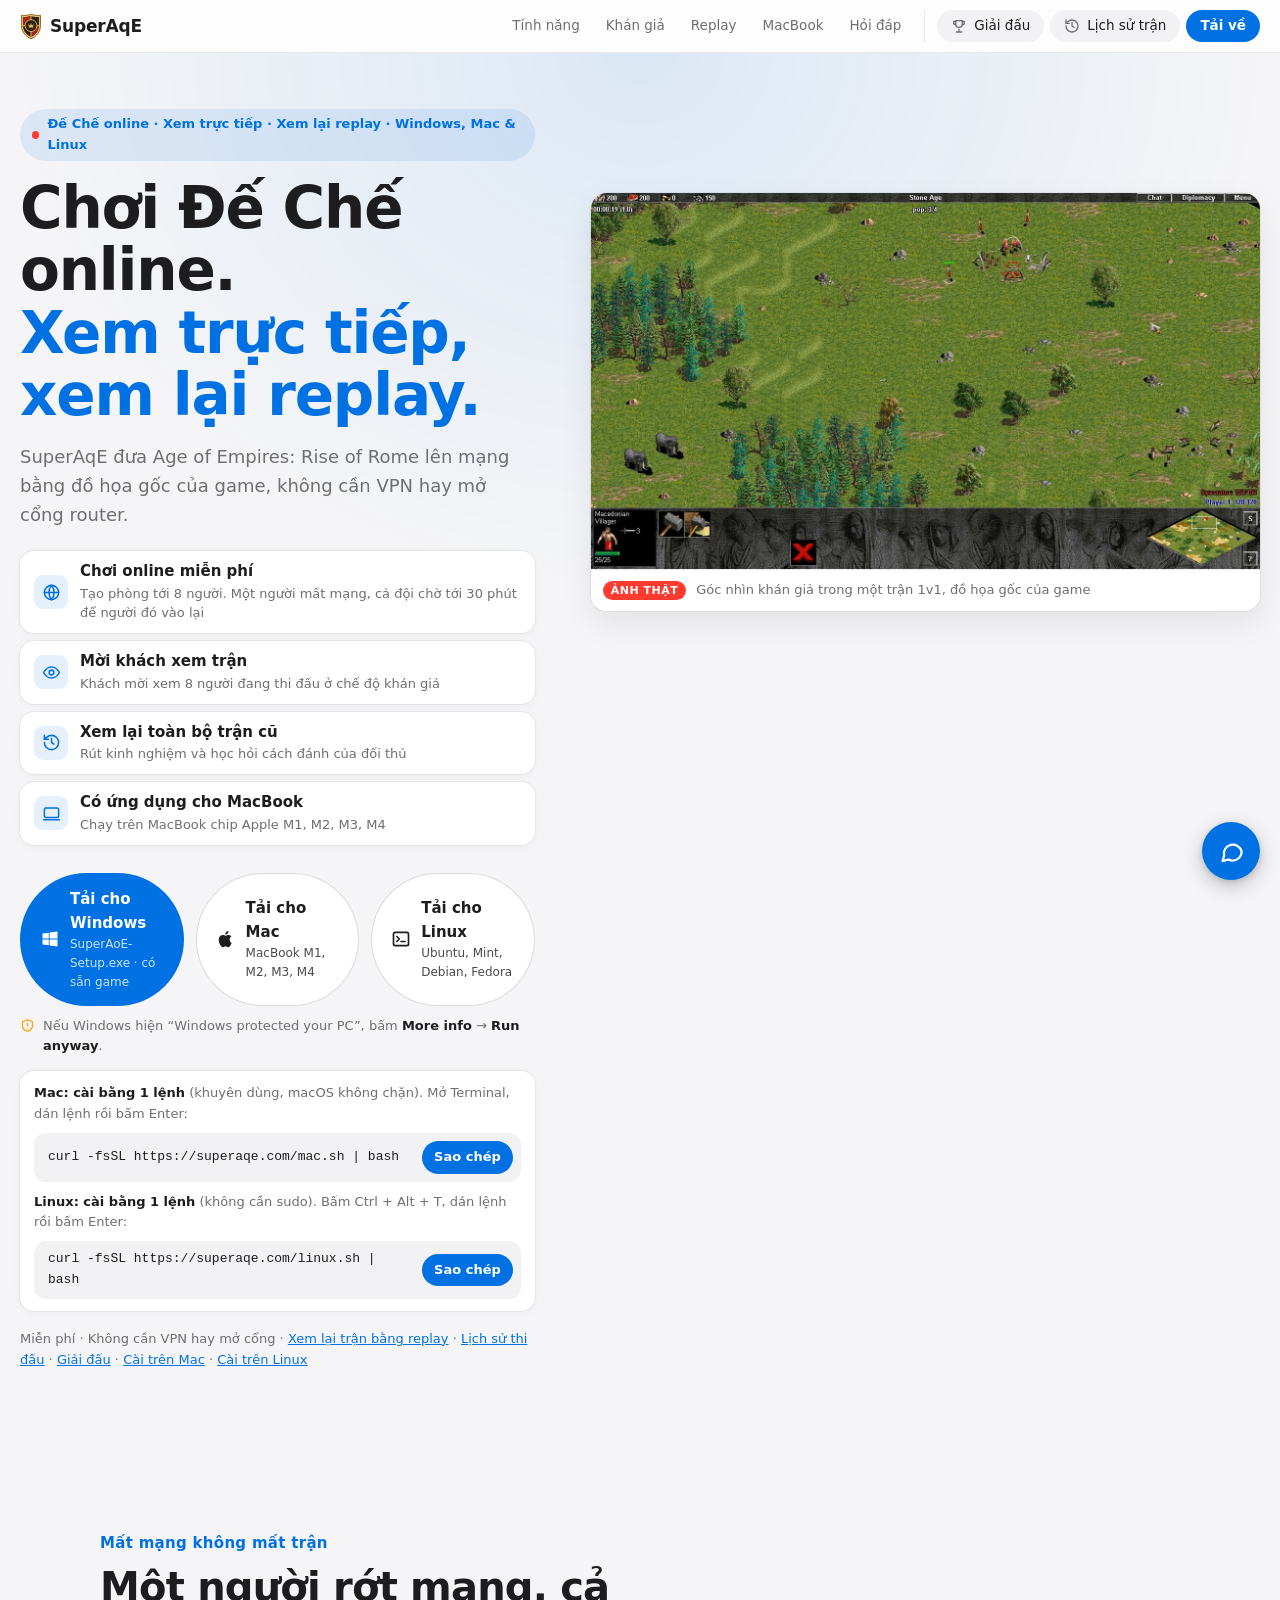
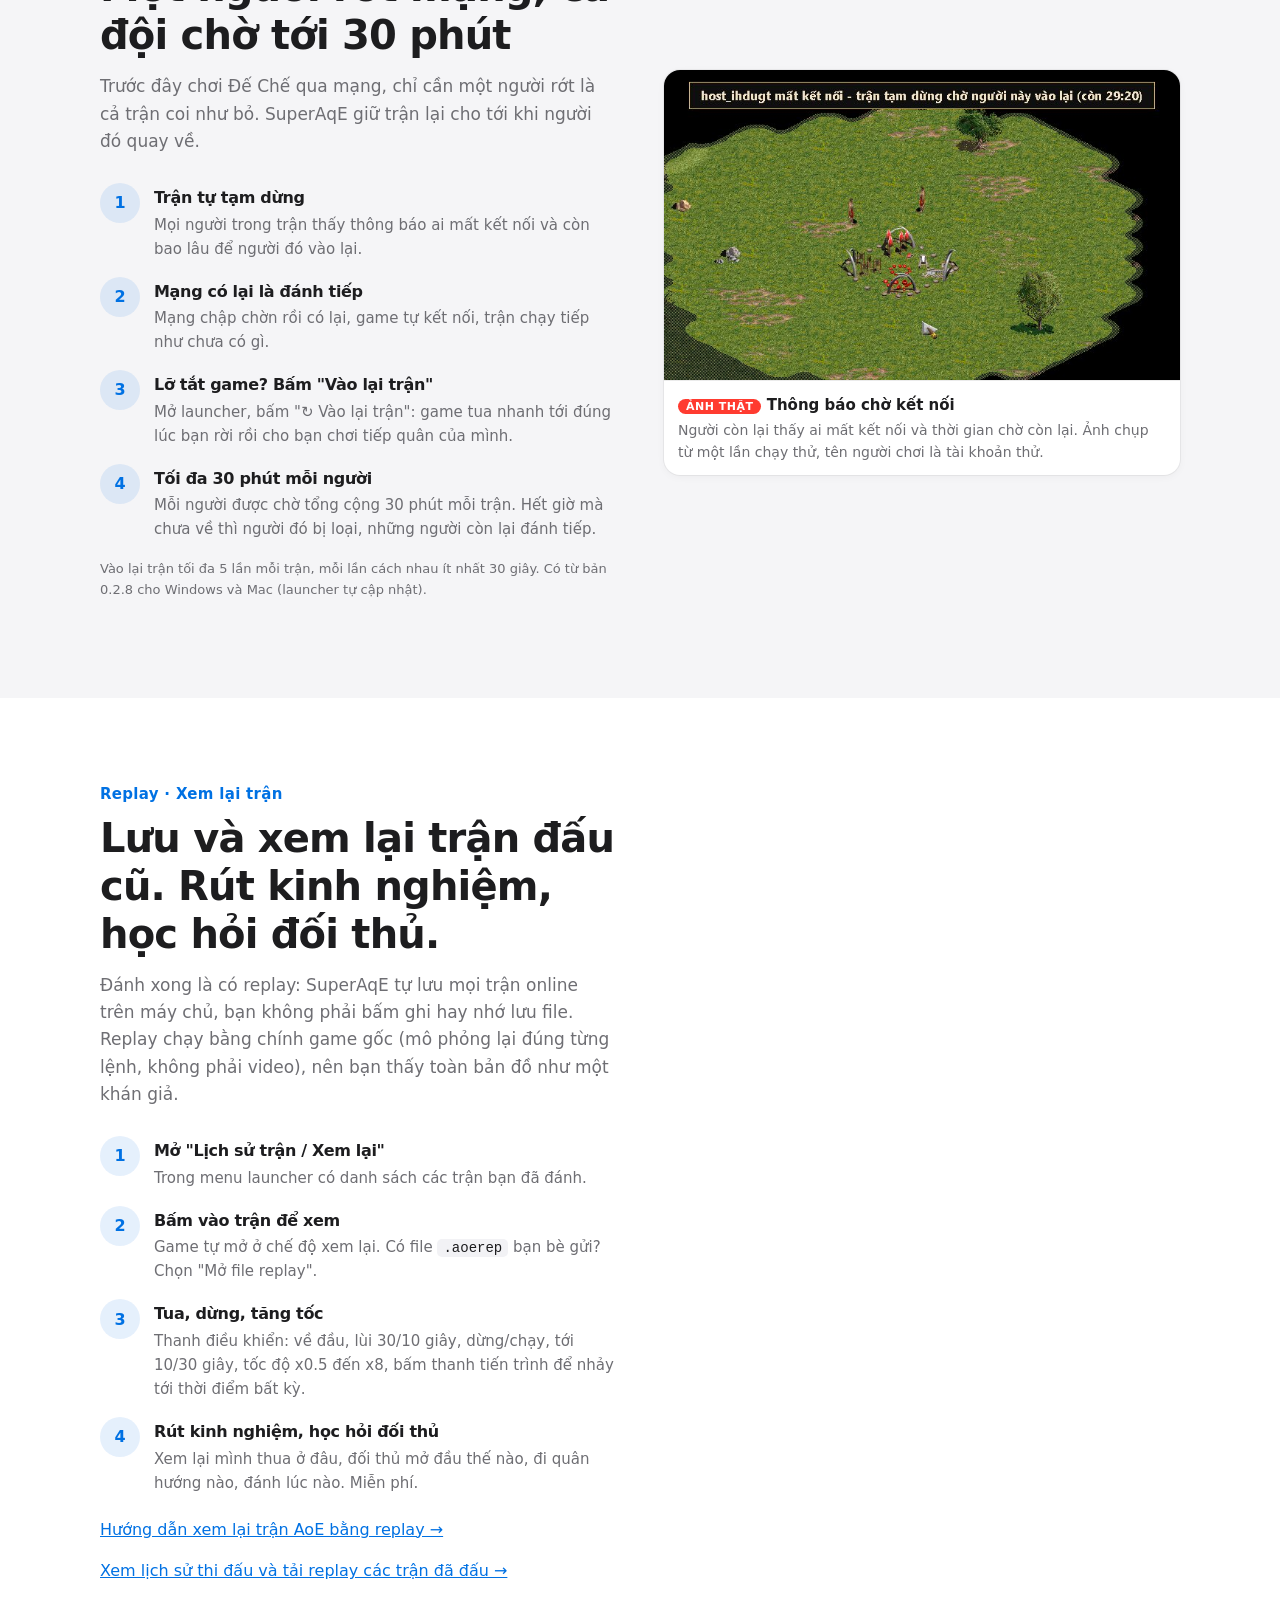
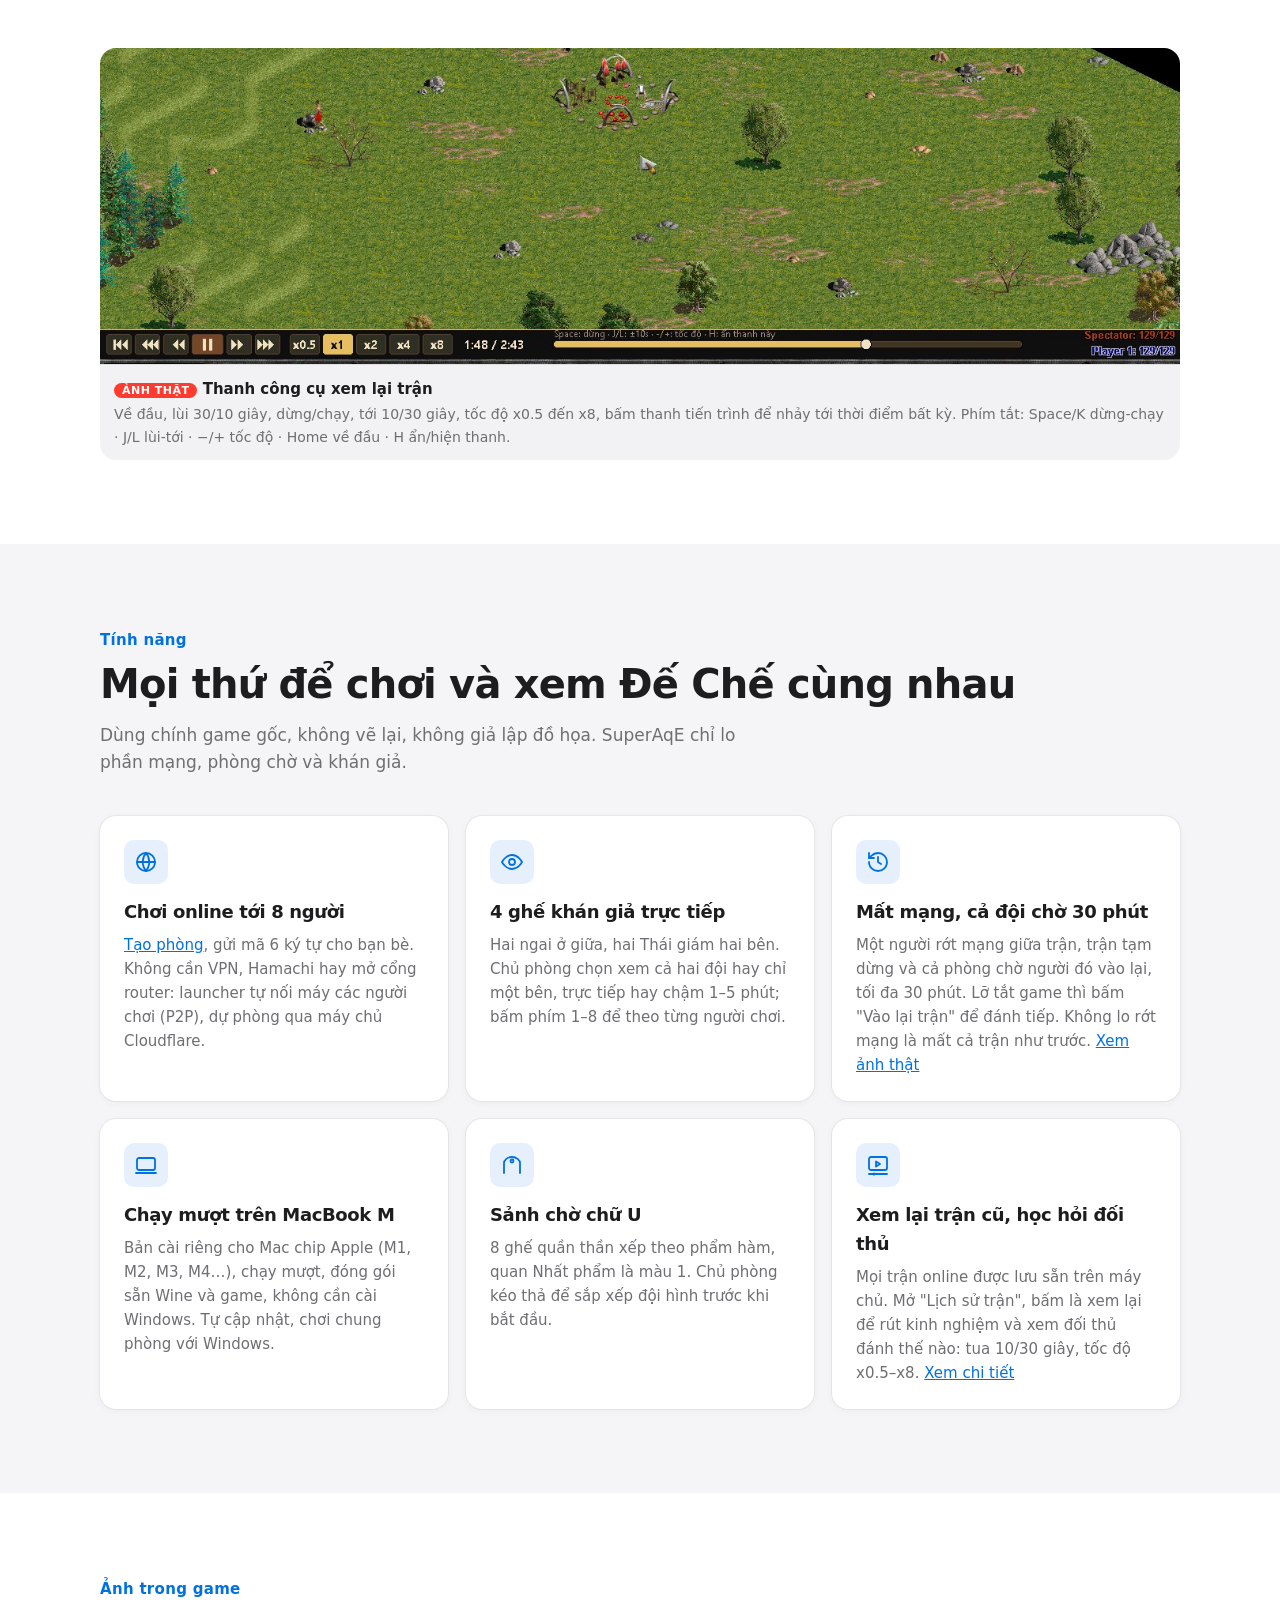
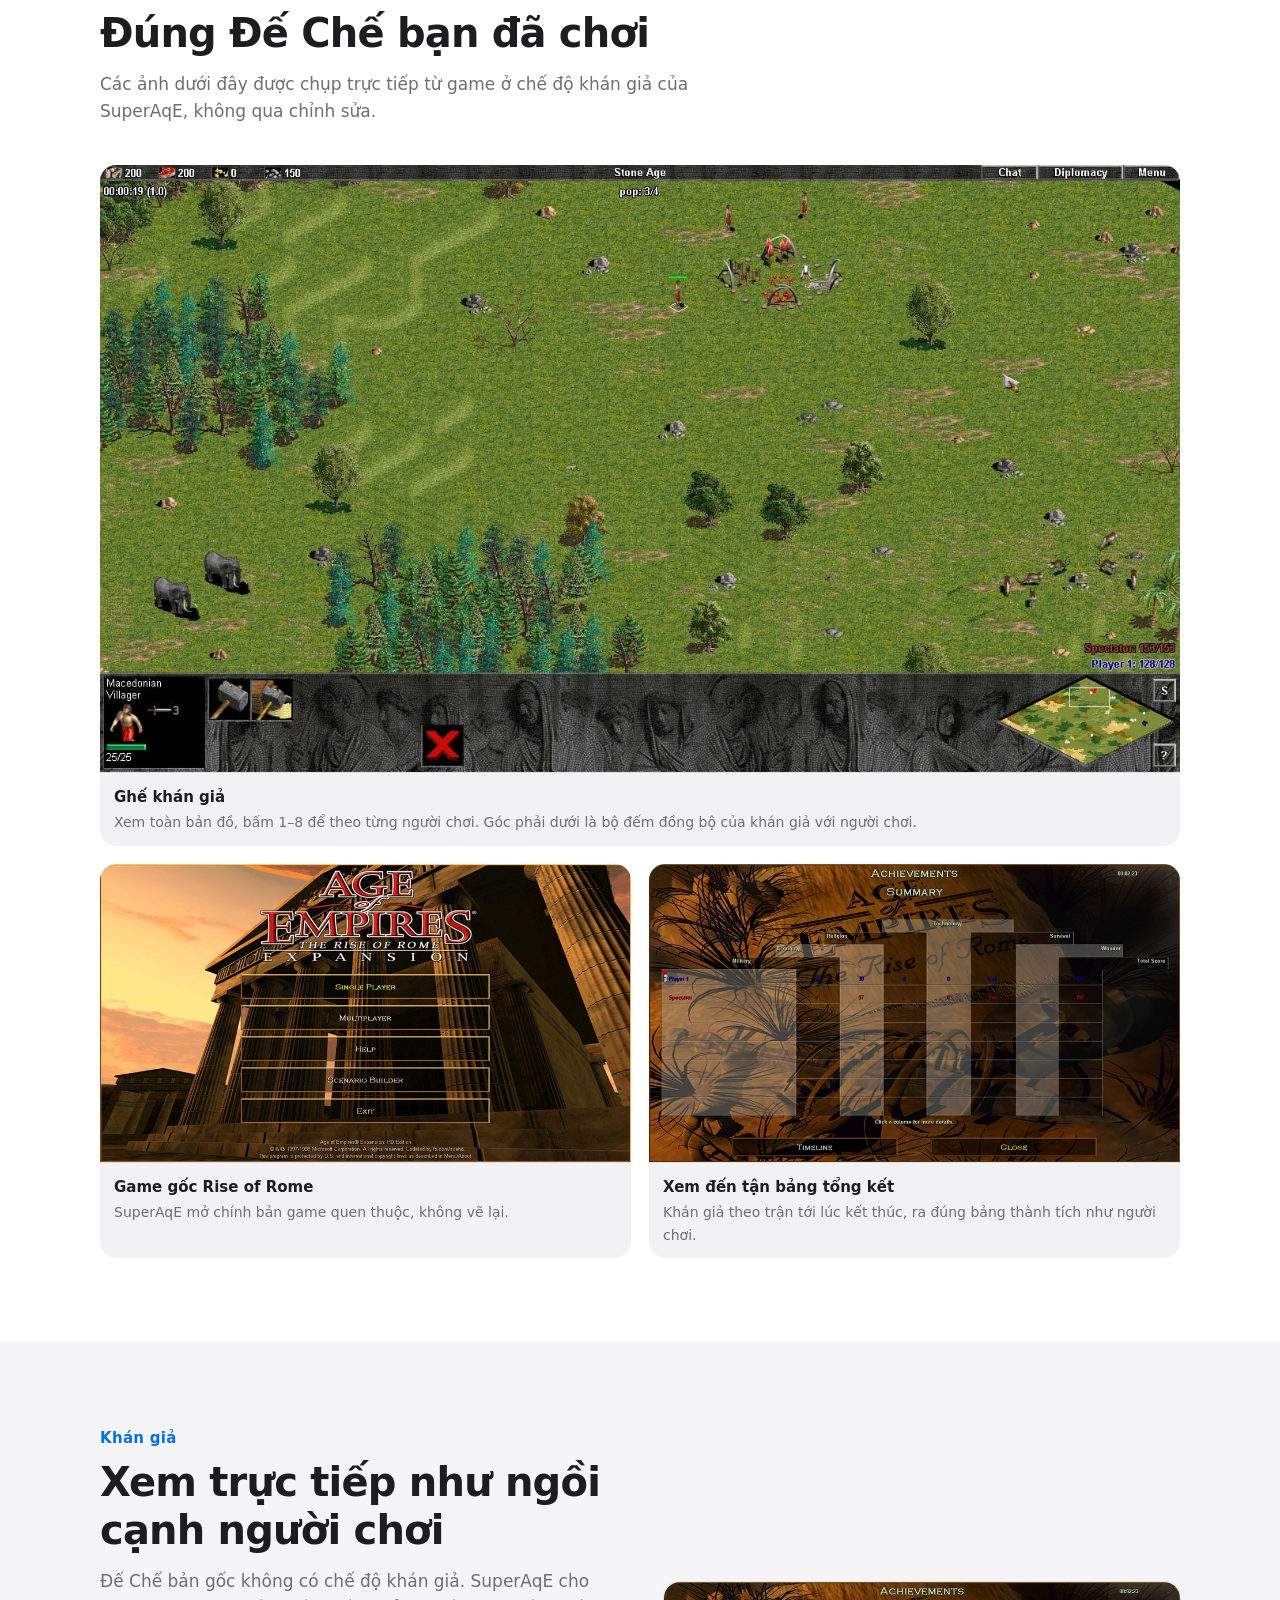
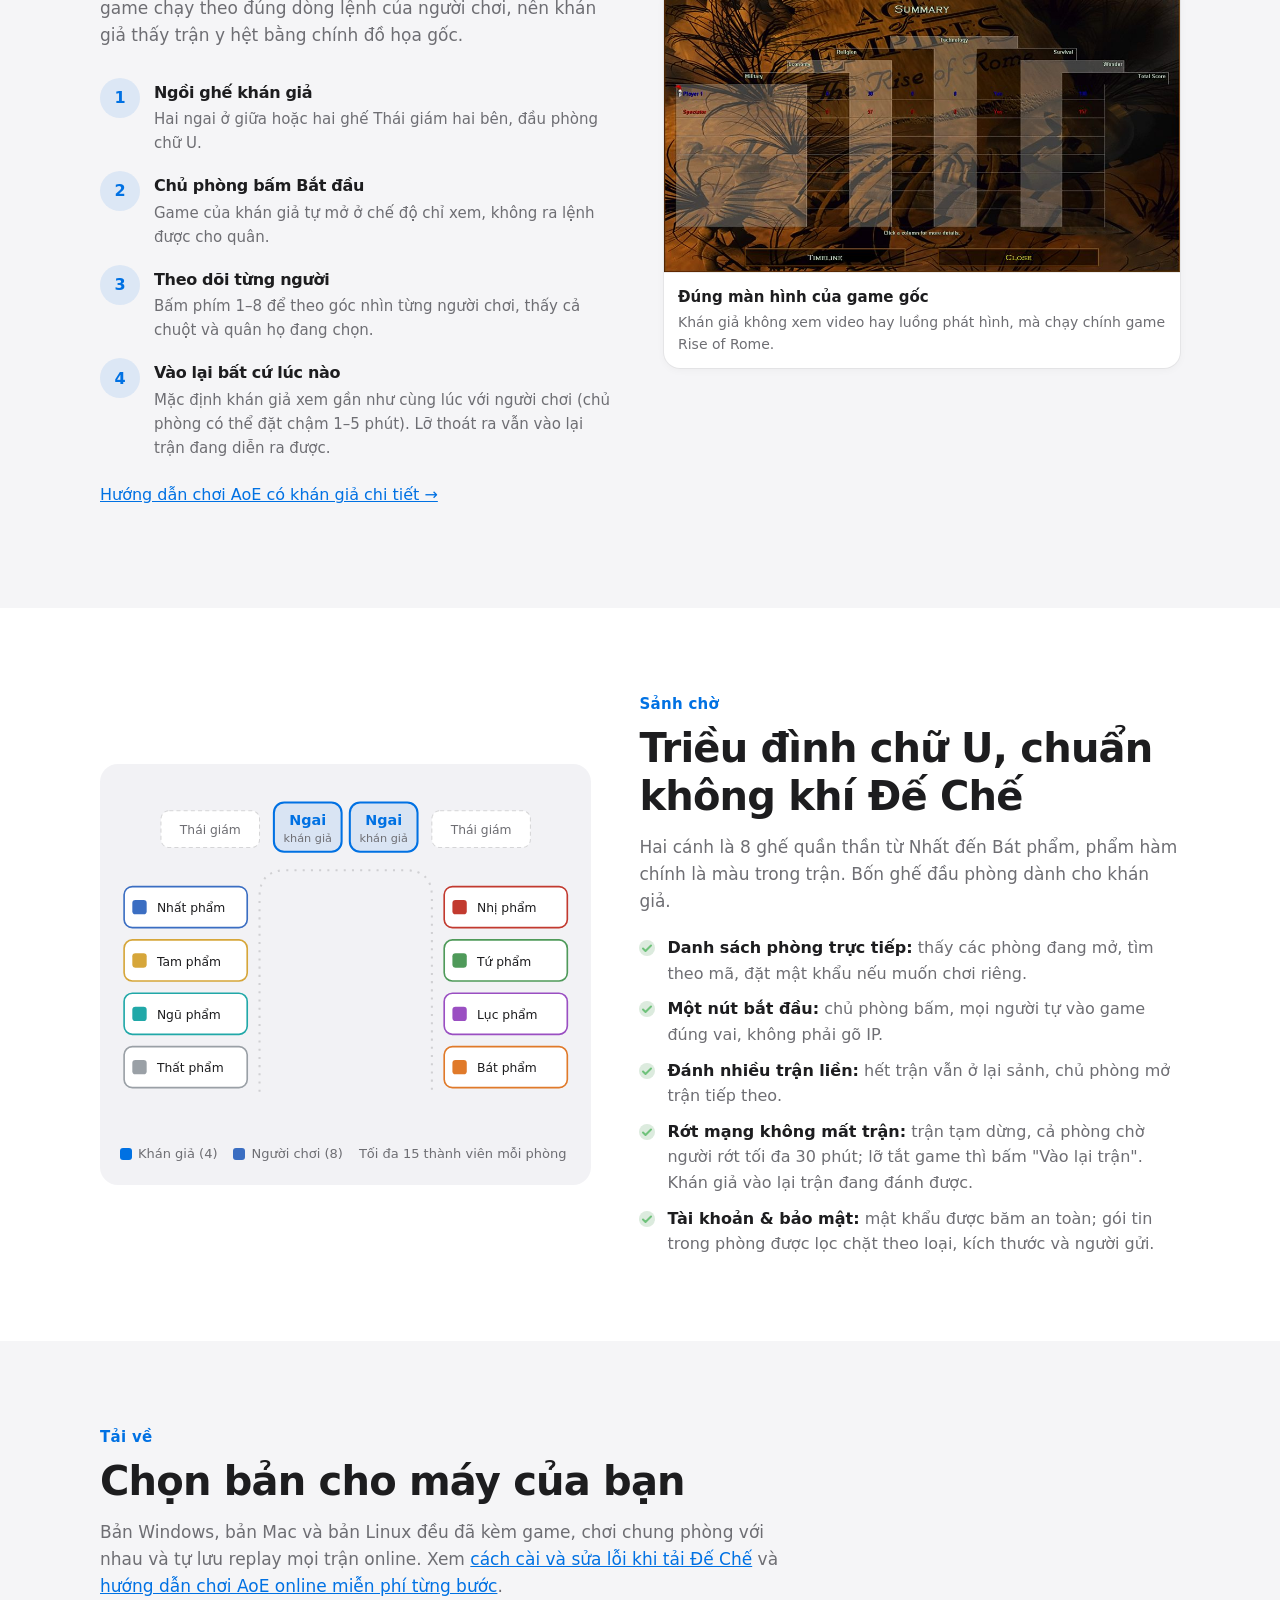
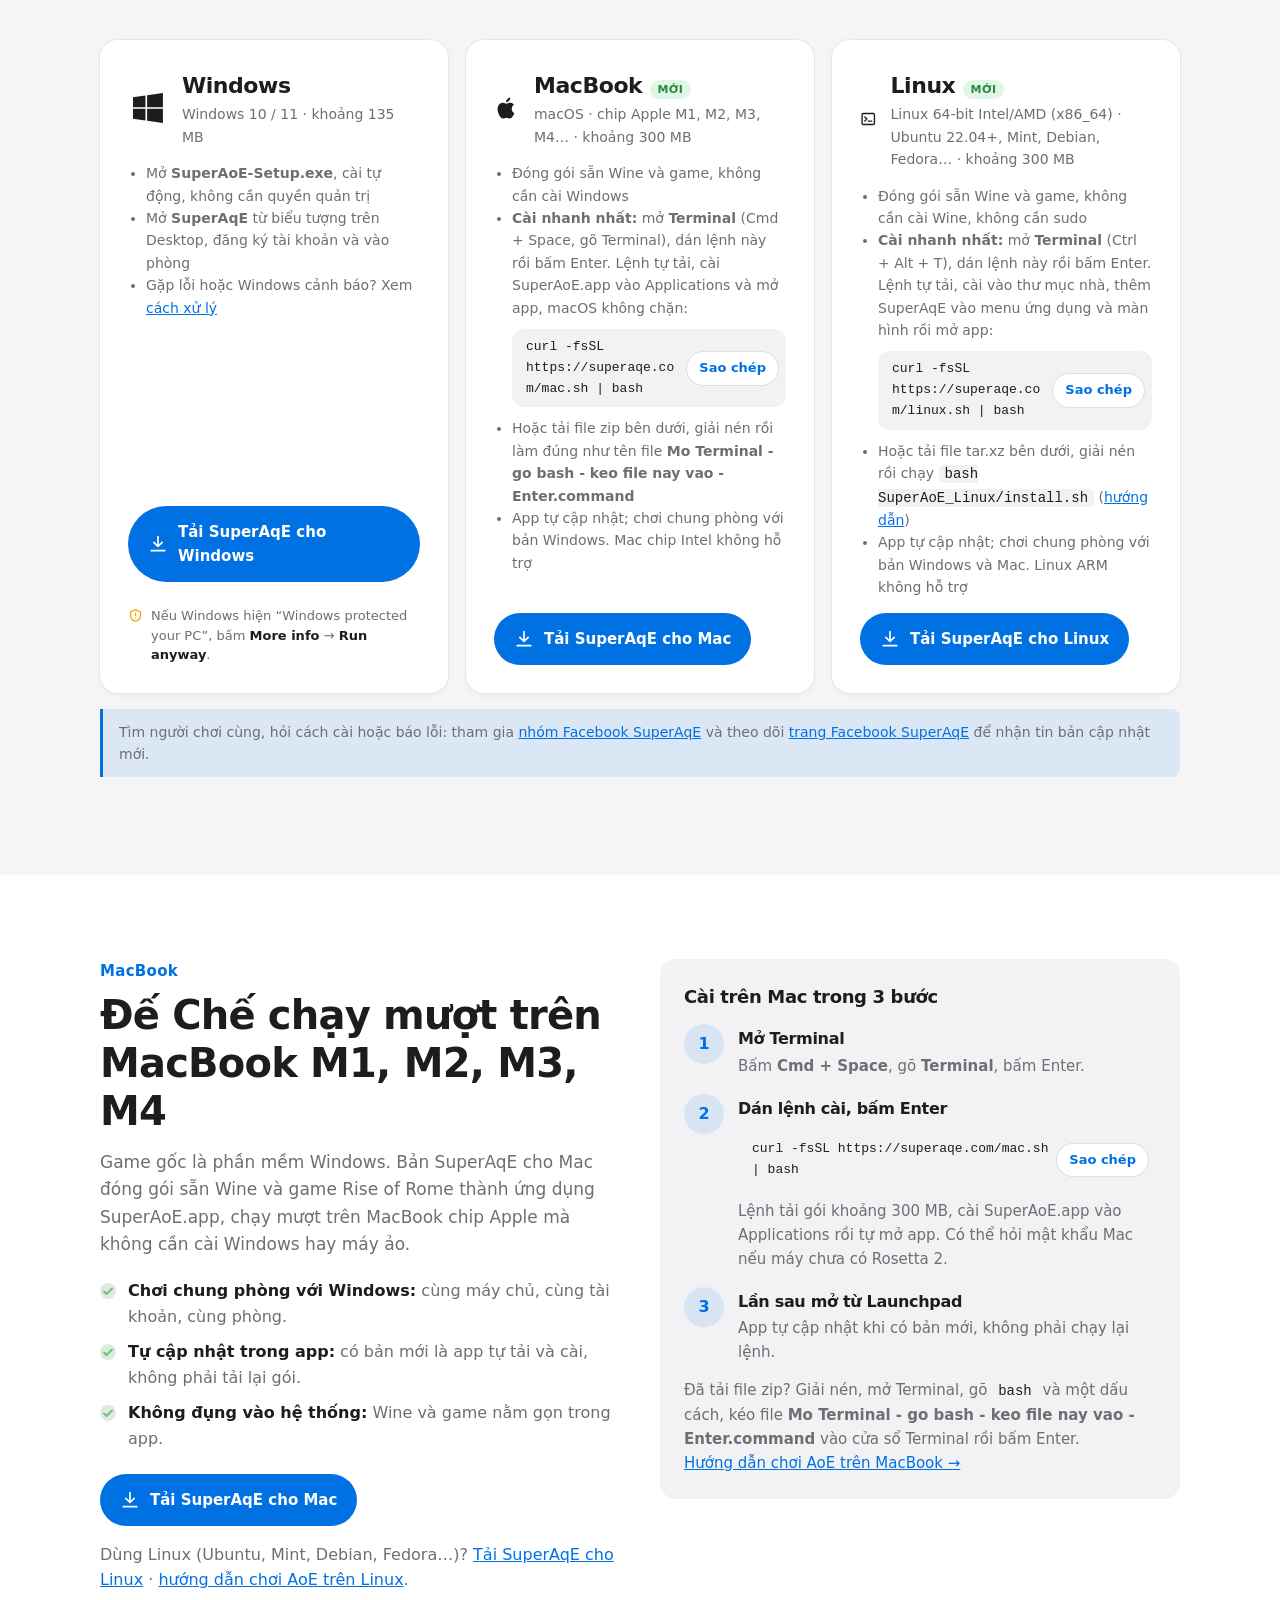
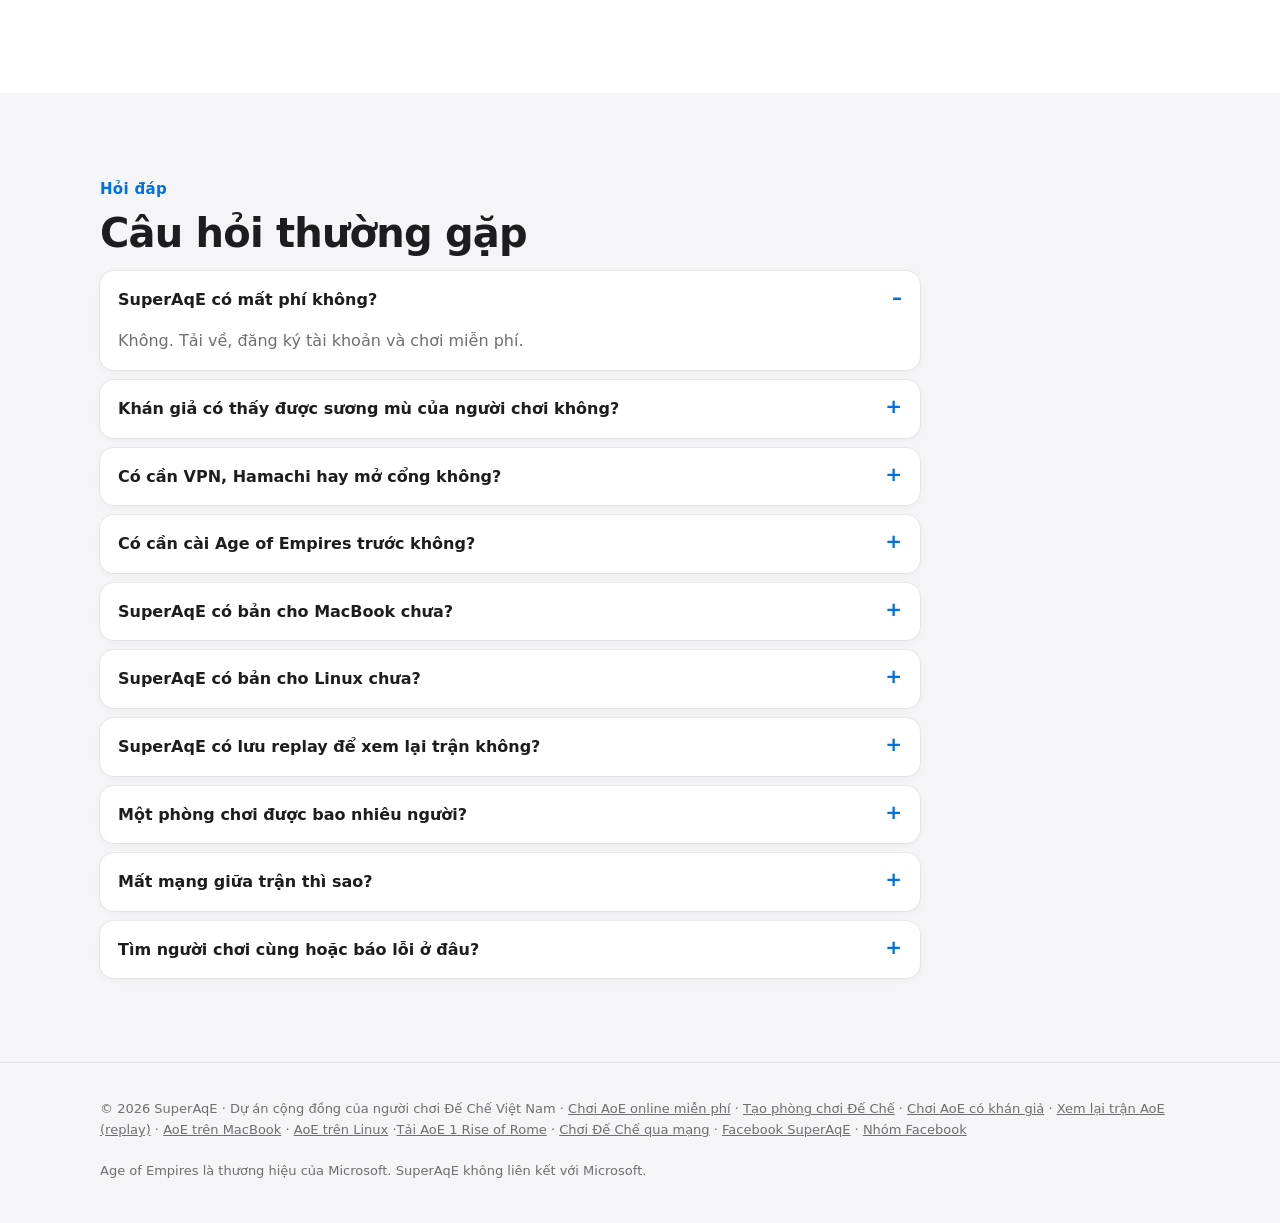
==== index.html @ bc018337 "SEO: static clan guide + FAQ/breadcrumb JSON-LD on /clan/, breadcrumbs on tournaments/history, llms." ====
<!doctype html>
<html lang="vi">
<head>
<meta charset="utf-8">
<meta name="viewport" content="width=device-width, initial-scale=1">
<title>Chơi Đế Chế (AoE) online miễn phí, replay, Mac – SuperAqE</title>
<meta name="description" content="SuperAqE: chơi Đế Chế (AoE) online miễn phí, lưu và xem lại trận cũ để rút kinh nghiệm, học hỏi đối thủ. Chạy mượt trên Windows và MacBook M1–M4.">
<meta property="og:title" content="SuperAqE – Chơi Đế Chế online, xem lại replay, có bản Mac">
<meta property="og:description" content="Chơi AoE online 8 người + 4 khán giả xem trực tiếp. Lưu và xem lại trận đấu cũ để rút kinh nghiệm, học hỏi từ đối thủ. Chạy mượt trên Windows và MacBook M1–M4. Miễn phí.">
<meta property="og:type" content="website">
<meta property="og:url" content="https://superaqe.com/">
<meta property="og:image" content="https://superaqe.com/img/spectator.jpg">
<meta property="og:image:width" content="1366">
<meta property="og:image:height" content="768">
<meta property="og:image:alt" content="Góc nhìn khán giả SuperAqE trong một trận Đế Chế">
<meta name="robots" content="index, follow, max-image-preview:large">
<link rel="canonical" href="https://superaqe.com/">
<link rel="alternate" hreflang="vi" href="https://superaqe.com/">
<link rel="alternate" hreflang="x-default" href="https://superaqe.com/">
<meta property="og:locale" content="vi_VN">
<meta property="og:site_name" content="SuperAqE">
<meta name="twitter:card" content="summary_large_image">
<meta name="twitter:title" content="SuperAqE – Chơi Đế Chế online, xem lại replay, có bản Mac">
<meta name="twitter:description" content="Chơi AoE online miễn phí, xem lại trận cũ để rút kinh nghiệm và học hỏi đối thủ. Chạy mượt trên Windows và MacBook M1–M4.">
<meta name="twitter:image" content="https://superaqe.com/img/spectator.jpg">
<meta name="theme-color" content="#f5f5f7" media="(prefers-color-scheme: light)">
<meta name="theme-color" content="#111113" media="(prefers-color-scheme: dark)">
<script type="application/ld+json">
{
 "@context": "https://schema.org",
 "@type": "Organization",
 "@id": "https://superaqe.com/#org",
 "name": "SuperAqE",
 "url": "https://superaqe.com/",
 "logo": "https://superaqe.com/logo.png",
 "sameAs": [
  "https://www.facebook.com/profile.php?id=61595397195188",
  "https://github.com/tungnb/superaoe-web"
 ]
}
</script>
<script type="application/ld+json">
{
 "@context": "https://schema.org",
 "@type": "WebSite",
 "@id": "https://superaqe.com/#website",
 "name": "SuperAqE",
 "url": "https://superaqe.com/",
 "inLanguage": "vi",
 "publisher": {
  "@id": "https://superaqe.com/#org"
 }
}
</script>
<script type="application/ld+json">
{
 "@context": "https://schema.org",
 "@type": "SoftwareApplication",
 "name": "SuperAqE",
 "applicationCategory": "GameApplication",
 "operatingSystem": "Windows, macOS, Linux",
 "description": "Launcher chơi Đế Chế (Age of Empires 1 Rise of Rome) online cho Windows 10/11 và MacBook chip Apple: tài khoản, danh sách phòng, phòng chờ 8 người chơi + 4 khán giả xem trực tiếp, mọi trận tự lưu replay để xem lại, không cần VPN hay mở cổng.",
 "url": "https://superaqe.com/",
 "downloadUrl": ["https://superaqe.com/download/setup", "https://superaqe.com/download/mac", "https://superaqe.com/download/linux"],
 "softwareVersion": "0.3.91",
 "featureList": [
  "Chơi Đế Chế online tới 8 người, không cần VPN hay mở cổng",
  "4 ghế khán giả xem trực tiếp bằng đồ họa gốc",
  "Chủ phòng chọn khán giả xem một bên hoặc cả hai, trực tiếp hoặc chậm 1–5 phút",
  "Khán giả và replay thấy công nghệ từng người chơi đã nghiên cứu (icon gốc của game)",
  "Lưu và xem lại trận đấu cũ (replay tự lưu mọi trận online) để rút kinh nghiệm và học hỏi từ đối thủ",
  "Trình xem replay: tua lùi/tới 10 và 30 giây, tốc độ x0.5 đến x8, nhảy tới thời điểm bất kỳ, khóa theo màn hình từng người chơi",
  "Khán giả và replay thấy thao tác chuột, khung kéo chọn, nhà đang đặt và quân đang chọn của người chơi",
  "Lịch sử trận công khai trên web, tải replay, bảng điểm cuối trận; giải đấu loại trực tiếp với kết quả tự động",
  "Bản cho Windows 10/11 và macOS, chạy mượt trên MacBook chip Apple M1, M2, M3, M4",
  "Bản cho Linux 64-bit (Ubuntu, Linux Mint, Debian, Fedora…), kèm sẵn Wine và game, cài không cần sudo",
  "Phòng chờ chữ U, mã phòng 6 ký tự",
  "Tùy chọn phòng: tầm nhìn đồng minh từ đầu trận, Mirror random (hai đội cùng bộ nước), độ phân giải 1024×768 đến 1920×1080",
  "Lưu trận đang chơi dở khi mọi người chơi đồng ý, hôm khác đánh tiếp đúng chỗ đã dừng",
  "Launcher tự cập nhật"
 ],
 "inLanguage": "vi",
 "offers": {
  "@type": "Offer",
  "price": "0",
  "priceCurrency": "VND"
 },
 "publisher": {
  "@id": "https://superaqe.com/#org"
 },
 "screenshot": "https://superaqe.com/img/spectator.jpg"
}
</script>
<script type="application/ld+json">
{
 "@context": "https://schema.org",
 "@type": "FAQPage",
 "mainEntity": [
  {
   "@type": "Question",
   "name": "SuperAqE có mất phí không?",
   "acceptedAnswer": {
    "@type": "Answer",
    "text": "Không. Tải về, đăng ký tài khoản và chơi miễn phí."
   }
  },
  {
   "@type": "Question",
   "name": "Khán giả có thấy được sương mù của người chơi không?",
   "acceptedAnswer": {
    "@type": "Answer",
    "text": "Khán giả thấy toàn bản đồ và có thể chuyển sang góc nhìn của từng người chơi bằng phím 1–8. Khán giả xem gần như cùng lúc với người chơi, nên chủ phòng nên mời khán giả mình tin tưởng."
   }
  },
  {
   "@type": "Question",
   "name": "Có cần VPN, Hamachi hay mở cổng không?",
   "acceptedAnswer": {
    "@type": "Answer",
    "text": "Không. Launcher tự nối các máy trong trận với nhau (P2P qua WebRTC), không nối thẳng được thì chạy qua máy chủ SuperAqE trên Cloudflare; chỉ cần có Internet là vào phòng được."
   }
  },
  {
   "@type": "Question",
   "name": "Có cần cài Age of Empires trước không?",
   "acceptedAnswer": {
    "@type": "Answer",
    "text": "Không. Bộ cài SuperAoE-Setup.exe đã có sẵn Age of Empires 1 Rise of Rome, cài là chạy."
   }
  },
  {
   "@type": "Question",
   "name": "SuperAqE có bản cho MacBook chưa?",
   "acceptedAnswer": {
    "@type": "Answer",
    "text": "Có. SuperAqE có bản cài riêng, chạy mượt trên MacBook chip Apple (M1, M2, M3, M4…), tải tại superaqe.com/download/mac. Gói đã kèm Wine và game, cài thành ứng dụng SuperAqE trong thư mục Applications và tự cập nhật trong app. Bản Mac chơi chung phòng với bản Windows. Mac chip Intel không được hỗ trợ."
   }
  },
  {
   "@type": "Question",
   "name": "SuperAqE có bản cho Linux chưa?",
   "acceptedAnswer": {
    "@type": "Answer",
    "text": "Có. SuperAqE có bản cho Linux 64-bit Intel/AMD (x86_64) có giao diện đồ họa: Ubuntu 22.04 trở lên, Linux Mint, Debian, Fedora…, tải tại superaqe.com/download/linux. Gói đã kèm Wine và game, không cần cài Wine, không cần sudo, tự cập nhật. Cách cài dễ nhất: mở Terminal (Ctrl + Alt + T), dán curl -fsSL https://superaqe.com/linux.sh | bash rồi bấm Enter. Bản Linux chơi chung phòng với bản Windows và Mac. Linux ARM không được hỗ trợ."
   }
  },
  {
   "@type": "Question",
   "name": "SuperAqE có lưu replay để xem lại trận không?",
   "acceptedAnswer": {
    "@type": "Answer",
    "text": "Có. Mọi trận online trên SuperAqE được tự động lưu replay (.aoerep) trên máy chủ, để bạn xem lại trận đấu cũ, rút kinh nghiệm và học hỏi từ đối thủ. Trong launcher, vào menu Lịch sử trận / Xem lại, bấm vào trận để xem lại bằng chính game gốc, tua lùi/tới 10 hoặc 30 giây, chỉnh tốc độ x0.5 đến x8. Miễn phí."
   }
  },
  {
   "@type": "Question",
   "name": "Một phòng chơi được bao nhiêu người?",
   "acceptedAnswer": {
    "@type": "Answer",
    "text": "Tối đa 8 người chơi và 4 khán giả. Mỗi phòng nhận tối đa 15 thành viên."
   }
  },
  {
   "@type": "Question",
   "name": "Mất mạng giữa trận thì sao?",
   "acceptedAnswer": {
    "@type": "Answer",
    "text": "Trận tạm dừng và cả phòng chờ bạn kết nối lại, tổng cộng tối đa 30 phút mỗi trận. Mạng có lại thì game tự nối; lỡ tắt game thì mở launcher bấm \"Vào lại trận\" (tối đa 5 lần mỗi trận). Quá 30 phút thì bạn bị loại, những người khác chơi tiếp. Khán giả vào lại trận lúc nào cũng được."
   }
  },
  {
   "@type": "Question",
   "name": "Tìm người chơi cùng hoặc báo lỗi ở đâu?",
   "acceptedAnswer": {
    "@type": "Answer",
    "text": "Vào nhóm Facebook SuperAqE (facebook.com/groups/1496567506003702) để hẹn trận, hỏi cách cài và báo lỗi. Tin bản cập nhật mới được đăng trên trang Facebook SuperAqE."
   }
  }
 ]
}
</script>
<link rel="icon" href="favicon.svg" type="image/svg+xml">
<link rel="icon" href="/favicon-32.png" sizes="32x32" type="image/png">
<link rel="apple-touch-icon" href="/apple-touch-icon.png">
<style>
:root {
  --gold: #e8c35a; --gold2: #b8902f; --ink: #221a12;
  --bg: #140f0a; --bg2: #1c150e; --panel: #2c2218; --panel2: #3a2d1e;
  --line: #5a4728; --text: #f2e6cf; --dim: #b7a583; --red: #a33a32; --green: #4f9a5a;
  --serif: "Playfair Display", Georgia, serif;
  --sans: "Be Vietnam Pro", "Segoe UI", system-ui, sans-serif;
}
* { box-sizing: border-box; }
html { scroll-behavior: smooth; }
body { margin: 0; background: var(--bg); color: var(--text); font-family: var(--sans); font-size: 16px; line-height: 1.6; overflow-x: hidden; }
a { color: var(--gold); }
img, svg { max-width: 100%; }
.wrap { max-width: 1120px; margin: 0 auto; padding: 0 20px; }
.wrap > *, .grid3 > *, .dl > * { min-width: 0; }

/* Header */
.top { position: sticky; top: 0; z-index: 10; background: rgba(20,15,10,.88); backdrop-filter: blur(8px); border-bottom: 1px solid rgba(184,144,47,.35); }
.top .wrap { display: flex; align-items: center; justify-content: space-between; height: 60px; gap: 16px; }
.brand { display: flex; align-items: center; gap: 10px; font-family: var(--serif); font-weight: 800; font-size: 22px; color: var(--gold); text-decoration: none; letter-spacing: .3px; }
.brand img { width: 30px; height: 36px; }
.nav { display: flex; align-items: center; gap: 22px; }
.nav a { white-space: nowrap; color: var(--dim); text-decoration: none; font-size: 14px; font-weight: 500; }
.nav a:hover { color: var(--text); }
/* Right-hand action pair: Lịch sử trận + Tải về, same height, set off from the section links by a divider. */
.nav .acts { display: flex; align-items: center; gap: 8px; padding-left: 20px; border-left: 1px solid rgba(184,144,47,.35); }
.nav .hist, .nav .cta { display: inline-flex; align-items: center; gap: 7px; height: 36px; padding: 0 14px; border-radius: 9px; }
.nav .hist { color: var(--text); background: rgba(232,195,90,.07); border: 1px solid rgba(184,144,47,.45); font-weight: 600; }
.nav .hist svg { width: 16px; height: 16px; flex: none; color: var(--gold); }
.nav .hist:hover { color: var(--text); background: rgba(232,195,90,.14); border-color: var(--gold2); }
.nav .cta { color: var(--ink); background: linear-gradient(#e8c35a, #b8902f); border: 1px solid transparent; font-weight: 700; }
.nav .cta:hover { color: var(--ink); filter: brightness(1.08); }

/* Hero */
.hero { position: relative; padding: 56px 0 64px; background:
  radial-gradient(ellipse 80% 60% at 50% 0%, rgba(232,195,90,.16), transparent 70%),
  radial-gradient(ellipse at bottom, #2a2015, var(--bg) 70%); overflow: hidden; }
.hero .wrap { display: grid; grid-template-columns: 1.05fr .95fr; gap: 48px; align-items: center; }
.eyebrow { display: inline-flex; gap: 8px; align-items: center; font-size: 13px; font-weight: 600; color: var(--gold); border: 1px solid rgba(232,195,90,.4); padding: 5px 12px; border-radius: 999px; background: rgba(232,195,90,.07); }
.dot { width: 8px; height: 8px; border-radius: 50%; background: #e0493c; box-shadow: 0 0 0 0 rgba(224,73,60,.6); animation: pulse 1.8s infinite; }
@keyframes pulse { 70% { box-shadow: 0 0 0 9px rgba(224,73,60,0); } 100% { box-shadow: 0 0 0 0 rgba(224,73,60,0); } }
h1 { font-family: var(--serif); font-size: clamp(36px, 5vw, 58px); line-height: 1.08; margin: 16px 0 16px; font-weight: 800; }
h1 .g { color: var(--gold); }
.lead { font-size: 18px; color: var(--dim); max-width: 560px; margin: 0 0 22px; }
.feats { list-style: none; margin: 0 0 28px; padding: 0; display: grid; gap: 8px; max-width: 560px; }
.feats a { display: flex; gap: 12px; align-items: center; padding: 10px 14px; border-radius: 12px; border: 1px solid rgba(184,144,47,.35); background: rgba(44,34,24,.65); color: var(--dim); text-decoration: none; font-size: 13px; line-height: 1.45; transition: border-color .15s, background .15s; }
.feats a:hover { border-color: var(--gold2); background: rgba(58,45,30,.8); }
.feats b { display: block; color: var(--text); font-size: 15px; margin-bottom: 2px; }
.feats .fi { flex: none; width: 34px; height: 34px; border-radius: 9px; display: grid; place-items: center; background: rgba(232,195,90,.13); color: var(--gold); }
.feats .fi svg { width: 19px; height: 19px; }
.btns { display: flex; flex-wrap: wrap; gap: 12px; }
.btn { display: inline-flex; align-items: center; gap: 10px; padding: 14px 20px; border-radius: 10px; font-weight: 700; font-size: 15px; text-decoration: none; transition: transform .15s, filter .15s; }
.btn:hover { transform: translateY(-1px); }
.btn svg { width: 20px; height: 20px; flex: none; }
.btn.primary { background: linear-gradient(#e8c35a, #b8902f); color: var(--ink); box-shadow: 0 8px 24px rgba(184,144,47,.25); }
.btn.primary:hover { filter: brightness(1.08); }
.btn.ghost { color: var(--text); border: 1px solid var(--line); background: rgba(58,45,30,.4); }
.btn.ghost:hover { border-color: var(--gold2); }
.btn small { display: block; font-weight: 500; font-size: 12px; opacity: .75; }
.hero .btns { flex-wrap: nowrap; max-width: 560px; }
.hero .btns .btn { flex: 1 1 0; min-width: 0; }
.meta { margin-top: 18px; font-size: 13px; color: var(--dim); }

/* Hero visual: spectator screen mock */
.screen { margin: 0; border: 1px solid var(--gold2); border-radius: 14px; background: #0e0b07; box-shadow: 0 30px 80px rgba(0,0,0,.6), 0 0 0 6px rgba(58,45,30,.5); overflow: hidden; }
.screen img, .shot img { display: block; width: 100%; height: auto; }
.screen figcaption { display: flex; gap: 10px; align-items: center; padding: 10px 12px; background: linear-gradient(#352817, #241b10); border-top: 1px solid var(--line); font-size: 13px; color: var(--dim); }
.live { flex: none; color: #fff; background: #c23a2f; border-radius: 4px; padding: 1px 7px; font-weight: 700; font-size: 11px; letter-spacing: .5px; }

/* Screenshot gallery */
.shots { display: grid; grid-template-columns: 1fr 1fr; gap: 18px; }
.shot { margin: 0; border: 1px solid rgba(184,144,47,.45); border-radius: 14px; overflow: hidden; background: var(--panel); }
.shot.big, .split > .shot.wide { grid-column: 1 / -1; }
.shot figcaption { padding: 12px 14px; font-size: 14px; color: var(--dim); border-top: 1px solid var(--line); }
.shot figcaption b { color: var(--text); display: block; font-size: 15px; margin-bottom: 2px; }

/* Sections */
section { padding: 84px 0; scroll-margin-top: 60px; }
.alt { background: var(--bg2); border-top: 1px solid rgba(90,71,40,.5); border-bottom: 1px solid rgba(90,71,40,.5); }
.kicker { color: var(--gold); font-weight: 700; font-size: 13px; letter-spacing: 1.5px; text-transform: uppercase; }
h2 { font-family: var(--serif); font-size: clamp(28px, 3.6vw, 40px); line-height: 1.2; margin: 8px 0 14px; }
.sub { color: var(--dim); max-width: 680px; margin: 0 0 40px; font-size: 17px; }
.grid3 { display: grid; grid-template-columns: repeat(3, 1fr); gap: 18px; }
.card { background: linear-gradient(180deg, var(--panel), #241b12); border: 1px solid rgba(184,144,47,.35); border-radius: 14px; padding: 24px; }
.card:hover { border-color: var(--gold2); }
.ico { width: 44px; height: 44px; border-radius: 10px; display: grid; place-items: center; background: rgba(232,195,90,.12); color: var(--gold); margin-bottom: 14px; }
.ico svg { width: 24px; height: 24px; }
.card h3 { margin: 0 0 6px; font-size: 18px; }
.card p { margin: 0; color: var(--dim); font-size: 15px; }

/* Feature split */
.split { display: grid; grid-template-columns: 1fr 1fr; gap: 48px; align-items: center; }
.steps { list-style: none; padding: 0; margin: 0; display: grid; gap: 16px; }
.steps li { display: grid; grid-template-columns: 40px 1fr; gap: 14px; }
.steps .n { width: 40px; height: 40px; border-radius: 50%; border: 1px solid var(--gold2); color: var(--gold); display: grid; place-items: center; font-weight: 700; font-family: var(--serif); }
.steps h3, .steps h4 { margin: 2px 0 2px; font-size: 16px; }
.steps p { margin: 0; color: var(--dim); font-size: 15px; }

/* U lobby */
.lobby { display: grid; grid-template-columns: 1fr 1.1fr; gap: 48px; align-items: center; }
.u { background: var(--panel); border: 1px solid rgba(184,144,47,.4); border-radius: 16px; padding: 20px; }
.legend { display: flex; gap: 16px; flex-wrap: wrap; margin-top: 14px; font-size: 13px; color: var(--dim); }
.legend span { display: inline-flex; gap: 6px; align-items: center; }
.legend i { width: 12px; height: 12px; border-radius: 3px; display: inline-block; }
.ticks { list-style: none; padding: 0; margin: 20px 0 0; display: grid; gap: 10px; }
.ticks li { padding-left: 28px; position: relative; color: var(--dim); }
.ticks li::before { content: ""; position: absolute; left: 0; top: 5px; width: 16px; height: 16px; border-radius: 50%; background: rgba(79,154,90,.2) url("data:image/svg+xml,%3Csvg xmlns='http://www.w3.org/2000/svg' viewBox='0 0 16 16'%3E%3Cpath d='M4 8.5l2.5 2.5L12 5.5' fill='none' stroke='%236fc27b' stroke-width='2' stroke-linecap='round' stroke-linejoin='round'/%3E%3C/svg%3E") center/16px no-repeat; }
.ticks b { color: var(--text); font-weight: 600; }

/* Download */
.dl { display: grid; grid-template-columns: repeat(3, 1fr); gap: 18px; }
.os { background: linear-gradient(180deg, var(--panel), #221a11); border: 1px solid rgba(184,144,47,.4); border-radius: 16px; padding: 28px; display: flex; flex-direction: column; gap: 14px; }
.os .osh { display: flex; align-items: center; gap: 14px; }
.os .osh svg { width: 40px; height: 40px; color: var(--gold); }
.os h3 { margin: 0; font-size: 22px; font-family: var(--serif); }
.os .req { color: var(--dim); font-size: 14px; margin: 0; }
.os ul { margin: 0; padding-left: 18px; color: var(--dim); font-size: 14px; }
.os .btn { align-self: flex-start; margin-top: auto; }
.badge { font-size: 11px; font-weight: 700; letter-spacing: .4px; padding: 3px 8px; border-radius: 999px; background: rgba(232,195,90,.15); color: var(--gold); border: 1px solid rgba(232,195,90,.35); }
.badge.new { background: rgba(79,154,90,.18); color: #8fd69a; border-color: rgba(79,154,90,.45); }

/* Mac guide */
.mac { display: grid; grid-template-columns: 1fr 1fr; gap: 40px; align-items: start; }
.code { background: #0e0b07; border: 1px solid var(--line); border-radius: 10px; padding: 14px 16px; font-family: ui-monospace, Menlo, Consolas, monospace; font-size: 13px; color: #e9d8b0; overflow-x: auto; white-space: pre; }
.note { border-left: 3px solid var(--gold2); background: rgba(232,195,90,.06); padding: 12px 16px; border-radius: 0 8px 8px 0; color: var(--dim); font-size: 14px; margin-top: 16px; }

/* FAQ */
.faq { max-width: 820px; display: grid; gap: 10px; }
details { background: var(--panel); border: 1px solid rgba(90,71,40,.9); border-radius: 12px; padding: 0 18px; }
details[open] { border-color: var(--gold2); }
summary { cursor: pointer; list-style: none; padding: 16px 0; font-weight: 600; display: flex; justify-content: space-between; gap: 12px; }
summary::-webkit-details-marker { display: none; }
summary::after { content: "+"; color: var(--gold); font-size: 20px; line-height: 1; }
details[open] summary::after { content: "–"; }
details p { margin: 0 0 16px; color: var(--dim); }

footer { padding: 36px 0 44px; border-top: 1px solid rgba(90,71,40,.6); color: var(--dim); font-size: 13px; }
footer .wrap { display: flex; justify-content: space-between; gap: 20px; flex-wrap: wrap; }
.steps li { grid-template-columns: 40px minmax(0, 1fr); }
.cmdline { display: flex; align-items: center; gap: 8px; background: #0e0b07; border: 1px solid var(--line); border-radius: 10px; padding: 8px 8px 8px 14px; margin: 10px 0; }
.cmdline code { flex: 1; min-width: 0; white-space: normal; overflow-wrap: anywhere; border: 0; padding: 0; background: none; font-size: 13px; }
.cmdline .copy { flex: none; font: inherit; font-size: 13px; font-weight: 600; cursor: pointer; border: 1px solid var(--gold2); background: var(--panel); color: var(--gold); border-radius: 7px; padding: 6px 12px; }
.cmdline .copy:hover { background: var(--panel2); }
.hero-mac { margin-top: 16px; border: 1px solid var(--line); background: rgba(58,45,30,.35); border-radius: 12px; padding: 12px 14px; }
.hero-mac p { margin: 0; font-size: 13px; color: var(--dim); }
.hero-mac p b { color: var(--text); }
.hero-mac .cmdline { margin: 8px 0 0; }
.hero-mac .cmdline code { color: var(--text); }
.hero-mac .cmdline .copy { background: linear-gradient(#e8c35a, #b8902f); color: var(--ink); border-color: transparent; font-weight: 700; }
@media (max-width: 560px) {
  .hero-mac .cmdline { flex-wrap: wrap; }
  .hero-mac .cmdline code { flex-basis: 100%; overflow-wrap: break-word; }
  .hero-mac .cmdline .copy { width: 100%; padding: 9px; }
}
code { font-family: ui-monospace, Menlo, Consolas, monospace; font-size: 14px; background: #0e0b07; border: 1px solid var(--line); border-radius: 5px; padding: 1px 6px; color: #e9d8b0; }

@media (max-width: 900px) {
  .hero { padding: 56px 0 50px; }
  .hero .wrap, .split, .lobby, .mac, .dl, .shots { grid-template-columns: 1fr; gap: 32px; }
  .shot.big { grid-column: auto; }
  .grid3 { grid-template-columns: 1fr 1fr; }
  .nav a:not(.cta):not(.hist) { display: none; }
  .nav .acts { padding-left: 0; border-left: 0; }
  section { padding: 60px 0; }
}
@media (max-width: 560px) {
  .nav .hist, .nav .cta { height: 34px; padding: 0 10px; font-size: 13px; }
  .nav .hist svg { width: 15px; height: 15px; }
}
/* Three header pills (Giải đấu, Lịch sử trận, Tải về) on a phone: no icons, tighter */
@media (max-width: 480px) {
  .nav .acts { gap: 6px; }
  .nav .hist svg { display: none; }
  .nav .hist, .nav .cta { padding: 0 8px; }
}
@media (max-width: 420px) {
  .top .brand .bname { display: none; }
}
@media (max-width: 380px) {
  .brand { font-size: 19px; gap: 8px; }
  .nav .acts { gap: 6px; }
  .nav .hist svg { display: none; }
  .wrap { padding: 0 16px; }
  .grid3 { grid-template-columns: 1fr; }
  .btn { width: 100%; justify-content: center; }
  .hero .btns { gap: 8px; }
  .hero .btns .btn { width: auto; justify-content: center; padding: 13px 8px; gap: 7px; font-size: 14px; white-space: nowrap; }
  .hero .btns .btn svg { width: 17px; height: 17px; }
  .hero .btns .btn small { display: none; }
  .os .btn { align-self: stretch; }
  .lead { font-size: 16px; }
}
@media (prefers-reduced-motion: reduce) { * { animation: none !important; transition: none !important; } html { scroll-behavior: auto; } }
/* SmartScreen hint under the Windows download buttons. */
.win-note { display: flex; align-items: flex-start; gap: 8px; margin: 10px 0 0; font-size: 13px; line-height: 1.5; color: var(--dim); }
.win-note svg { width: 15px; height: 15px; flex: none; margin-top: 2px; color: var(--gold); }
.win-note b { color: var(--text); font-weight: 600; }
</style>
<link rel="stylesheet" href="/modern.css">
</head>
<body>

<header class="top">
  <div class="wrap">
    <a class="brand" href="/">
      <img src="/favicon.svg" alt="" width="30" height="36">
      <span class="bname">SuperAqE</span>
    </a>
    <nav class="nav" aria-label="Menu chính">
      <a href="#tinh-nang">Tính năng</a>
      <a href="#khan-gia">Khán giả</a>
      <a href="#replay">Replay</a>
      <a href="#macbook">MacBook</a>
      <a href="#hoi-dap">Hỏi đáp</a>
      <div class="acts">
        <a class="hist" href="/giai-dau/"><svg viewBox="0 0 24 24" fill="none" stroke="currentColor" stroke-width="2" stroke-linecap="round" stroke-linejoin="round" aria-hidden="true"><path d="M8 21h8M12 17v4M7 4h10v5a5 5 0 01-10 0z"/><path d="M17 5h3v2a3 3 0 01-3 3M7 5H4v2a3 3 0 003 3"/></svg>Giải đấu</a>
        <a class="hist" href="/lich-su-tran/"><svg viewBox="0 0 24 24" fill="none" stroke="currentColor" stroke-width="2" stroke-linecap="round" stroke-linejoin="round" aria-hidden="true"><path d="M3 12a9 9 0 109-9 9.7 9.7 0 00-6.7 2.8L3 8"/><path d="M3 3v5h5M12 7v5l3 2"/></svg>Lịch sử trận</a>
        <a class="cta" href="#tai-ve">Tải về</a>
      </div>
    </nav>
  </div>
</header>

<main>
<section class="hero">
  <div class="wrap">
    <div>
      <span class="eyebrow"><span class="dot"></span> Đế Chế online · Xem trực tiếp · Xem lại replay · Windows, Mac &amp; Linux</span>
      <h1>Chơi Đế Chế online.<br><span class="g">Xem trực tiếp, xem lại replay.</span></h1>
      <p class="lead">SuperAqE đưa Age of Empires: Rise of Rome lên mạng bằng đồ họa gốc của game, không cần VPN hay mở cổng router.</p>
      <ul class="feats">
        <li><a href="/choi-aoe-online-mien-phi/"><span class="fi"><svg viewBox="0 0 24 24" fill="none" stroke="currentColor" stroke-width="1.9" stroke-linecap="round" stroke-linejoin="round"><circle cx="12" cy="12" r="9"/><path d="M3 12h18M12 3a14 14 0 010 18M12 3a14 14 0 000 18"/></svg></span><span><b>Chơi online miễn phí</b>Tạo phòng tới 8 người. Một người mất mạng, cả đội chờ tới 30 phút để người đó vào lại</span></a></li>
        <li><a href="/choi-aoe-co-khan-gia/"><span class="fi"><svg viewBox="0 0 24 24" fill="none" stroke="currentColor" stroke-width="1.9" stroke-linecap="round" stroke-linejoin="round"><path d="M2 12s3.5-7 10-7 10 7 10 7-3.5 7-10 7S2 12 2 12z"/><circle cx="12" cy="12" r="3"/></svg></span><span><b>Mời khách xem trận</b>Khách mời xem 8 người đang thi đấu ở chế độ khán giả</span></a></li>
        <li><a href="/xem-lai-tran-aoe-replay/"><span class="fi"><svg viewBox="0 0 24 24" fill="none" stroke="currentColor" stroke-width="1.9" stroke-linecap="round" stroke-linejoin="round"><path d="M3 12a9 9 0 109-9 9.7 9.7 0 00-6.7 2.8L3 8"/><path d="M3 3v5h5M12 7v5l3 2"/></svg></span><span><b>Xem lại toàn bộ trận cũ</b>Rút kinh nghiệm và học hỏi cách đánh của đối thủ</span></a></li>
        <li><a href="/choi-aoe-tren-macbook/"><span class="fi"><svg viewBox="0 0 24 24" fill="none" stroke="currentColor" stroke-width="1.9" stroke-linecap="round" stroke-linejoin="round"><rect x="3" y="5" width="18" height="12" rx="2"/><path d="M2 20h20"/></svg></span><span><b>Có ứng dụng cho MacBook</b>Chạy trên MacBook chip Apple M1, M2, M3, M4</span></a></li>
      </ul>
      <div class="btns">
        <a class="btn primary" data-dl="win" href="#tai-ve">
          <svg viewBox="0 0 24 24" fill="currentColor" aria-hidden="true"><path d="M3 5.5l7.5-1v7H3zm8.5-1.2L21 3v8.5h-9.5zM3 12.5h7.5v7L3 18.5zm8.5 0H21V21l-9.5-1.3z"/></svg>
          <span>Tải cho Windows<small>SuperAoE-Setup.exe · có sẵn game</small></span>
        </a>
        <a class="btn ghost" data-dl="mac" href="https://superaqe.com/download/mac" download>
          <svg viewBox="0 0 24 24" fill="currentColor" aria-hidden="true"><path d="M16.4 12.6c0-2.4 2-3.6 2.1-3.6-1.1-1.7-2.9-1.9-3.5-1.9-1.5-.2-2.9.9-3.7.9-.8 0-1.9-.9-3.2-.8-1.6 0-3.1 1-4 2.4-1.7 3-.4 7.4 1.2 9.8.8 1.2 1.8 2.5 3 2.4 1.2 0 1.7-.8 3.1-.8s1.9.8 3.2.8c1.3 0 2.1-1.2 2.9-2.4.9-1.4 1.3-2.7 1.3-2.8-.1 0-2.4-.9-2.4-4zM14 5.4c.7-.8 1.1-1.9 1-3-1 0-2.1.6-2.8 1.4-.6.7-1.2 1.8-1 2.9 1 .1 2.1-.5 2.8-1.3z"/></svg>
          <span>Tải cho Mac<small>MacBook M1, M2, M3, M4</small></span>
        </a>
        <a class="btn ghost" data-dl="linux" href="https://superaqe.com/download/linux" download>
          <svg viewBox="0 0 24 24" fill="none" stroke="currentColor" stroke-width="2" stroke-linecap="round" stroke-linejoin="round" aria-hidden="true"><rect x="3" y="4" width="18" height="16" rx="2"/><path d="M7 9l3 3-3 3M12 15h5"/></svg>
          <span>Tải cho Linux<small>Ubuntu, Mint, Debian, Fedora</small></span>
        </a>
      </div>
      <p class="win-note"><svg viewBox="0 0 24 24" fill="none" stroke="currentColor" stroke-width="2" stroke-linecap="round" stroke-linejoin="round" aria-hidden="true"><path d="M12 3l8 3v6c0 5-3.5 8-8 9-4.5-1-8-4-8-9V6z"/><path d="M12 8v4M12 16h.01"/></svg><span>Nếu Windows hiện “Windows protected your PC”, bấm <b>More info</b> → <b>Run anyway</b>.</span></p>
      <div class="hero-mac">
        <p><b>Mac: cài bằng 1 lệnh</b> (khuyên dùng, macOS không chặn). Mở Terminal, dán lệnh rồi bấm Enter:</p>
        <div class="cmdline"><code>curl -fsSL https://superaqe.com/mac.sh | bash</code><button type="button" class="copy" data-copy="curl -fsSL https://superaqe.com/mac.sh | bash">Sao chép</button></div>
        <p style="margin-top:10px"><b>Linux: cài bằng 1 lệnh</b> (không cần sudo). Bấm Ctrl + Alt + T, dán lệnh rồi bấm Enter:</p>
        <div class="cmdline"><code>curl -fsSL https://superaqe.com/linux.sh | bash</code><button type="button" class="copy" data-copy="curl -fsSL https://superaqe.com/linux.sh | bash">Sao chép</button></div>
      </div>
      <p class="meta">Miễn phí · Không cần VPN hay mở cổng · <a href="/xem-lai-tran-aoe-replay/">Xem lại trận bằng replay</a> · <a href="/lich-su-tran/">Lịch sử thi đấu</a> · <a href="/giai-dau/">Giải đấu</a> · <a href="/choi-aoe-tren-macbook/">Cài trên Mac</a> · <a href="/choi-aoe-tren-linux/">Cài trên Linux</a></p>
    </div>

    <figure class="screen">
      <a href="img/spectator.jpg" target="_blank" rel="noopener"><img src="img/spectator.jpg" width="1366" height="768" fetchpriority="high" alt="Ảnh chụp thật: góc nhìn khán giả SuperAqE trong trận Đế Chế 1v1, thấy nhà chính, dân làng và bản đồ nhỏ"></a>
      <figcaption><span class="live">ẢNH THẬT</span> Góc nhìn khán giả trong một trận 1v1, đồ họa gốc của game</figcaption>
    </figure>
  </div>
</section>
<section id="mat-mang">
  <div class="wrap split">
    <div>
      <div class="kicker">Mất mạng không mất trận</div>
      <h2>Một người rớt mạng, cả đội chờ tới 30 phút</h2>
      <p class="sub" style="margin-bottom:28px">Trước đây chơi Đế Chế qua mạng, chỉ cần một người rớt là cả trận coi như bỏ. SuperAqE giữ trận lại cho tới khi người đó quay về.</p>
      <ol class="steps">
        <li><span class="n">1</span><div><h3>Trận tự tạm dừng</h3><p>Mọi người trong trận thấy thông báo ai mất kết nối và còn bao lâu để người đó vào lại.</p></div></li>
        <li><span class="n">2</span><div><h3>Mạng có lại là đánh tiếp</h3><p>Mạng chập chờn rồi có lại, game tự kết nối, trận chạy tiếp như chưa có gì.</p></div></li>
        <li><span class="n">3</span><div><h3>Lỡ tắt game? Bấm "Vào lại trận"</h3><p>Mở launcher, bấm "↻ Vào lại trận": game tua nhanh tới đúng lúc bạn rời rồi cho bạn chơi tiếp quân của mình.</p></div></li>
        <li><span class="n">4</span><div><h3>Tối đa 30 phút mỗi người</h3><p>Mỗi người được chờ tổng cộng 30 phút mỗi trận. Hết giờ mà chưa về thì người đó bị loại, những người còn lại đánh tiếp.</p></div></li>
      </ol>
      <p class="meta">Vào lại trận tối đa 5 lần mỗi trận, mỗi lần cách nhau ít nhất 30 giây. Có từ bản 0.2.8 cho Windows và Mac (launcher tự cập nhật).</p>
    </div>
    <figure class="shot">
      <a href="img/cho-ket-noi.jpg" target="_blank" rel="noopener"><img src="img/cho-ket-noi.jpg" width="700" height="420" loading="lazy" alt="Ảnh chụp thật trong game: thông báo một người chơi mất kết nối, trận tạm dừng chờ người này vào lại, còn 29 phút 20 giây"></a>
      <figcaption><b><span class="live">ẢNH THẬT</span> Thông báo chờ kết nối</b>Người còn lại thấy ai mất kết nối và thời gian chờ còn lại. Ảnh chụp từ một lần chạy thử, tên người chơi là tài khoản thử.</figcaption>
    </figure>
  </div>
</section>
<section id="replay" class="alt">
  <div class="wrap split">
    <div>
      <div class="kicker">Replay · Xem lại trận</div>
      <h2>Lưu và xem lại trận đấu cũ. Rút kinh nghiệm, học hỏi đối thủ.</h2>
      <p class="sub" style="margin-bottom:28px">Đánh xong là có replay: SuperAqE tự lưu mọi trận online trên máy chủ, bạn không phải bấm ghi hay nhớ lưu file. Replay chạy bằng chính game gốc (mô phỏng lại đúng từng lệnh, không phải video), nên bạn thấy toàn bản đồ như một khán giả.</p>
      <ol class="steps">
        <li><span class="n">1</span><div><h3>Mở "Lịch sử trận / Xem lại"</h3><p>Trong menu launcher có danh sách các trận bạn đã đánh.</p></div></li>
        <li><span class="n">2</span><div><h3>Bấm vào trận để xem</h3><p>Game tự mở ở chế độ xem lại. Có file <code>.aoerep</code> bạn bè gửi? Chọn "Mở file replay".</p></div></li>
        <li><span class="n">3</span><div><h3>Tua, dừng, tăng tốc</h3><p>Thanh điều khiển: về đầu, lùi 30/10 giây, dừng/chạy, tới 10/30 giây, tốc độ x0.5 đến x8, bấm thanh tiến trình để nhảy tới thời điểm bất kỳ.</p></div></li>
        <li><span class="n">4</span><div><h3>Rút kinh nghiệm, học hỏi đối thủ</h3><p>Xem lại mình thua ở đâu, đối thủ mở đầu thế nào, đi quân hướng nào, đánh lúc nào. Miễn phí.</p></div></li>
      </ol>
      <p style="margin-top:22px"><a href="/xem-lai-tran-aoe-replay/">Hướng dẫn xem lại trận AoE bằng replay →</a></p>
      <p><a href="/lich-su-tran/">Xem lịch sử thi đấu và tải replay các trận đã đấu →</a></p>
    </div>
    <figure class="shot wide">
      <a href="img/replay-tua.jpg" target="_blank" rel="noopener"><img src="img/replay-tua.jpg" width="1366" height="400" loading="lazy" alt="Ảnh chụp thật thanh công cụ xem lại trận của SuperAqE: về đầu, lùi 30 và 10 giây, dừng, tới 10 và 30 giây, tốc độ x0.5 đến x8, thời gian 1:48 / 2:43 và thanh tiến trình"></a>
      <figcaption><b><span class="live">ẢNH THẬT</span> Thanh công cụ xem lại trận</b>Về đầu, lùi 30/10 giây, dừng/chạy, tới 10/30 giây, tốc độ x0.5 đến x8, bấm thanh tiến trình để nhảy tới thời điểm bất kỳ. Phím tắt: Space/K dừng-chạy · J/L lùi-tới · −/+ tốc độ · Home về đầu · H ẩn/hiện thanh.</figcaption>
    </figure>
  </div>
</section>

<section id="tinh-nang">
  <div class="wrap">
    <div class="kicker">Tính năng</div>
    <h2>Mọi thứ để chơi và xem Đế Chế cùng nhau</h2>
    <p class="sub">Dùng chính game gốc, không vẽ lại, không giả lập đồ họa. SuperAqE chỉ lo phần mạng, phòng chờ và khán giả.</p>
    <div class="grid3">
      <div class="card">
        <div class="ico"><svg viewBox="0 0 24 24" fill="none" stroke="currentColor" stroke-width="1.8" stroke-linecap="round" stroke-linejoin="round"><circle cx="12" cy="12" r="9"/><path d="M3 12h18M12 3a14 14 0 010 18M12 3a14 14 0 000 18"/></svg></div>
        <h3>Chơi online tới 8 người</h3>
        <p><a href="/tao-phong-choi-de-che/">Tạo phòng</a>, gửi mã 6 ký tự cho bạn bè. Không cần VPN, Hamachi hay mở cổng router: launcher tự nối máy các người chơi (P2P), dự phòng qua máy chủ Cloudflare.</p>
      </div>
      <div class="card">
        <div class="ico"><svg viewBox="0 0 24 24" fill="none" stroke="currentColor" stroke-width="1.8" stroke-linecap="round" stroke-linejoin="round"><path d="M2 12s3.5-7 10-7 10 7 10 7-3.5 7-10 7S2 12 2 12z"/><circle cx="12" cy="12" r="3"/></svg></div>
        <h3>4 ghế khán giả trực tiếp</h3>
        <p>Hai ngai ở giữa, hai Thái giám hai bên. Chủ phòng chọn xem cả hai đội hay chỉ một bên, trực tiếp hay chậm 1–5 phút; bấm phím 1–8 để theo từng người chơi.</p>
      </div>
      <div class="card">
        <div class="ico"><svg viewBox="0 0 24 24" fill="none" stroke="currentColor" stroke-width="1.8" stroke-linecap="round" stroke-linejoin="round"><path d="M3 12a9 9 0 109-9 9.7 9.7 0 00-6.7 2.8L3 8"/><path d="M3 3v5h5M12 7v5l3 2"/></svg></div>
        <h3>Mất mạng, cả đội chờ 30 phút</h3>
        <p>Một người rớt mạng giữa trận, trận tạm dừng và cả phòng chờ người đó vào lại, tối đa 30 phút. Lỡ tắt game thì bấm "Vào lại trận" để đánh tiếp. Không lo rớt mạng là mất cả trận như trước. <a href="#mat-mang">Xem ảnh thật</a></p>
      </div>
      <div class="card">
        <div class="ico"><svg viewBox="0 0 24 24" fill="none" stroke="currentColor" stroke-width="1.8" stroke-linecap="round" stroke-linejoin="round"><rect x="3" y="5" width="18" height="12" rx="2"/><path d="M2 20h20"/></svg></div>
        <h3>Chạy mượt trên MacBook M</h3>
        <p>Bản cài riêng cho Mac chip Apple (M1, M2, M3, M4…), chạy mượt, đóng gói sẵn Wine và game, không cần cài Windows. Tự cập nhật, chơi chung phòng với Windows.</p>
      </div>
      <div class="card">
        <div class="ico"><svg viewBox="0 0 24 24" fill="none" stroke="currentColor" stroke-width="1.8" stroke-linecap="round" stroke-linejoin="round"><path d="M4 20V10M20 20V10M4 10c0-3 3.6-6 8-6s8 3 8 6"/><circle cx="12" cy="8" r="1.5"/></svg></div>
        <h3>Sảnh chờ chữ U</h3>
        <p>8 ghế quần thần xếp theo phẩm hàm, quan Nhất phẩm là màu 1. Chủ phòng kéo thả để sắp xếp đội hình trước khi bắt đầu.</p>
      </div>
      <div class="card">
        <div class="ico"><svg viewBox="0 0 24 24" fill="none" stroke="currentColor" stroke-width="1.8" stroke-linecap="round" stroke-linejoin="round"><rect x="3" y="4" width="18" height="13" rx="2"/><path d="M10 8.5v5l4-2.5z"/><path d="M3 21h18"/><circle cx="8" cy="21" r="0.6"/></svg></div>
        <h3>Xem lại trận cũ, học hỏi đối thủ</h3>
        <p>Mọi trận online được lưu sẵn trên máy chủ. Mở "Lịch sử trận", bấm là xem lại để rút kinh nghiệm và xem đối thủ đánh thế nào: tua 10/30 giây, tốc độ x0.5–x8. <a href="/xem-lai-tran-aoe-replay/">Xem chi tiết</a></p>
      </div>
    </div>
  </div>
</section>


<section id="anh" class="alt">
  <div class="wrap">
    <div class="kicker">Ảnh trong game</div>
    <h2>Đúng Đế Chế bạn đã chơi</h2>
    <p class="sub">Các ảnh dưới đây được chụp trực tiếp từ game ở chế độ khán giả của SuperAqE, không qua chỉnh sửa.</p>
    <div class="shots">
      <figure class="shot big">
        <a href="img/spectator.jpg" target="_blank" rel="noopener"><img src="img/spectator.jpg" width="1366" height="768" loading="lazy" alt="Góc nhìn khán giả trong trận: nhà chính, dân làng, rừng và đàn voi"></a>
        <figcaption><b>Ghế khán giả</b>Xem toàn bản đồ, bấm 1–8 để theo từng người chơi. Góc phải dưới là bộ đếm đồng bộ của khán giả với người chơi.</figcaption>
      </figure>
      <figure class="shot">
        <a href="img/menu.jpg" target="_blank" rel="noopener"><img src="img/menu.jpg" width="960" height="540" loading="lazy" alt="Menu chính Age of Empires: The Rise of Rome"></a>
        <figcaption><b>Game gốc Rise of Rome</b>SuperAqE mở chính bản game quen thuộc, không vẽ lại.</figcaption>
      </figure>
      <figure class="shot">
        <a href="img/summary.jpg" target="_blank" rel="noopener"><img src="img/summary.jpg" width="960" height="540" loading="lazy" alt="Bảng tổng kết thành tích Đế Chế sau khi khán giả xem hết trận"></a>
        <figcaption><b>Xem đến tận bảng tổng kết</b>Khán giả theo trận tới lúc kết thúc, ra đúng bảng thành tích như người chơi.</figcaption>
      </figure>
    </div>
  </div>
</section>

<section id="khan-gia">
  <div class="wrap split">
    <div>
      <div class="kicker">Khán giả</div>
      <h2>Xem trực tiếp như ngồi cạnh người chơi</h2>
      <p class="sub" style="margin-bottom:28px">Đế Chế bản gốc không có chế độ khán giả. SuperAqE cho game chạy theo đúng dòng lệnh của người chơi, nên khán giả thấy trận y hệt bằng chính đồ họa gốc.</p>
      <ol class="steps">
        <li><span class="n">1</span><div><h3>Ngồi ghế khán giả</h3><p>Hai ngai ở giữa hoặc hai ghế Thái giám hai bên, đầu phòng chữ U.</p></div></li>
        <li><span class="n">2</span><div><h3>Chủ phòng bấm Bắt đầu</h3><p>Game của khán giả tự mở ở chế độ chỉ xem, không ra lệnh được cho quân.</p></div></li>
        <li><span class="n">3</span><div><h3>Theo dõi từng người</h3><p>Bấm phím 1–8 để theo góc nhìn từng người chơi, thấy cả chuột và quân họ đang chọn.</p></div></li>
        <li><span class="n">4</span><div><h3>Vào lại bất cứ lúc nào</h3><p>Mặc định khán giả xem gần như cùng lúc với người chơi (chủ phòng có thể đặt chậm 1–5 phút). Lỡ thoát ra vẫn vào lại trận đang diễn ra được.</p></div></li>
      </ol>
      <p style="margin-top:22px"><a href="/choi-aoe-co-khan-gia/">Hướng dẫn chơi AoE có khán giả chi tiết →</a></p>
    </div>
    <figure class="shot">
      <a href="img/summary.jpg" target="_blank" rel="noopener"><img src="img/summary.jpg" width="960" height="540" loading="lazy" alt="Màn hình bảng tổng kết Age of Empires Rise of Rome mà khán giả thấy khi trận kết thúc"></a>
      <figcaption><b>Đúng màn hình của game gốc</b>Khán giả không xem video hay luồng phát hình, mà chạy chính game Rise of Rome.</figcaption>
    </figure>
  </div>
</section>


<section id="sanh" class="alt">
  <div class="wrap lobby">
    <div class="u">
      <svg viewBox="0 0 440 330" role="img" aria-label="Sơ đồ sảnh chờ chữ U">
        <rect x="150" y="18" width="66" height="48" rx="10" fill="#3a2d1e" stroke="#e8c35a" stroke-width="2"/>
        <text x="183" y="40" text-anchor="middle" fill="#e8c35a" font-size="14" font-weight="700" font-family="Be Vietnam Pro, sans-serif">Ngai</text>
        <text x="183" y="57" text-anchor="middle" fill="#b7a583" font-size="11" font-family="Be Vietnam Pro, sans-serif">khán giả</text>
        <rect x="224" y="18" width="66" height="48" rx="10" fill="#3a2d1e" stroke="#e8c35a" stroke-width="2"/>
        <text x="257" y="40" text-anchor="middle" fill="#e8c35a" font-size="14" font-weight="700" font-family="Be Vietnam Pro, sans-serif">Ngai</text>
        <text x="257" y="57" text-anchor="middle" fill="#b7a583" font-size="11" font-family="Be Vietnam Pro, sans-serif">khán giả</text>
        <rect x="40" y="26" width="96" height="36" rx="8" fill="#2c2218" stroke="#b8902f" stroke-dasharray="4 3"/>
        <text x="88" y="49" text-anchor="middle" fill="#b7a583" font-size="12" font-family="Be Vietnam Pro, sans-serif">Thái giám</text>
        <rect x="304" y="26" width="96" height="36" rx="8" fill="#2c2218" stroke="#b8902f" stroke-dasharray="4 3"/>
        <text x="352" y="49" text-anchor="middle" fill="#b7a583" font-size="12" font-family="Be Vietnam Pro, sans-serif">Thái giám</text>
        <path d="M136 300 V110 Q136 84 162 84 H278 Q304 84 304 110 V300" fill="none" stroke="#5a4728" stroke-width="2" stroke-dasharray="2 6"/>
        <g font-family="Be Vietnam Pro, sans-serif" font-size="12">
          <g id="seatsL"></g><g id="seatsR"></g>
        </g>
      </svg>
      <div class="legend"><span><i style="background:#e8c35a"></i>Khán giả (4)</span><span><i style="background:#3b6ec2"></i>Người chơi (8)</span><span>Tối đa 15 thành viên mỗi phòng</span></div>
    </div>
    <div>
      <div class="kicker">Sảnh chờ</div>
      <h2>Triều đình chữ U, chuẩn không khí Đế Chế</h2>
      <p class="sub" style="margin-bottom:0">Hai cánh là 8 ghế quần thần từ Nhất đến Bát phẩm, phẩm hàm chính là màu trong trận. Bốn ghế đầu phòng dành cho khán giả.</p>
      <ul class="ticks">
        <li><b>Danh sách phòng trực tiếp:</b> thấy các phòng đang mở, tìm theo mã, đặt mật khẩu nếu muốn chơi riêng.</li>
        <li><b>Một nút bắt đầu:</b> chủ phòng bấm, mọi người tự vào game đúng vai, không phải gõ IP.</li>
        <li><b>Đánh nhiều trận liền:</b> hết trận vẫn ở lại sảnh, chủ phòng mở trận tiếp theo.</li>
        <li><b>Rớt mạng không mất trận:</b> trận tạm dừng, cả phòng chờ người rớt tối đa 30 phút; lỡ tắt game thì bấm "Vào lại trận". Khán giả vào lại trận đang đánh được.</li>
        <li><b>Tài khoản &amp; bảo mật:</b> mật khẩu được băm an toàn; gói tin trong phòng được lọc chặt theo loại, kích thước và người gửi.</li>
      </ul>
    </div>
  </div>
</section>

<section id="tai-ve">
  <div class="wrap">
    <div class="kicker">Tải về</div>
    <h2>Chọn bản cho máy của bạn</h2>
    <p class="sub">Bản Windows, bản Mac và bản Linux đều đã kèm game, chơi chung phòng với nhau và tự lưu replay mọi trận online. Xem <a href="/tai-aoe-rise-of-rome/">cách cài và sửa lỗi khi tải Đế Chế</a> và <a href="/choi-aoe-online-mien-phi/">hướng dẫn chơi AoE online miễn phí từng bước</a>.</p>
    <div class="dl">
      <div class="os">
        <div class="osh">
          <svg viewBox="0 0 24 24" fill="currentColor" aria-hidden="true"><path d="M3 5.5l7.5-1v7H3zm8.5-1.2L21 3v8.5h-9.5zM3 12.5h7.5v7L3 18.5zm8.5 0H21V21l-9.5-1.3z"/></svg>
          <div><h3>Windows</h3><p class="req">Windows 10 / 11 · khoảng 135 MB</p></div>
        </div>
        <ul>
          <li>Mở <b>SuperAoE-Setup.exe</b>, cài tự động, không cần quyền quản trị</li>
          <li>Mở <b>SuperAqE</b> từ biểu tượng trên Desktop, đăng ký tài khoản và vào phòng</li>
          <li>Gặp lỗi hoặc Windows cảnh báo? Xem <a href="/tai-aoe-rise-of-rome/#loi-thuong-gap">cách xử lý</a></li>
        </ul>
        <a class="btn primary" data-dl="win" href="#">
          <svg viewBox="0 0 24 24" fill="none" stroke="currentColor" stroke-width="2" stroke-linecap="round" stroke-linejoin="round" aria-hidden="true"><path d="M12 3v12M7 10l5 5 5-5M4 20h16"/></svg>
          Tải SuperAqE cho Windows
        </a>
        <p class="win-note"><svg viewBox="0 0 24 24" fill="none" stroke="currentColor" stroke-width="2" stroke-linecap="round" stroke-linejoin="round" aria-hidden="true"><path d="M12 3l8 3v6c0 5-3.5 8-8 9-4.5-1-8-4-8-9V6z"/><path d="M12 8v4M12 16h.01"/></svg><span>Nếu Windows hiện “Windows protected your PC”, bấm <b>More info</b> → <b>Run anyway</b>.</span></p>
      </div>
      <div class="os">
        <div class="osh">
          <svg viewBox="0 0 24 24" fill="currentColor" aria-hidden="true"><path d="M16.4 12.6c0-2.4 2-3.6 2.1-3.6-1.1-1.7-2.9-1.9-3.5-1.9-1.5-.2-2.9.9-3.7.9-.8 0-1.9-.9-3.2-.8-1.6 0-3.1 1-4 2.4-1.7 3-.4 7.4 1.2 9.8.8 1.2 1.8 2.5 3 2.4 1.2 0 1.7-.8 3.1-.8s1.9.8 3.2.8c1.3 0 2.1-1.2 2.9-2.4.9-1.4 1.3-2.7 1.3-2.8-.1 0-2.4-.9-2.4-4zM14 5.4c.7-.8 1.1-1.9 1-3-1 0-2.1.6-2.8 1.4-.6.7-1.2 1.8-1 2.9 1 .1 2.1-.5 2.8-1.3z"/></svg>
          <div><h3>MacBook <span class="badge new">MỚI</span></h3><p class="req">macOS · chip Apple M1, M2, M3, M4… · khoảng 300 MB</p></div>
        </div>
        <ul>
          <li>Đóng gói sẵn Wine và game, không cần cài Windows</li>
          <li><b>Cài nhanh nhất:</b> mở <b>Terminal</b> (Cmd + Space, gõ Terminal), dán lệnh này rồi bấm Enter. Lệnh tự tải, cài SuperAoE.app vào Applications và mở app, macOS không chặn:<div class="cmdline"><code>curl -fsSL https://superaqe.com/mac.sh | bash</code><button type="button" class="copy" data-copy="curl -fsSL https://superaqe.com/mac.sh | bash">Sao chép</button></div></li>
          <li>Hoặc tải file zip bên dưới, giải nén rồi làm đúng như tên file <b>Mo Terminal - go bash - keo file nay vao - Enter.command</b></li>
          <li>App tự cập nhật; chơi chung phòng với bản Windows. Mac chip Intel không hỗ trợ</li>
        </ul>
        <a class="btn primary" data-dl="mac" href="https://superaqe.com/download/mac" download>
          <svg viewBox="0 0 24 24" fill="none" stroke="currentColor" stroke-width="2" stroke-linecap="round" stroke-linejoin="round" aria-hidden="true"><path d="M12 3v12M7 10l5 5 5-5M4 20h16"/></svg>
          <span data-mac-label>Tải SuperAqE cho Mac</span>
        </a>
      </div>
      <div class="os">
        <div class="osh">
          <svg viewBox="0 0 24 24" fill="none" stroke="currentColor" stroke-width="2" stroke-linecap="round" stroke-linejoin="round" aria-hidden="true"><rect x="3" y="4" width="18" height="16" rx="2"/><path d="M7 9l3 3-3 3M12 15h5"/></svg>
          <div><h3>Linux <span class="badge new">MỚI</span></h3><p class="req">Linux 64-bit Intel/AMD (x86_64) · Ubuntu 22.04+, Mint, Debian, Fedora… · khoảng 300 MB</p></div>
        </div>
        <ul>
          <li>Đóng gói sẵn Wine và game, không cần cài Wine, không cần sudo</li>
          <li><b>Cài nhanh nhất:</b> mở <b>Terminal</b> (Ctrl + Alt + T), dán lệnh này rồi bấm Enter. Lệnh tự tải, cài vào thư mục nhà, thêm SuperAqE vào menu ứng dụng và màn hình rồi mở app:<div class="cmdline"><code>curl -fsSL https://superaqe.com/linux.sh | bash</code><button type="button" class="copy" data-copy="curl -fsSL https://superaqe.com/linux.sh | bash">Sao chép</button></div></li>
          <li>Hoặc tải file tar.xz bên dưới, giải nén rồi chạy <code>bash SuperAoE_Linux/install.sh</code> (<a href="/choi-aoe-tren-linux/#cai-dat">hướng dẫn</a>)</li>
          <li>App tự cập nhật; chơi chung phòng với bản Windows và Mac. Linux ARM không hỗ trợ</li>
        </ul>
        <a class="btn primary" data-dl="linux" href="https://superaqe.com/download/linux" download>
          <svg viewBox="0 0 24 24" fill="none" stroke="currentColor" stroke-width="2" stroke-linecap="round" stroke-linejoin="round" aria-hidden="true"><path d="M12 3v12M7 10l5 5 5-5M4 20h16"/></svg>
          Tải SuperAqE cho Linux
        </a>
      </div>
    </div>
    <p class="note">Tìm người chơi cùng, hỏi cách cài hoặc báo lỗi: tham gia <a href="https://www.facebook.com/groups/1496567506003702" target="_blank" rel="noopener">nhóm Facebook SuperAqE</a> và theo dõi <a href="https://www.facebook.com/profile.php?id=61595397195188" target="_blank" rel="noopener">trang Facebook SuperAqE</a> để nhận tin bản cập nhật mới.</p>
  </div>
</section>

<section id="macbook" class="alt">
  <div class="wrap mac">
    <div>
      <div class="kicker">MacBook</div>
      <h2>Đế Chế chạy mượt trên MacBook M1, M2, M3, M4</h2>
      <p class="sub" style="margin-bottom:20px">Game gốc là phần mềm Windows. Bản SuperAqE cho Mac đóng gói sẵn Wine và game Rise of Rome thành ứng dụng SuperAoE.app, chạy mượt trên MacBook chip Apple mà không cần cài Windows hay máy ảo.</p>
      <ul class="ticks">
        <li><b>Chơi chung phòng với Windows:</b> cùng máy chủ, cùng tài khoản, cùng phòng.</li>
        <li><b>Tự cập nhật trong app:</b> có bản mới là app tự tải và cài, không phải tải lại gói.</li>
        <li><b>Không đụng vào hệ thống:</b> Wine và game nằm gọn trong app.</li>
      </ul>
      <p style="margin-top:22px"><a class="btn primary" data-dl="mac" href="https://superaqe.com/download/mac" download>
        <svg viewBox="0 0 24 24" fill="none" stroke="currentColor" stroke-width="2" stroke-linecap="round" stroke-linejoin="round" aria-hidden="true"><path d="M12 3v12M7 10l5 5 5-5M4 20h16"/></svg>
        Tải SuperAqE cho Mac</a></p>
      <p style="margin-top:14px">Dùng Linux (Ubuntu, Mint, Debian, Fedora…)? <a data-dl="linux" href="https://superaqe.com/download/linux" download>Tải SuperAqE cho Linux</a> · <a href="/choi-aoe-tren-linux/">hướng dẫn chơi AoE trên Linux</a>.</p>
    </div>
    <div>
      <div class="card">
        <h3 style="margin-bottom:12px">Cài trên Mac trong 3 bước</h3>
        <ol class="steps">
          <li><span class="n">1</span><div><h4>Mở Terminal</h4><p>Bấm <b>Cmd + Space</b>, gõ <b>Terminal</b>, bấm Enter.</p></div></li>
          <li><span class="n">2</span><div><h4>Dán lệnh cài, bấm Enter</h4><div class="cmdline"><code>curl -fsSL https://superaqe.com/mac.sh | bash</code><button type="button" class="copy" data-copy="curl -fsSL https://superaqe.com/mac.sh | bash">Sao chép</button></div><p>Lệnh tải gói khoảng 300 MB, cài SuperAoE.app vào Applications rồi tự mở app. Có thể hỏi mật khẩu Mac nếu máy chưa có Rosetta 2.</p></div></li>
          <li><span class="n">3</span><div><h4>Lần sau mở từ Launchpad</h4><p>App tự cập nhật khi có bản mới, không phải chạy lại lệnh.</p></div></li>
        </ol>
        <p style="margin-top:14px">Đã tải file zip? Giải nén, mở Terminal, gõ <code>bash</code> và một dấu cách, kéo file <b>Mo Terminal - go bash - keo file nay vao - Enter.command</b> vào cửa sổ Terminal rồi bấm Enter.</p>
        <p><a href="/choi-aoe-tren-macbook/">Hướng dẫn chơi AoE trên MacBook →</a></p>
      </div>
    </div>
  </div>
</section>

<section id="hoi-dap">
  <div class="wrap">
    <div class="kicker">Hỏi đáp</div>
    <h2>Câu hỏi thường gặp</h2>
    <div class="faq">
      <details open><summary>SuperAqE có mất phí không?</summary><p>Không. Tải về, đăng ký tài khoản và chơi miễn phí.</p></details>
      <details><summary>Khán giả có thấy được sương mù của người chơi không?</summary><p>Khán giả thấy toàn bản đồ và có thể chuyển sang góc nhìn của từng người chơi bằng phím 1–8. Khán giả xem gần như cùng lúc với người chơi, nên chủ phòng nên mời khán giả mình tin tưởng.</p></details>
      <details><summary>Có cần VPN, Hamachi hay mở cổng không?</summary><p>Không. Launcher tự nối các máy trong trận với nhau (P2P qua WebRTC), không nối thẳng được thì chạy qua máy chủ SuperAqE trên Cloudflare; chỉ cần có Internet là vào phòng được.</p></details>
      <details><summary>Có cần cài Age of Empires trước không?</summary><p>Không. Bộ cài SuperAoE-Setup.exe đã có sẵn Age of Empires 1 Rise of Rome, cài là chạy.</p></details>
      <details><summary>SuperAqE có bản cho MacBook chưa?</summary><p>Có. SuperAqE có bản cài riêng, chạy mượt trên MacBook chip Apple (M1, M2, M3, M4…), tải tại <a href="https://superaqe.com/download/mac">superaqe.com/download/mac</a>. Gói đã kèm Wine và game, cài thành ứng dụng SuperAqE trong thư mục Applications và tự cập nhật trong app. Bản Mac chơi chung phòng với bản Windows. Mac chip Intel không được hỗ trợ.</p></details>
      <details><summary>SuperAqE có bản cho Linux chưa?</summary><p>Có. SuperAqE có bản cho Linux 64-bit Intel/AMD (x86_64) có giao diện đồ họa: Ubuntu 22.04 trở lên, Linux Mint, Debian, Fedora…, tải tại <a href="https://superaqe.com/download/linux">superaqe.com/download/linux</a>. Gói đã kèm Wine và game, không cần cài Wine, không cần sudo, tự cập nhật. Cách cài dễ nhất: mở Terminal (Ctrl + Alt + T), dán <code>curl -fsSL https://superaqe.com/linux.sh | bash</code> rồi bấm Enter (<a href="/choi-aoe-tren-linux/">hướng dẫn chi tiết</a>). Bản Linux chơi chung phòng với bản Windows và Mac. Linux ARM không được hỗ trợ.</p></details>
      <details><summary>SuperAqE có lưu replay để xem lại trận không?</summary><p>Có. Mọi trận online trên SuperAqE được tự động lưu replay (.aoerep) trên máy chủ, để bạn xem lại trận đấu cũ, rút kinh nghiệm và học hỏi từ đối thủ. Trong launcher, vào menu Lịch sử trận / Xem lại, bấm vào trận để xem lại bằng chính game gốc, tua lùi/tới 10 hoặc 30 giây, chỉnh tốc độ x0.5 đến x8. Miễn phí. <a href="/xem-lai-tran-aoe-replay/">Xem hướng dẫn replay</a>.</p></details>
      <details><summary>Một phòng chơi được bao nhiêu người?</summary><p>Tối đa 8 người chơi và 4 khán giả. Mỗi phòng nhận tối đa 15 thành viên.</p></details>
      <details><summary>Mất mạng giữa trận thì sao?</summary><p>Trận tạm dừng và cả phòng chờ bạn kết nối lại, tổng cộng tối đa 30 phút mỗi trận. Mạng có lại thì game tự nối; lỡ tắt game thì mở launcher bấm "Vào lại trận" (tối đa 5 lần mỗi trận). Quá 30 phút thì bạn bị loại, những người khác chơi tiếp. Khán giả vào lại trận lúc nào cũng được.</p></details>
      <details><summary>Tìm người chơi cùng hoặc báo lỗi ở đâu?</summary><p>Vào <a href="https://www.facebook.com/groups/1496567506003702" target="_blank" rel="noopener">nhóm Facebook SuperAqE</a> để hẹn trận, hỏi cách cài và báo lỗi. Tin bản cập nhật mới được đăng trên <a href="https://www.facebook.com/profile.php?id=61595397195188" target="_blank" rel="noopener">trang Facebook SuperAqE</a>.</p></details>
    </div>
  </div>
</section>
</main>

<footer>
  <div class="wrap">
    <span>© <span id="yr">2026</span> SuperAqE · Dự án cộng đồng của người chơi Đế Chế Việt Nam · <a href="/choi-aoe-online-mien-phi/" style="color:inherit">Chơi AoE online miễn phí</a> · <a href="/tao-phong-choi-de-che/" style="color:inherit">Tạo phòng chơi Đế Chế</a> · <a href="/choi-aoe-co-khan-gia/" style="color:inherit">Chơi AoE có khán giả</a> · <a href="/xem-lai-tran-aoe-replay/" style="color:inherit">Xem lại trận AoE (replay)</a> · <a href="/choi-aoe-tren-macbook/" style="color:inherit">AoE trên MacBook</a> · <a href="/choi-aoe-tren-linux/" style="color:inherit">AoE trên Linux</a> ·<a href="/tai-aoe-rise-of-rome/" style="color:inherit">Tải AoE 1 Rise of Rome</a> · <a href="/choi-de-che-qua-mang/" style="color:inherit">Chơi Đế Chế qua mạng</a> · <a href="https://www.facebook.com/profile.php?id=61595397195188" target="_blank" rel="noopener" style="color:inherit">Facebook SuperAqE</a> · <a href="https://www.facebook.com/groups/1496567506003702" target="_blank" rel="noopener" style="color:inherit">Nhóm Facebook</a></span>
    <span>Age of Empires là thương hiệu của Microsoft. SuperAqE không liên kết với Microsoft.</span>
  </div>
</footer>

<script>
// Download links (served by the relay Worker from R2).
// The Mac build (Apple Silicon, bundled Wine) is served from R2 SuperAoE_Mac_M.zip.
const WIN_URL = "https://superaqe.com/download/setup";
const MAC_URL = "https://superaqe.com/download/mac";
// The Linux build (x86_64, bundled WoW64 Wine) is served as SuperAoE_Linux.tar.xz.
const LINUX_URL = "https://superaqe.com/download/linux";

document.querySelectorAll('[data-dl="win"]').forEach(a => { a.href = WIN_URL; a.setAttribute("download", ""); });
document.querySelectorAll('[data-dl="mac"]').forEach(a => { a.href = MAC_URL; a.setAttribute("download", ""); });
document.querySelectorAll('[data-dl="linux"]').forEach(a => { a.href = LINUX_URL; a.setAttribute("download", ""); });
// Copy buttons for the Mac / Linux one-line install commands.
document.querySelectorAll("[data-copy]").forEach(b => b.addEventListener("click", async () => {
  try { await navigator.clipboard.writeText(b.dataset.copy); }
  catch { const r = document.createRange(); r.selectNodeContents(b.previousElementSibling); getSelection().removeAllRanges(); getSelection().addRange(r); document.execCommand("copy"); }
  b.textContent = "Đã chép ✓"; setTimeout(() => { b.textContent = "Sao chép"; }, 2000);
}));
document.getElementById("yr").textContent = new Date().getFullYear();

// U lobby seats
const ranks = ["Nhất", "Nhị", "Tam", "Tứ", "Ngũ", "Lục", "Thất", "Bát"];
const colors = ["#3b6ec2", "#c23a2f", "#d6a63a", "#4f9a5a", "#21a8a8", "#9a4fc2", "#9aa0a6", "#e07a2a"];
const svgNS = "http://www.w3.org/2000/svg";
function seat(group, x, y, i) {
  const g = document.createElementNS(svgNS, "g");
  g.innerHTML = `<rect x="${x}" y="${y}" width="120" height="40" rx="8" fill="#2c2218" stroke="${colors[i]}" stroke-width="1.6"/>
    <rect x="${x + 8}" y="${y + 13}" width="14" height="14" rx="3" fill="${colors[i]}"/>
    <text x="${x + 32}" y="${y + 25}" fill="#f2e6cf">${ranks[i]} phẩm</text>`;
  document.getElementById(group).appendChild(g);
}
for (let k = 0; k < 4; k++) { seat("seatsL", 4, 100 + k * 52, k * 2); seat("seatsR", 316, 100 + k * 52, k * 2 + 1); }

</script>
<script src="/chat.js" defer></script>
</body>
</html>
---- modern.css ----
/* SuperAqE website, light look to match launcher 0.3.50 (Apple-like): soft grey canvas, white cards,
   one blue accent, pill buttons, a frosted header. Dark on a dark system. Loaded after each page's own
   <style>: the old palette names are remapped below, then the rules that hard-code the old gold/brown
   colours are restyled. */
:root {
  --bg: #f5f5f7; --surface: #ffffff; --surface2: #f2f2f5; --surface3: #e8e8ed;
  --line: rgba(0,0,0,.08); --line2: rgba(0,0,0,.14);
  /* --faint stays at 4.5:1 on white so small print passes WCAG AA */
  --fg: #1d1d1f; --muted: #6e6e73; --faint: #76767b;
  --accent: #0071e3; --accent-hi: #0077ed; --accent-soft: rgba(0,113,227,.1);
  --ok: #34c759; --warn: #ff9f0a; --bad: #ff3b30;
  --ok-ink: #248a3d; --warn-ink: #b25000; --bad-ink: #d70015;
  /* Swiss minimal: a hairline plus one soft shadow, nothing layered */
  --shadow: 0 0 0 1px rgba(0,0,0,.05), 0 2px 8px rgba(0,0,0,.04);
  --shadow-lg: 0 0 0 1px rgba(0,0,0,.05), 0 12px 32px rgba(0,0,0,.08);
  --ease: 200ms cubic-bezier(.2,.8,.2,1);
  --header-bg: rgba(255,255,255,.75); --popover: rgba(255,255,255,.97);
  --code-fg: #1d1d1f;
  color-scheme: light;
  --sans: -apple-system, BlinkMacSystemFont, "SF Pro Text", "Segoe UI Variable Text", "Segoe UI", system-ui, sans-serif;
  /* the old palette names, remapped so the pages' own rules follow the new look */
  --serif: var(--sans);
  --gold: var(--accent); --gold2: var(--accent); --ink: #fff;
  --bg2: var(--surface); --panel: var(--surface); --panel2: var(--surface2);
  --text: var(--fg); --dim: var(--muted); --red: var(--bad); --green: var(--ok);
}
@media (prefers-color-scheme: dark) {
  :root {
    --bg: #111113; --surface: #1c1c1e; --surface2: #2c2c2e; --surface3: #3a3a3c;
    --line: rgba(255,255,255,.09); --line2: rgba(255,255,255,.16);
    --fg: #f5f5f7; --muted: #a1a1a6; --faint: #8e8e93;
    --accent: #0a84ff; --accent-hi: #409cff; --accent-soft: rgba(10,132,255,.18);
    --ok: #30d158; --warn: #ff9f0a; --bad: #ff453a;
    --ok-ink: #30d158; --warn-ink: #ffb340; --bad-ink: #ff6961;
    --shadow: 0 0 0 1px rgba(255,255,255,.06);
    --shadow-lg: 0 0 0 1px rgba(255,255,255,.08), 0 16px 40px rgba(0,0,0,.45);
    --header-bg: rgba(28,28,30,.78); --popover: rgba(44,44,46,.97);
    --code-fg: #f5f5f7;
    color-scheme: dark;
  }
}

body { background: var(--bg); color: var(--fg); font-family: var(--sans); -webkit-font-smoothing: antialiased; }
a { color: var(--accent); }
::selection { background: rgba(0,113,227,.2); }
h1, h2, h3, h4 { font-family: var(--sans); letter-spacing: -.02em; }
h1 { font-weight: 700; }
h2 { font-weight: 700; }
h1 .g { color: var(--accent); }

/* ---------- Header: frosted bar, quiet links, pill actions ---------- */
.top { background: var(--header-bg); border-bottom: 1px solid var(--line); backdrop-filter: saturate(180%) blur(20px); -webkit-backdrop-filter: saturate(180%) blur(20px); }
.top .wrap { height: 52px; }
.brand { font: 600 17px var(--sans); color: var(--fg); letter-spacing: -.01em; gap: 8px; }
.brand img { width: 22px; height: 27px; }
.nav { gap: 4px; }
.nav > a:not(.cta) { padding: 6px 11px; border-radius: 980px; color: var(--muted); font-size: 13.5px; }
.nav > a:not(.cta):hover { color: var(--fg); background: var(--surface2); }
.nav .acts { gap: 6px; margin-left: 8px; padding-left: 12px; border-left: 1px solid var(--line); }
.nav .hist, .nav .cta { height: 32px; padding: 0 14px; border-radius: 980px; font-size: 13.5px; }
.nav .cta { display: inline-flex; align-items: center; background: var(--accent); color: #fff; border: 0; font-weight: 600; }
.nav .cta:hover { background: var(--accent-hi); color: #fff; filter: none; }
.nav .hist { background: var(--surface2); color: var(--fg); border: 0; font-weight: 500; }
.nav .hist:hover { background: var(--surface3); color: var(--fg); border: 0; }
.nav .hist svg { color: var(--muted); }
.links { gap: 2px; }
.links a { padding: 6px 12px; border-radius: 980px; color: var(--muted); }
.links a:hover { color: var(--fg); background: var(--surface2); }
.links a.on { color: var(--fg); background: var(--surface2); font-weight: 600; }
.who { color: var(--muted); }
.who b { color: var(--fg); }
@media (max-width: 900px) { .nav .acts { margin-left: 0; padding-left: 0; border-left: 0; } }

/* ---------- Buttons and fields ---------- */
.btn { border-radius: 980px; font-weight: 600; transition: background-color .15s, color .15s, box-shadow .15s; }
.btn:hover { transform: none; }
.btn.primary, .primary { background: var(--accent); color: #fff; box-shadow: none; }
.btn.primary:hover, .primary:hover:not(:disabled) { background: var(--accent-hi); filter: none; }
.btn.ghost { background: var(--surface); color: var(--fg); border: 0; box-shadow: inset 0 0 0 1px var(--line2); }
.btn.ghost:hover { background: var(--surface2); }
.btn small { opacity: .8; }
button, .btn { border-radius: 980px; }
button:not(.btn) { font-weight: 600; }
.ghost { background: var(--surface2); color: var(--fg); border: 0; }
.ghost:hover:not(:disabled) { background: var(--surface3); border: 0; }
.danger { background: rgba(255,59,48,.1); color: var(--bad-ink); border: 0; }
.danger:hover:not(:disabled) { background: rgba(255,59,48,.16); border: 0; }
.primary:disabled, button:disabled { opacity: 1; background: var(--surface2); color: var(--faint); cursor: default; }
:is(button, .btn, a, summary):focus-visible { outline: none; box-shadow: 0 0 0 3px rgba(0,113,227,.35); }
input, textarea, select { background: var(--surface2); border: 1px solid transparent; color: var(--fg); border-radius: 8px; }
input::placeholder, textarea::placeholder { color: var(--faint); }
input:focus, textarea:focus, select:focus { outline: none; background: var(--surface); border-color: var(--accent); box-shadow: 0 0 0 3px rgba(0,113,227,.18); }
input[type="checkbox"], input[type="radio"] { accent-color: var(--accent); }
label { color: var(--muted); font-weight: 500; }
.hint, .sub, .lead, .meta { color: var(--muted); }
.msg, .cmsg { color: var(--bad-ink); }
.msg.err { color: var(--bad-ink); } .msg.ok { color: var(--ok-ink); }
.empty { color: var(--faint); border-color: var(--line2); }

/* ---------- Home: hero ---------- */
.hero { background: radial-gradient(ellipse 70% 55% at 50% 0%, var(--accent-soft), transparent 70%), var(--bg); }
.eyebrow { color: var(--accent); background: var(--accent-soft); border: 0; }
.dot { background: var(--bad); }
.feats a { background: var(--surface); border: 0; border-radius: 14px; box-shadow: var(--shadow); color: var(--muted); }
.feats a:hover { background: var(--surface); border: 0; box-shadow: 0 0 0 1px var(--accent), var(--shadow); }
.feats b { color: var(--fg); }
.feats .fi, .ico { background: var(--accent-soft); color: var(--accent); }
.hero-mac { background: var(--surface); border: 0; border-radius: 14px; box-shadow: var(--shadow); }
.hero-mac p { color: var(--muted); }
.hero-mac p b { color: var(--fg); }
.screen { border: 0; border-radius: 16px; background: var(--surface); box-shadow: var(--shadow-lg); }
.screen figcaption { background: var(--surface); border-top: 1px solid var(--line); color: var(--muted); }
/* Desktop: wider hero so the screenshot gets the extra room; the text column keeps its ~560px measure.
   The shot pins under the header instead of floating mid-way down the tall text column. */
@media (min-width: 901px) {
  body:has(.hero) .top .wrap { max-width: 1360px; }
  .hero .wrap { max-width: 1360px; grid-template-columns: minmax(0, 1fr) minmax(0, 1.3fr); gap: 56px; align-items: start; }
  .hero .screen { position: sticky; top: 84px; margin-top: 40px; }
}
figcaption .live { background: var(--bad); border-radius: 99px; padding: 1px 8px; }

/* ---------- Sections, cards ---------- */
.alt { background: var(--surface); border-top: 0; border-bottom: 0; }
.kicker { color: var(--accent); font-weight: 600; letter-spacing: .02em; text-transform: none; font-size: 15px; }
.card { background: var(--surface); border: 0; border-radius: 16px; box-shadow: var(--shadow); color: var(--fg); }
.card:hover { border: 0; }
.alt .card, .alt .os, .alt .u, .alt .shot, .alt details { background: var(--surface2); box-shadow: none; }
.card p { color: var(--muted); }
.shot { background: var(--surface); border: 0; border-radius: 16px; box-shadow: var(--shadow); }
.shot figcaption { border-top: 1px solid var(--line); color: var(--muted); }
.shot figcaption b { color: var(--fg); }
.steps .n { border: 0; background: var(--accent-soft); color: var(--accent); font-family: var(--sans); }
.steps p { color: var(--muted); }
.ticks li { color: var(--muted); }
.ticks b { color: var(--fg); }
section p { color: var(--muted); }
.answer { color: var(--fg); }
.crumbs, .crumbs a { color: var(--muted); }

/* U lobby diagram (its SVG carries the old colours as attributes) */
.u { background: var(--surface); border: 0; border-radius: 18px; box-shadow: var(--shadow); }
.u svg text { font-family: var(--sans); }
.u svg rect[fill="#3a2d1e"] { fill: var(--accent-soft); stroke: var(--accent); }
.u svg rect[fill="#2c2218"] { fill: var(--surface); }
.u svg rect[stroke="#b8902f"] { stroke: var(--line2); }
.u svg text[fill="#e8c35a"] { fill: var(--accent); }
.u svg text[fill="#b7a583"] { fill: var(--muted); }
.u svg text[fill="#f2e6cf"] { fill: var(--fg); }
.u svg path[stroke="#5a4728"] { stroke: var(--line2); }
.legend { color: var(--muted); }
.legend span:first-child i { background: var(--accent) !important; }

/* Download */
.os { background: var(--surface); border: 0; border-radius: 18px; box-shadow: var(--shadow); }
.os .osh svg { color: var(--fg); }
.os h3 { font-family: var(--sans); font-weight: 700; }
.os .req, .os ul { color: var(--muted); }
.badge { background: var(--accent-soft); color: var(--accent); border: 0; }
.badge.new { background: rgba(52,199,89,.15); color: var(--ok-ink); }
.win-note { color: var(--muted); }
.win-note svg { color: var(--warn); }
.win-note b { color: var(--fg); }

/* Code, command lines, notes */
code, .code { background: var(--surface2); border: 0; color: var(--code-fg); }
.cmdline { background: var(--surface2); border: 0; border-radius: 12px; }
.cmdline code { background: none; }
.cmdline .copy { background: var(--surface); color: var(--accent); border: 0; border-radius: 980px; box-shadow: 0 0 0 1px var(--line); }
.cmdline .copy:hover { background: var(--surface3); }
.hero-mac .cmdline .copy, .quick .cmdline .copy { background: var(--accent); color: #fff; box-shadow: none; }
.hero-mac .cmdline .copy:hover, .quick .cmdline .copy:hover { background: var(--accent-hi); filter: none; }
.hero-mac .cmdline code, .quick .cmdline code { color: var(--fg); }
.note { border-left-color: var(--accent); background: var(--accent-soft); color: var(--muted); }
.quick { background: var(--surface); border: 0; border-radius: 16px; box-shadow: var(--shadow); }
.quick-h { color: var(--fg); }
.quick-h .tag { background: var(--accent); color: #fff; }
.quick-or { color: var(--faint); }
.quick-or::before, .quick-or::after { background: var(--line); }
.quick .more { color: var(--accent); }

/* FAQ */
details { background: var(--surface); border: 0; border-radius: 14px; box-shadow: var(--shadow); }
details[open] { border: 0; }
summary::after { color: var(--accent); }
details p { color: var(--muted); }

/* Comparison tables */
.tbl { background: var(--surface); border: 0; border-radius: 14px; box-shadow: var(--shadow); }
thead th { background: var(--surface2); color: var(--fg); font-weight: 600; }
tbody th { color: var(--fg); }
td { color: var(--muted); }
th, td { border-bottom-color: var(--line); }
tbody tr:first-child { background: none; }
.tbl tbody tr:first-child { background: var(--accent-soft); }

/* Replay player mock */
.player { background: var(--surface); border: 0; border-radius: 16px; box-shadow: var(--shadow-lg); }
.player .head { border-bottom-color: var(--line); }
.player .head span, .rlist .d, .rlist .s, .tl-row { color: var(--muted); }
.player .play { background: var(--accent); color: #fff; }
.speeds button { background: var(--surface2); color: var(--muted); border: 0; border-radius: 99px; padding: 2px 9px; }
.speeds button.on { background: var(--accent); color: #fff; }
.track { background: var(--surface3); }
.track .fill { background: var(--accent); }
.timeline { border-top-color: var(--line); }
.rlist li:hover { background: var(--surface2); }

footer { border-top: 1px solid var(--line); color: var(--muted); }
footer a { color: var(--muted); }

/* ---------- App pages: account, match history, tournaments ---------- */
.panel, .rules, .howto { background: var(--surface); border: 0; border-radius: 16px; box-shadow: var(--shadow); }
.rules b { color: var(--fg); }
.rules ol, .rules ul, .howto ol { color: var(--muted); }
.stat { background: var(--surface2); border: 0; border-radius: 12px; }
.stat b { font-family: var(--sans); }
.stat span { color: var(--muted); }
.stat.age3 b { color: var(--accent); }
.match { background: var(--surface); border: 0; border-radius: 16px; box-shadow: var(--shadow); }
.panel .match { background: var(--surface2); box-shadow: none; }
.match:target { box-shadow: 0 0 0 2px var(--accent), var(--shadow); }
.teams .me { color: var(--accent); }
.teams .vs, .vs { color: var(--faint); }
.teams .lost, .p.lost { text-decoration-color: rgba(255,59,48,.6); }
.win .res, .p.won, .detail .res, .games .res b { color: var(--ok-ink); }
.lose .res { color: var(--bad-ink); }
.unk .res, .res small, .detail, .p.lost { color: var(--muted); }
.react { background: var(--surface2); color: var(--fg); border: 0; }
.react:hover { background: var(--surface3); border: 0; }
.react.on, .react.statsbtn.on { background: var(--accent-soft); color: var(--accent); border: 0; }
.comments, .mstats { border-top: 1px solid var(--line); background: transparent; }
.c b { color: var(--accent); }
.c time, .c .del { color: var(--faint); }
.c .del { background: none !important; }
.c .del:hover, .x:hover { color: var(--bad-ink); }
.cempty { color: var(--muted); }
.mstats h3 { color: var(--fg); }
.mtable th { color: var(--muted); border-bottom-color: var(--line2); }
.mtable td { border-bottom-color: var(--line); }
.mtable .win { color: var(--ok-ink); } .mtable .lose { color: var(--bad-ink); }
.mtable .pname small { color: var(--faint); }
.twrap, .tlscroll, .bscroll { scrollbar-color: var(--line2) transparent; }
.ctabs button { background: var(--surface2); color: var(--muted); border: 0; }
.ctabs button:hover { color: var(--fg); background: var(--surface3); }
.ctabs button.on { background: var(--accent); color: #fff; }
.chart text { fill: var(--muted); }
.chart .grid { stroke: var(--line); }
.chart .cursor { stroke: var(--accent); }
.ctip { background: var(--popover); border: 0; border-radius: 10px; box-shadow: 0 0 0 .5px var(--line2), var(--shadow); color: var(--fg); }
.scoretable td.total { color: var(--accent); }
.scoretable td.best { color: var(--warn-ink); text-shadow: none; }
.scoretable td.yes { color: var(--ok-ink); }
/* the game's own timeline is drawn for a dark backdrop, as in the launcher */
.tlbox { --dim: #a1a1a6; background: #1d1d1f; border: 0; border-radius: 12px; color: #f5f5f7; }
.tltitle { font-family: var(--sans); color: #f5f5f7; }
.tlchart .tlworld { fill: #f5f5f7; }

/* Tournaments */
.sect { color: var(--muted); font-size: 12.5px; letter-spacing: .04em; }
.card .meta { color: var(--muted); }
.card .champ { color: var(--accent); }
.invite { background: var(--accent-soft); border: 0; border-radius: 12px; }
.info div { background: var(--surface); border: 0; border-radius: 12px; box-shadow: var(--shadow); }
.info small { color: var(--muted); }
.plan th { color: var(--muted); border-bottom-color: var(--line2); }
.plan td { border-bottom-color: var(--line); }
.champion { background: var(--surface); border: 0; border-radius: 16px; box-shadow: var(--shadow); color: var(--accent); font-family: var(--sans); letter-spacing: -.01em; }
.champion small { color: var(--muted); }
.badge.reg { background: var(--accent-soft); color: var(--accent); }
.badge.run { background: rgba(52,199,89,.15); color: var(--ok-ink); }
.badge.done { background: var(--surface3); color: var(--muted); }
.badge.cancel { background: rgba(255,59,48,.12); color: var(--bad-ink); }
.bcol.l .m::after, .bcol.r .m::after, .bcol.in .m::before { border-color: var(--line2); }
.bcol .rh b { font-family: var(--sans); color: var(--fg); }
.bcol .rh small, .mem, .series .st { color: var(--faint); }
.fin .cup { background: var(--surface); border: 0; border-radius: 14px; box-shadow: var(--shadow); }
.fin .cup b { font-family: var(--sans); color: var(--accent); }
.fin .cup small { color: var(--muted); }
.series[data-s]:hover, .series.open { outline: 2px solid var(--accent); }
.series.play { outline: 2px solid var(--ok); }
.series .st.live { color: var(--ok-ink); }
.series .st.bad, .games .tag.v { color: var(--bad-ink); }
.tb .n { background: var(--surface); color: var(--fg); text-transform: none; font-weight: 600; border-radius: 8px; box-shadow: inset 0 0 0 1px var(--line); }
.tb .w { background: var(--surface2); border: 0; border-radius: 8px; color: var(--fg); }
.tb .w.ok { color: var(--ok-ink); }
.tb.win .w { background: var(--accent); color: #fff; }
.tb.lose .n { background: var(--surface2); color: var(--faint); box-shadow: none; }
.tb.lose .w { color: var(--faint); }
.tb.none .n { background: transparent; border: 1px dashed var(--line2); color: var(--faint); box-shadow: none; }
.tb.mine .n { box-shadow: 0 0 0 2px var(--accent); }
.seat { background: var(--surface); border: 1px solid var(--line); border-radius: 8px; }
.seat .av { background: var(--surface3); color: var(--muted); }
.seat.wait { color: var(--faint); }
.seat.me { border-color: var(--accent); background: var(--accent-soft); }
.seat.free { border-color: var(--line2); color: var(--faint); background: transparent; }
.seat .sit { color: var(--accent); border-radius: 7px; }
.seat .sit:hover { background: var(--accent-soft); }
.seat .inv { border-color: var(--line2); color: var(--muted); border-radius: 99px; }
.seat .inv:hover { color: var(--accent); border-color: var(--accent); }
.games li { background: var(--surface); border: 0; border-radius: 10px; box-shadow: var(--shadow); }
.games .tag { color: var(--muted); }
.choice span { background: var(--surface2); border: 0; border-radius: 980px; color: var(--fg); font-weight: 500; }
.choice input:checked + span { background: var(--accent); color: #fff; }
.choice input:focus-visible + span { outline: none; box-shadow: 0 0 0 3px rgba(0,113,227,.35); }
.standings td.pts, .standings tr.mine td:nth-child(2) { color: var(--accent); }
.standings tr.top td { background: var(--accent-soft); }

/* Dialogs */
dialog { background: var(--popover); color: var(--fg); border: 0; border-radius: 14px; box-shadow: 0 0 0 .5px var(--line2), 0 20px 50px rgba(0,0,0,.18); }
dialog::backdrop { background: rgba(0,0,0,.25); backdrop-filter: blur(6px); }
dialog .x, dialog .close { background: none !important; color: var(--faint); }
dialog .x:hover, dialog .close:hover { color: var(--fg); }
.swap { color: var(--muted); }

/* ---------- UI/UX Pro Max checklist: icons, motion, touch ---------- */
svg.i-cup { width: 1em; height: 1em; vertical-align: -.125em; margin-right: .3em; flex: none; }
:is(a, button, .btn, summary, .feats a, .card, .match, .react, .seat .sit) { transition: background-color var(--ease), color var(--ease), box-shadow var(--ease), opacity var(--ease); }
a.card:hover, .feats a:hover { box-shadow: 0 0 0 1px var(--accent), 0 2px 8px rgba(0,0,0,.04); }
summary { cursor: pointer; }
/* touch screens: every control at least 44px tall */
@media (pointer: coarse) {
  .nav .hist, .nav .cta, .links a, .btn, .primary, .ghost, .react, .ctabs button, .cmdline .copy, .choice span { min-height: 44px; }
  .nav .hist, .nav .cta, .links a, .choice span { display: inline-flex; align-items: center; }
  .speeds button { min-height: 32px; min-width: 40px; }
}
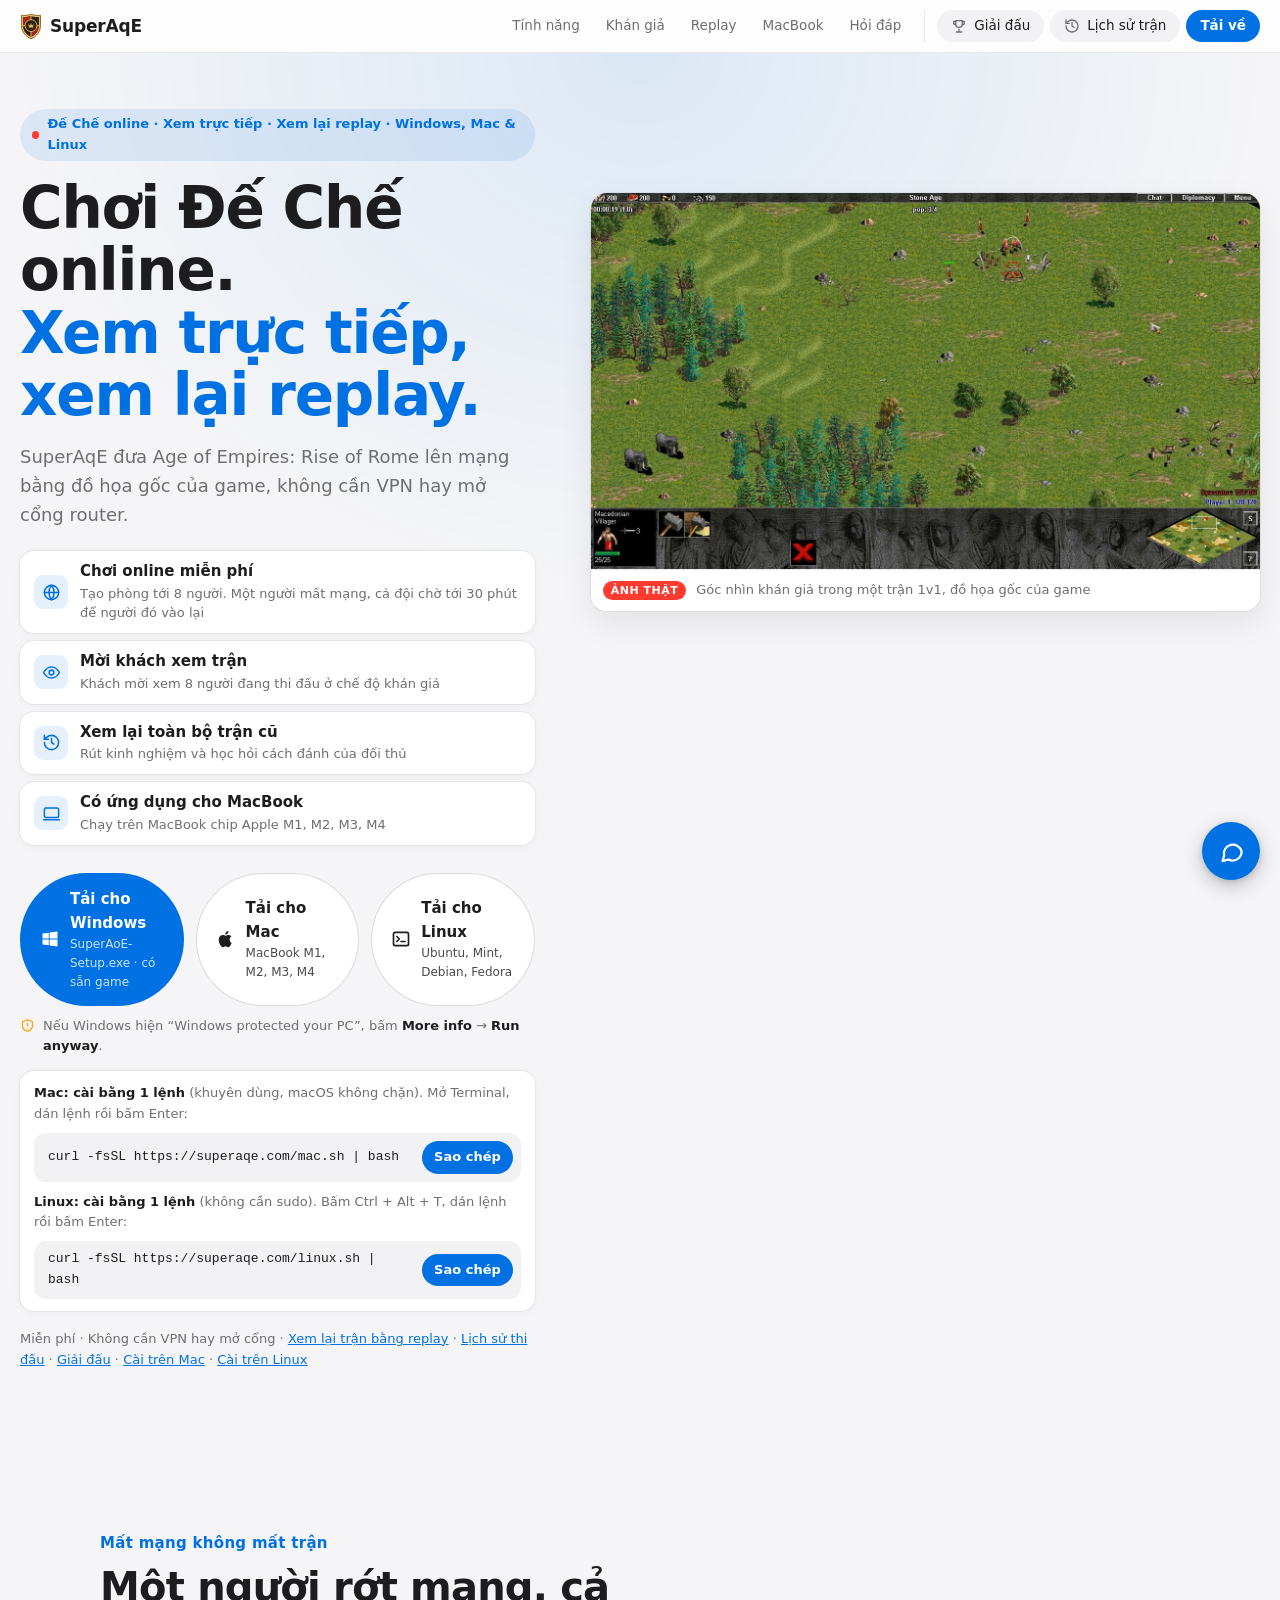
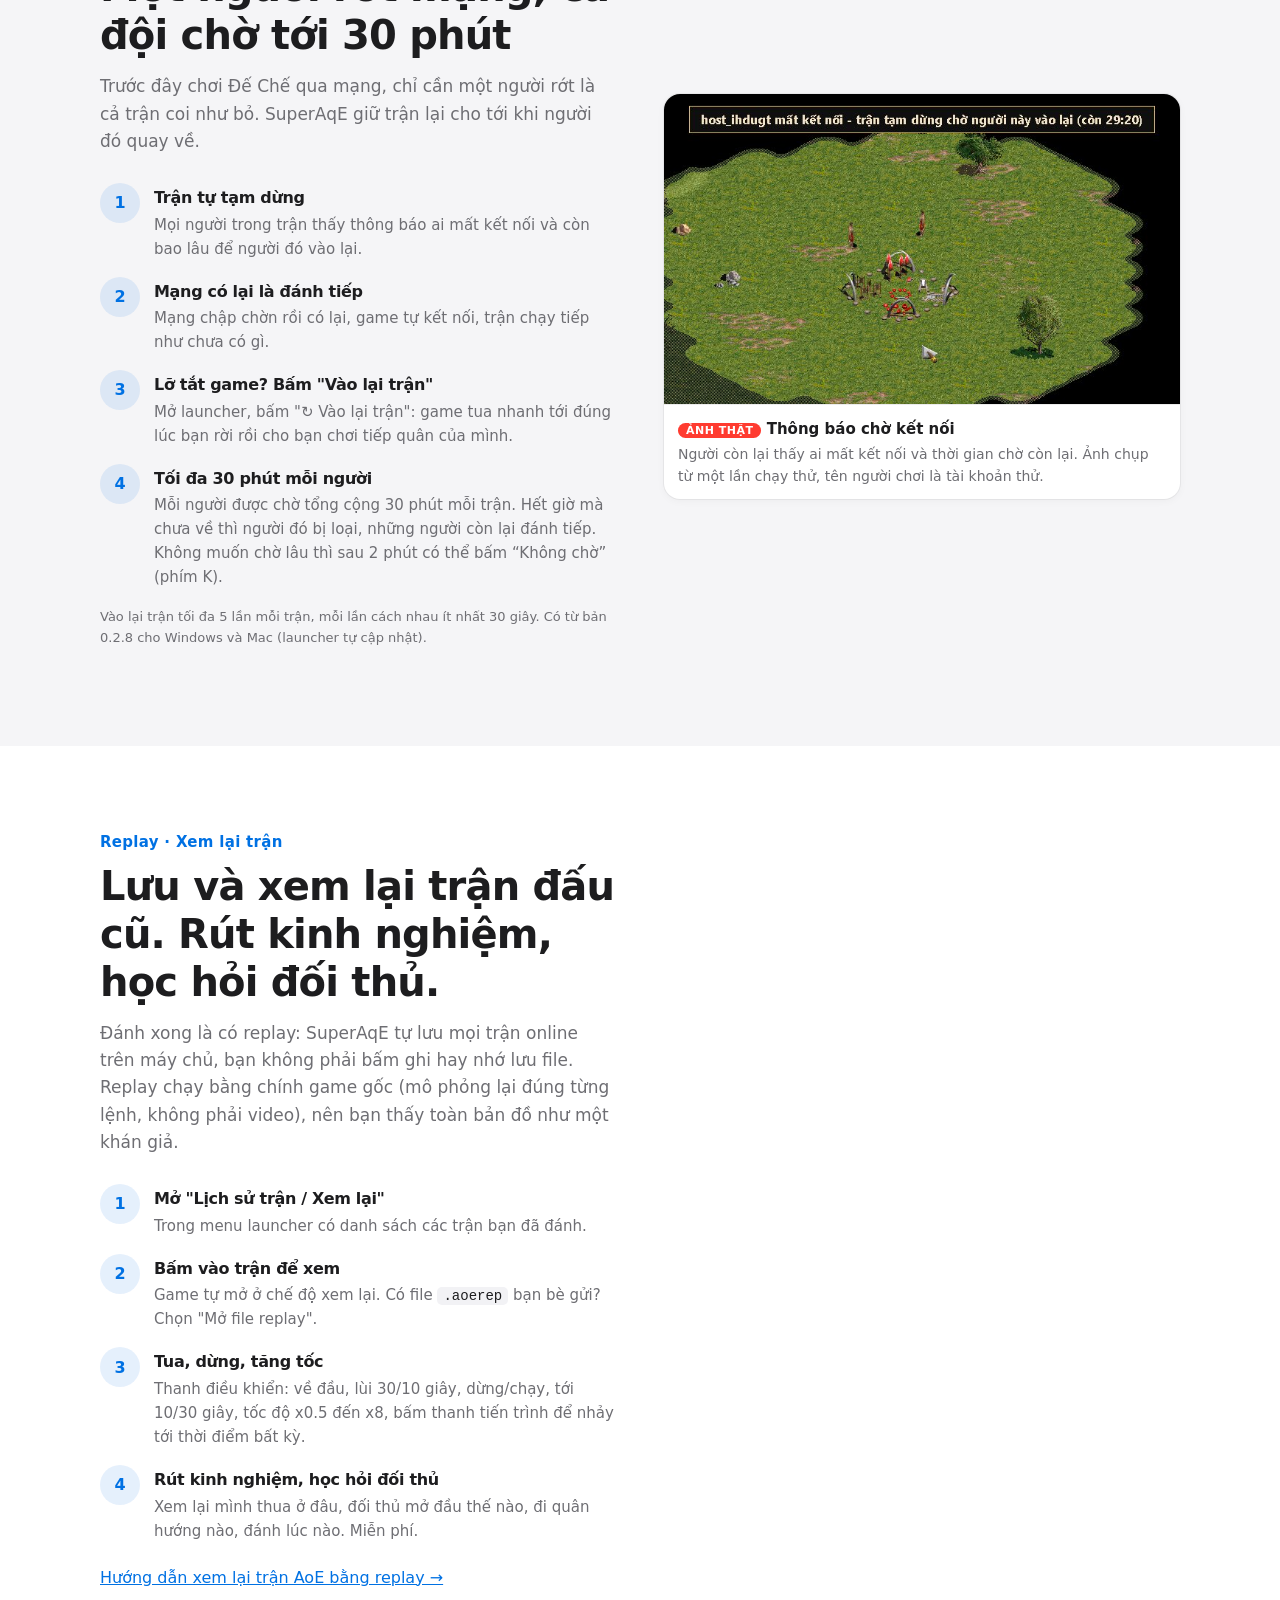
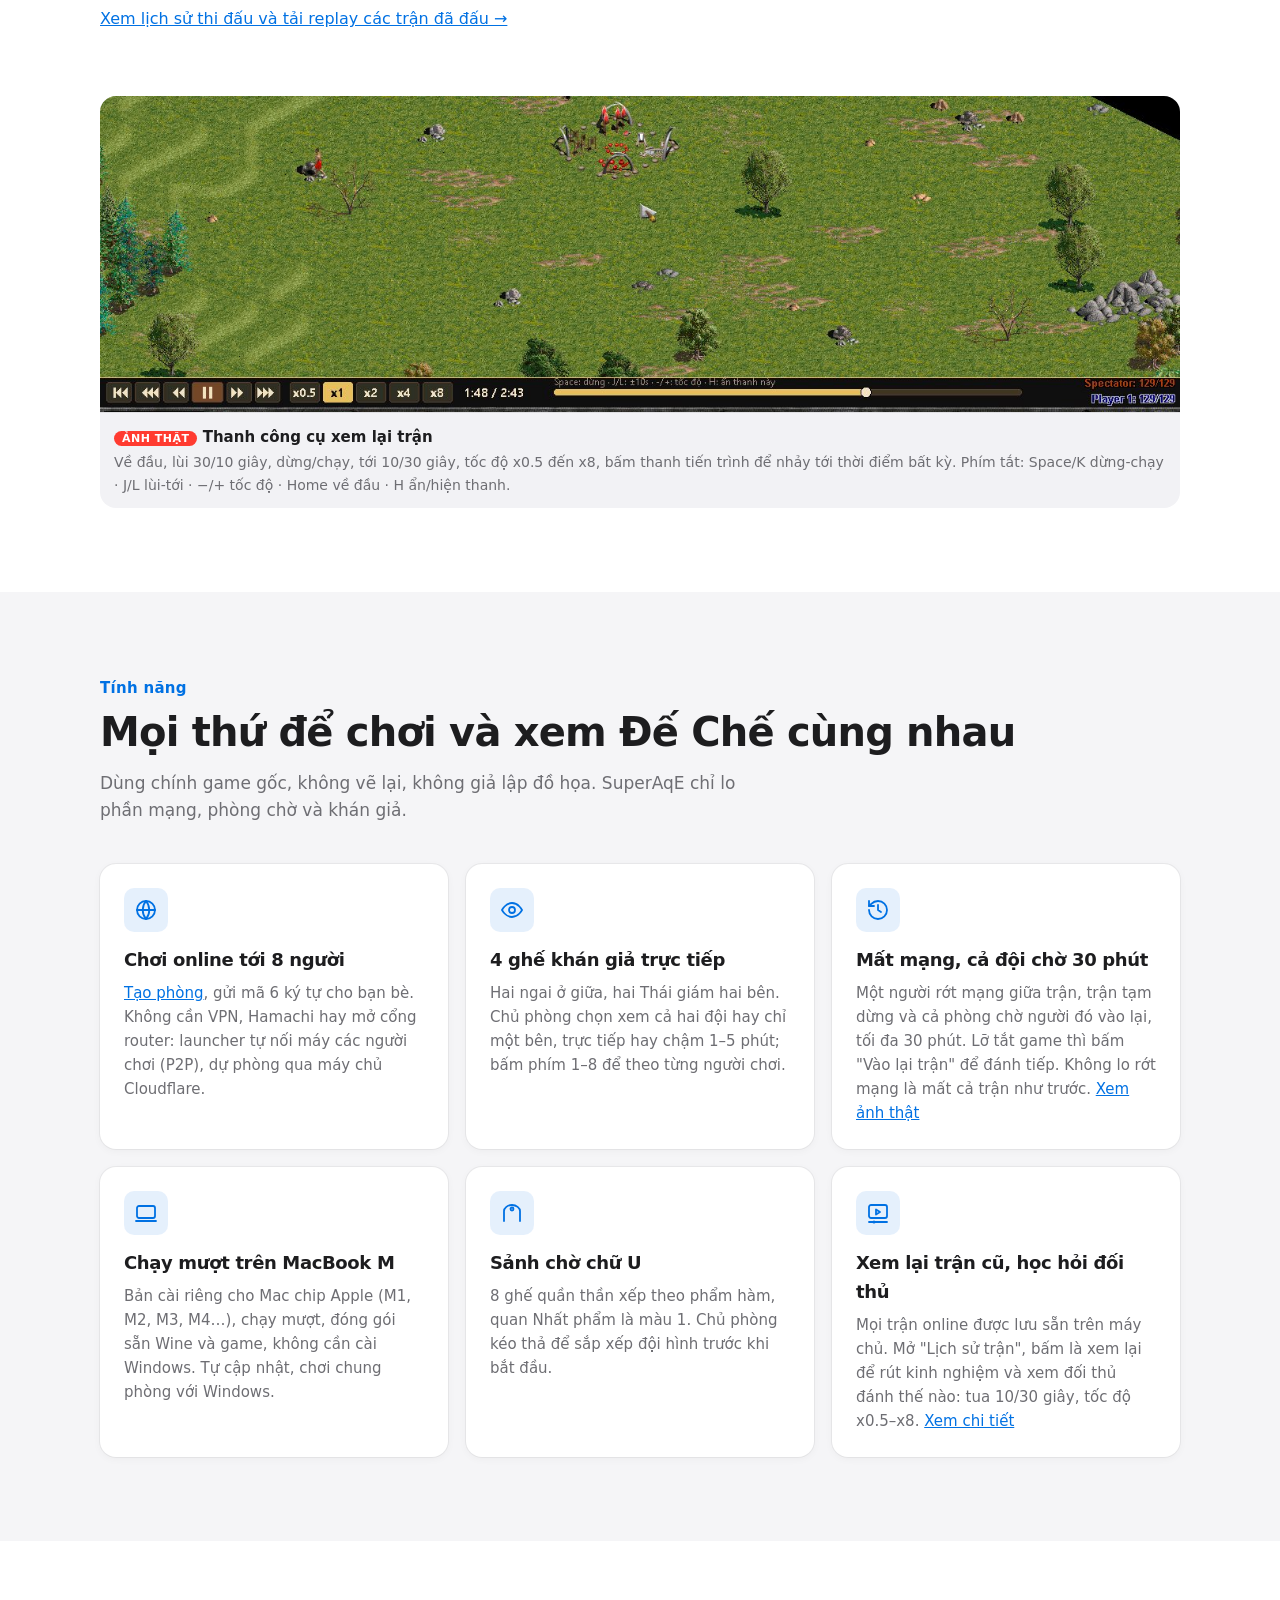
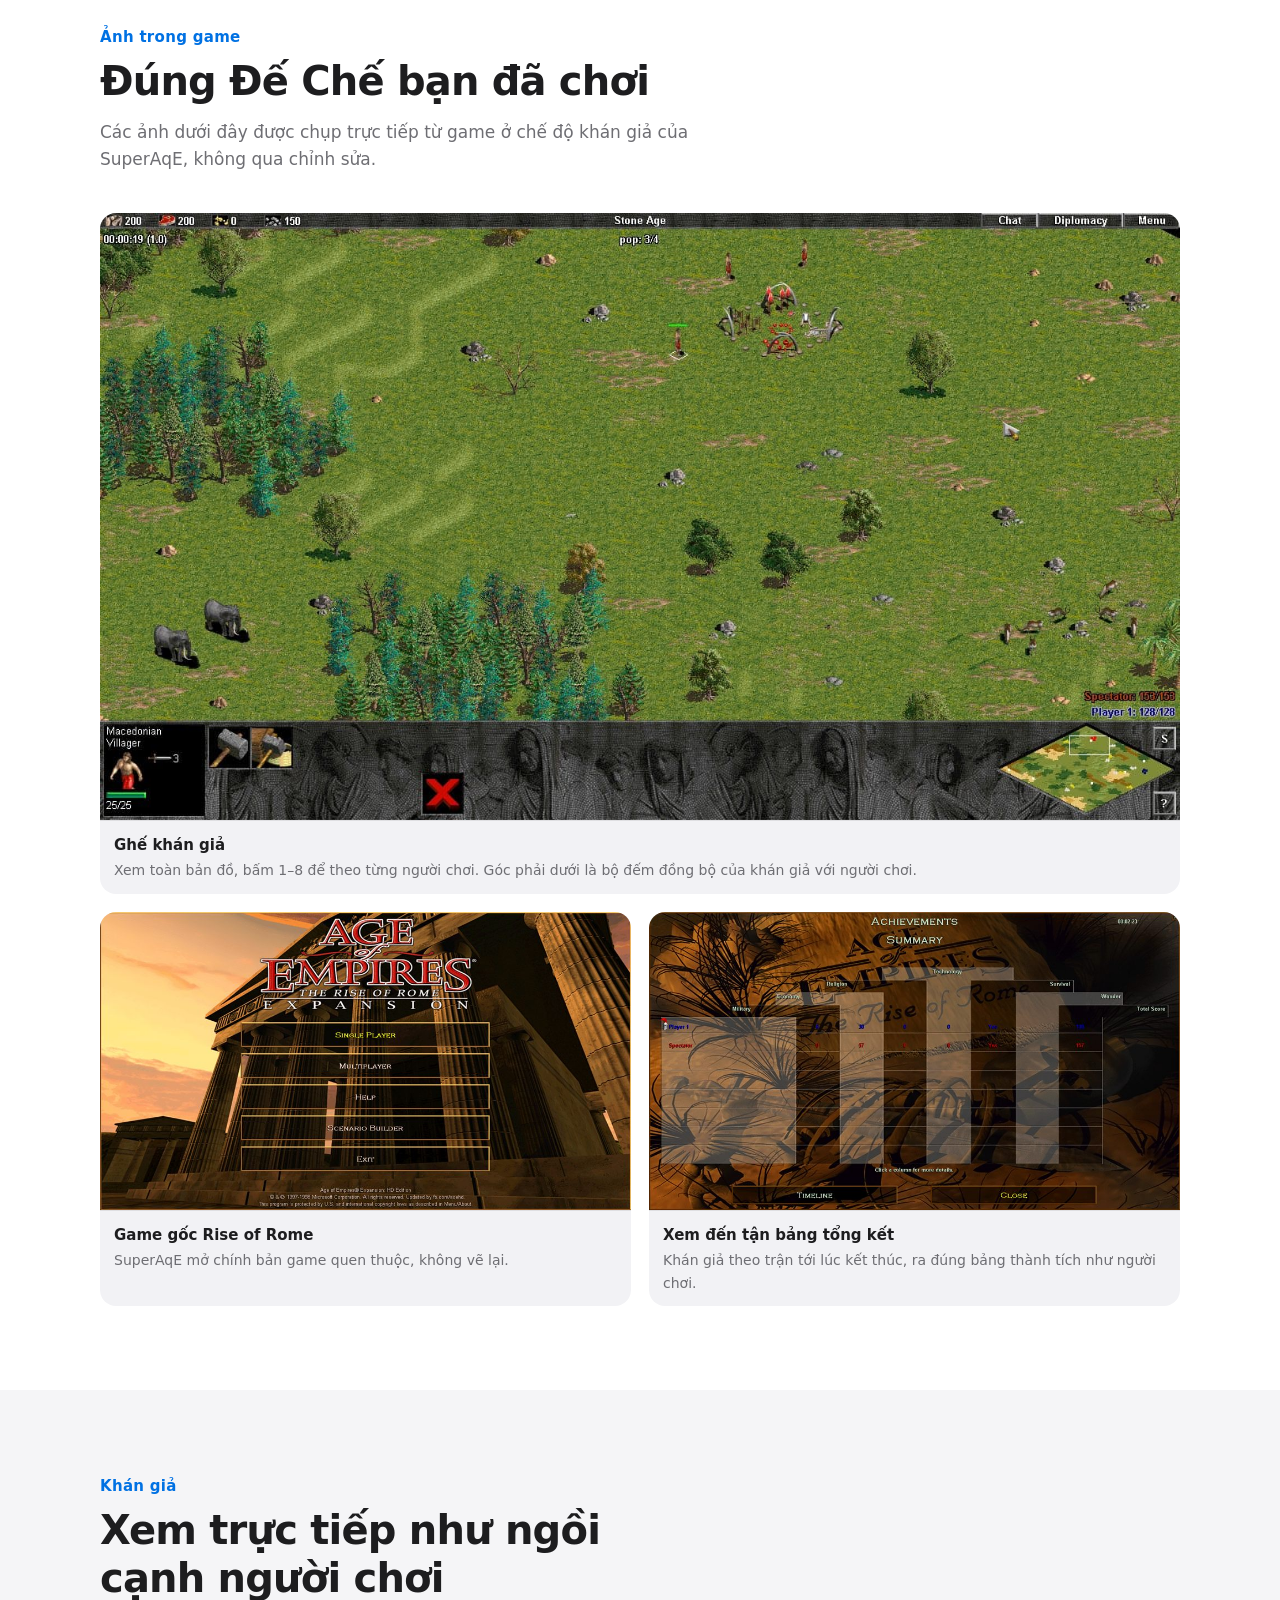
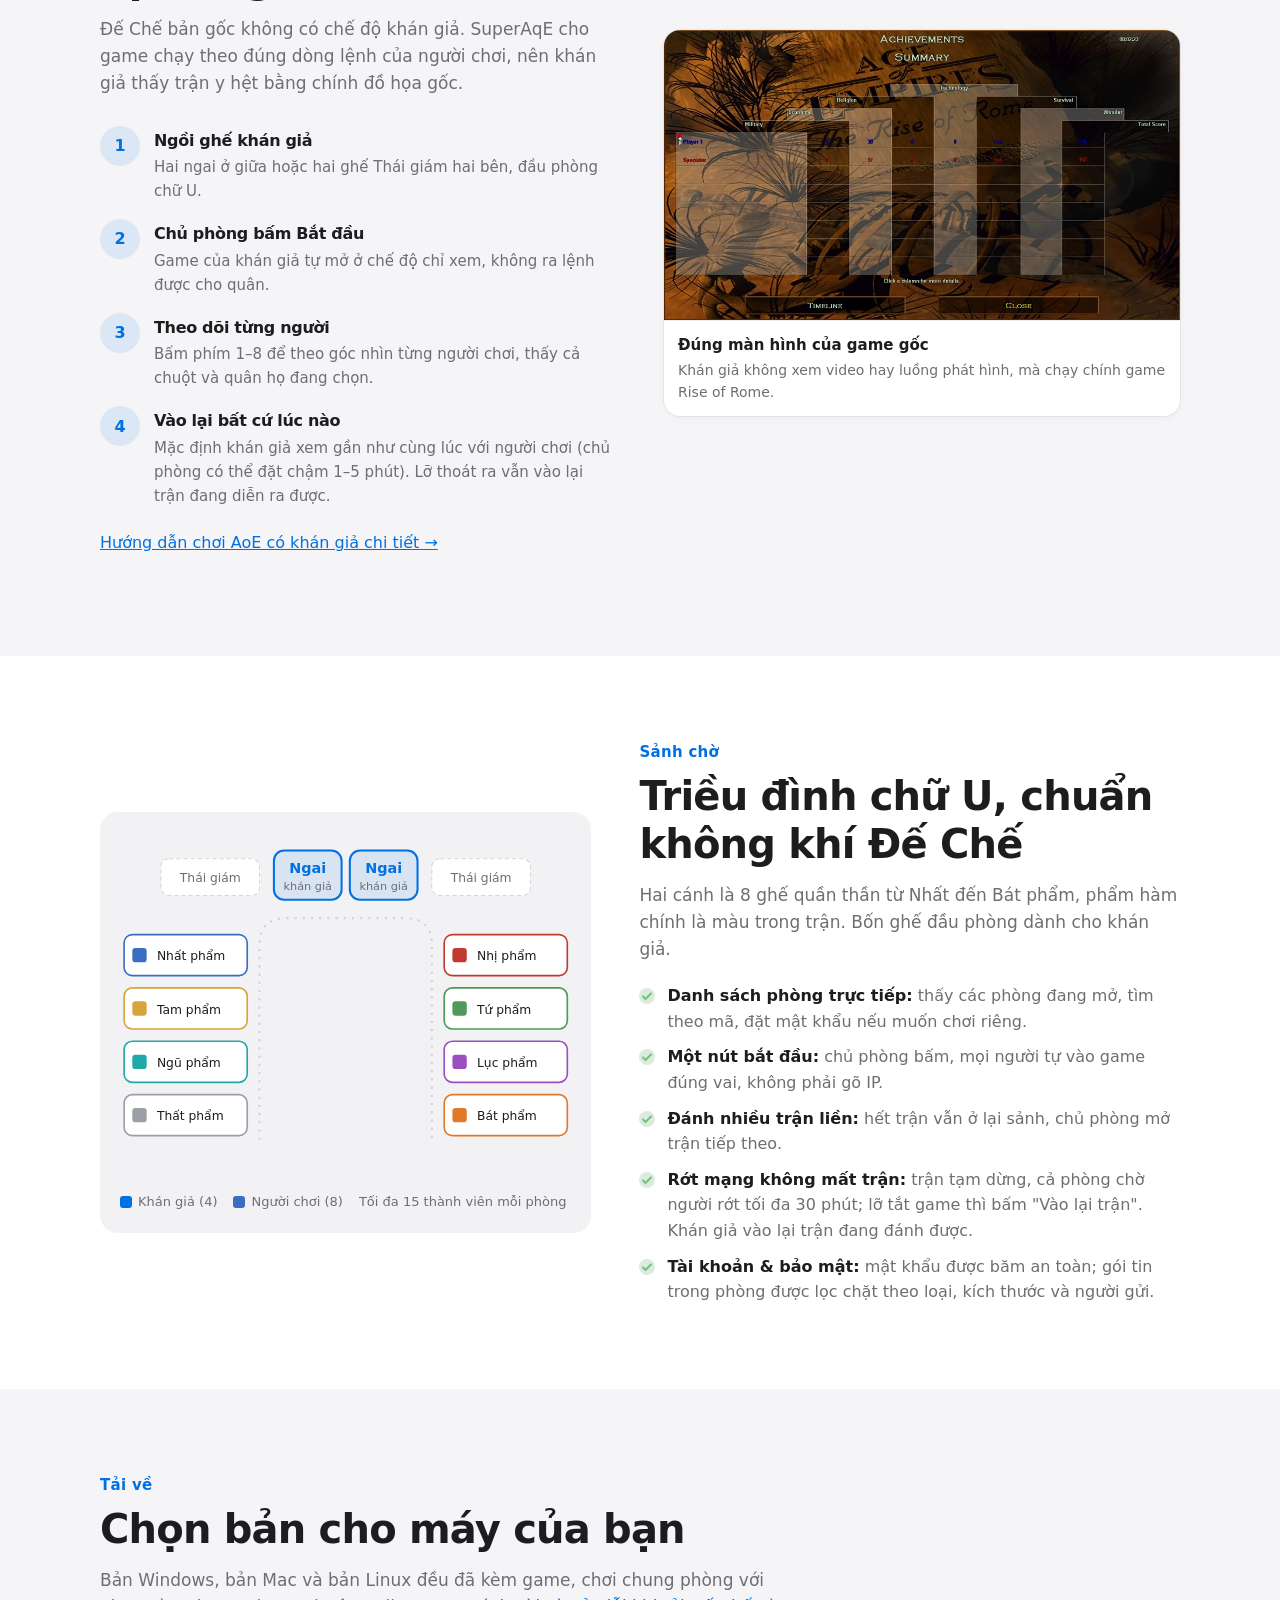
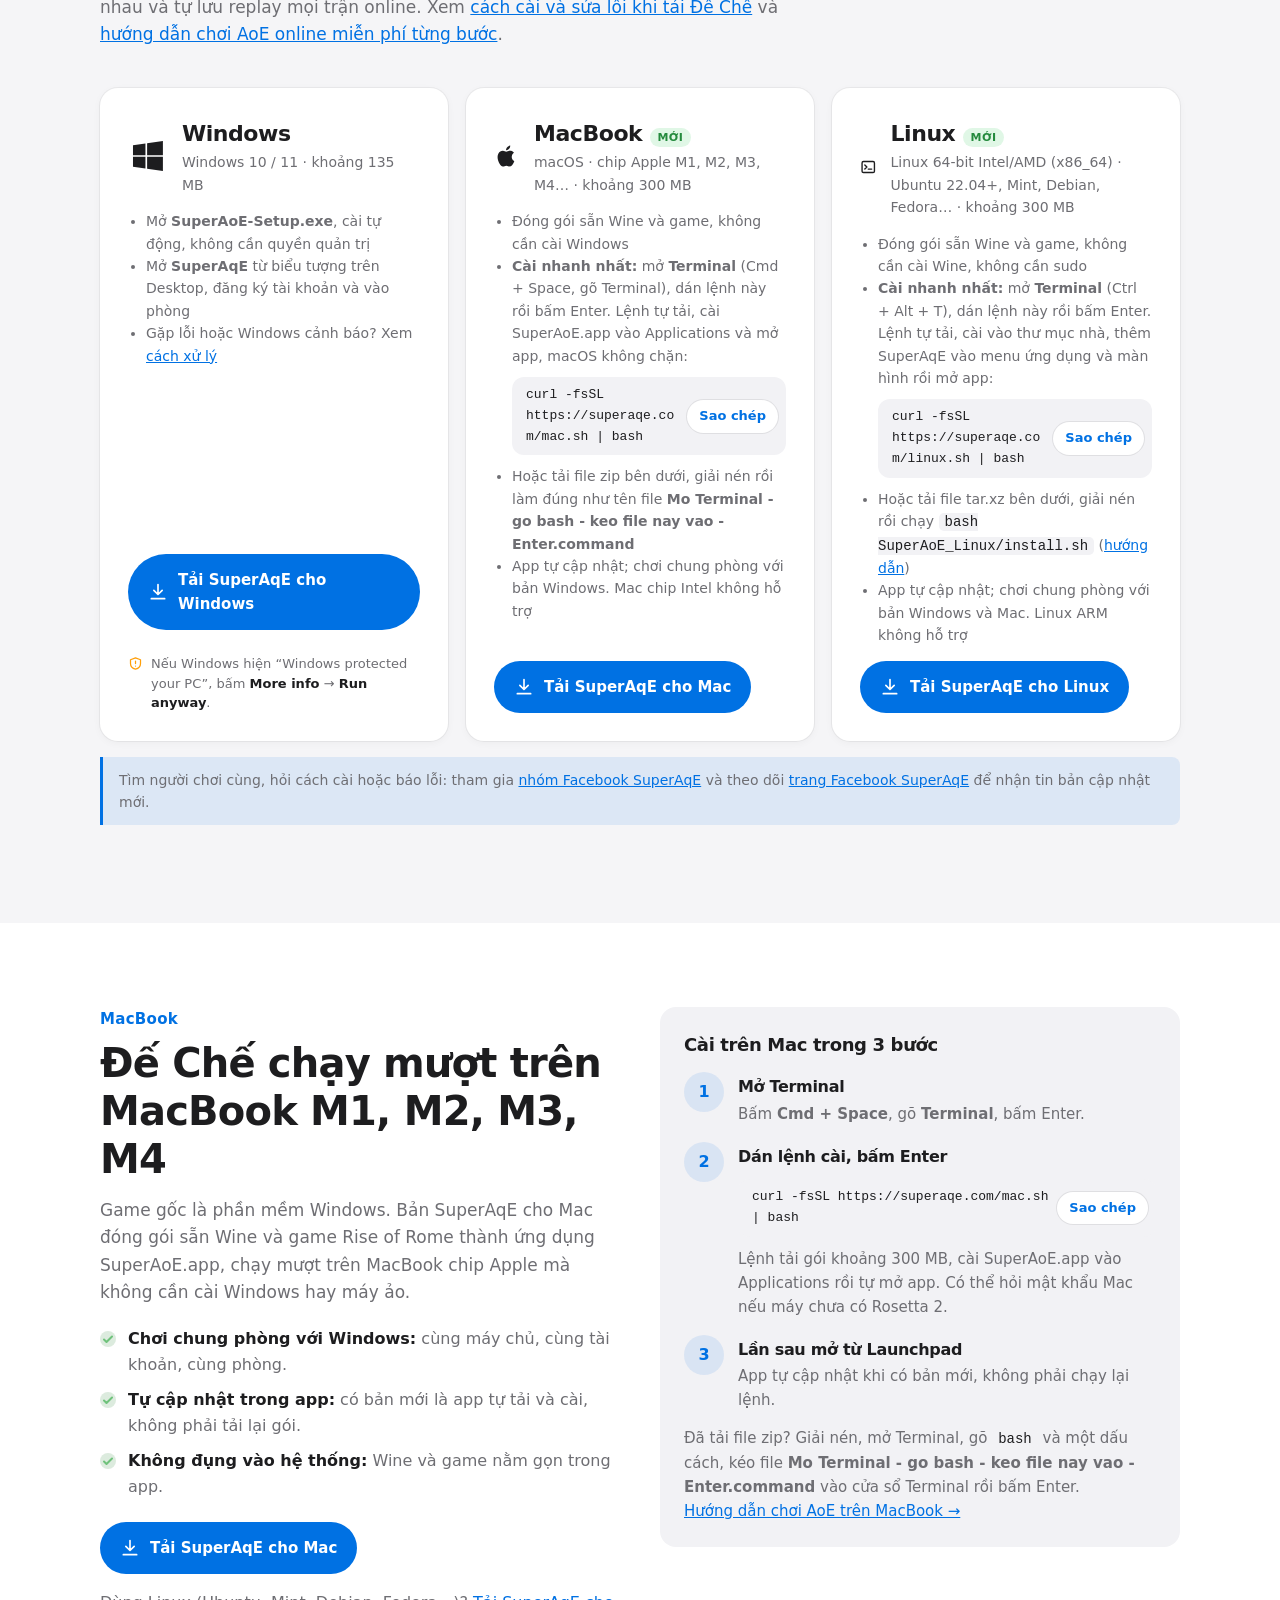
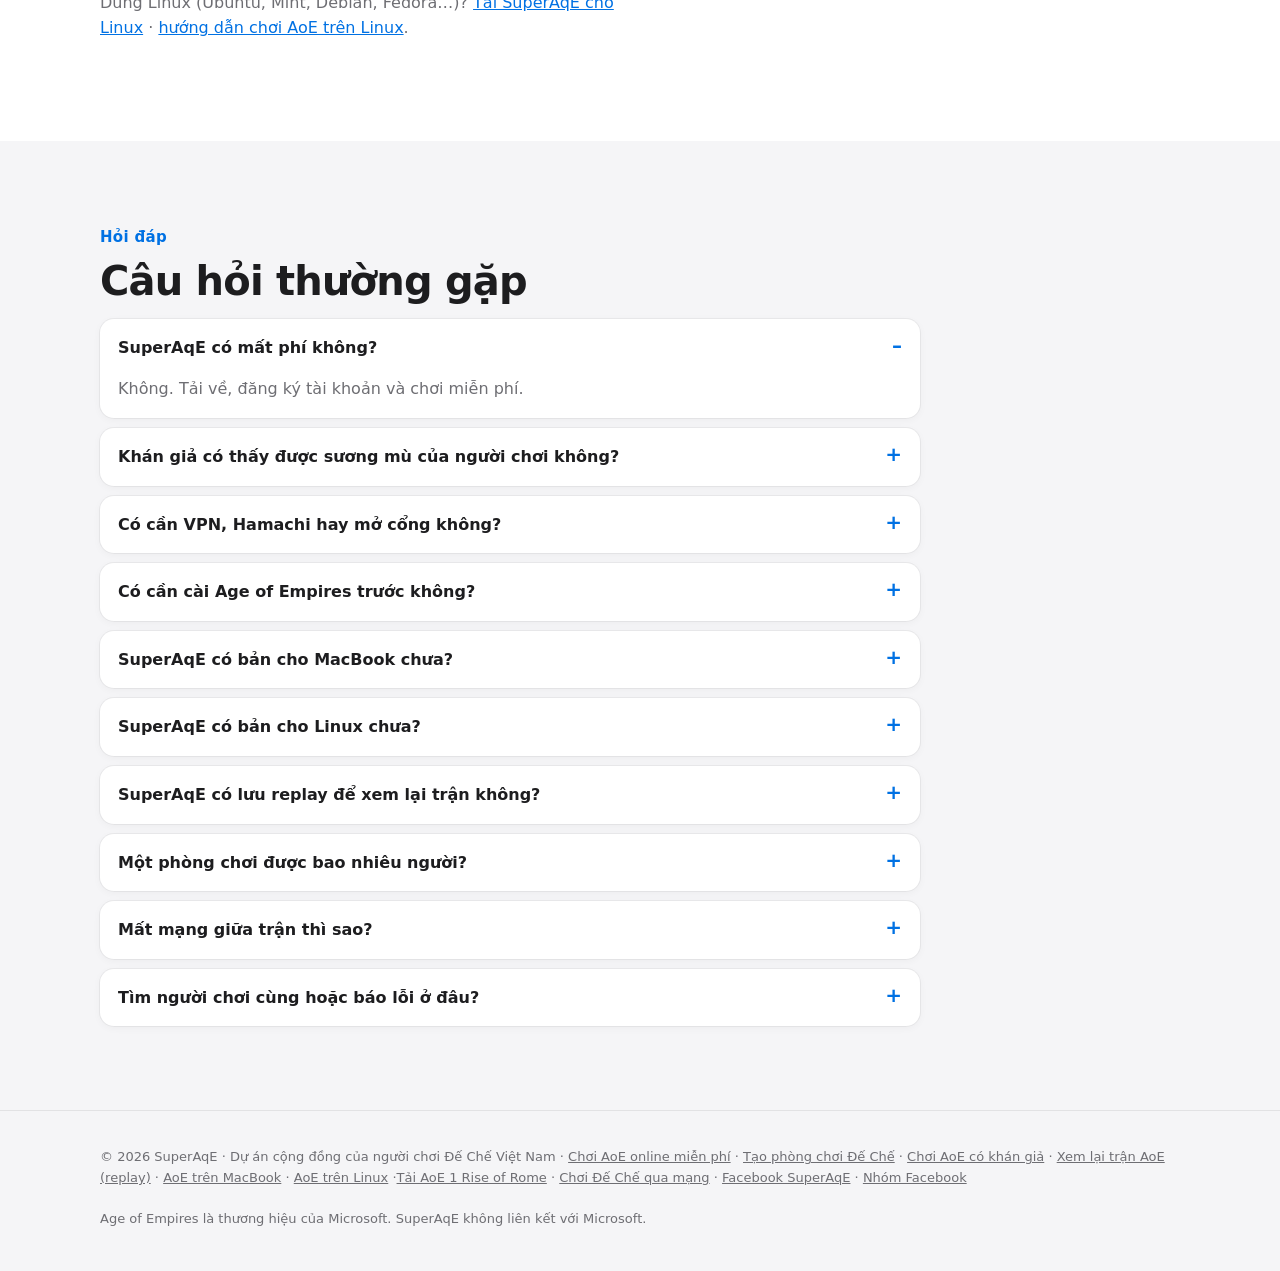
==== commit 3eb76cdc: "SEO: static match-history guide + FAQ JSON-LD on /lich-su-tran/, Không chờ in rejoin FAQs, llms.txt," ====
--- a/index.html
+++ b/index.html
@@ -62,7 +62,7 @@
  "description": "Launcher chơi Đế Chế (Age of Empires 1 Rise of Rome) online cho Windows 10/11 và MacBook chip Apple: tài khoản, danh sách phòng, phòng chờ 8 người chơi + 4 khán giả xem trực tiếp, mọi trận tự lưu replay để xem lại, không cần VPN hay mở cổng.",
  "url": "https://superaqe.com/",
  "downloadUrl": ["https://superaqe.com/download/setup", "https://superaqe.com/download/mac", "https://superaqe.com/download/linux"],
- "softwareVersion": "0.3.91",
+ "softwareVersion": "0.3.95",
  "featureList": [
   "Chơi Đế Chế online tới 8 người, không cần VPN hay mở cổng",
   "4 ghế khán giả xem trực tiếp bằng đồ họa gốc",
@@ -165,7 +165,7 @@
    "name": "Mất mạng giữa trận thì sao?",
    "acceptedAnswer": {
     "@type": "Answer",
-    "text": "Trận tạm dừng và cả phòng chờ bạn kết nối lại, tổng cộng tối đa 30 phút mỗi trận. Mạng có lại thì game tự nối; lỡ tắt game thì mở launcher bấm \"Vào lại trận\" (tối đa 5 lần mỗi trận). Quá 30 phút thì bạn bị loại, những người khác chơi tiếp. Khán giả vào lại trận lúc nào cũng được."
+    "text": "Trận tạm dừng và cả phòng chờ bạn kết nối lại, tổng cộng tối đa 30 phút mỗi trận. Mạng có lại thì game tự nối; lỡ tắt game thì mở launcher bấm \"Vào lại trận\" (tối đa 5 lần mỗi trận). Quá 30 phút thì bạn bị loại, những người khác chơi tiếp. Từ launcher 0.3.95, người rớt đã vắng quá 2 phút thì người còn lại có thể bấm “Không chờ” (phím K) để người đó rời trận và đánh tiếp. Khán giả vào lại trận lúc nào cũng được."
    }
   },
   {
@@ -458,7 +458,7 @@
         <li><span class="n">1</span><div><h3>Trận tự tạm dừng</h3><p>Mọi người trong trận thấy thông báo ai mất kết nối và còn bao lâu để người đó vào lại.</p></div></li>
         <li><span class="n">2</span><div><h3>Mạng có lại là đánh tiếp</h3><p>Mạng chập chờn rồi có lại, game tự kết nối, trận chạy tiếp như chưa có gì.</p></div></li>
         <li><span class="n">3</span><div><h3>Lỡ tắt game? Bấm "Vào lại trận"</h3><p>Mở launcher, bấm "↻ Vào lại trận": game tua nhanh tới đúng lúc bạn rời rồi cho bạn chơi tiếp quân của mình.</p></div></li>
-        <li><span class="n">4</span><div><h3>Tối đa 30 phút mỗi người</h3><p>Mỗi người được chờ tổng cộng 30 phút mỗi trận. Hết giờ mà chưa về thì người đó bị loại, những người còn lại đánh tiếp.</p></div></li>
+        <li><span class="n">4</span><div><h3>Tối đa 30 phút mỗi người</h3><p>Mỗi người được chờ tổng cộng 30 phút mỗi trận. Hết giờ mà chưa về thì người đó bị loại, những người còn lại đánh tiếp. Không muốn chờ lâu thì sau 2 phút có thể bấm “Không chờ” (phím K).</p></div></li>
       </ol>
       <p class="meta">Vào lại trận tối đa 5 lần mỗi trận, mỗi lần cách nhau ít nhất 30 giây. Có từ bản 0.2.8 cho Windows và Mac (launcher tự cập nhật).</p>
     </div>
@@ -714,7 +714,7 @@
       <details><summary>SuperAqE có bản cho Linux chưa?</summary><p>Có. SuperAqE có bản cho Linux 64-bit Intel/AMD (x86_64) có giao diện đồ họa: Ubuntu 22.04 trở lên, Linux Mint, Debian, Fedora…, tải tại <a href="https://superaqe.com/download/linux">superaqe.com/download/linux</a>. Gói đã kèm Wine và game, không cần cài Wine, không cần sudo, tự cập nhật. Cách cài dễ nhất: mở Terminal (Ctrl + Alt + T), dán <code>curl -fsSL https://superaqe.com/linux.sh | bash</code> rồi bấm Enter (<a href="/choi-aoe-tren-linux/">hướng dẫn chi tiết</a>). Bản Linux chơi chung phòng với bản Windows và Mac. Linux ARM không được hỗ trợ.</p></details>
       <details><summary>SuperAqE có lưu replay để xem lại trận không?</summary><p>Có. Mọi trận online trên SuperAqE được tự động lưu replay (.aoerep) trên máy chủ, để bạn xem lại trận đấu cũ, rút kinh nghiệm và học hỏi từ đối thủ. Trong launcher, vào menu Lịch sử trận / Xem lại, bấm vào trận để xem lại bằng chính game gốc, tua lùi/tới 10 hoặc 30 giây, chỉnh tốc độ x0.5 đến x8. Miễn phí. <a href="/xem-lai-tran-aoe-replay/">Xem hướng dẫn replay</a>.</p></details>
       <details><summary>Một phòng chơi được bao nhiêu người?</summary><p>Tối đa 8 người chơi và 4 khán giả. Mỗi phòng nhận tối đa 15 thành viên.</p></details>
-      <details><summary>Mất mạng giữa trận thì sao?</summary><p>Trận tạm dừng và cả phòng chờ bạn kết nối lại, tổng cộng tối đa 30 phút mỗi trận. Mạng có lại thì game tự nối; lỡ tắt game thì mở launcher bấm "Vào lại trận" (tối đa 5 lần mỗi trận). Quá 30 phút thì bạn bị loại, những người khác chơi tiếp. Khán giả vào lại trận lúc nào cũng được.</p></details>
+      <details><summary>Mất mạng giữa trận thì sao?</summary><p>Trận tạm dừng và cả phòng chờ bạn kết nối lại, tổng cộng tối đa 30 phút mỗi trận. Mạng có lại thì game tự nối; lỡ tắt game thì mở launcher bấm "Vào lại trận" (tối đa 5 lần mỗi trận). Quá 30 phút thì bạn bị loại, những người khác chơi tiếp. Từ launcher 0.3.95, người rớt đã vắng quá 2 phút thì người còn lại có thể bấm “Không chờ” (phím K) để người đó rời trận và đánh tiếp. Khán giả vào lại trận lúc nào cũng được.</p></details>
       <details><summary>Tìm người chơi cùng hoặc báo lỗi ở đâu?</summary><p>Vào <a href="https://www.facebook.com/groups/1496567506003702" target="_blank" rel="noopener">nhóm Facebook SuperAqE</a> để hẹn trận, hỏi cách cài và báo lỗi. Tin bản cập nhật mới được đăng trên <a href="https://www.facebook.com/profile.php?id=61595397195188" target="_blank" rel="noopener">trang Facebook SuperAqE</a>.</p></details>
     </div>
   </div>
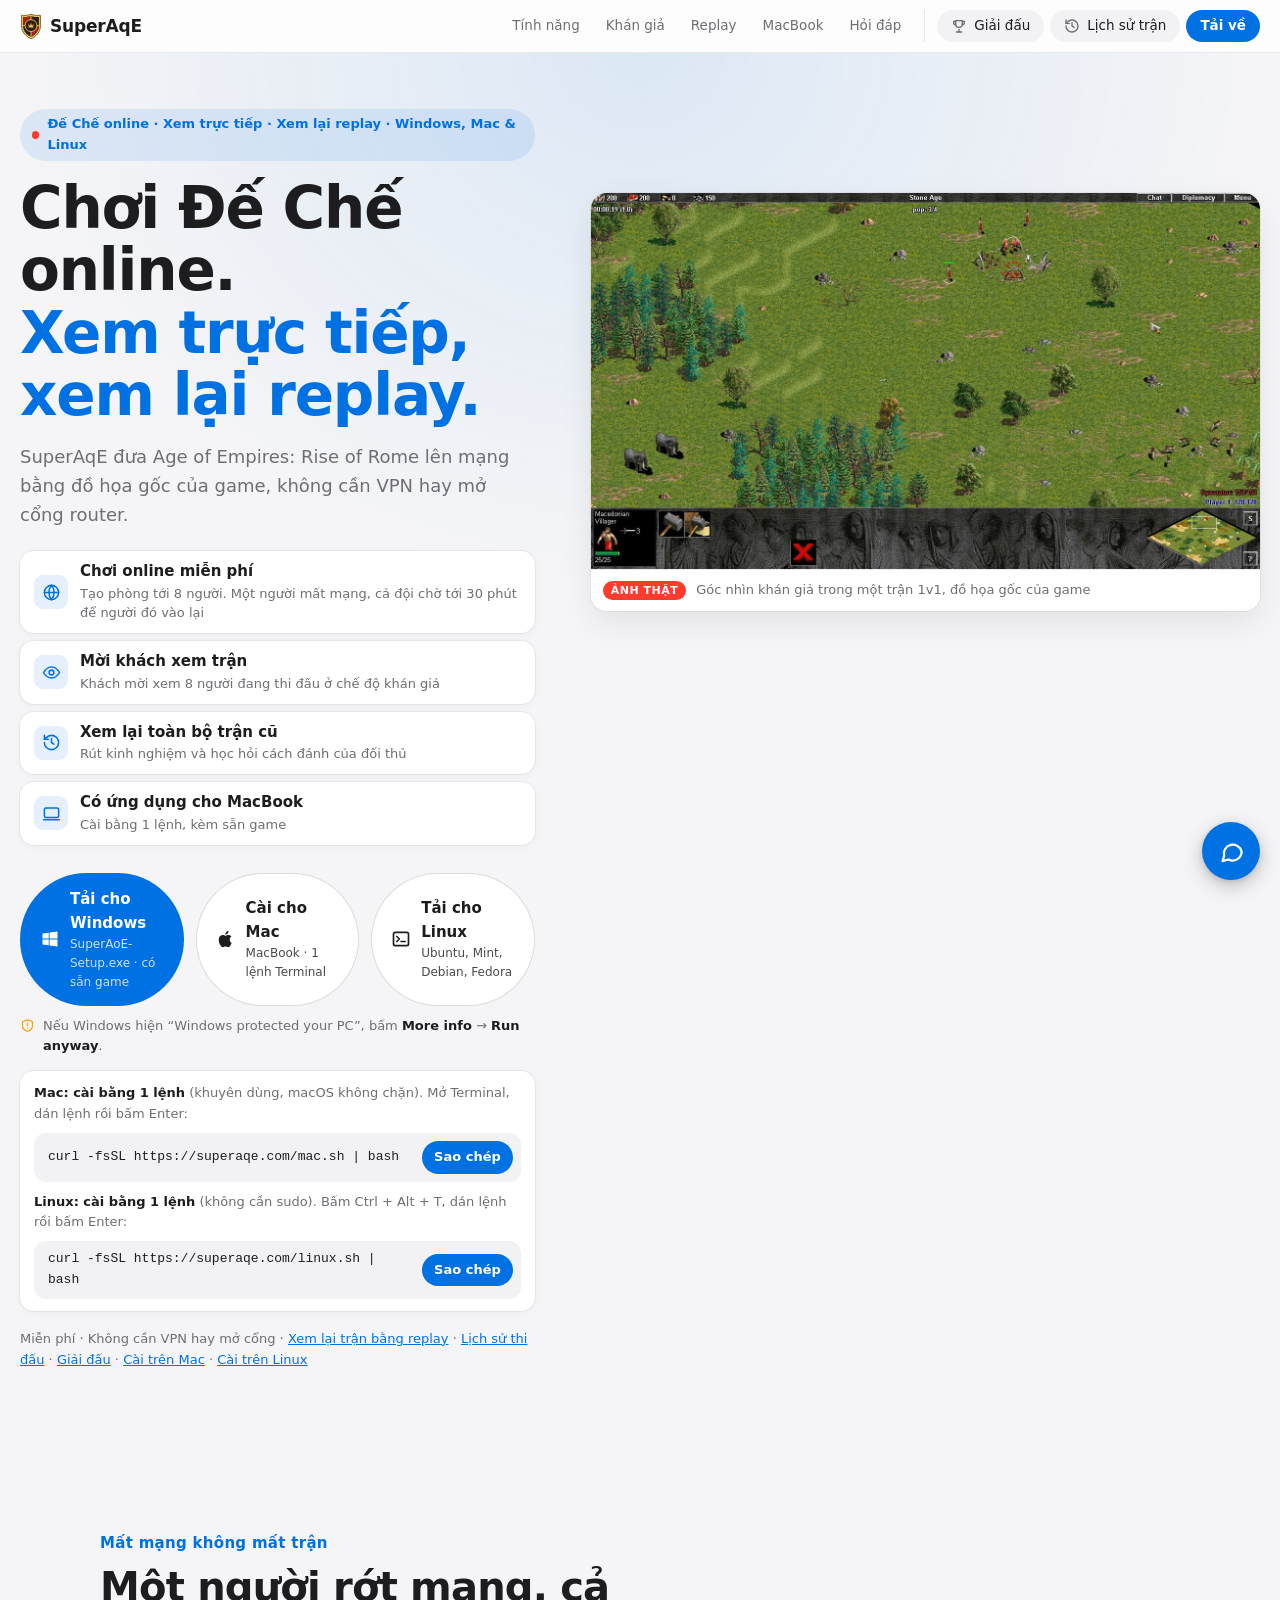
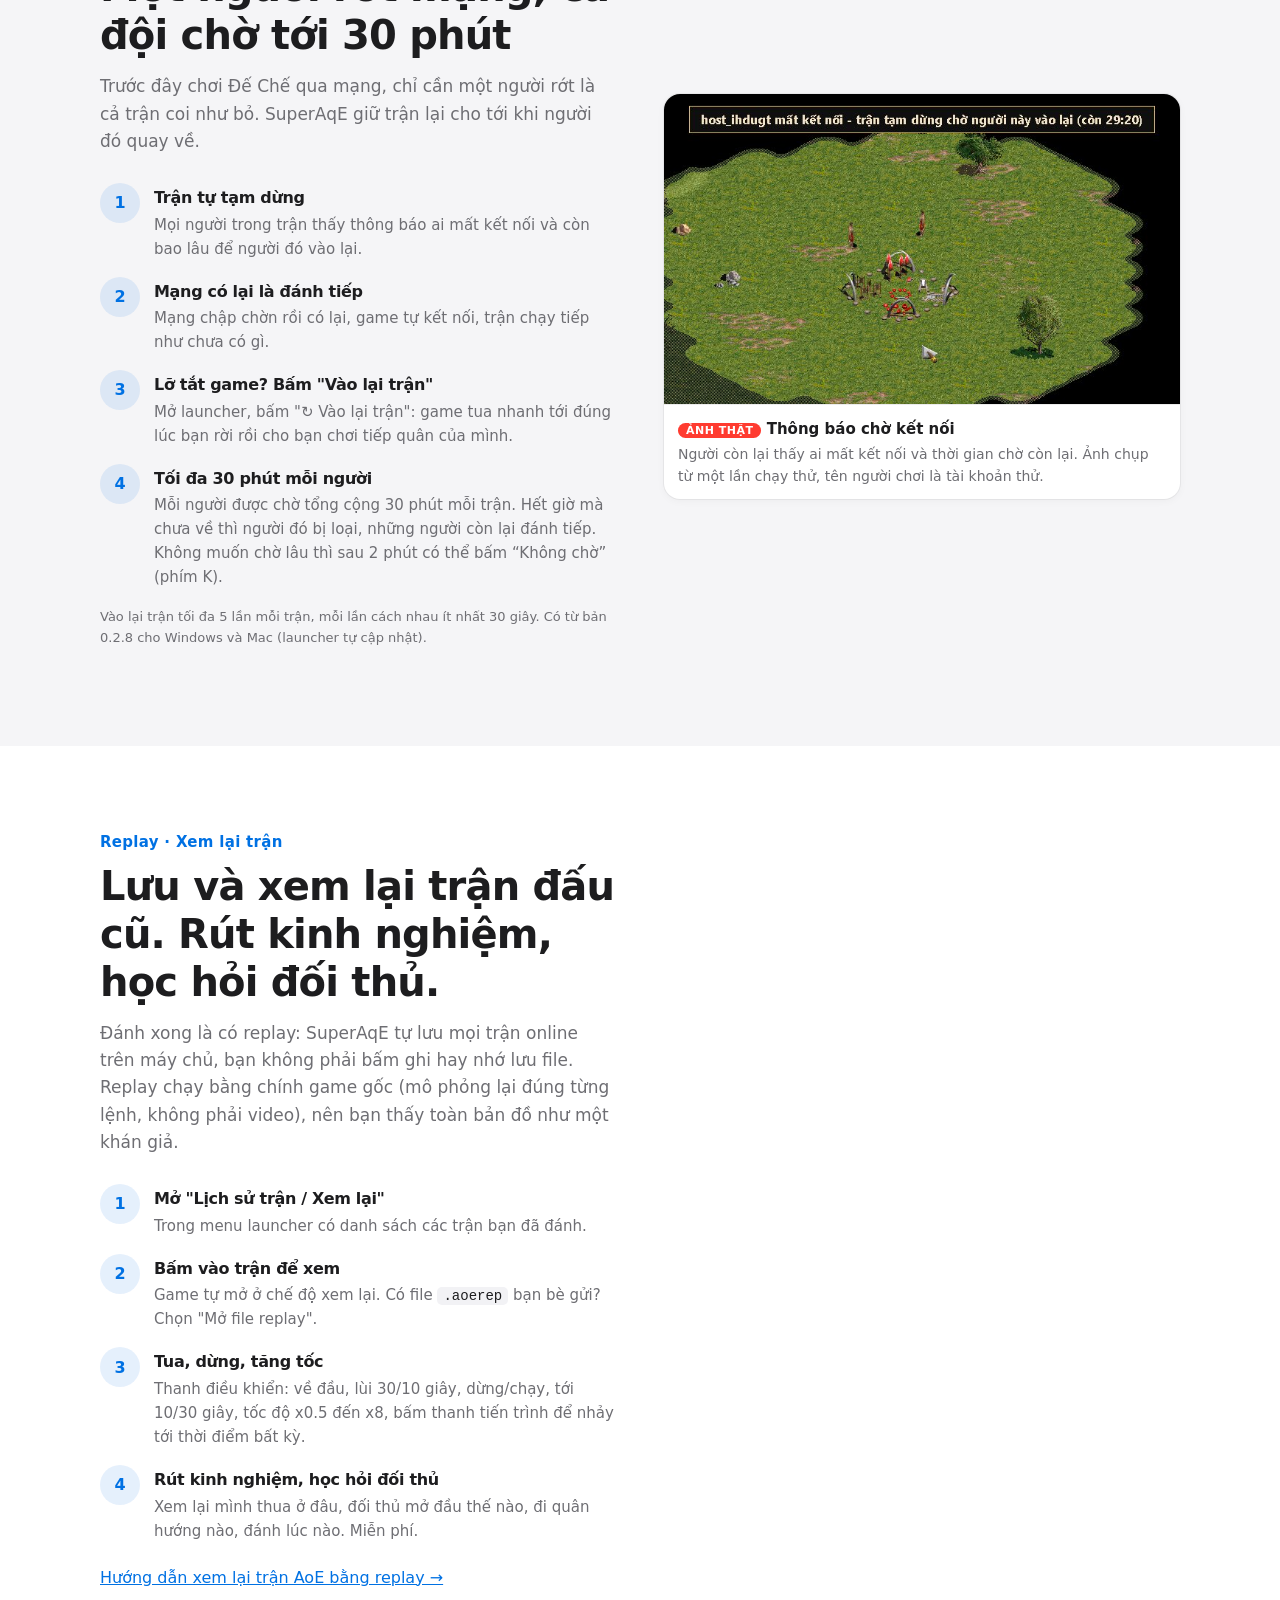
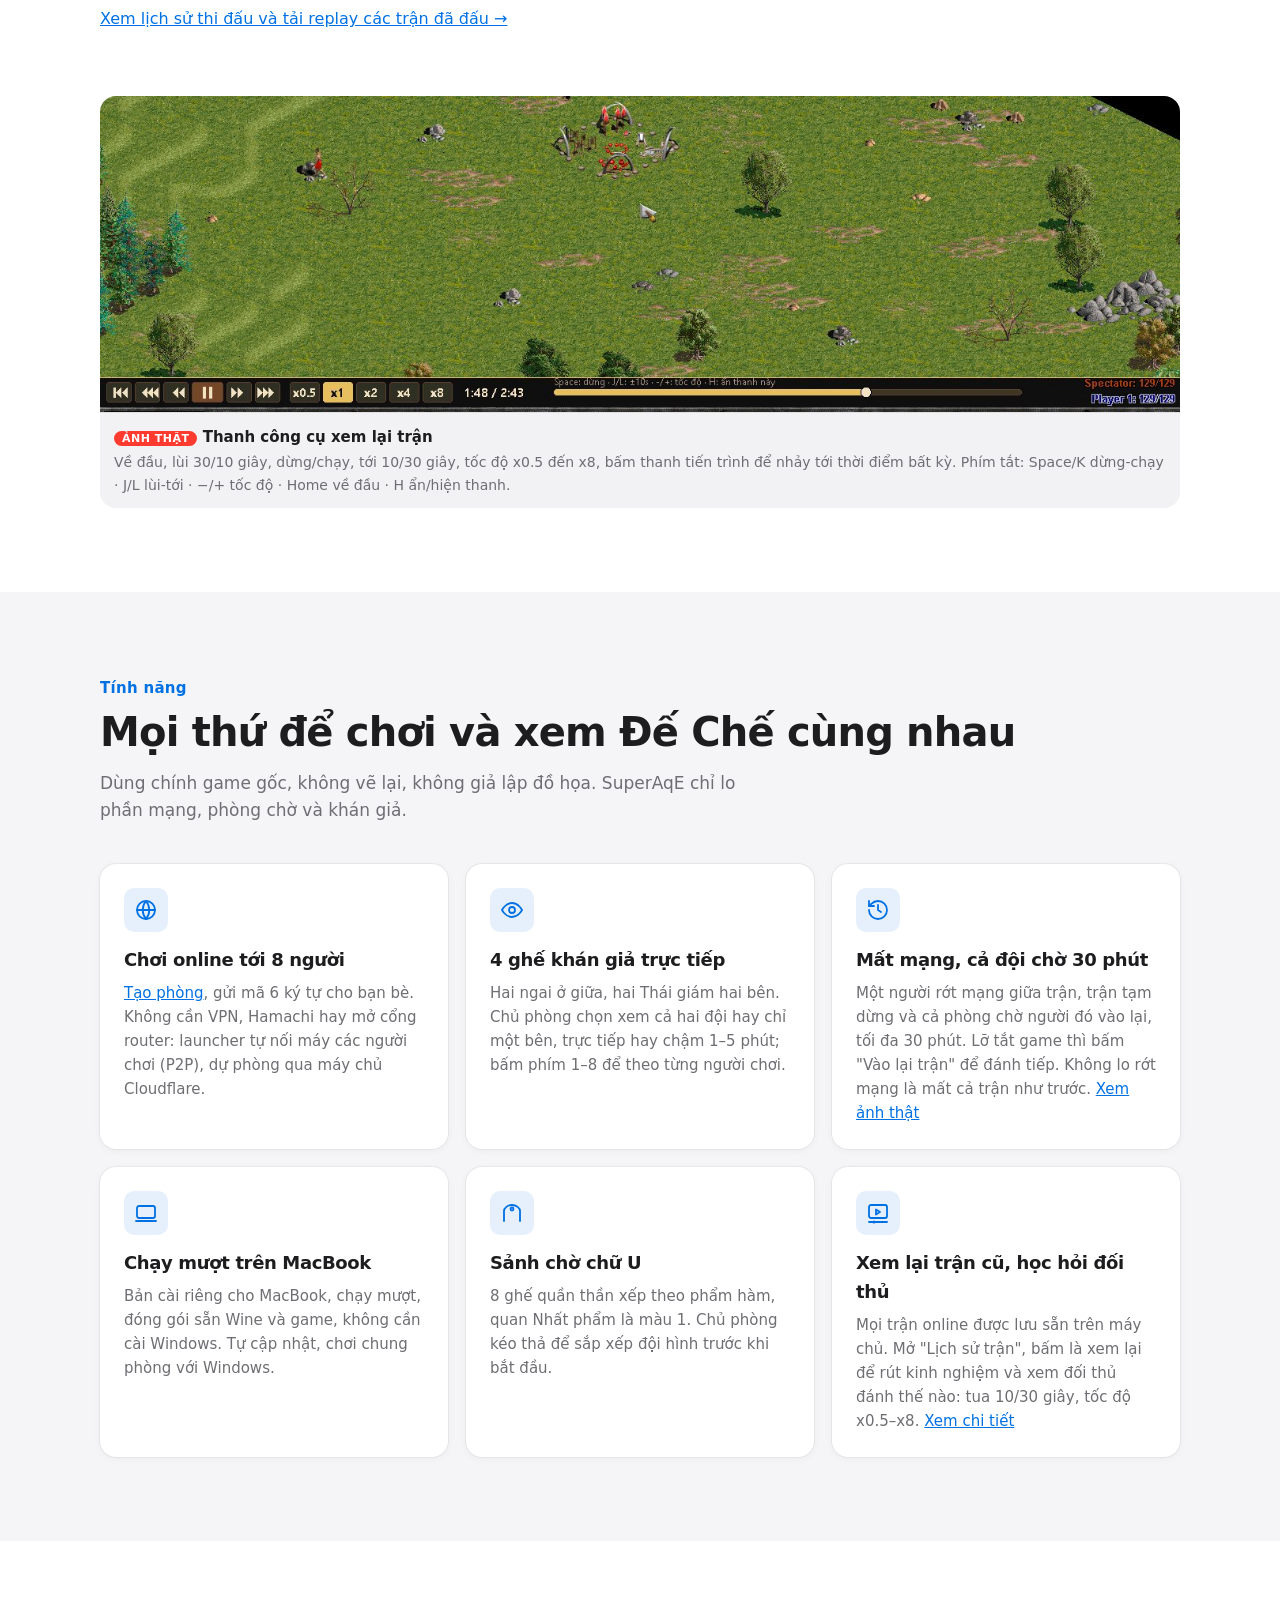
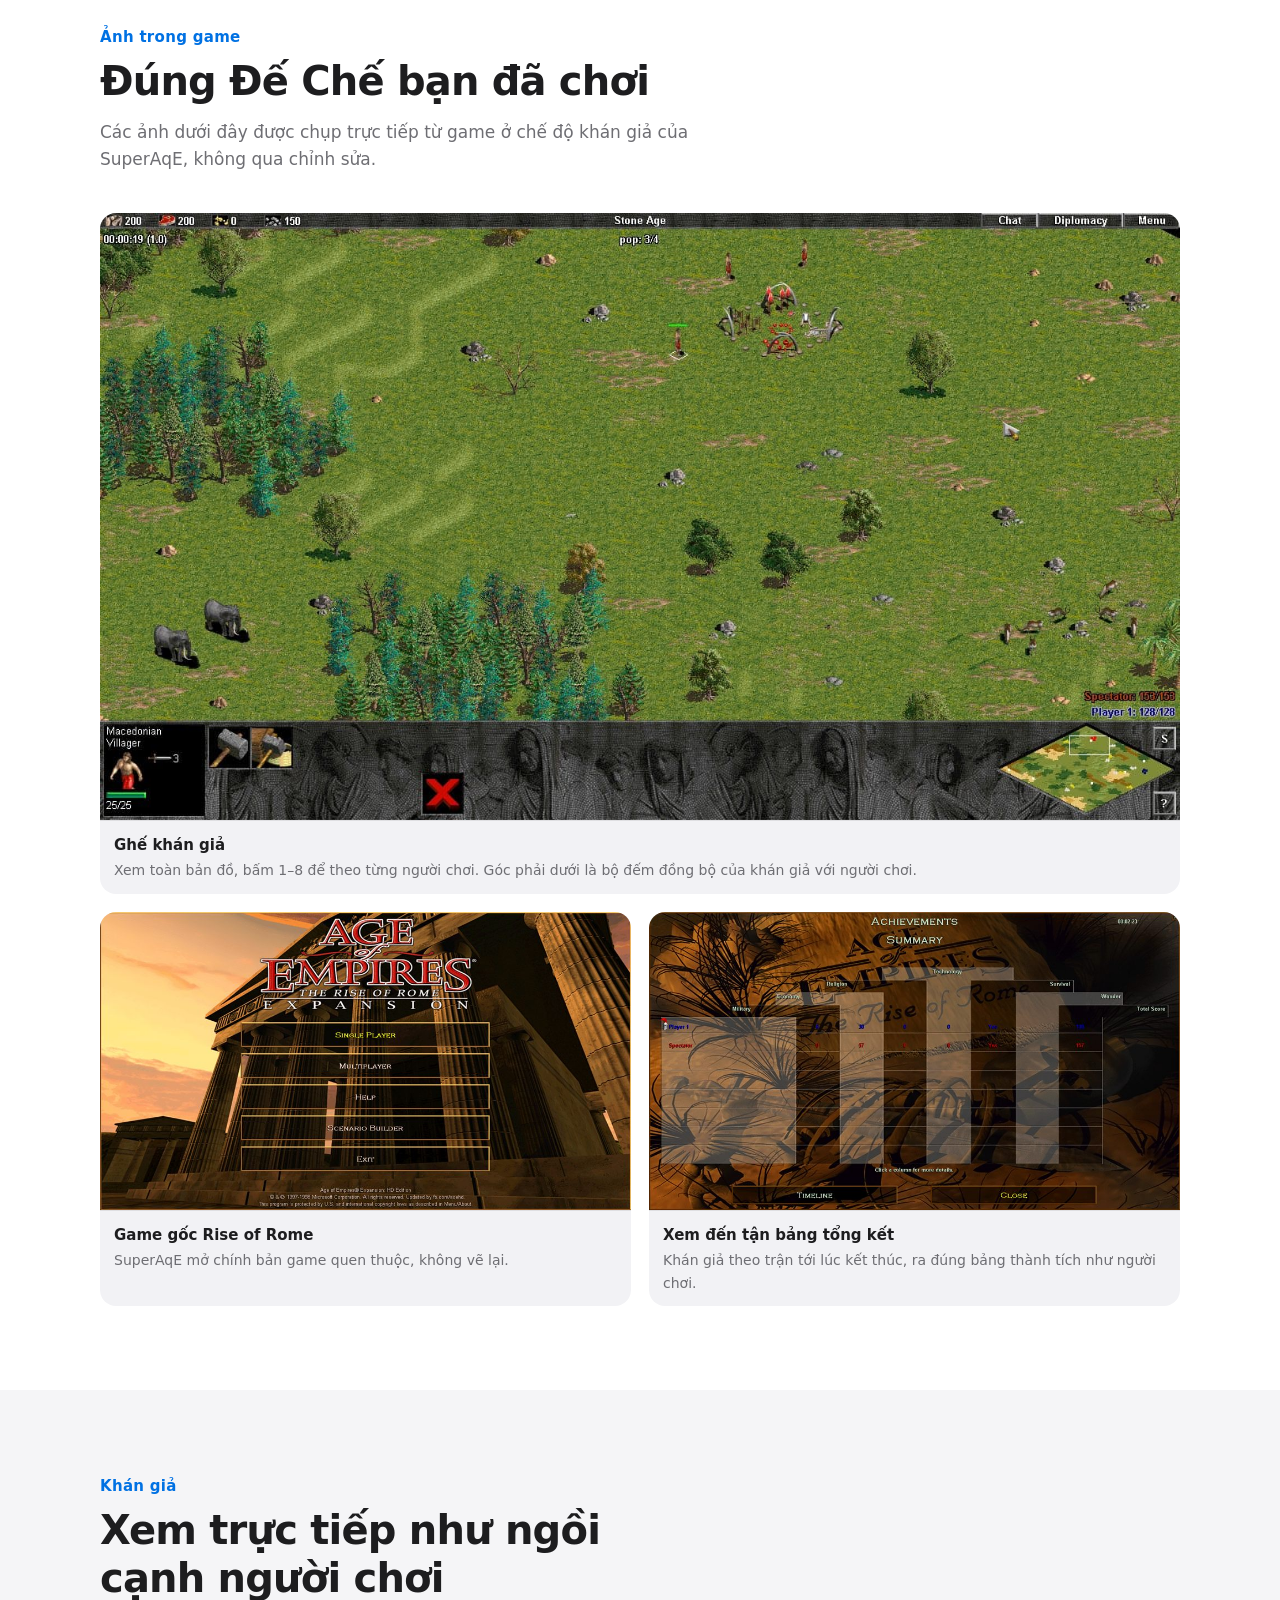
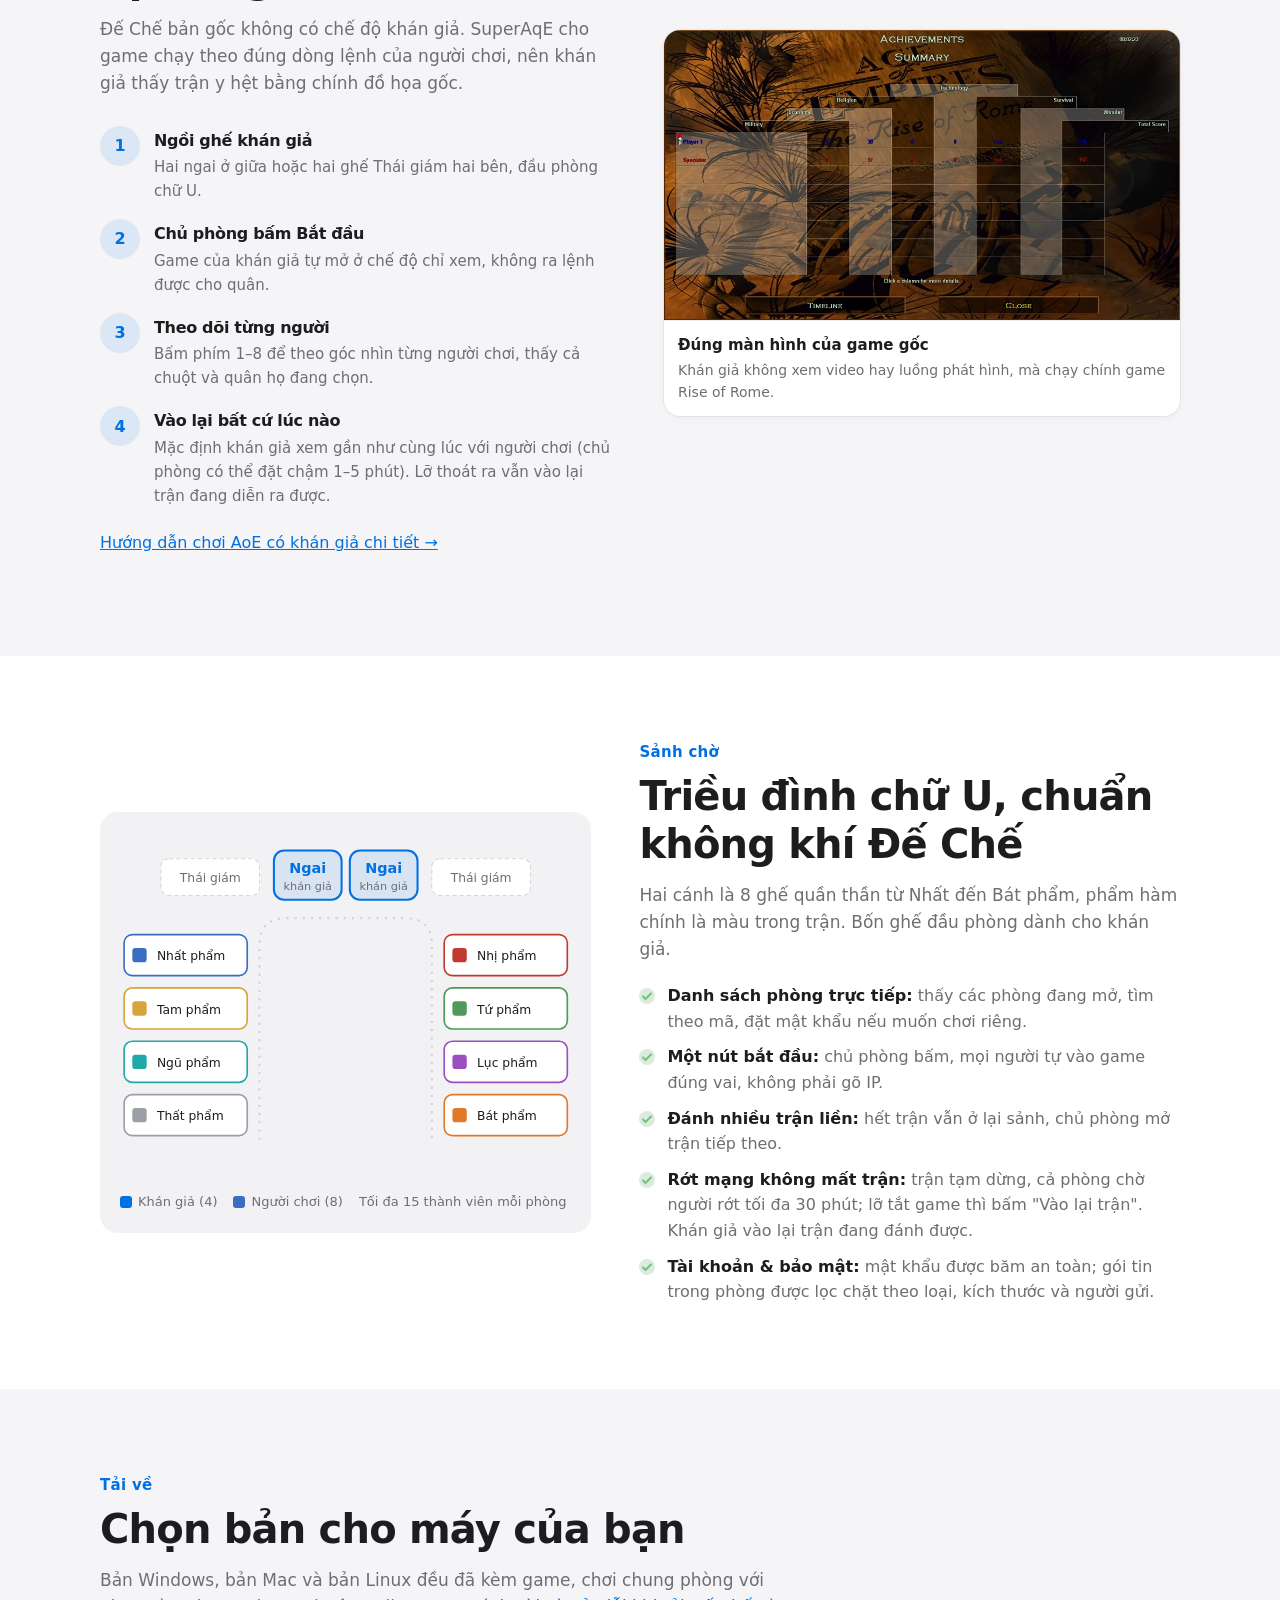
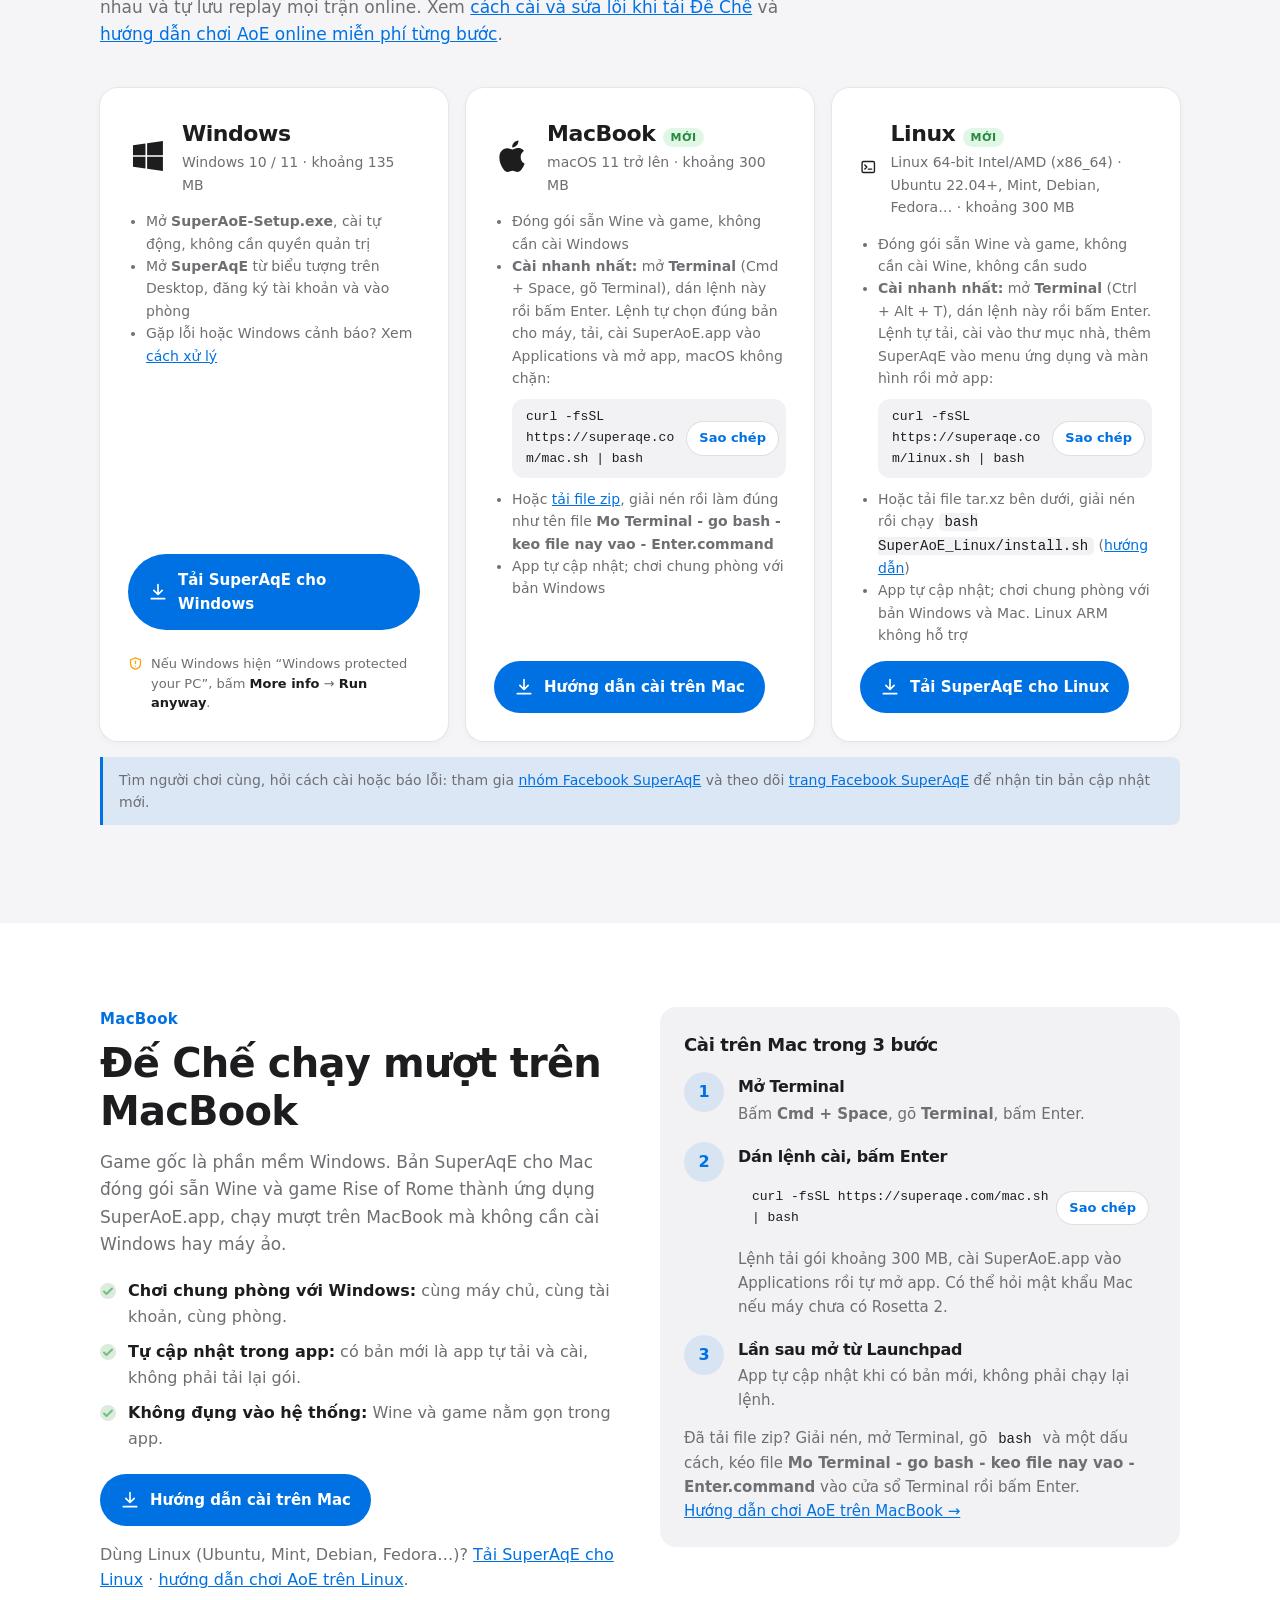
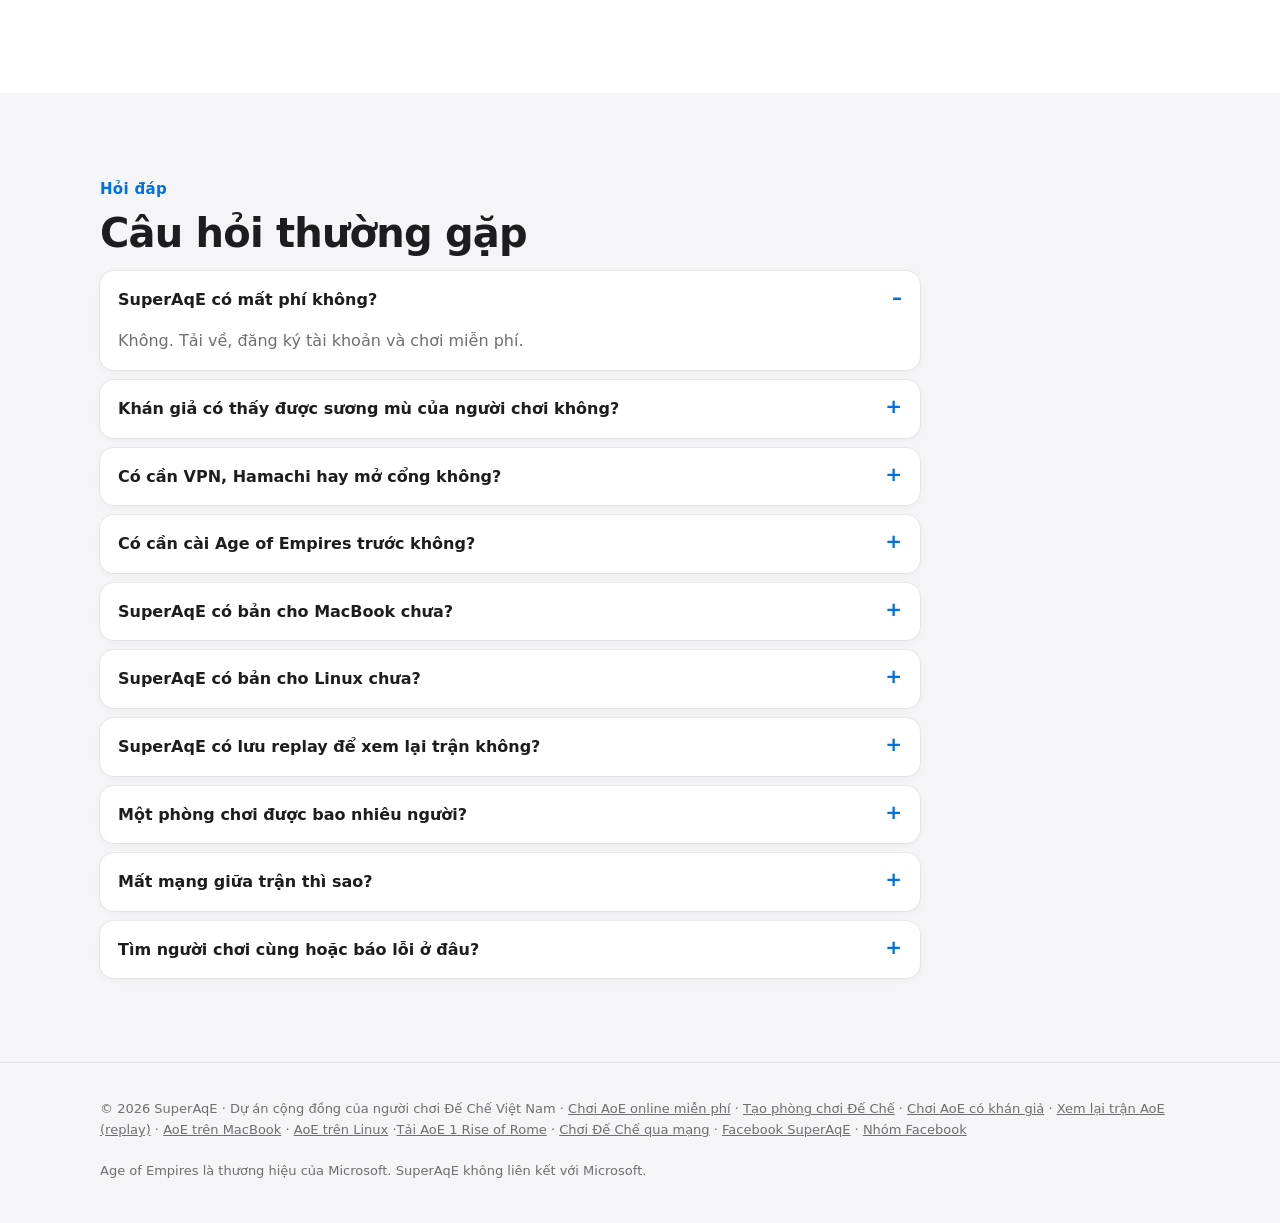
==== commit b7029598: "Mac page and buttons: "MacBook" instead of chip M, install = mac.sh which picks the Apple Silicon or" ====
--- a/index.html
+++ b/index.html
@@ -4,9 +4,9 @@
 <meta charset="utf-8">
 <meta name="viewport" content="width=device-width, initial-scale=1">
 <title>Chơi Đế Chế (AoE) online miễn phí, replay, Mac – SuperAqE</title>
-<meta name="description" content="SuperAqE: chơi Đế Chế (AoE) online miễn phí, lưu và xem lại trận cũ để rút kinh nghiệm, học hỏi đối thủ. Chạy mượt trên Windows và MacBook M1–M4.">
+<meta name="description" content="SuperAqE: chơi Đế Chế (AoE) online miễn phí, lưu và xem lại trận cũ để rút kinh nghiệm, học hỏi đối thủ. Chạy mượt trên Windows và MacBook.">
 <meta property="og:title" content="SuperAqE – Chơi Đế Chế online, xem lại replay, có bản Mac">
-<meta property="og:description" content="Chơi AoE online 8 người + 4 khán giả xem trực tiếp. Lưu và xem lại trận đấu cũ để rút kinh nghiệm, học hỏi từ đối thủ. Chạy mượt trên Windows và MacBook M1–M4. Miễn phí.">
+<meta property="og:description" content="Chơi AoE online 8 người + 4 khán giả xem trực tiếp. Lưu và xem lại trận đấu cũ để rút kinh nghiệm, học hỏi từ đối thủ. Chạy mượt trên Windows và MacBook. Miễn phí.">
 <meta property="og:type" content="website">
 <meta property="og:url" content="https://superaqe.com/">
 <meta property="og:image" content="https://superaqe.com/img/spectator.jpg">
@@ -21,7 +21,7 @@
 <meta property="og:site_name" content="SuperAqE">
 <meta name="twitter:card" content="summary_large_image">
 <meta name="twitter:title" content="SuperAqE – Chơi Đế Chế online, xem lại replay, có bản Mac">
-<meta name="twitter:description" content="Chơi AoE online miễn phí, xem lại trận cũ để rút kinh nghiệm và học hỏi đối thủ. Chạy mượt trên Windows và MacBook M1–M4.">
+<meta name="twitter:description" content="Chơi AoE online miễn phí, xem lại trận cũ để rút kinh nghiệm và học hỏi đối thủ. Chạy mượt trên Windows và MacBook.">
 <meta name="twitter:image" content="https://superaqe.com/img/spectator.jpg">
 <meta name="theme-color" content="#f5f5f7" media="(prefers-color-scheme: light)">
 <meta name="theme-color" content="#111113" media="(prefers-color-scheme: dark)">
@@ -59,9 +59,9 @@
  "name": "SuperAqE",
  "applicationCategory": "GameApplication",
  "operatingSystem": "Windows, macOS, Linux",
- "description": "Launcher chơi Đế Chế (Age of Empires 1 Rise of Rome) online cho Windows 10/11 và MacBook chip Apple: tài khoản, danh sách phòng, phòng chờ 8 người chơi + 4 khán giả xem trực tiếp, mọi trận tự lưu replay để xem lại, không cần VPN hay mở cổng.",
+ "description": "Launcher chơi Đế Chế (Age of Empires 1 Rise of Rome) online cho Windows 10/11 và MacBook: tài khoản, danh sách phòng, phòng chờ 8 người chơi + 4 khán giả xem trực tiếp, mọi trận tự lưu replay để xem lại, không cần VPN hay mở cổng.",
  "url": "https://superaqe.com/",
- "downloadUrl": ["https://superaqe.com/download/setup", "https://superaqe.com/download/mac", "https://superaqe.com/download/linux"],
+ "downloadUrl": ["https://superaqe.com/download/setup", "https://superaqe.com/download/mac", "https://superaqe.com/download/mac-intel", "https://superaqe.com/download/linux"],
  "softwareVersion": "0.3.95",
  "featureList": [
   "Chơi Đế Chế online tới 8 người, không cần VPN hay mở cổng",
@@ -72,7 +72,7 @@
   "Trình xem replay: tua lùi/tới 10 và 30 giây, tốc độ x0.5 đến x8, nhảy tới thời điểm bất kỳ, khóa theo màn hình từng người chơi",
   "Khán giả và replay thấy thao tác chuột, khung kéo chọn, nhà đang đặt và quân đang chọn của người chơi",
   "Lịch sử trận công khai trên web, tải replay, bảng điểm cuối trận; giải đấu loại trực tiếp với kết quả tự động",
-  "Bản cho Windows 10/11 và macOS, chạy mượt trên MacBook chip Apple M1, M2, M3, M4",
+  "Bản cho Windows 10/11 và macOS, chạy mượt trên MacBook",
   "Bản cho Linux 64-bit (Ubuntu, Linux Mint, Debian, Fedora…), kèm sẵn Wine và game, cài không cần sudo",
   "Phòng chờ chữ U, mã phòng 6 ký tự",
   "Tùy chọn phòng: tầm nhìn đồng minh từ đầu trận, Mirror random (hai đội cùng bộ nước), độ phân giải 1024×768 đến 1920×1080",
@@ -133,7 +133,7 @@
    "name": "SuperAqE có bản cho MacBook chưa?",
    "acceptedAnswer": {
     "@type": "Answer",
-    "text": "Có. SuperAqE có bản cài riêng, chạy mượt trên MacBook chip Apple (M1, M2, M3, M4…), tải tại superaqe.com/download/mac. Gói đã kèm Wine và game, cài thành ứng dụng SuperAqE trong thư mục Applications và tự cập nhật trong app. Bản Mac chơi chung phòng với bản Windows. Mac chip Intel không được hỗ trợ."
+    "text": "Có. SuperAqE có bản cài riêng, chạy mượt trên MacBook, cài bằng 1 lệnh Terminal: curl -fsSL https://superaqe.com/mac.sh | bash. Gói đã kèm Wine và game, cài thành ứng dụng SuperAqE trong thư mục Applications và tự cập nhật trong app. Bản Mac chơi chung phòng với bản Windows. Mac chip Intel không được hỗ trợ."
    }
   },
   {
@@ -416,16 +416,16 @@
         <li><a href="/choi-aoe-online-mien-phi/"><span class="fi"><svg viewBox="0 0 24 24" fill="none" stroke="currentColor" stroke-width="1.9" stroke-linecap="round" stroke-linejoin="round"><circle cx="12" cy="12" r="9"/><path d="M3 12h18M12 3a14 14 0 010 18M12 3a14 14 0 000 18"/></svg></span><span><b>Chơi online miễn phí</b>Tạo phòng tới 8 người. Một người mất mạng, cả đội chờ tới 30 phút để người đó vào lại</span></a></li>
         <li><a href="/choi-aoe-co-khan-gia/"><span class="fi"><svg viewBox="0 0 24 24" fill="none" stroke="currentColor" stroke-width="1.9" stroke-linecap="round" stroke-linejoin="round"><path d="M2 12s3.5-7 10-7 10 7 10 7-3.5 7-10 7S2 12 2 12z"/><circle cx="12" cy="12" r="3"/></svg></span><span><b>Mời khách xem trận</b>Khách mời xem 8 người đang thi đấu ở chế độ khán giả</span></a></li>
         <li><a href="/xem-lai-tran-aoe-replay/"><span class="fi"><svg viewBox="0 0 24 24" fill="none" stroke="currentColor" stroke-width="1.9" stroke-linecap="round" stroke-linejoin="round"><path d="M3 12a9 9 0 109-9 9.7 9.7 0 00-6.7 2.8L3 8"/><path d="M3 3v5h5M12 7v5l3 2"/></svg></span><span><b>Xem lại toàn bộ trận cũ</b>Rút kinh nghiệm và học hỏi cách đánh của đối thủ</span></a></li>
-        <li><a href="/choi-aoe-tren-macbook/"><span class="fi"><svg viewBox="0 0 24 24" fill="none" stroke="currentColor" stroke-width="1.9" stroke-linecap="round" stroke-linejoin="round"><rect x="3" y="5" width="18" height="12" rx="2"/><path d="M2 20h20"/></svg></span><span><b>Có ứng dụng cho MacBook</b>Chạy trên MacBook chip Apple M1, M2, M3, M4</span></a></li>
+        <li><a href="/choi-aoe-tren-macbook/"><span class="fi"><svg viewBox="0 0 24 24" fill="none" stroke="currentColor" stroke-width="1.9" stroke-linecap="round" stroke-linejoin="round"><rect x="3" y="5" width="18" height="12" rx="2"/><path d="M2 20h20"/></svg></span><span><b>Có ứng dụng cho MacBook</b>Cài bằng 1 lệnh, kèm sẵn game</span></a></li>
       </ul>
       <div class="btns">
         <a class="btn primary" data-dl="win" href="#tai-ve">
           <svg viewBox="0 0 24 24" fill="currentColor" aria-hidden="true"><path d="M3 5.5l7.5-1v7H3zm8.5-1.2L21 3v8.5h-9.5zM3 12.5h7.5v7L3 18.5zm8.5 0H21V21l-9.5-1.3z"/></svg>
           <span>Tải cho Windows<small>SuperAoE-Setup.exe · có sẵn game</small></span>
         </a>
-        <a class="btn ghost" data-dl="mac" href="https://superaqe.com/download/mac" download>
+        <a class="btn ghost" data-dl="mac" href="/choi-aoe-tren-macbook/#cai-dat">
           <svg viewBox="0 0 24 24" fill="currentColor" aria-hidden="true"><path d="M16.4 12.6c0-2.4 2-3.6 2.1-3.6-1.1-1.7-2.9-1.9-3.5-1.9-1.5-.2-2.9.9-3.7.9-.8 0-1.9-.9-3.2-.8-1.6 0-3.1 1-4 2.4-1.7 3-.4 7.4 1.2 9.8.8 1.2 1.8 2.5 3 2.4 1.2 0 1.7-.8 3.1-.8s1.9.8 3.2.8c1.3 0 2.1-1.2 2.9-2.4.9-1.4 1.3-2.7 1.3-2.8-.1 0-2.4-.9-2.4-4zM14 5.4c.7-.8 1.1-1.9 1-3-1 0-2.1.6-2.8 1.4-.6.7-1.2 1.8-1 2.9 1 .1 2.1-.5 2.8-1.3z"/></svg>
-          <span>Tải cho Mac<small>MacBook M1, M2, M3, M4</small></span>
+          <span>Cài cho Mac<small>MacBook · 1 lệnh Terminal</small></span>
         </a>
         <a class="btn ghost" data-dl="linux" href="https://superaqe.com/download/linux" download>
           <svg viewBox="0 0 24 24" fill="none" stroke="currentColor" stroke-width="2" stroke-linecap="round" stroke-linejoin="round" aria-hidden="true"><rect x="3" y="4" width="18" height="16" rx="2"/><path d="M7 9l3 3-3 3M12 15h5"/></svg>
@@ -513,8 +513,8 @@
       </div>
       <div class="card">
         <div class="ico"><svg viewBox="0 0 24 24" fill="none" stroke="currentColor" stroke-width="1.8" stroke-linecap="round" stroke-linejoin="round"><rect x="3" y="5" width="18" height="12" rx="2"/><path d="M2 20h20"/></svg></div>
-        <h3>Chạy mượt trên MacBook M</h3>
-        <p>Bản cài riêng cho Mac chip Apple (M1, M2, M3, M4…), chạy mượt, đóng gói sẵn Wine và game, không cần cài Windows. Tự cập nhật, chơi chung phòng với Windows.</p>
+        <h3>Chạy mượt trên MacBook</h3>
+        <p>Bản cài riêng cho MacBook, chạy mượt, đóng gói sẵn Wine và game, không cần cài Windows. Tự cập nhật, chơi chung phòng với Windows.</p>
       </div>
       <div class="card">
         <div class="ico"><svg viewBox="0 0 24 24" fill="none" stroke="currentColor" stroke-width="1.8" stroke-linecap="round" stroke-linejoin="round"><path d="M4 20V10M20 20V10M4 10c0-3 3.6-6 8-6s8 3 8 6"/><circle cx="12" cy="8" r="1.5"/></svg></div>
@@ -636,17 +636,17 @@
       <div class="os">
         <div class="osh">
           <svg viewBox="0 0 24 24" fill="currentColor" aria-hidden="true"><path d="M16.4 12.6c0-2.4 2-3.6 2.1-3.6-1.1-1.7-2.9-1.9-3.5-1.9-1.5-.2-2.9.9-3.7.9-.8 0-1.9-.9-3.2-.8-1.6 0-3.1 1-4 2.4-1.7 3-.4 7.4 1.2 9.8.8 1.2 1.8 2.5 3 2.4 1.2 0 1.7-.8 3.1-.8s1.9.8 3.2.8c1.3 0 2.1-1.2 2.9-2.4.9-1.4 1.3-2.7 1.3-2.8-.1 0-2.4-.9-2.4-4zM14 5.4c.7-.8 1.1-1.9 1-3-1 0-2.1.6-2.8 1.4-.6.7-1.2 1.8-1 2.9 1 .1 2.1-.5 2.8-1.3z"/></svg>
-          <div><h3>MacBook <span class="badge new">MỚI</span></h3><p class="req">macOS · chip Apple M1, M2, M3, M4… · khoảng 300 MB</p></div>
+          <div><h3>MacBook <span class="badge new">MỚI</span></h3><p class="req">macOS 11 trở lên · khoảng 300 MB</p></div>
         </div>
         <ul>
           <li>Đóng gói sẵn Wine và game, không cần cài Windows</li>
-          <li><b>Cài nhanh nhất:</b> mở <b>Terminal</b> (Cmd + Space, gõ Terminal), dán lệnh này rồi bấm Enter. Lệnh tự tải, cài SuperAoE.app vào Applications và mở app, macOS không chặn:<div class="cmdline"><code>curl -fsSL https://superaqe.com/mac.sh | bash</code><button type="button" class="copy" data-copy="curl -fsSL https://superaqe.com/mac.sh | bash">Sao chép</button></div></li>
-          <li>Hoặc tải file zip bên dưới, giải nén rồi làm đúng như tên file <b>Mo Terminal - go bash - keo file nay vao - Enter.command</b></li>
-          <li>App tự cập nhật; chơi chung phòng với bản Windows. Mac chip Intel không hỗ trợ</li>
+          <li><b>Cài nhanh nhất:</b> mở <b>Terminal</b> (Cmd + Space, gõ Terminal), dán lệnh này rồi bấm Enter. Lệnh tự chọn đúng bản cho máy, tải, cài SuperAoE.app vào Applications và mở app, macOS không chặn:<div class="cmdline"><code>curl -fsSL https://superaqe.com/mac.sh | bash</code><button type="button" class="copy" data-copy="curl -fsSL https://superaqe.com/mac.sh | bash">Sao chép</button></div></li>
+          <li>Hoặc <a href="/choi-aoe-tren-macbook/#tai-zip">tải file zip</a>, giải nén rồi làm đúng như tên file <b>Mo Terminal - go bash - keo file nay vao - Enter.command</b></li>
+          <li>App tự cập nhật; chơi chung phòng với bản Windows</li>
         </ul>
-        <a class="btn primary" data-dl="mac" href="https://superaqe.com/download/mac" download>
+        <a class="btn primary" data-dl="mac" href="/choi-aoe-tren-macbook/#cai-dat">
           <svg viewBox="0 0 24 24" fill="none" stroke="currentColor" stroke-width="2" stroke-linecap="round" stroke-linejoin="round" aria-hidden="true"><path d="M12 3v12M7 10l5 5 5-5M4 20h16"/></svg>
-          <span data-mac-label>Tải SuperAqE cho Mac</span>
+          <span data-mac-label>Hướng dẫn cài trên Mac</span>
         </a>
       </div>
       <div class="os">
@@ -674,16 +674,16 @@
   <div class="wrap mac">
     <div>
       <div class="kicker">MacBook</div>
-      <h2>Đế Chế chạy mượt trên MacBook M1, M2, M3, M4</h2>
-      <p class="sub" style="margin-bottom:20px">Game gốc là phần mềm Windows. Bản SuperAqE cho Mac đóng gói sẵn Wine và game Rise of Rome thành ứng dụng SuperAoE.app, chạy mượt trên MacBook chip Apple mà không cần cài Windows hay máy ảo.</p>
+      <h2>Đế Chế chạy mượt trên MacBook</h2>
+      <p class="sub" style="margin-bottom:20px">Game gốc là phần mềm Windows. Bản SuperAqE cho Mac đóng gói sẵn Wine và game Rise of Rome thành ứng dụng SuperAoE.app, chạy mượt trên MacBook mà không cần cài Windows hay máy ảo.</p>
       <ul class="ticks">
         <li><b>Chơi chung phòng với Windows:</b> cùng máy chủ, cùng tài khoản, cùng phòng.</li>
         <li><b>Tự cập nhật trong app:</b> có bản mới là app tự tải và cài, không phải tải lại gói.</li>
         <li><b>Không đụng vào hệ thống:</b> Wine và game nằm gọn trong app.</li>
       </ul>
-      <p style="margin-top:22px"><a class="btn primary" data-dl="mac" href="https://superaqe.com/download/mac" download>
+      <p style="margin-top:22px"><a class="btn primary" data-dl="mac" href="/choi-aoe-tren-macbook/#cai-dat">
         <svg viewBox="0 0 24 24" fill="none" stroke="currentColor" stroke-width="2" stroke-linecap="round" stroke-linejoin="round" aria-hidden="true"><path d="M12 3v12M7 10l5 5 5-5M4 20h16"/></svg>
-        Tải SuperAqE cho Mac</a></p>
+        Hướng dẫn cài trên Mac</a></p>
       <p style="margin-top:14px">Dùng Linux (Ubuntu, Mint, Debian, Fedora…)? <a data-dl="linux" href="https://superaqe.com/download/linux" download>Tải SuperAqE cho Linux</a> · <a href="/choi-aoe-tren-linux/">hướng dẫn chơi AoE trên Linux</a>.</p>
     </div>
     <div>
@@ -710,7 +710,7 @@
       <details><summary>Khán giả có thấy được sương mù của người chơi không?</summary><p>Khán giả thấy toàn bản đồ và có thể chuyển sang góc nhìn của từng người chơi bằng phím 1–8. Khán giả xem gần như cùng lúc với người chơi, nên chủ phòng nên mời khán giả mình tin tưởng.</p></details>
       <details><summary>Có cần VPN, Hamachi hay mở cổng không?</summary><p>Không. Launcher tự nối các máy trong trận với nhau (P2P qua WebRTC), không nối thẳng được thì chạy qua máy chủ SuperAqE trên Cloudflare; chỉ cần có Internet là vào phòng được.</p></details>
       <details><summary>Có cần cài Age of Empires trước không?</summary><p>Không. Bộ cài SuperAoE-Setup.exe đã có sẵn Age of Empires 1 Rise of Rome, cài là chạy.</p></details>
-      <details><summary>SuperAqE có bản cho MacBook chưa?</summary><p>Có. SuperAqE có bản cài riêng, chạy mượt trên MacBook chip Apple (M1, M2, M3, M4…), tải tại <a href="https://superaqe.com/download/mac">superaqe.com/download/mac</a>. Gói đã kèm Wine và game, cài thành ứng dụng SuperAqE trong thư mục Applications và tự cập nhật trong app. Bản Mac chơi chung phòng với bản Windows. Mac chip Intel không được hỗ trợ.</p></details>
+      <details><summary>SuperAqE có bản cho MacBook chưa?</summary><p>Có. SuperAqE có bản cài riêng, chạy mượt trên MacBook, cài bằng 1 lệnh Terminal (<a href="/choi-aoe-tren-macbook/#cai-dat">xem cách cài</a>). Gói đã kèm Wine và game, cài thành ứng dụng SuperAqE trong thư mục Applications và tự cập nhật trong app. Bản Mac chơi chung phòng với bản Windows. Mac chip Intel không được hỗ trợ.</p></details>
       <details><summary>SuperAqE có bản cho Linux chưa?</summary><p>Có. SuperAqE có bản cho Linux 64-bit Intel/AMD (x86_64) có giao diện đồ họa: Ubuntu 22.04 trở lên, Linux Mint, Debian, Fedora…, tải tại <a href="https://superaqe.com/download/linux">superaqe.com/download/linux</a>. Gói đã kèm Wine và game, không cần cài Wine, không cần sudo, tự cập nhật. Cách cài dễ nhất: mở Terminal (Ctrl + Alt + T), dán <code>curl -fsSL https://superaqe.com/linux.sh | bash</code> rồi bấm Enter (<a href="/choi-aoe-tren-linux/">hướng dẫn chi tiết</a>). Bản Linux chơi chung phòng với bản Windows và Mac. Linux ARM không được hỗ trợ.</p></details>
       <details><summary>SuperAqE có lưu replay để xem lại trận không?</summary><p>Có. Mọi trận online trên SuperAqE được tự động lưu replay (.aoerep) trên máy chủ, để bạn xem lại trận đấu cũ, rút kinh nghiệm và học hỏi từ đối thủ. Trong launcher, vào menu Lịch sử trận / Xem lại, bấm vào trận để xem lại bằng chính game gốc, tua lùi/tới 10 hoặc 30 giây, chỉnh tốc độ x0.5 đến x8. Miễn phí. <a href="/xem-lai-tran-aoe-replay/">Xem hướng dẫn replay</a>.</p></details>
       <details><summary>Một phòng chơi được bao nhiêu người?</summary><p>Tối đa 8 người chơi và 4 khán giả. Mỗi phòng nhận tối đa 15 thành viên.</p></details>
@@ -730,14 +730,15 @@
 
 <script>
 // Download links (served by the relay Worker from R2).
-// The Mac build (Apple Silicon, bundled Wine) is served from R2 SuperAoE_Mac_M.zip.
+// Mac buttons go to the one-line install (mac.sh picks the Apple Silicon or Intel kit): a browser
+// cannot tell an Intel Mac from an Apple Silicon one, so there is no direct zip link here.
 const WIN_URL = "https://superaqe.com/download/setup";
-const MAC_URL = "https://superaqe.com/download/mac";
+const MAC_URL = "/choi-aoe-tren-macbook/#cai-dat";
 // The Linux build (x86_64, bundled WoW64 Wine) is served as SuperAoE_Linux.tar.xz.
 const LINUX_URL = "https://superaqe.com/download/linux";
 
 document.querySelectorAll('[data-dl="win"]').forEach(a => { a.href = WIN_URL; a.setAttribute("download", ""); });
-document.querySelectorAll('[data-dl="mac"]').forEach(a => { a.href = MAC_URL; a.setAttribute("download", ""); });
+document.querySelectorAll('[data-dl="mac"]').forEach(a => { a.href = MAC_URL; a.removeAttribute("download"); });
 document.querySelectorAll('[data-dl="linux"]').forEach(a => { a.href = LINUX_URL; a.setAttribute("download", ""); });
 // Copy buttons for the Mac / Linux one-line install commands.
 document.querySelectorAll("[data-copy]").forEach(b => b.addEventListener("click", async () => {
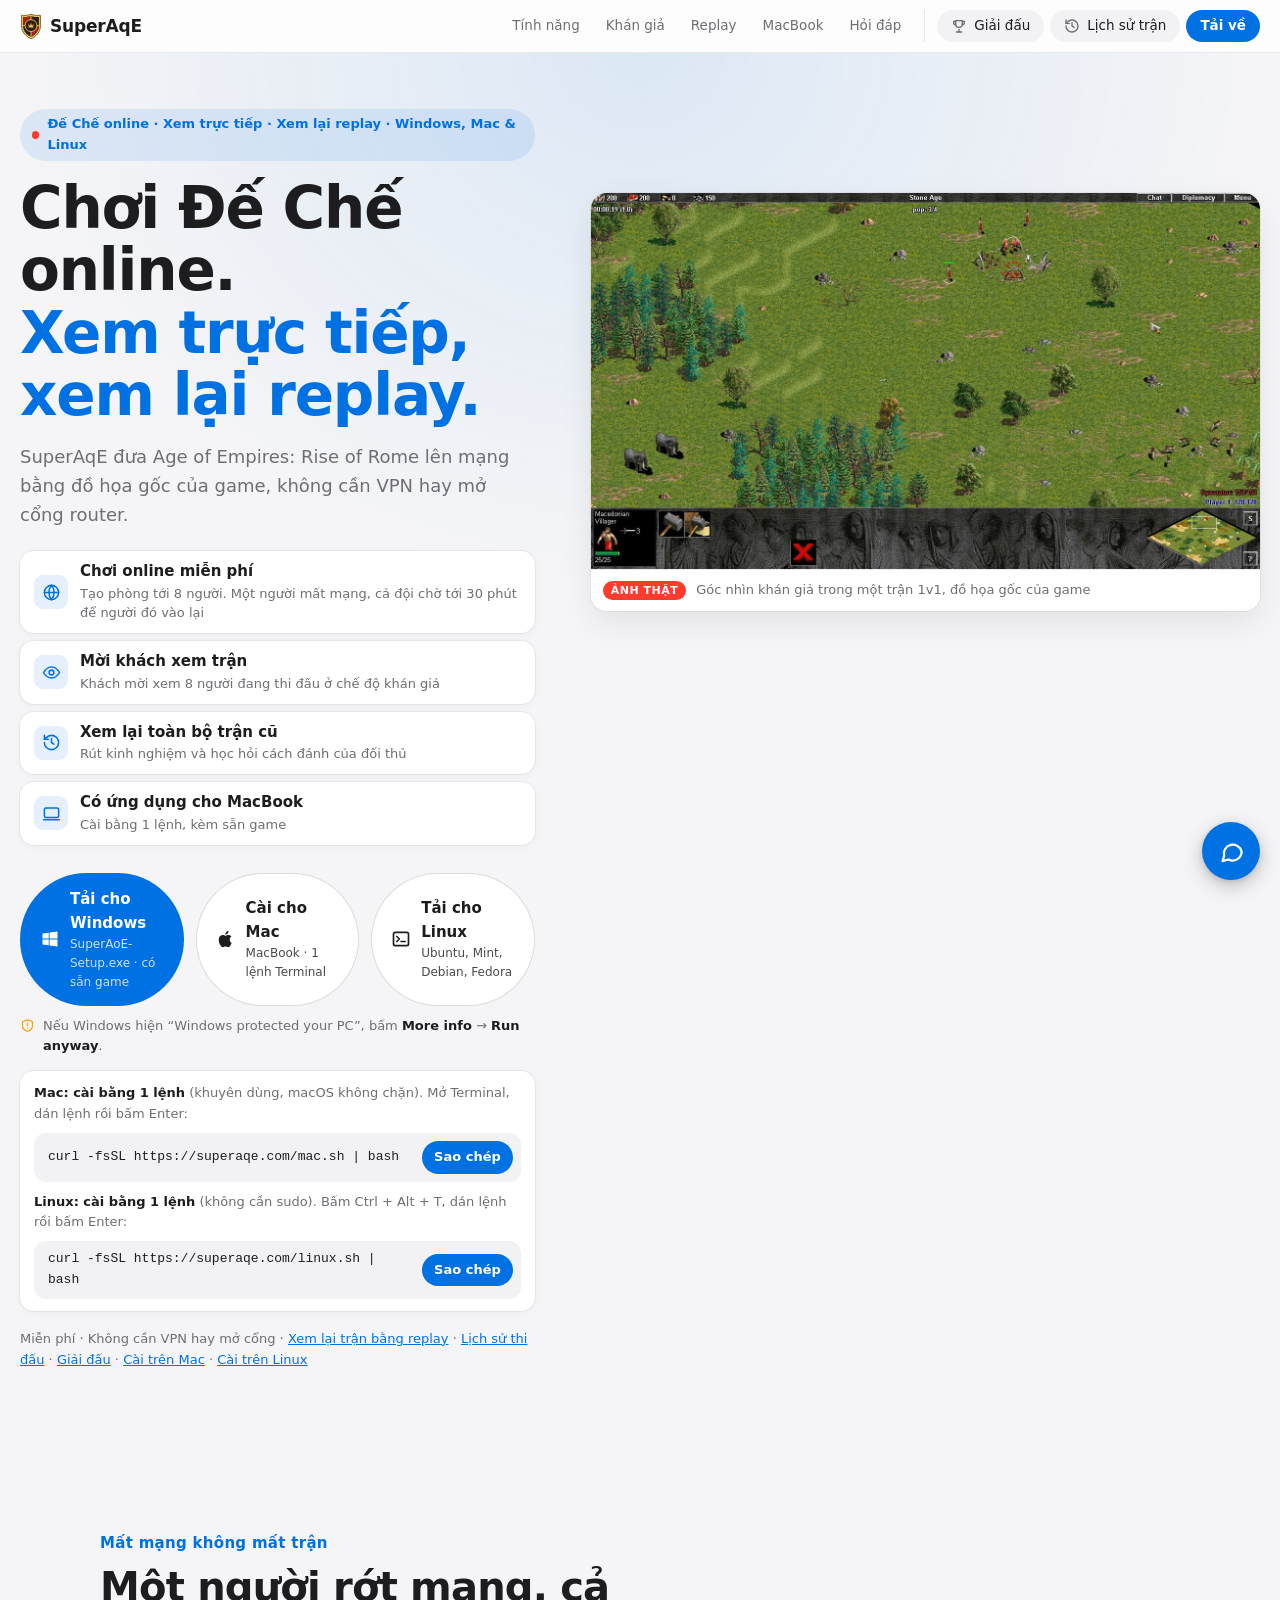
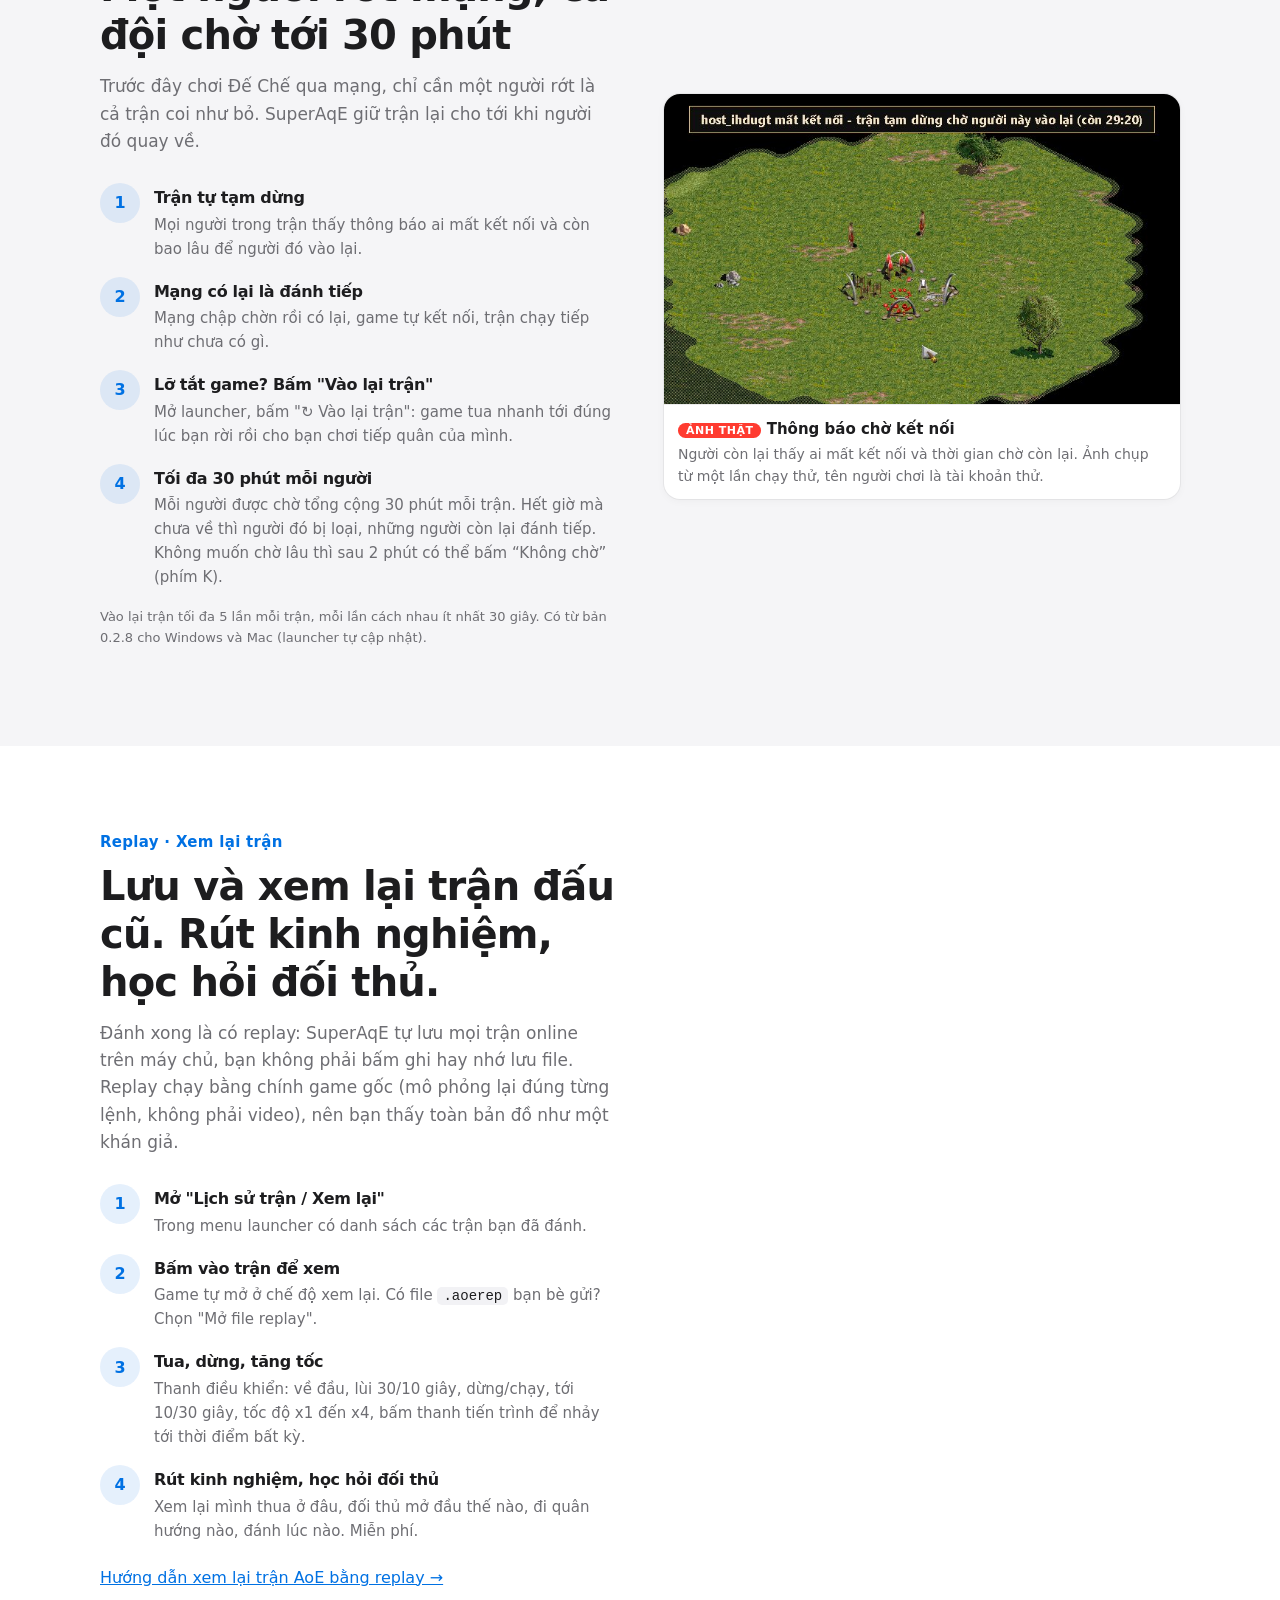
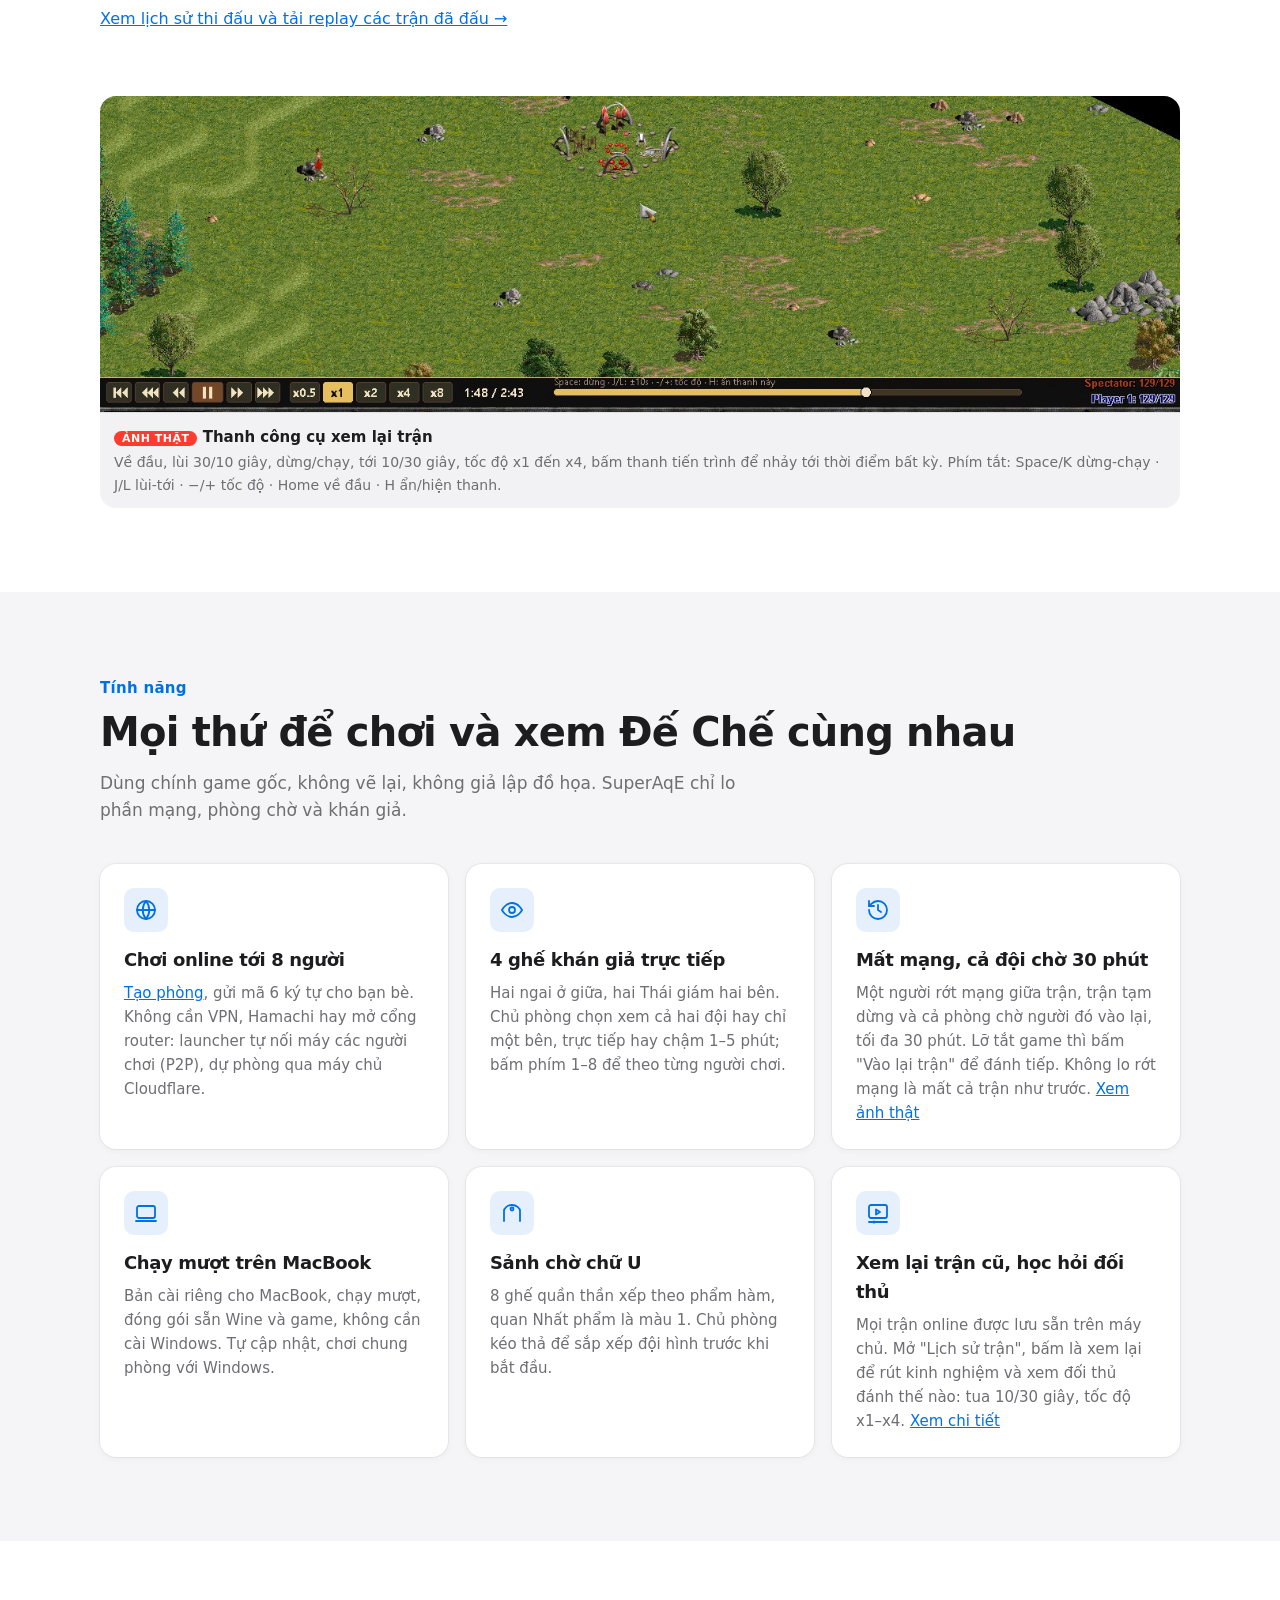
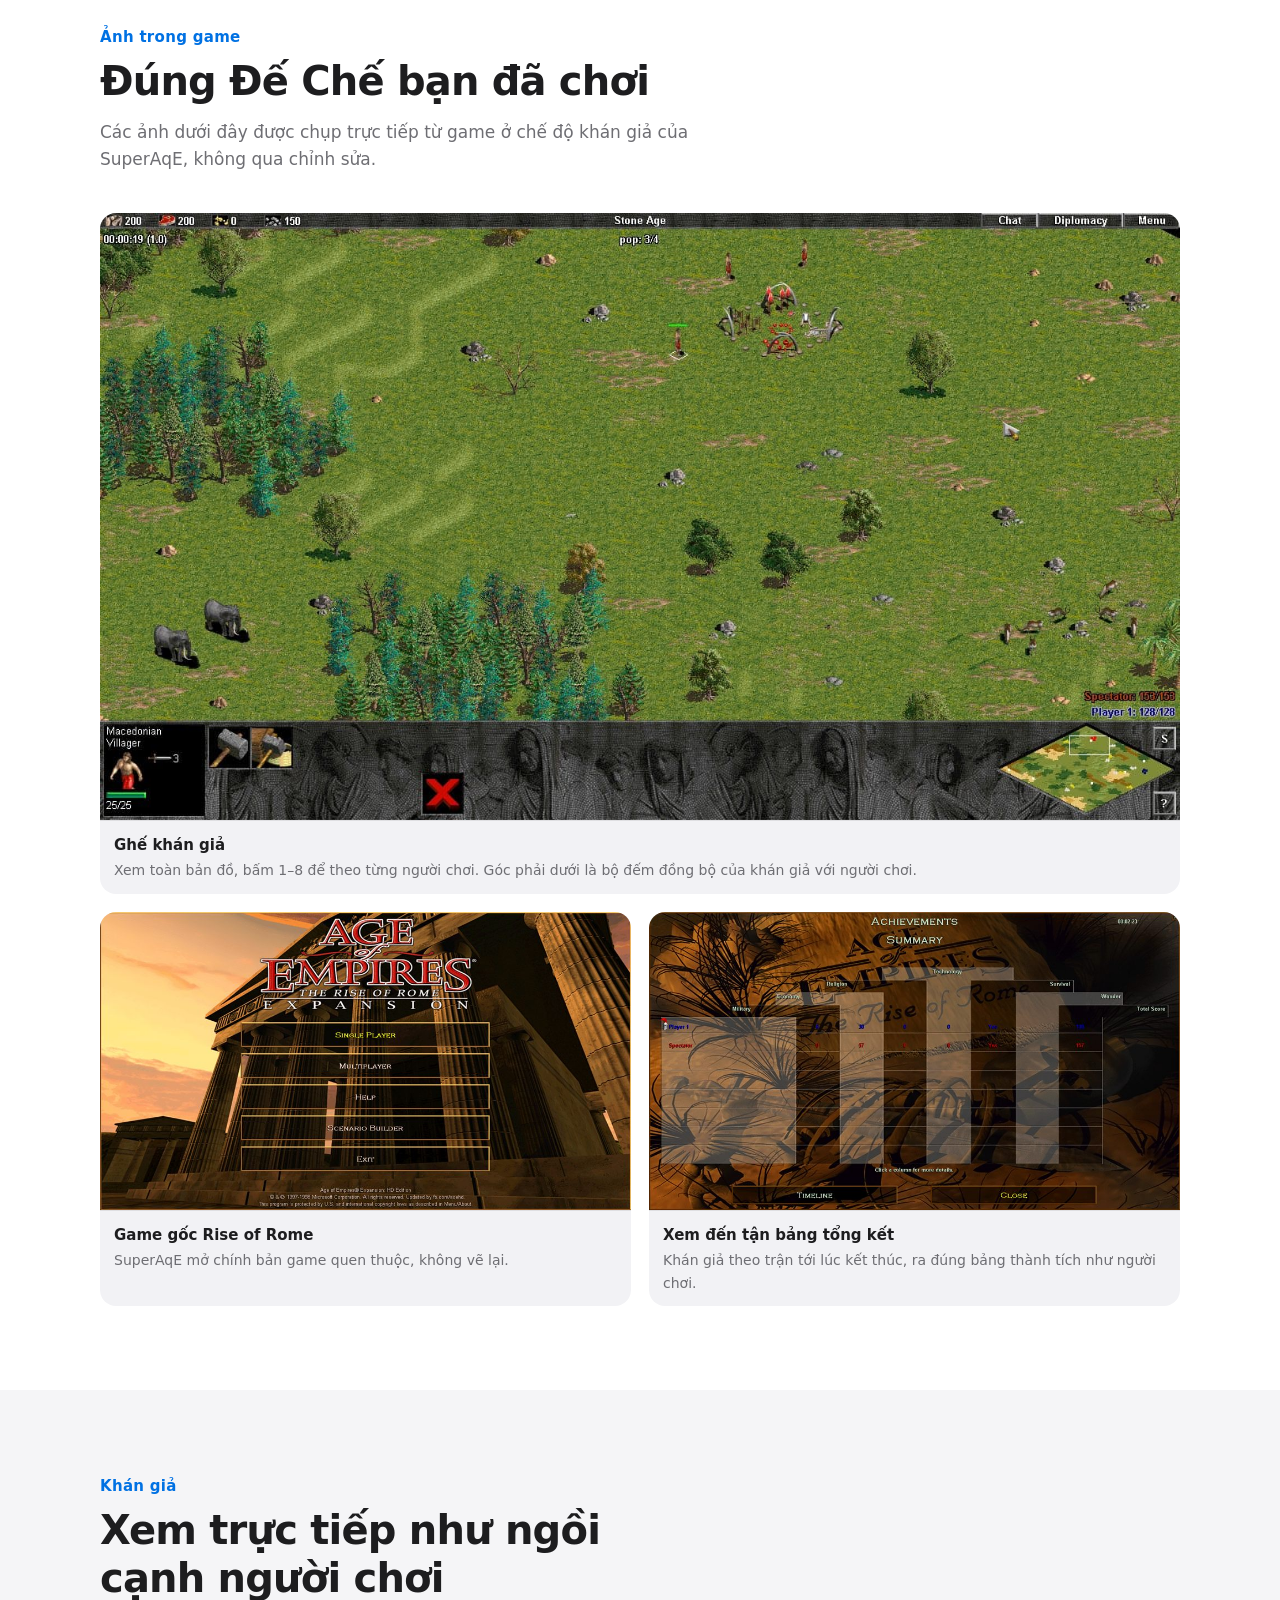
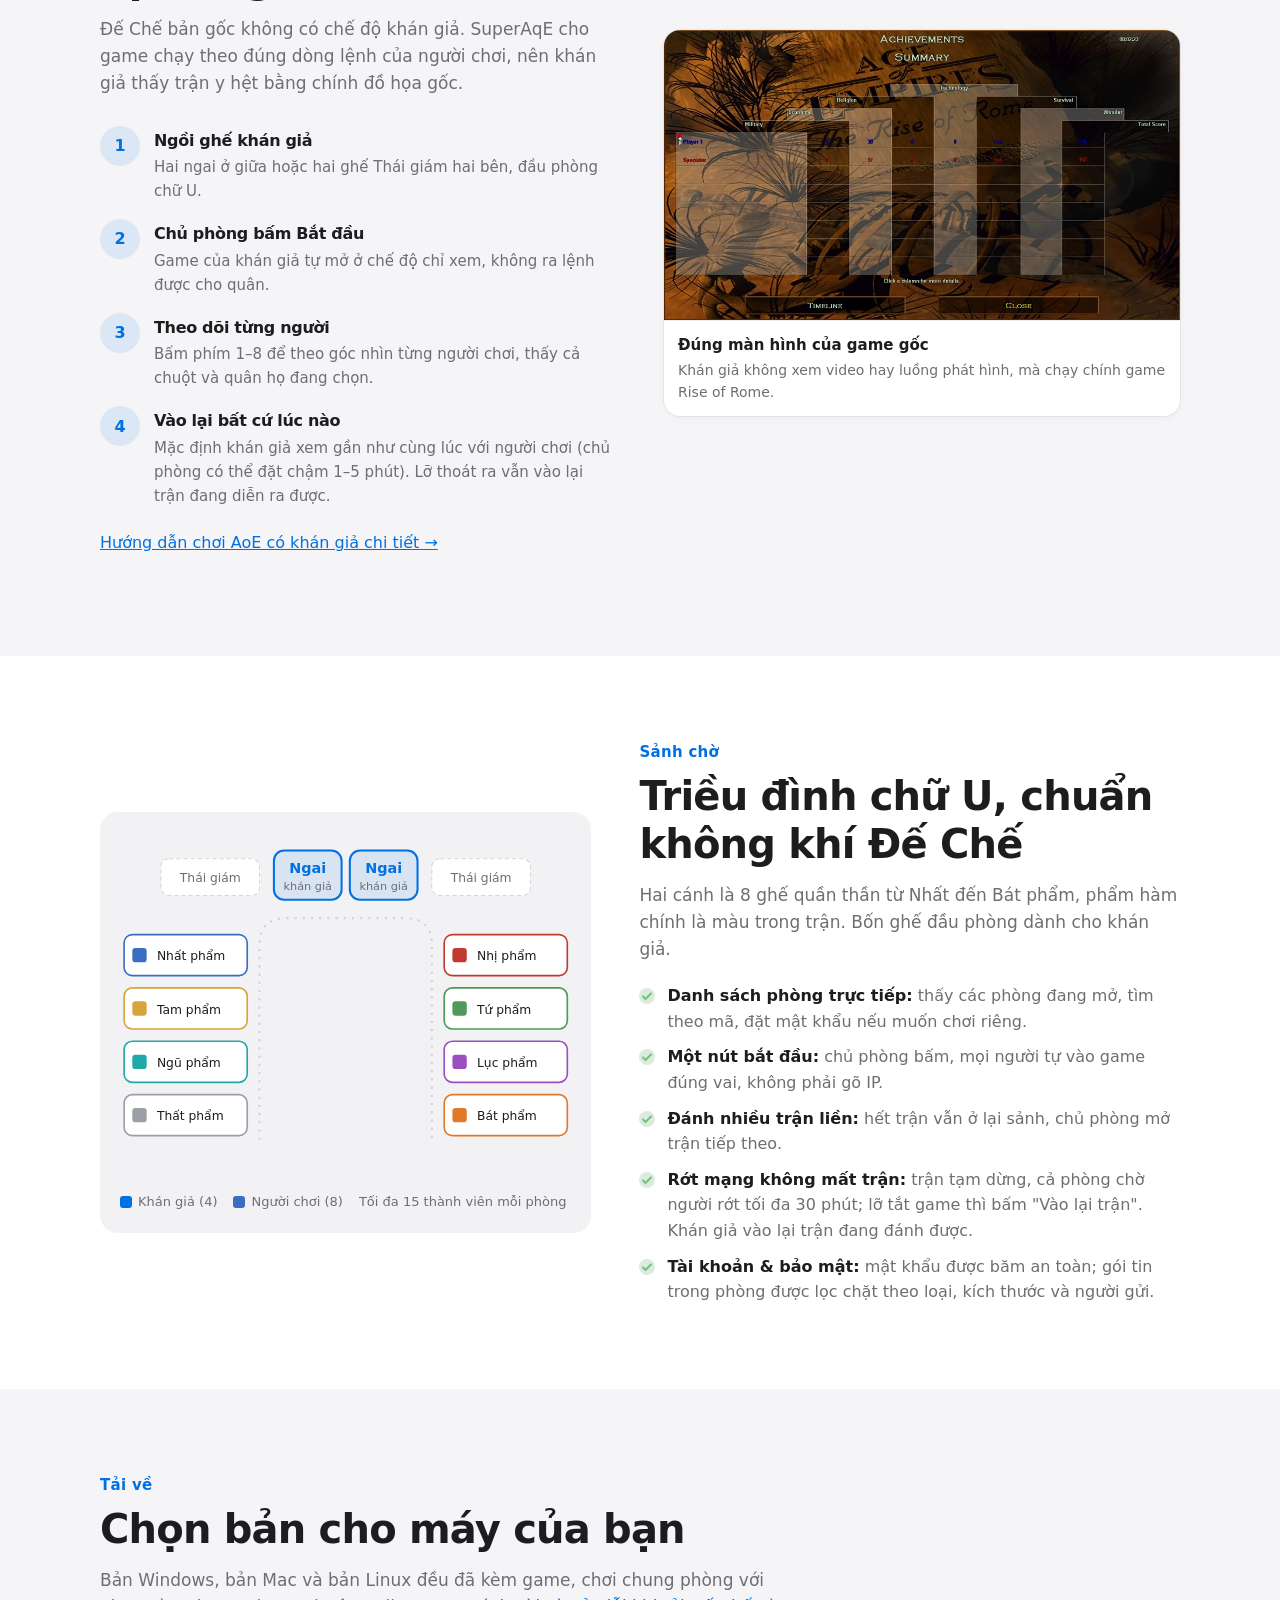
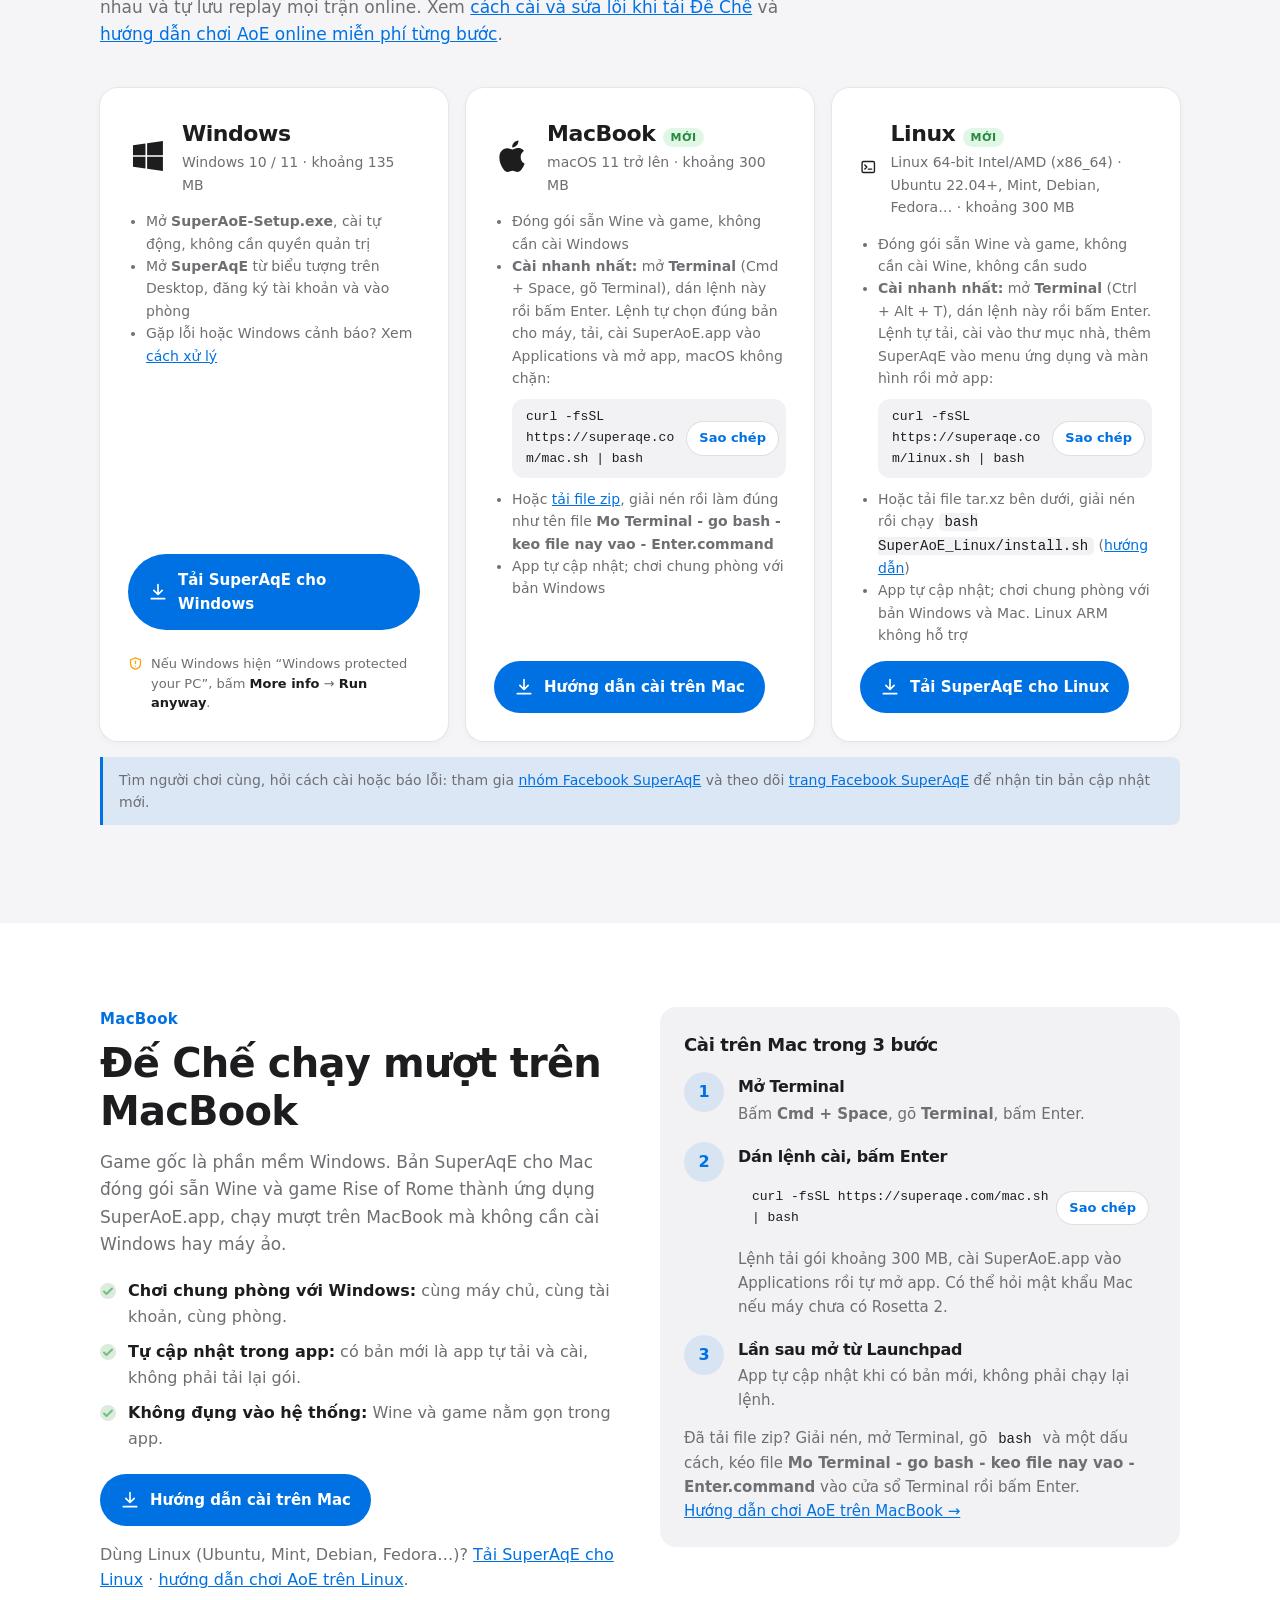
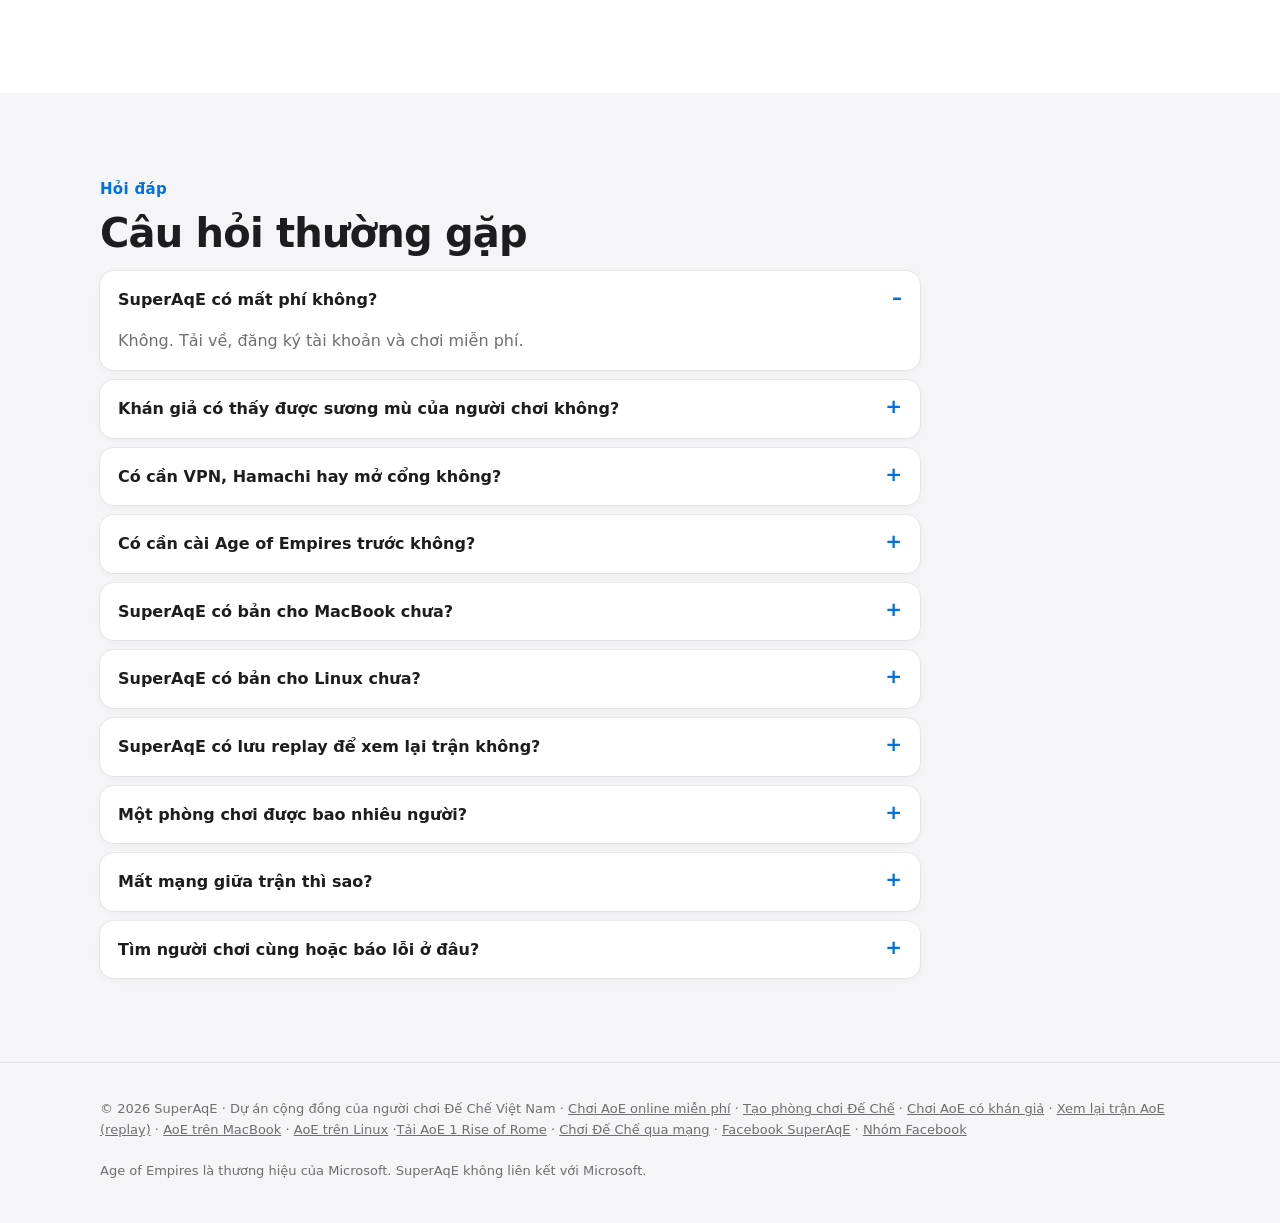
==== commit 54102dba: "Replay speeds now x1-x4 (launcher 0.3.99) Co-Authored-By: Claude Opus 5.5 <noreply@anthropic.com>" ====
--- a/index.html
+++ b/index.html
@@ -69,7 +69,7 @@
   "Chủ phòng chọn khán giả xem một bên hoặc cả hai, trực tiếp hoặc chậm 1–5 phút",
   "Khán giả và replay thấy công nghệ từng người chơi đã nghiên cứu (icon gốc của game)",
   "Lưu và xem lại trận đấu cũ (replay tự lưu mọi trận online) để rút kinh nghiệm và học hỏi từ đối thủ",
-  "Trình xem replay: tua lùi/tới 10 và 30 giây, tốc độ x0.5 đến x8, nhảy tới thời điểm bất kỳ, khóa theo màn hình từng người chơi",
+  "Trình xem replay: tua lùi/tới 10 và 30 giây, tốc độ x1 đến x4, nhảy tới thời điểm bất kỳ, khóa theo màn hình từng người chơi",
   "Khán giả và replay thấy thao tác chuột, khung kéo chọn, nhà đang đặt và quân đang chọn của người chơi",
   "Lịch sử trận công khai trên web, tải replay, bảng điểm cuối trận; giải đấu loại trực tiếp với kết quả tự động",
   "Bản cho Windows 10/11 và macOS, chạy mượt trên MacBook",
@@ -149,7 +149,7 @@
    "name": "SuperAqE có lưu replay để xem lại trận không?",
    "acceptedAnswer": {
     "@type": "Answer",
-    "text": "Có. Mọi trận online trên SuperAqE được tự động lưu replay (.aoerep) trên máy chủ, để bạn xem lại trận đấu cũ, rút kinh nghiệm và học hỏi từ đối thủ. Trong launcher, vào menu Lịch sử trận / Xem lại, bấm vào trận để xem lại bằng chính game gốc, tua lùi/tới 10 hoặc 30 giây, chỉnh tốc độ x0.5 đến x8. Miễn phí."
+    "text": "Có. Mọi trận online trên SuperAqE được tự động lưu replay (.aoerep) trên máy chủ, để bạn xem lại trận đấu cũ, rút kinh nghiệm và học hỏi từ đối thủ. Trong launcher, vào menu Lịch sử trận / Xem lại, bấm vào trận để xem lại bằng chính game gốc, tua lùi/tới 10 hoặc 30 giây, chỉnh tốc độ x1 đến x4. Miễn phí."
    }
   },
   {
@@ -477,7 +477,7 @@
       <ol class="steps">
         <li><span class="n">1</span><div><h3>Mở "Lịch sử trận / Xem lại"</h3><p>Trong menu launcher có danh sách các trận bạn đã đánh.</p></div></li>
         <li><span class="n">2</span><div><h3>Bấm vào trận để xem</h3><p>Game tự mở ở chế độ xem lại. Có file <code>.aoerep</code> bạn bè gửi? Chọn "Mở file replay".</p></div></li>
-        <li><span class="n">3</span><div><h3>Tua, dừng, tăng tốc</h3><p>Thanh điều khiển: về đầu, lùi 30/10 giây, dừng/chạy, tới 10/30 giây, tốc độ x0.5 đến x8, bấm thanh tiến trình để nhảy tới thời điểm bất kỳ.</p></div></li>
+        <li><span class="n">3</span><div><h3>Tua, dừng, tăng tốc</h3><p>Thanh điều khiển: về đầu, lùi 30/10 giây, dừng/chạy, tới 10/30 giây, tốc độ x1 đến x4, bấm thanh tiến trình để nhảy tới thời điểm bất kỳ.</p></div></li>
         <li><span class="n">4</span><div><h3>Rút kinh nghiệm, học hỏi đối thủ</h3><p>Xem lại mình thua ở đâu, đối thủ mở đầu thế nào, đi quân hướng nào, đánh lúc nào. Miễn phí.</p></div></li>
       </ol>
       <p style="margin-top:22px"><a href="/xem-lai-tran-aoe-replay/">Hướng dẫn xem lại trận AoE bằng replay →</a></p>
@@ -485,7 +485,7 @@
     </div>
     <figure class="shot wide">
       <a href="img/replay-tua.jpg" target="_blank" rel="noopener"><img src="img/replay-tua.jpg" width="1366" height="400" loading="lazy" alt="Ảnh chụp thật thanh công cụ xem lại trận của SuperAqE: về đầu, lùi 30 và 10 giây, dừng, tới 10 và 30 giây, tốc độ x0.5 đến x8, thời gian 1:48 / 2:43 và thanh tiến trình"></a>
-      <figcaption><b><span class="live">ẢNH THẬT</span> Thanh công cụ xem lại trận</b>Về đầu, lùi 30/10 giây, dừng/chạy, tới 10/30 giây, tốc độ x0.5 đến x8, bấm thanh tiến trình để nhảy tới thời điểm bất kỳ. Phím tắt: Space/K dừng-chạy · J/L lùi-tới · −/+ tốc độ · Home về đầu · H ẩn/hiện thanh.</figcaption>
+      <figcaption><b><span class="live">ẢNH THẬT</span> Thanh công cụ xem lại trận</b>Về đầu, lùi 30/10 giây, dừng/chạy, tới 10/30 giây, tốc độ x1 đến x4, bấm thanh tiến trình để nhảy tới thời điểm bất kỳ. Phím tắt: Space/K dừng-chạy · J/L lùi-tới · −/+ tốc độ · Home về đầu · H ẩn/hiện thanh.</figcaption>
     </figure>
   </div>
 </section>
@@ -524,7 +524,7 @@
       <div class="card">
         <div class="ico"><svg viewBox="0 0 24 24" fill="none" stroke="currentColor" stroke-width="1.8" stroke-linecap="round" stroke-linejoin="round"><rect x="3" y="4" width="18" height="13" rx="2"/><path d="M10 8.5v5l4-2.5z"/><path d="M3 21h18"/><circle cx="8" cy="21" r="0.6"/></svg></div>
         <h3>Xem lại trận cũ, học hỏi đối thủ</h3>
-        <p>Mọi trận online được lưu sẵn trên máy chủ. Mở "Lịch sử trận", bấm là xem lại để rút kinh nghiệm và xem đối thủ đánh thế nào: tua 10/30 giây, tốc độ x0.5–x8. <a href="/xem-lai-tran-aoe-replay/">Xem chi tiết</a></p>
+        <p>Mọi trận online được lưu sẵn trên máy chủ. Mở "Lịch sử trận", bấm là xem lại để rút kinh nghiệm và xem đối thủ đánh thế nào: tua 10/30 giây, tốc độ x1–x4. <a href="/xem-lai-tran-aoe-replay/">Xem chi tiết</a></p>
       </div>
     </div>
   </div>
@@ -712,7 +712,7 @@
       <details><summary>Có cần cài Age of Empires trước không?</summary><p>Không. Bộ cài SuperAoE-Setup.exe đã có sẵn Age of Empires 1 Rise of Rome, cài là chạy.</p></details>
       <details><summary>SuperAqE có bản cho MacBook chưa?</summary><p>Có. SuperAqE có bản cài riêng, chạy mượt trên MacBook, cài bằng 1 lệnh Terminal (<a href="/choi-aoe-tren-macbook/#cai-dat">xem cách cài</a>). Gói đã kèm Wine và game, cài thành ứng dụng SuperAqE trong thư mục Applications và tự cập nhật trong app. Bản Mac chơi chung phòng với bản Windows. Mac chip Intel không được hỗ trợ.</p></details>
       <details><summary>SuperAqE có bản cho Linux chưa?</summary><p>Có. SuperAqE có bản cho Linux 64-bit Intel/AMD (x86_64) có giao diện đồ họa: Ubuntu 22.04 trở lên, Linux Mint, Debian, Fedora…, tải tại <a href="https://superaqe.com/download/linux">superaqe.com/download/linux</a>. Gói đã kèm Wine và game, không cần cài Wine, không cần sudo, tự cập nhật. Cách cài dễ nhất: mở Terminal (Ctrl + Alt + T), dán <code>curl -fsSL https://superaqe.com/linux.sh | bash</code> rồi bấm Enter (<a href="/choi-aoe-tren-linux/">hướng dẫn chi tiết</a>). Bản Linux chơi chung phòng với bản Windows và Mac. Linux ARM không được hỗ trợ.</p></details>
-      <details><summary>SuperAqE có lưu replay để xem lại trận không?</summary><p>Có. Mọi trận online trên SuperAqE được tự động lưu replay (.aoerep) trên máy chủ, để bạn xem lại trận đấu cũ, rút kinh nghiệm và học hỏi từ đối thủ. Trong launcher, vào menu Lịch sử trận / Xem lại, bấm vào trận để xem lại bằng chính game gốc, tua lùi/tới 10 hoặc 30 giây, chỉnh tốc độ x0.5 đến x8. Miễn phí. <a href="/xem-lai-tran-aoe-replay/">Xem hướng dẫn replay</a>.</p></details>
+      <details><summary>SuperAqE có lưu replay để xem lại trận không?</summary><p>Có. Mọi trận online trên SuperAqE được tự động lưu replay (.aoerep) trên máy chủ, để bạn xem lại trận đấu cũ, rút kinh nghiệm và học hỏi từ đối thủ. Trong launcher, vào menu Lịch sử trận / Xem lại, bấm vào trận để xem lại bằng chính game gốc, tua lùi/tới 10 hoặc 30 giây, chỉnh tốc độ x1 đến x4. Miễn phí. <a href="/xem-lai-tran-aoe-replay/">Xem hướng dẫn replay</a>.</p></details>
       <details><summary>Một phòng chơi được bao nhiêu người?</summary><p>Tối đa 8 người chơi và 4 khán giả. Mỗi phòng nhận tối đa 15 thành viên.</p></details>
       <details><summary>Mất mạng giữa trận thì sao?</summary><p>Trận tạm dừng và cả phòng chờ bạn kết nối lại, tổng cộng tối đa 30 phút mỗi trận. Mạng có lại thì game tự nối; lỡ tắt game thì mở launcher bấm "Vào lại trận" (tối đa 5 lần mỗi trận). Quá 30 phút thì bạn bị loại, những người khác chơi tiếp. Từ launcher 0.3.95, người rớt đã vắng quá 2 phút thì người còn lại có thể bấm “Không chờ” (phím K) để người đó rời trận và đánh tiếp. Khán giả vào lại trận lúc nào cũng được.</p></details>
       <details><summary>Tìm người chơi cùng hoặc báo lỗi ở đâu?</summary><p>Vào <a href="https://www.facebook.com/groups/1496567506003702" target="_blank" rel="noopener">nhóm Facebook SuperAqE</a> để hẹn trận, hỏi cách cài và báo lỗi. Tin bản cập nhật mới được đăng trên <a href="https://www.facebook.com/profile.php?id=61595397195188" target="_blank" rel="noopener">trang Facebook SuperAqE</a>.</p></details>
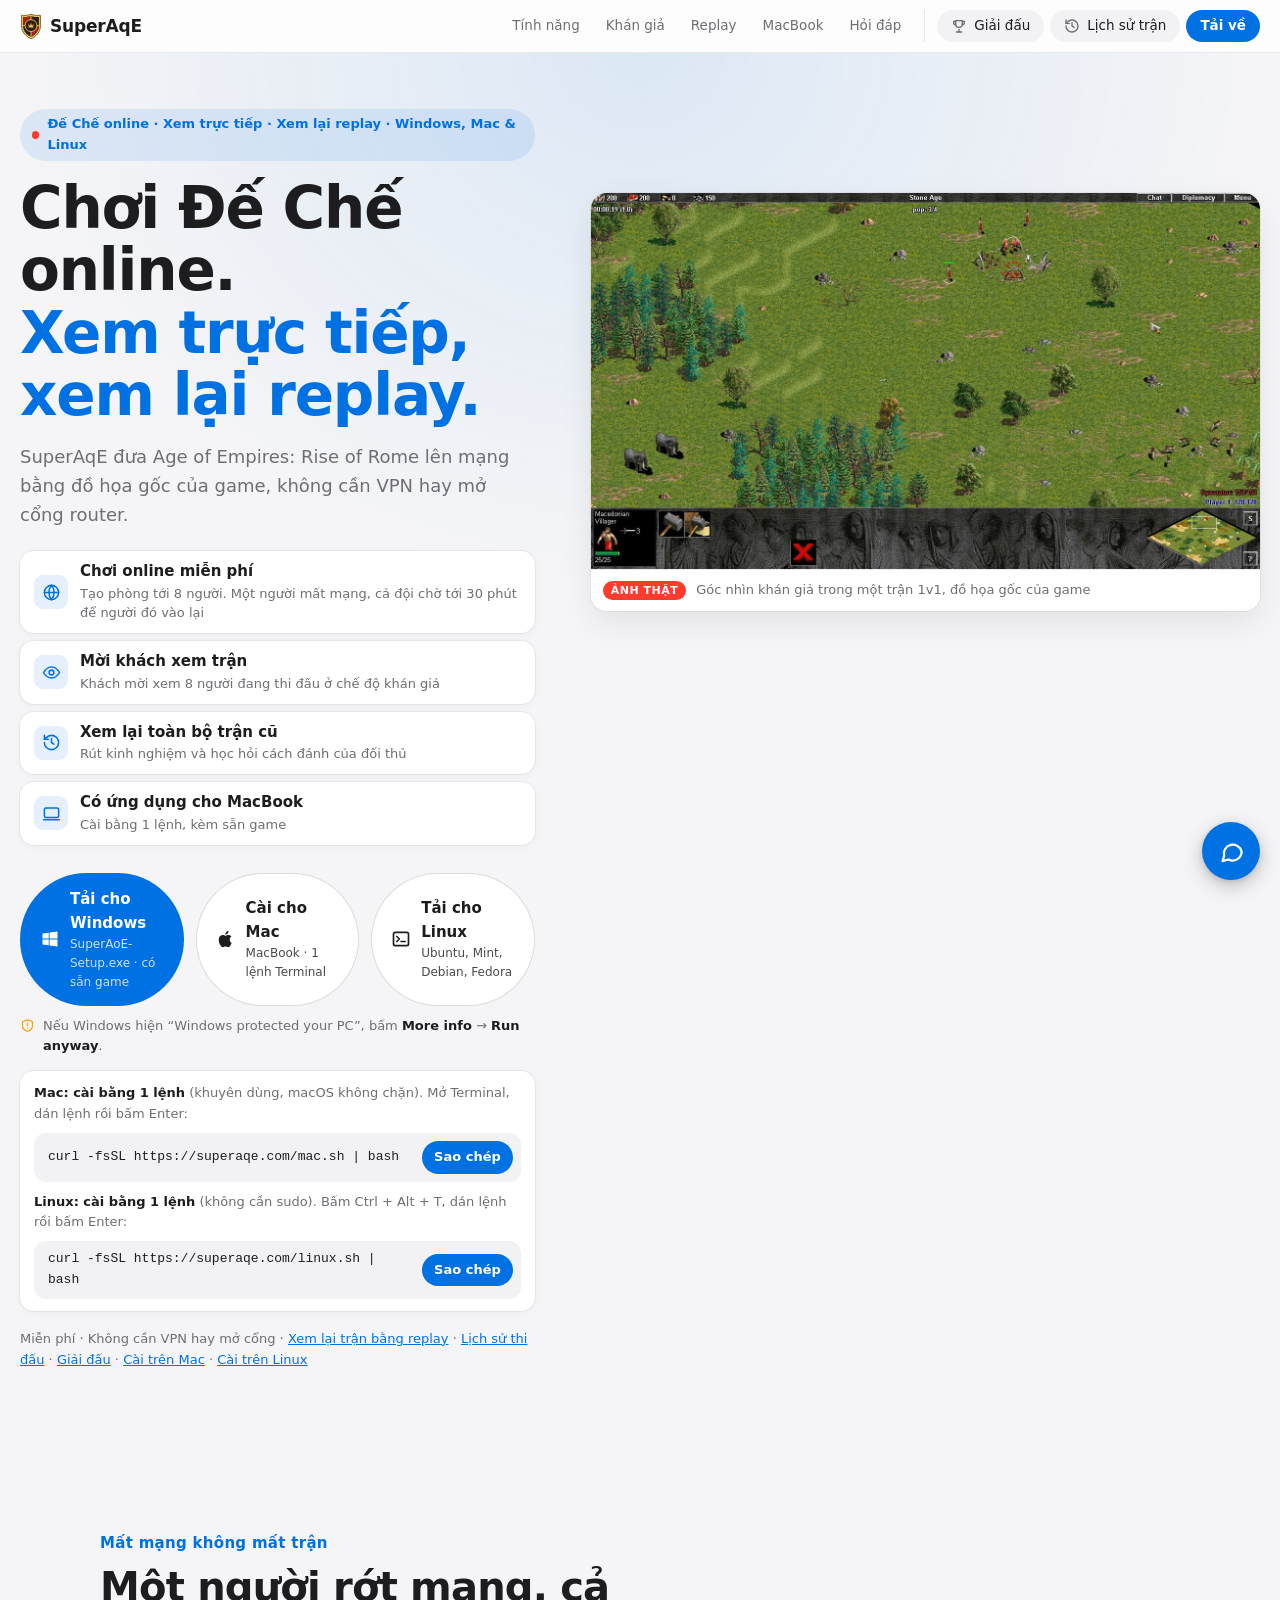
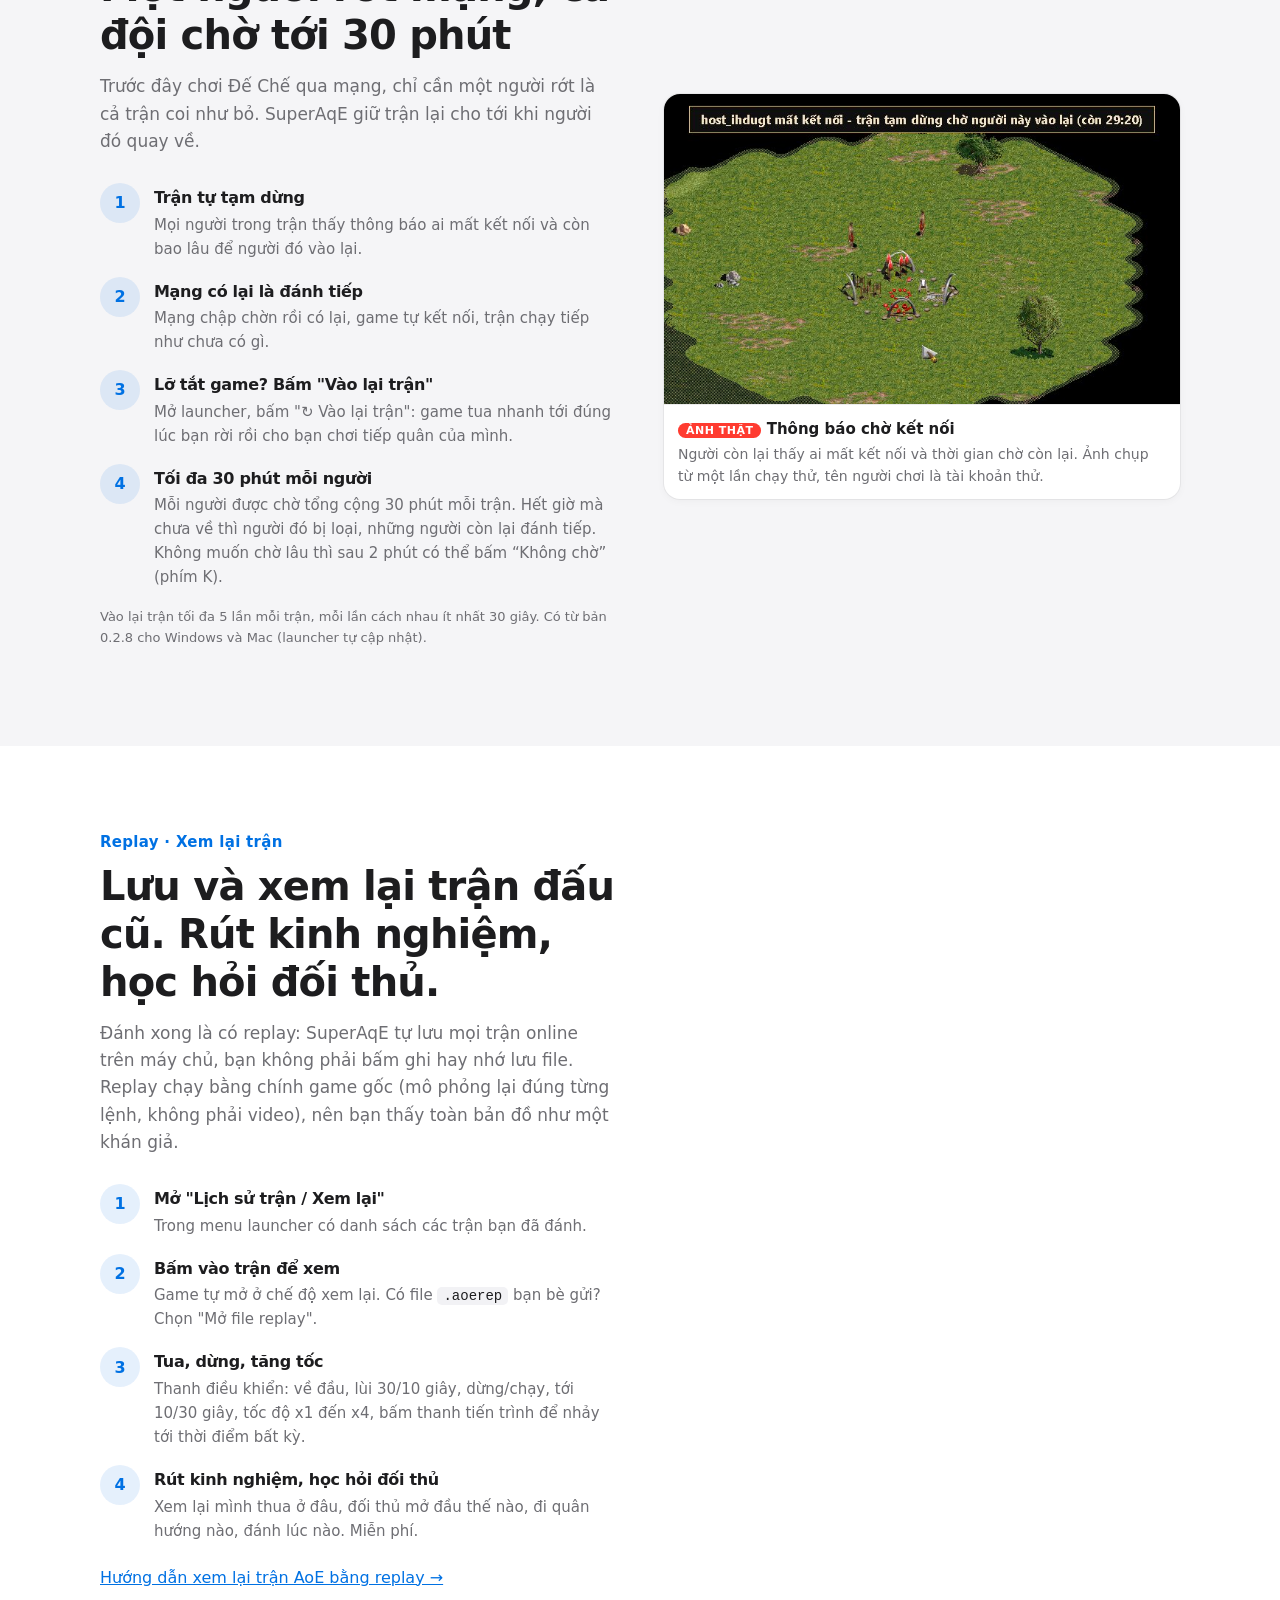
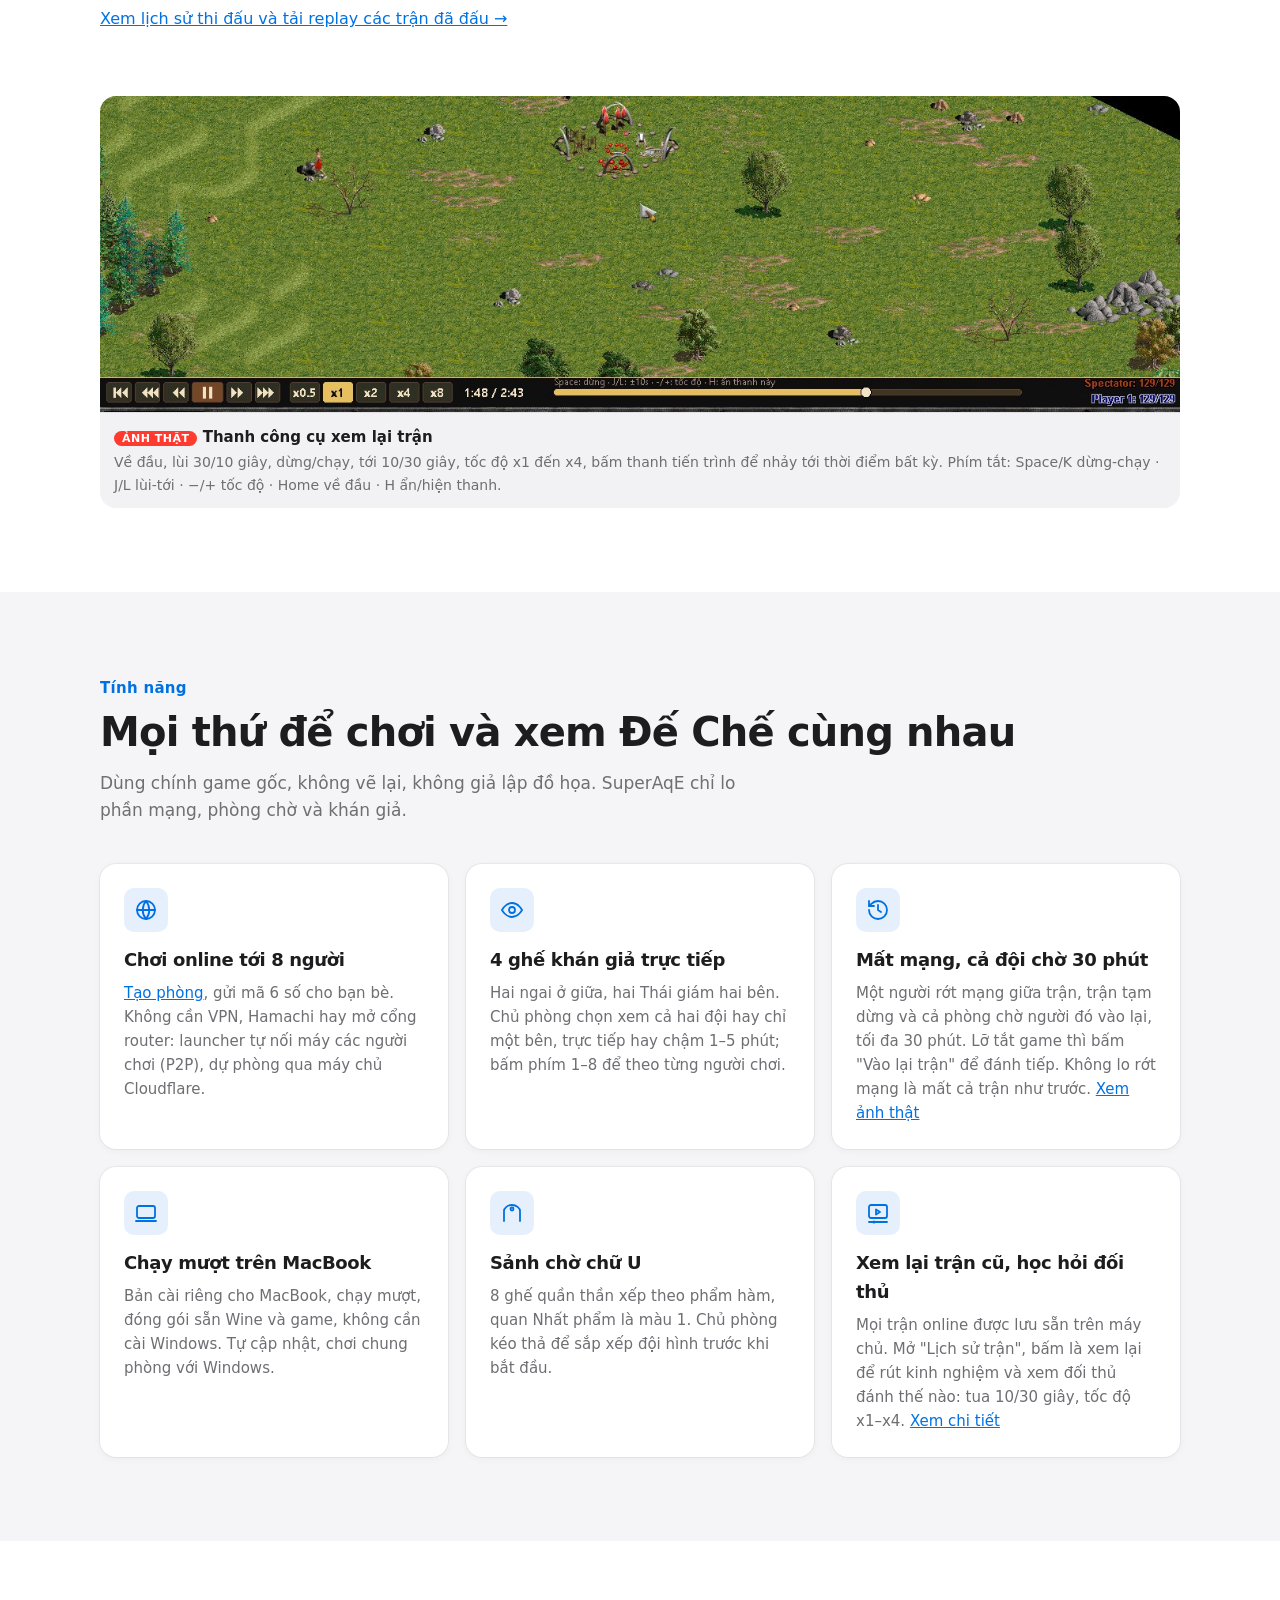
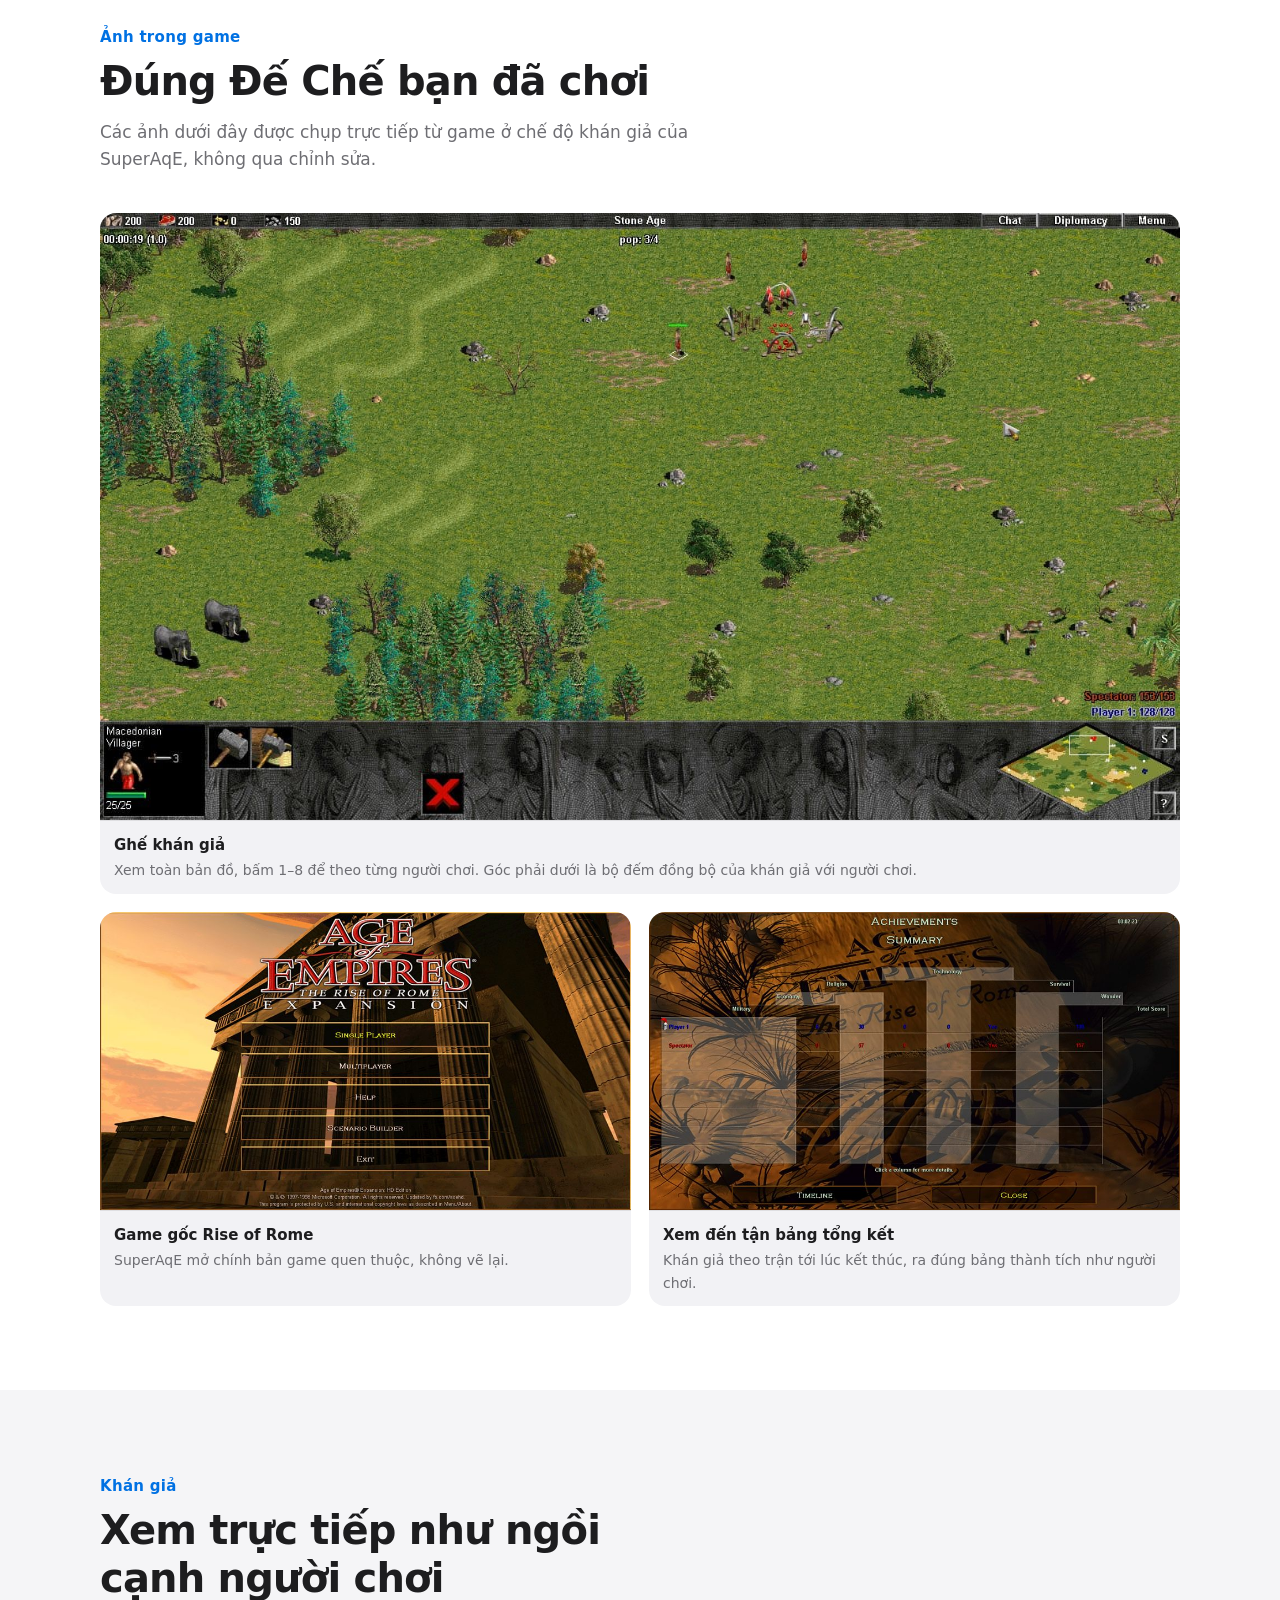
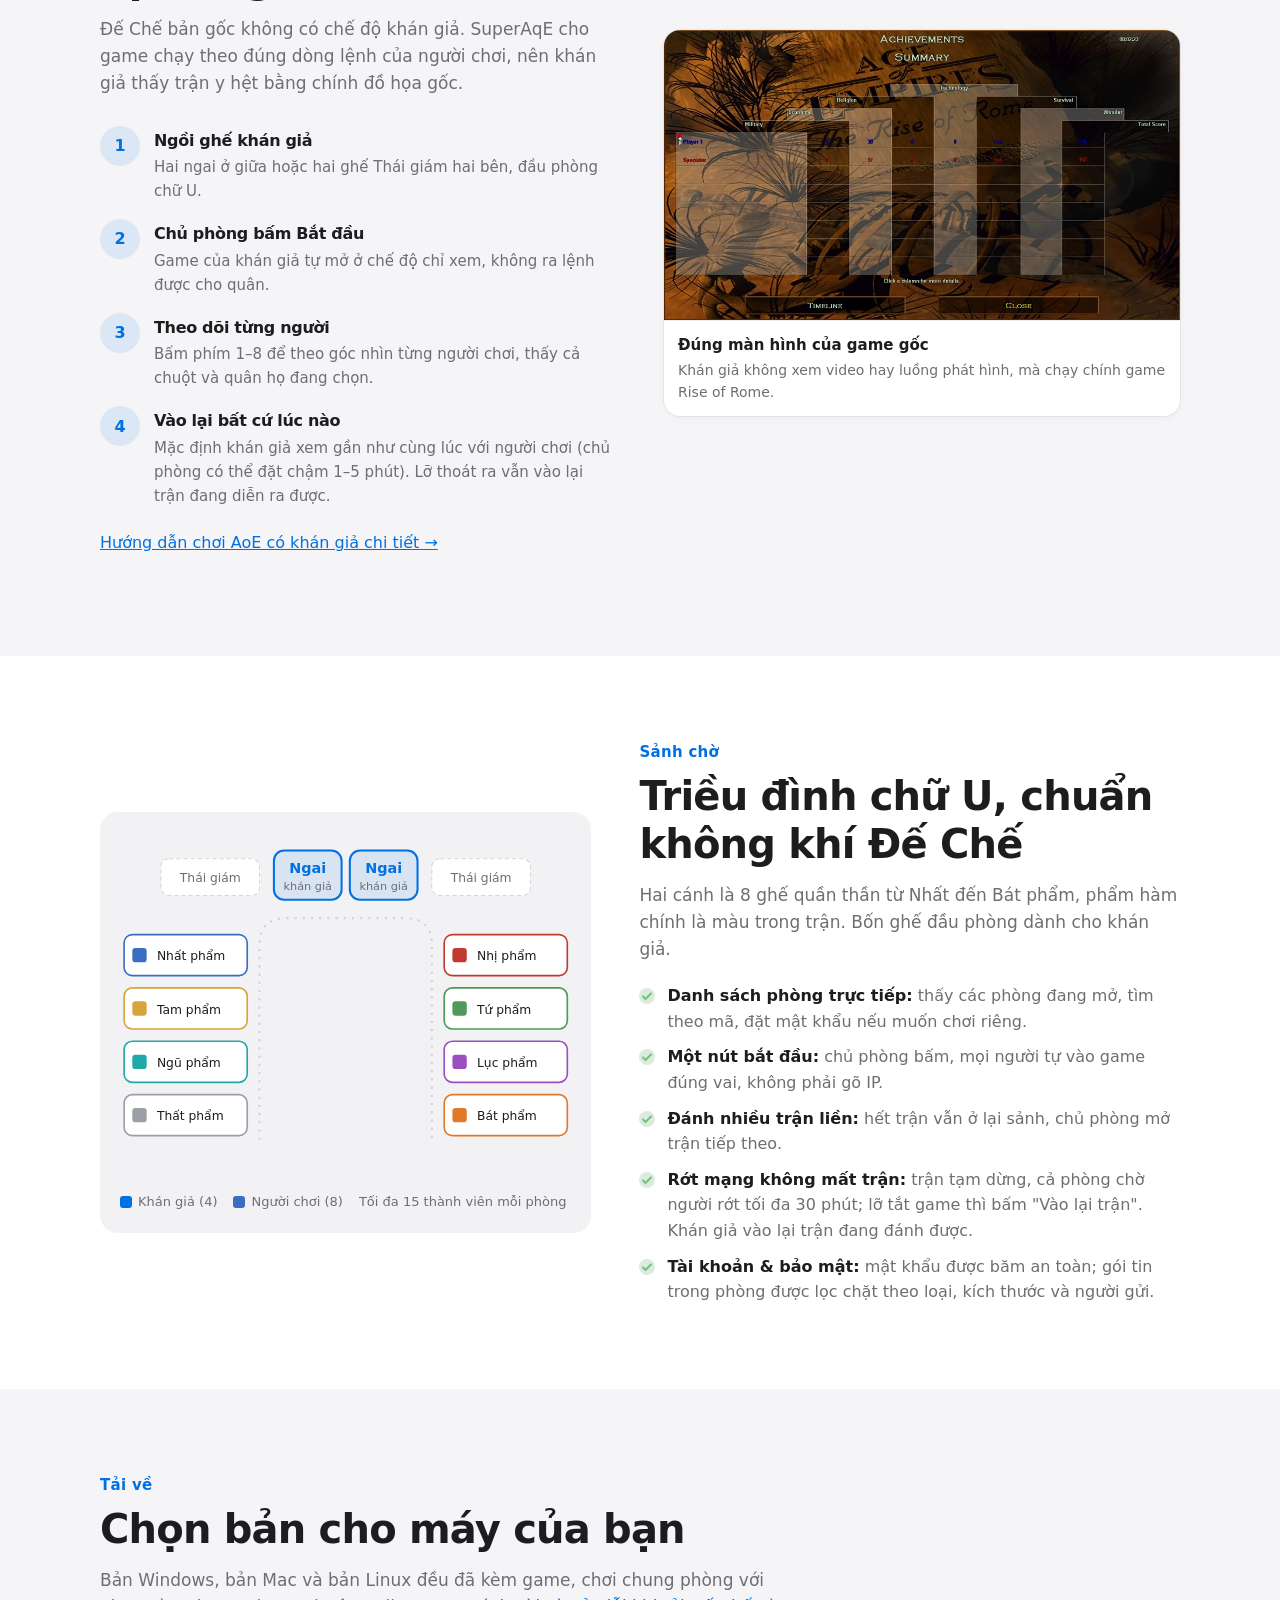
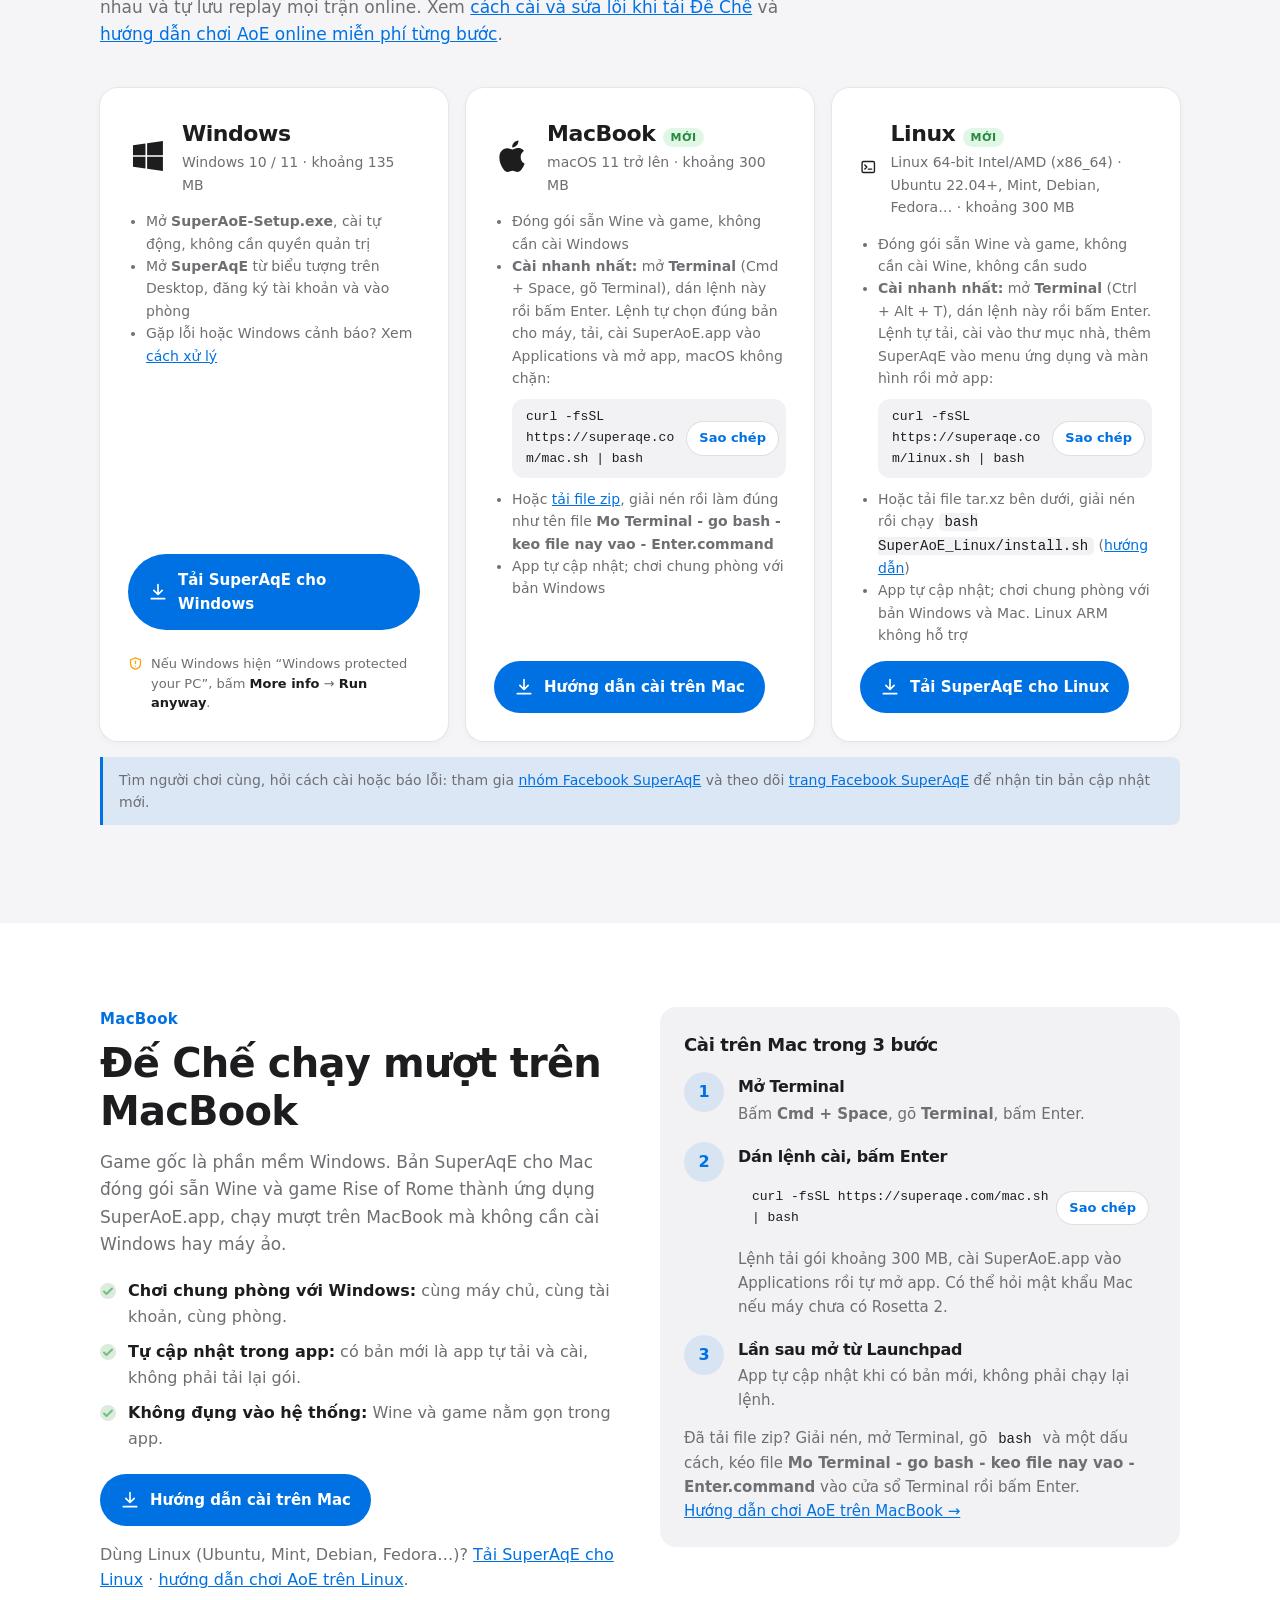
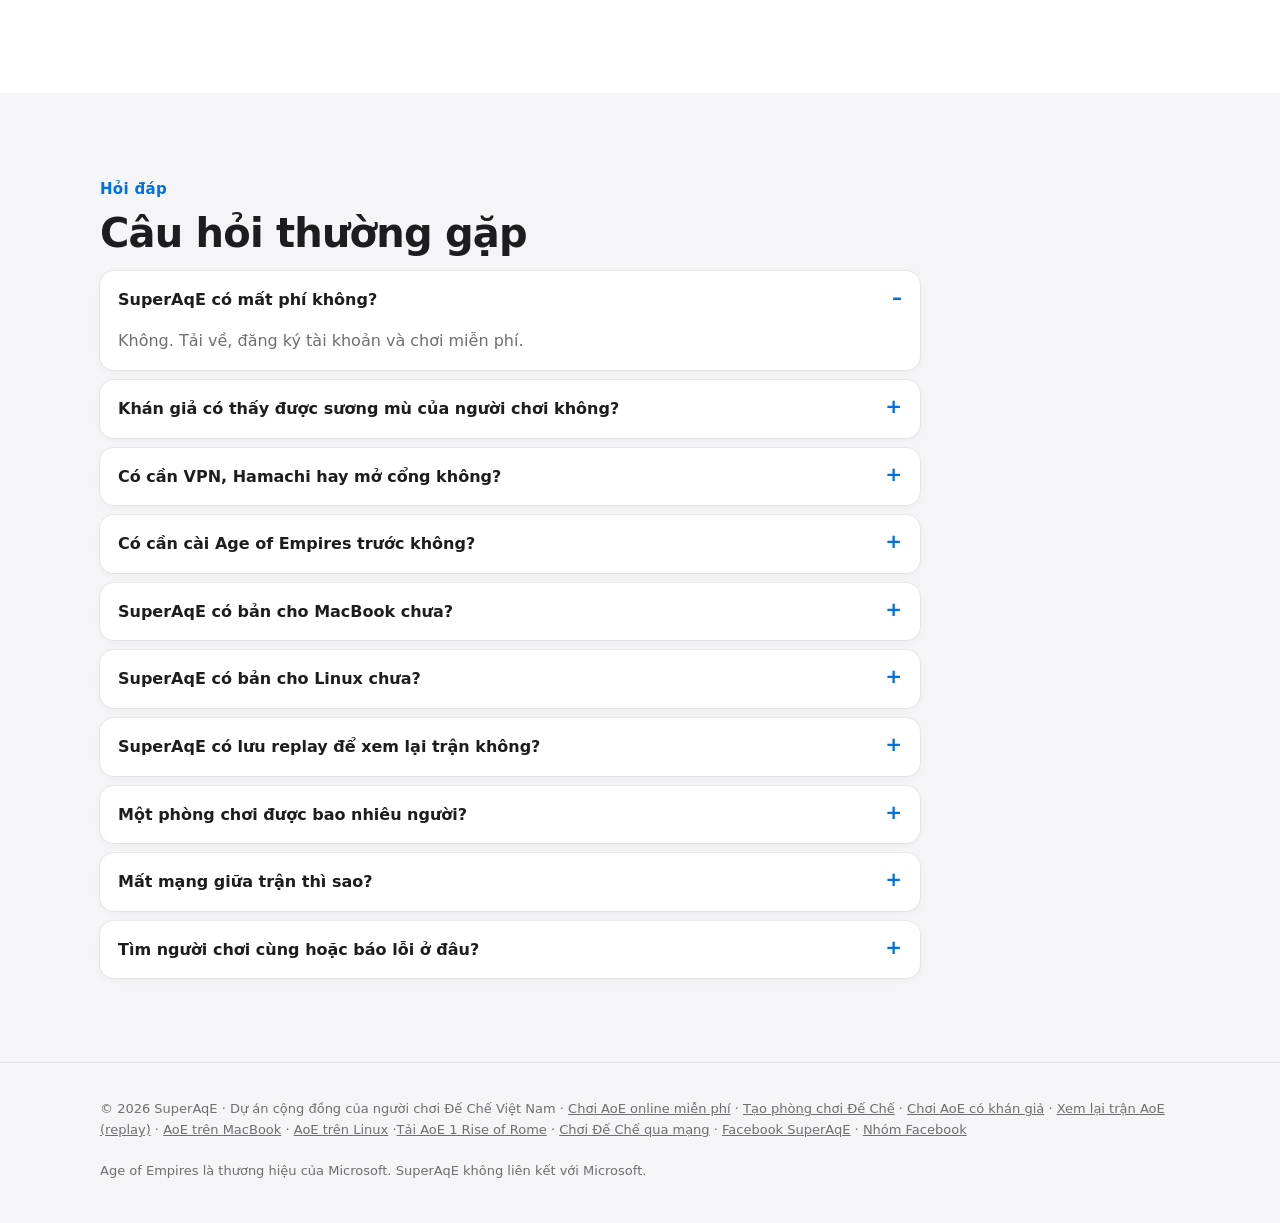
==== commit 12fa7f40: "SEO: room code = 6 digits sitewide, Mac comparison table with Intel kit and Boot Camp, sitemap lastm" ====
--- a/index.html
+++ b/index.html
@@ -74,7 +74,7 @@
   "Lịch sử trận công khai trên web, tải replay, bảng điểm cuối trận; giải đấu loại trực tiếp với kết quả tự động",
   "Bản cho Windows 10/11 và macOS, chạy mượt trên MacBook",
   "Bản cho Linux 64-bit (Ubuntu, Linux Mint, Debian, Fedora…), kèm sẵn Wine và game, cài không cần sudo",
-  "Phòng chờ chữ U, mã phòng 6 ký tự",
+  "Phòng chờ chữ U, mã phòng 6 số",
   "Tùy chọn phòng: tầm nhìn đồng minh từ đầu trận, Mirror random (hai đội cùng bộ nước), độ phân giải 1024×768 đến 1920×1080",
   "Lưu trận đang chơi dở khi mọi người chơi đồng ý, hôm khác đánh tiếp đúng chỗ đã dừng",
   "Launcher tự cập nhật"
@@ -499,7 +499,7 @@
       <div class="card">
         <div class="ico"><svg viewBox="0 0 24 24" fill="none" stroke="currentColor" stroke-width="1.8" stroke-linecap="round" stroke-linejoin="round"><circle cx="12" cy="12" r="9"/><path d="M3 12h18M12 3a14 14 0 010 18M12 3a14 14 0 000 18"/></svg></div>
         <h3>Chơi online tới 8 người</h3>
-        <p><a href="/tao-phong-choi-de-che/">Tạo phòng</a>, gửi mã 6 ký tự cho bạn bè. Không cần VPN, Hamachi hay mở cổng router: launcher tự nối máy các người chơi (P2P), dự phòng qua máy chủ Cloudflare.</p>
+        <p><a href="/tao-phong-choi-de-che/">Tạo phòng</a>, gửi mã 6 số cho bạn bè. Không cần VPN, Hamachi hay mở cổng router: launcher tự nối máy các người chơi (P2P), dự phòng qua máy chủ Cloudflare.</p>
       </div>
       <div class="card">
         <div class="ico"><svg viewBox="0 0 24 24" fill="none" stroke="currentColor" stroke-width="1.8" stroke-linecap="round" stroke-linejoin="round"><path d="M2 12s3.5-7 10-7 10 7 10 7-3.5 7-10 7S2 12 2 12z"/><circle cx="12" cy="12" r="3"/></svg></div>
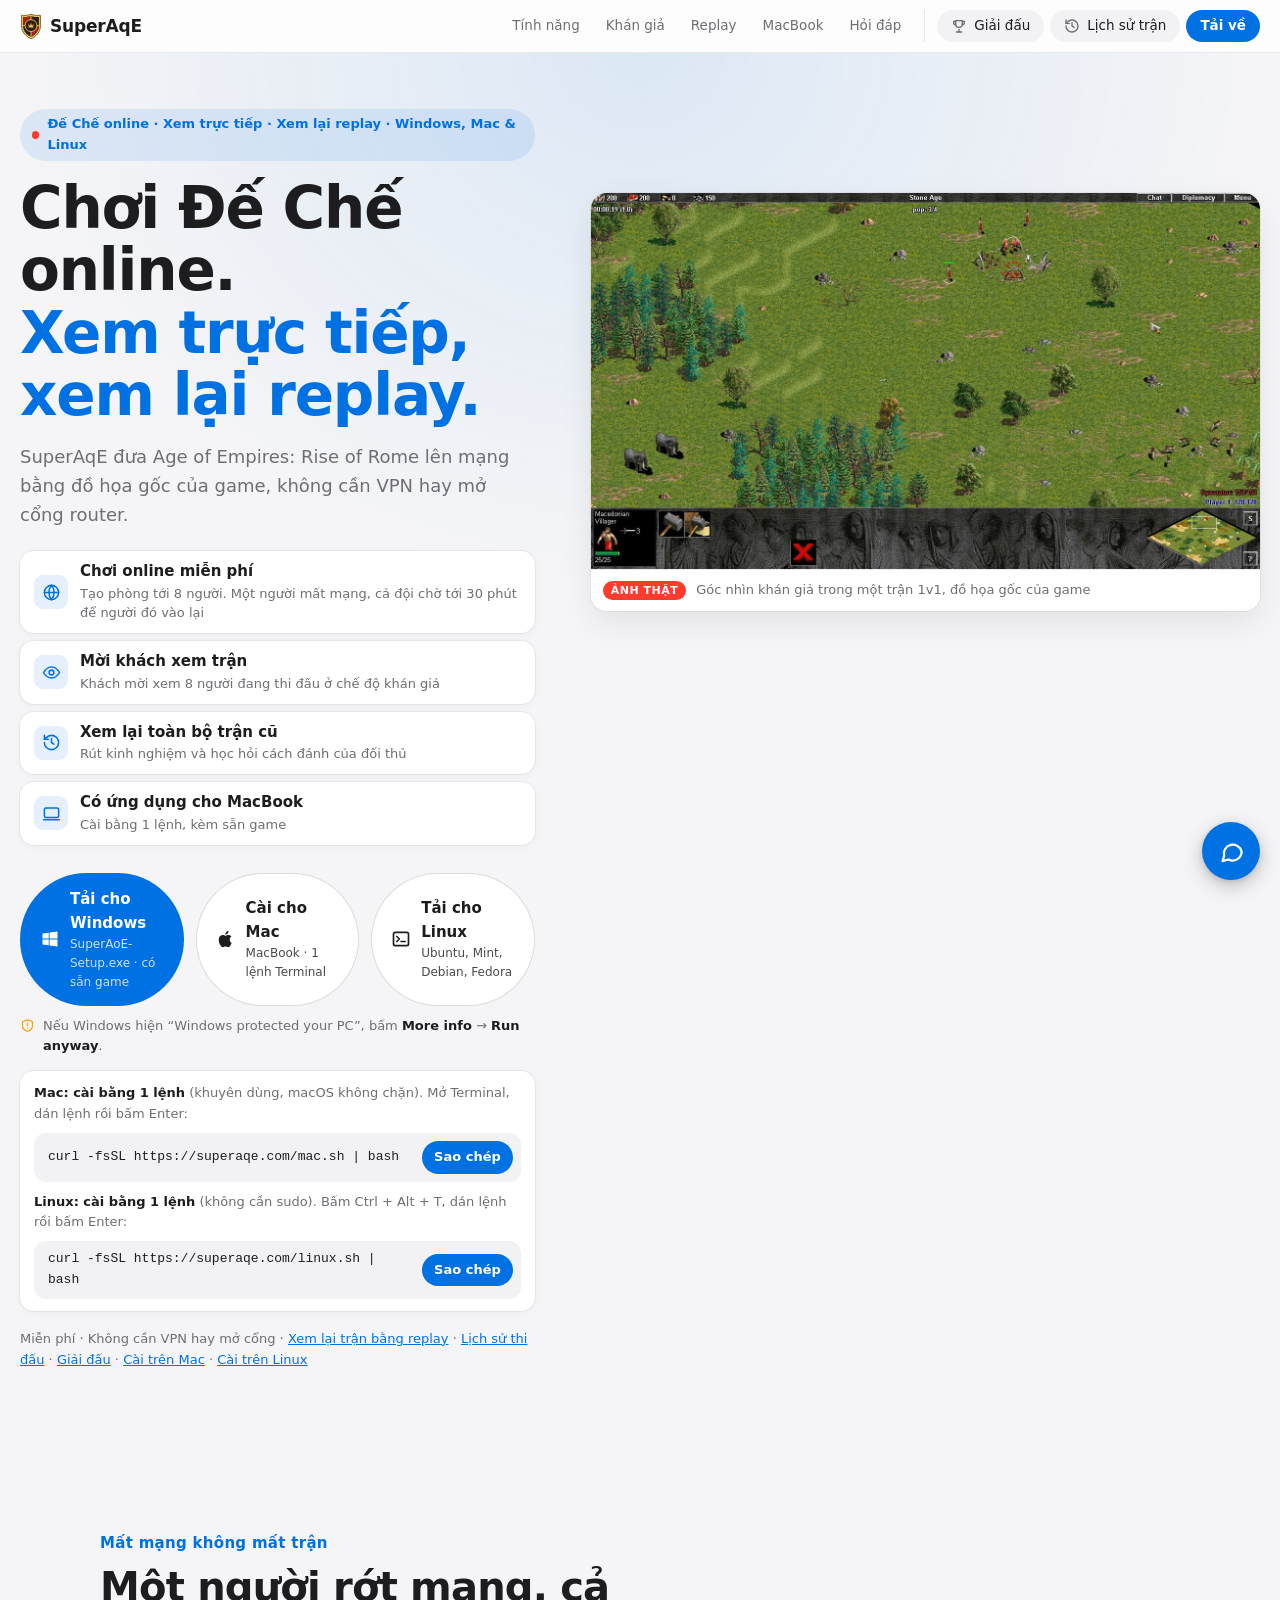
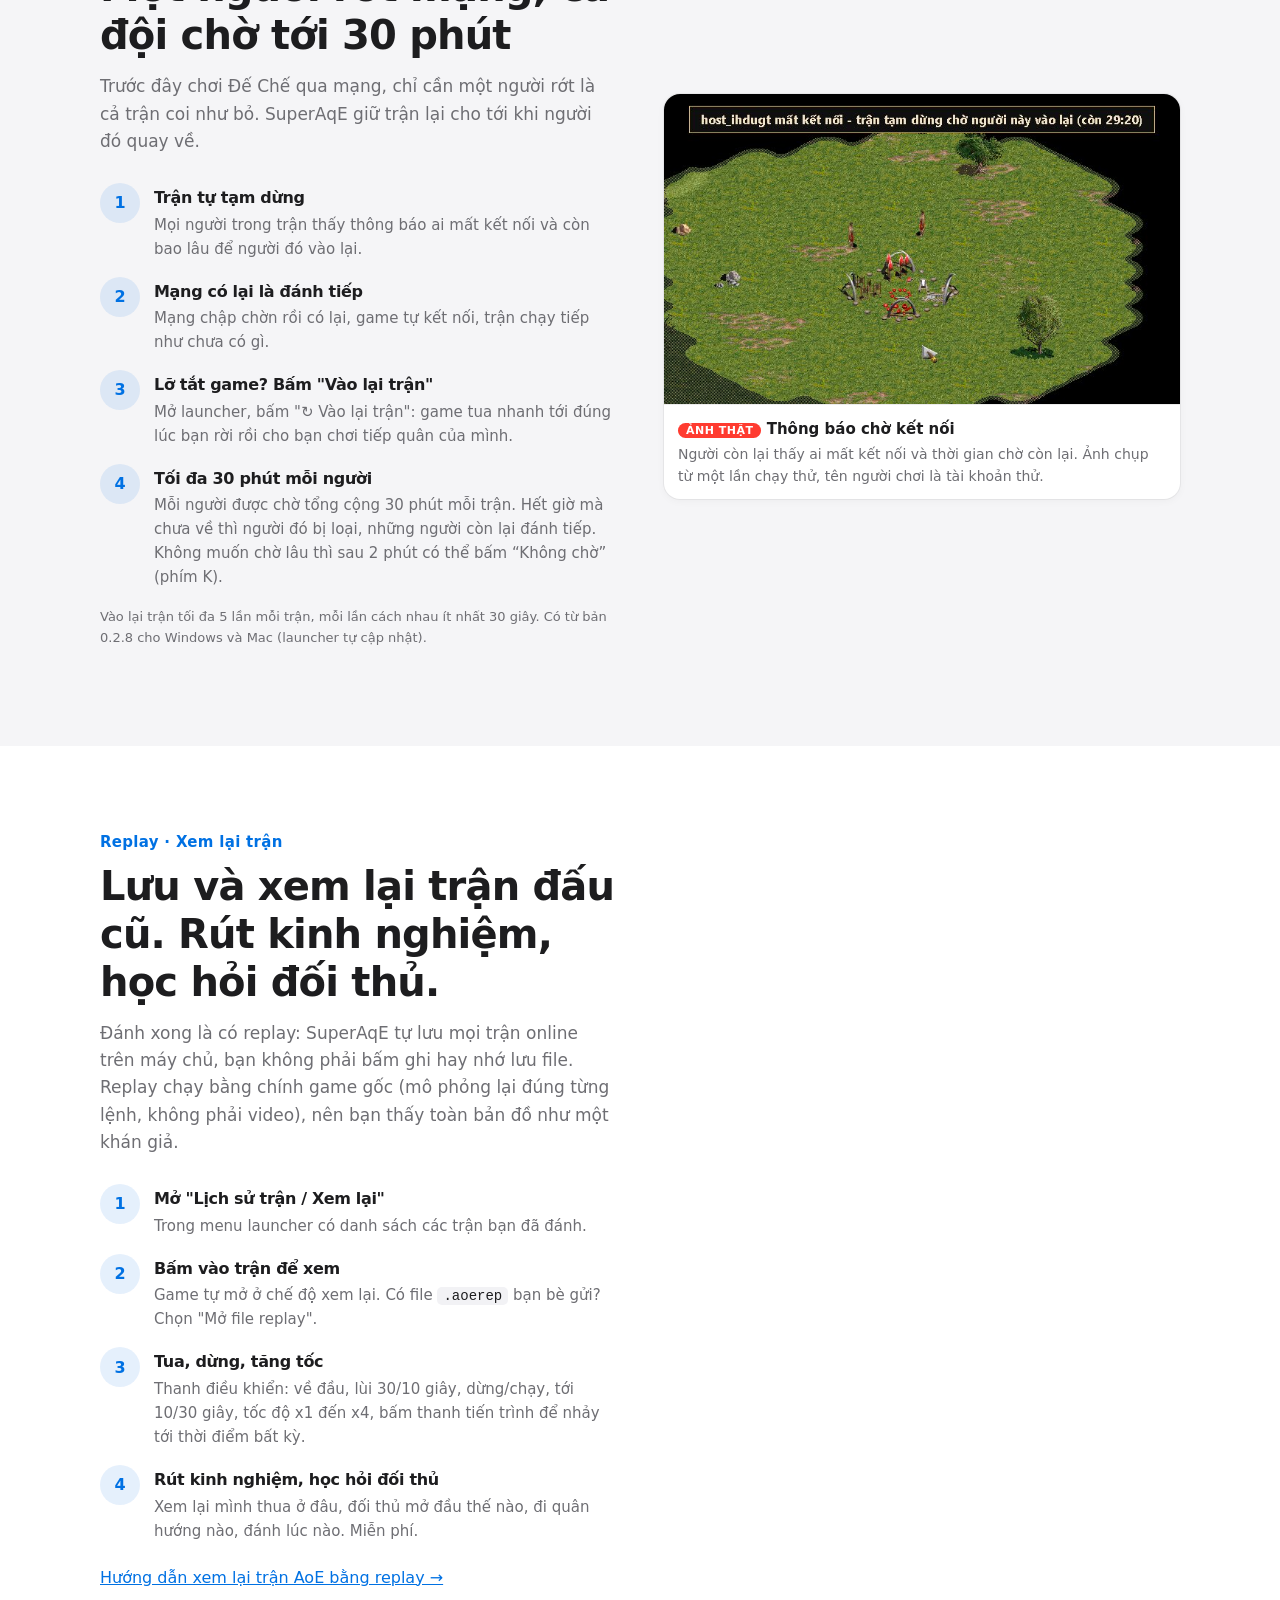
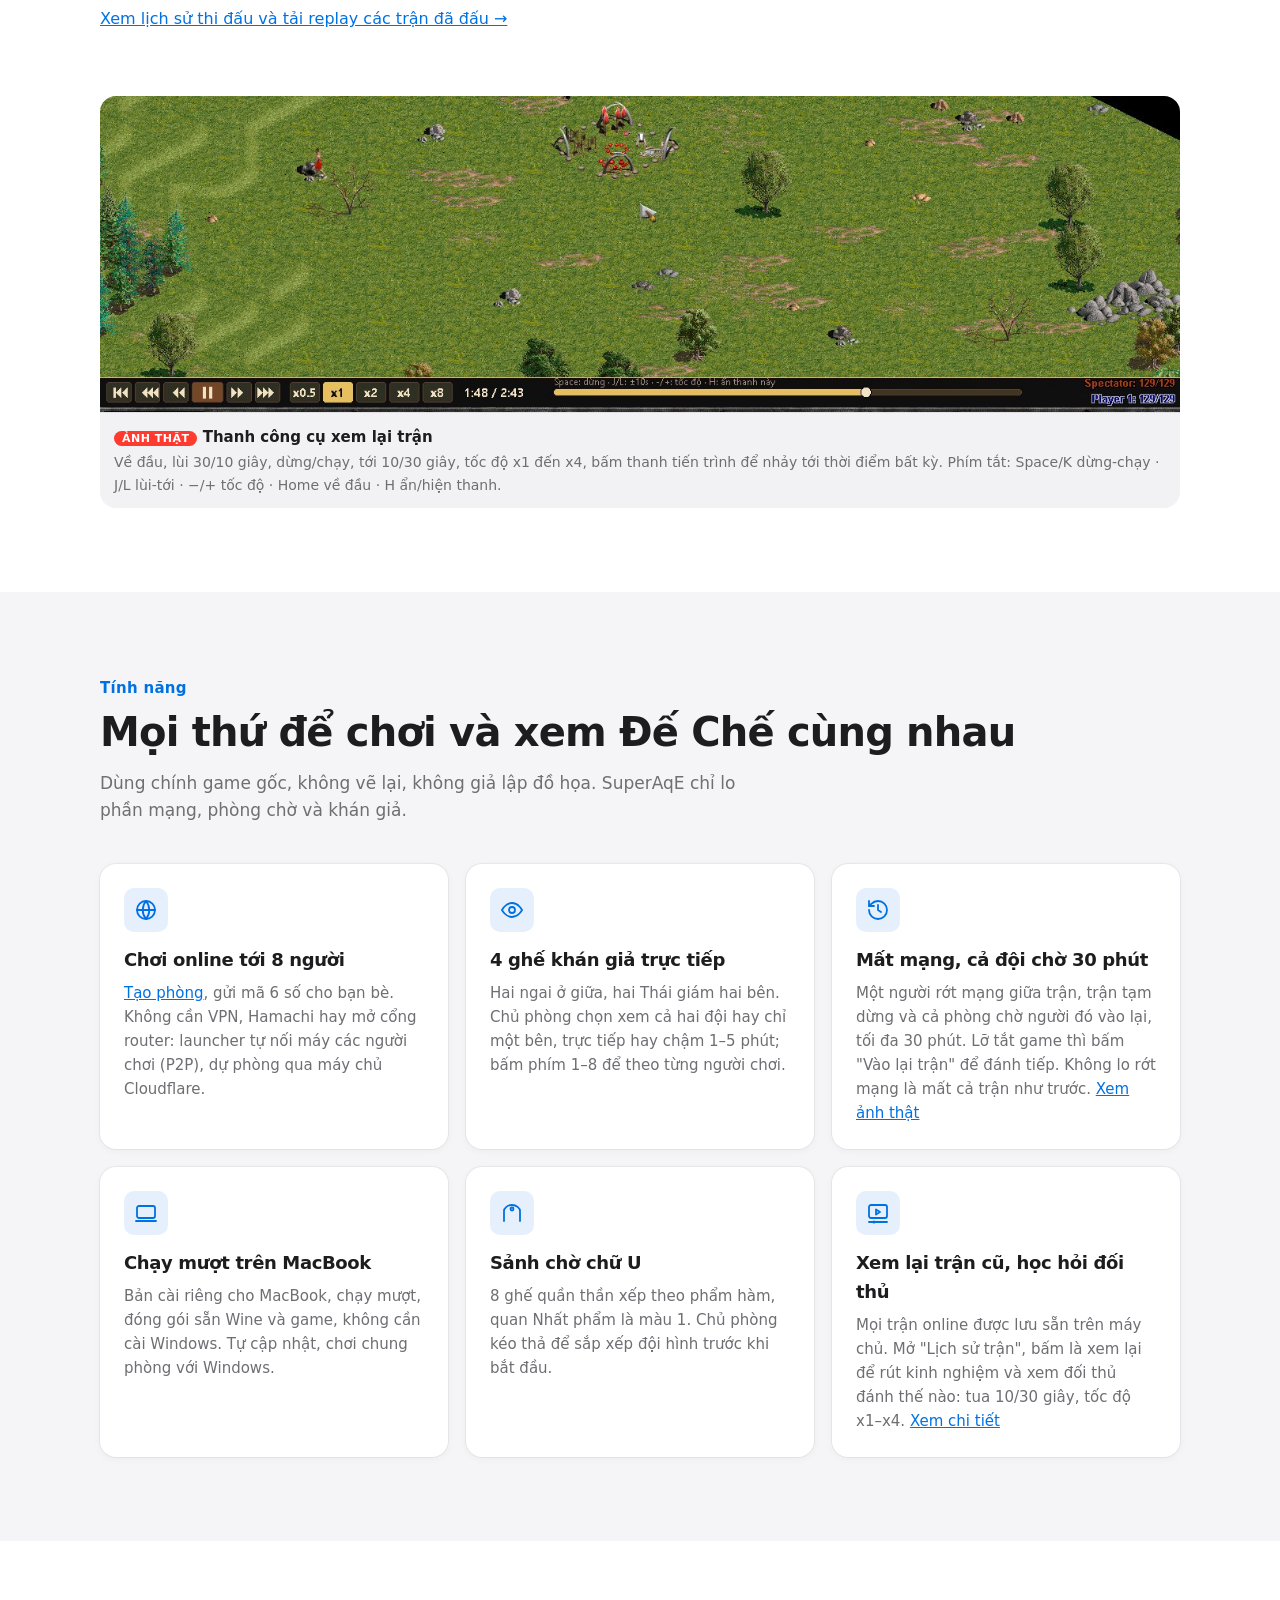
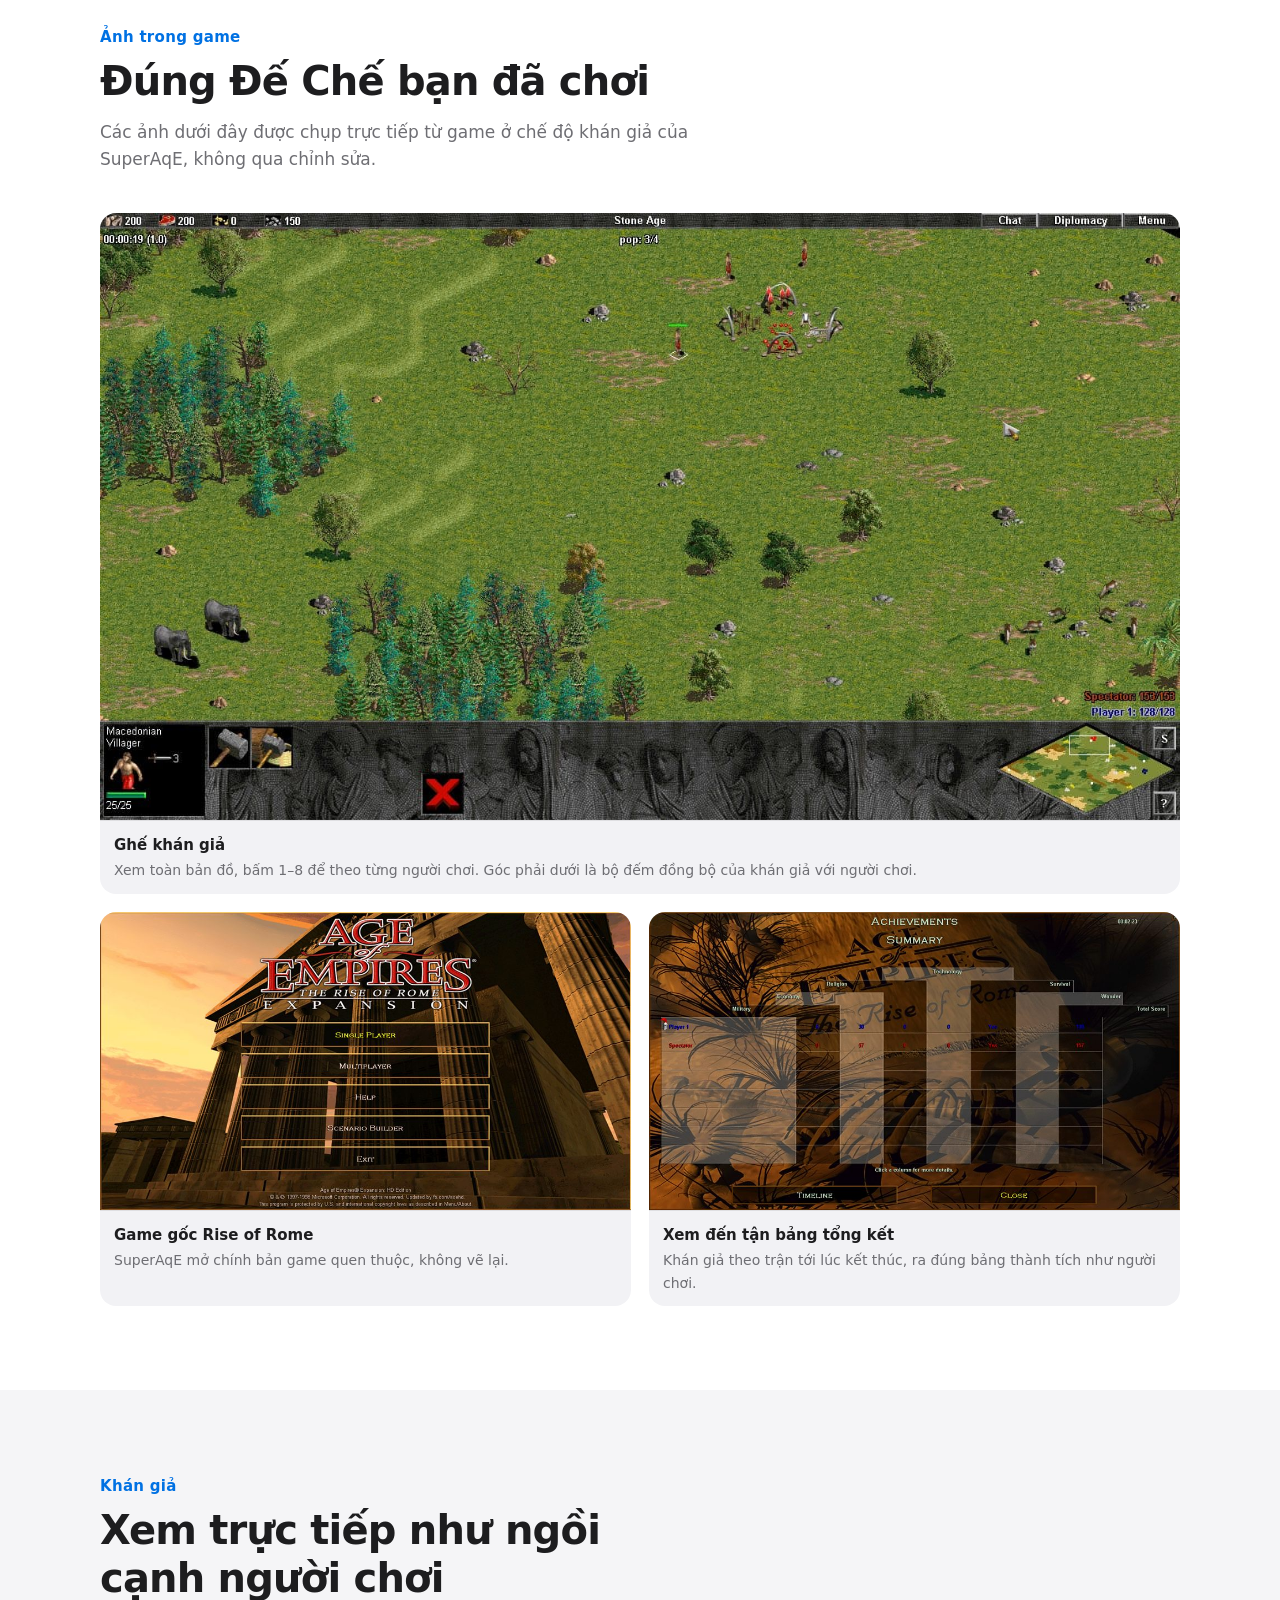
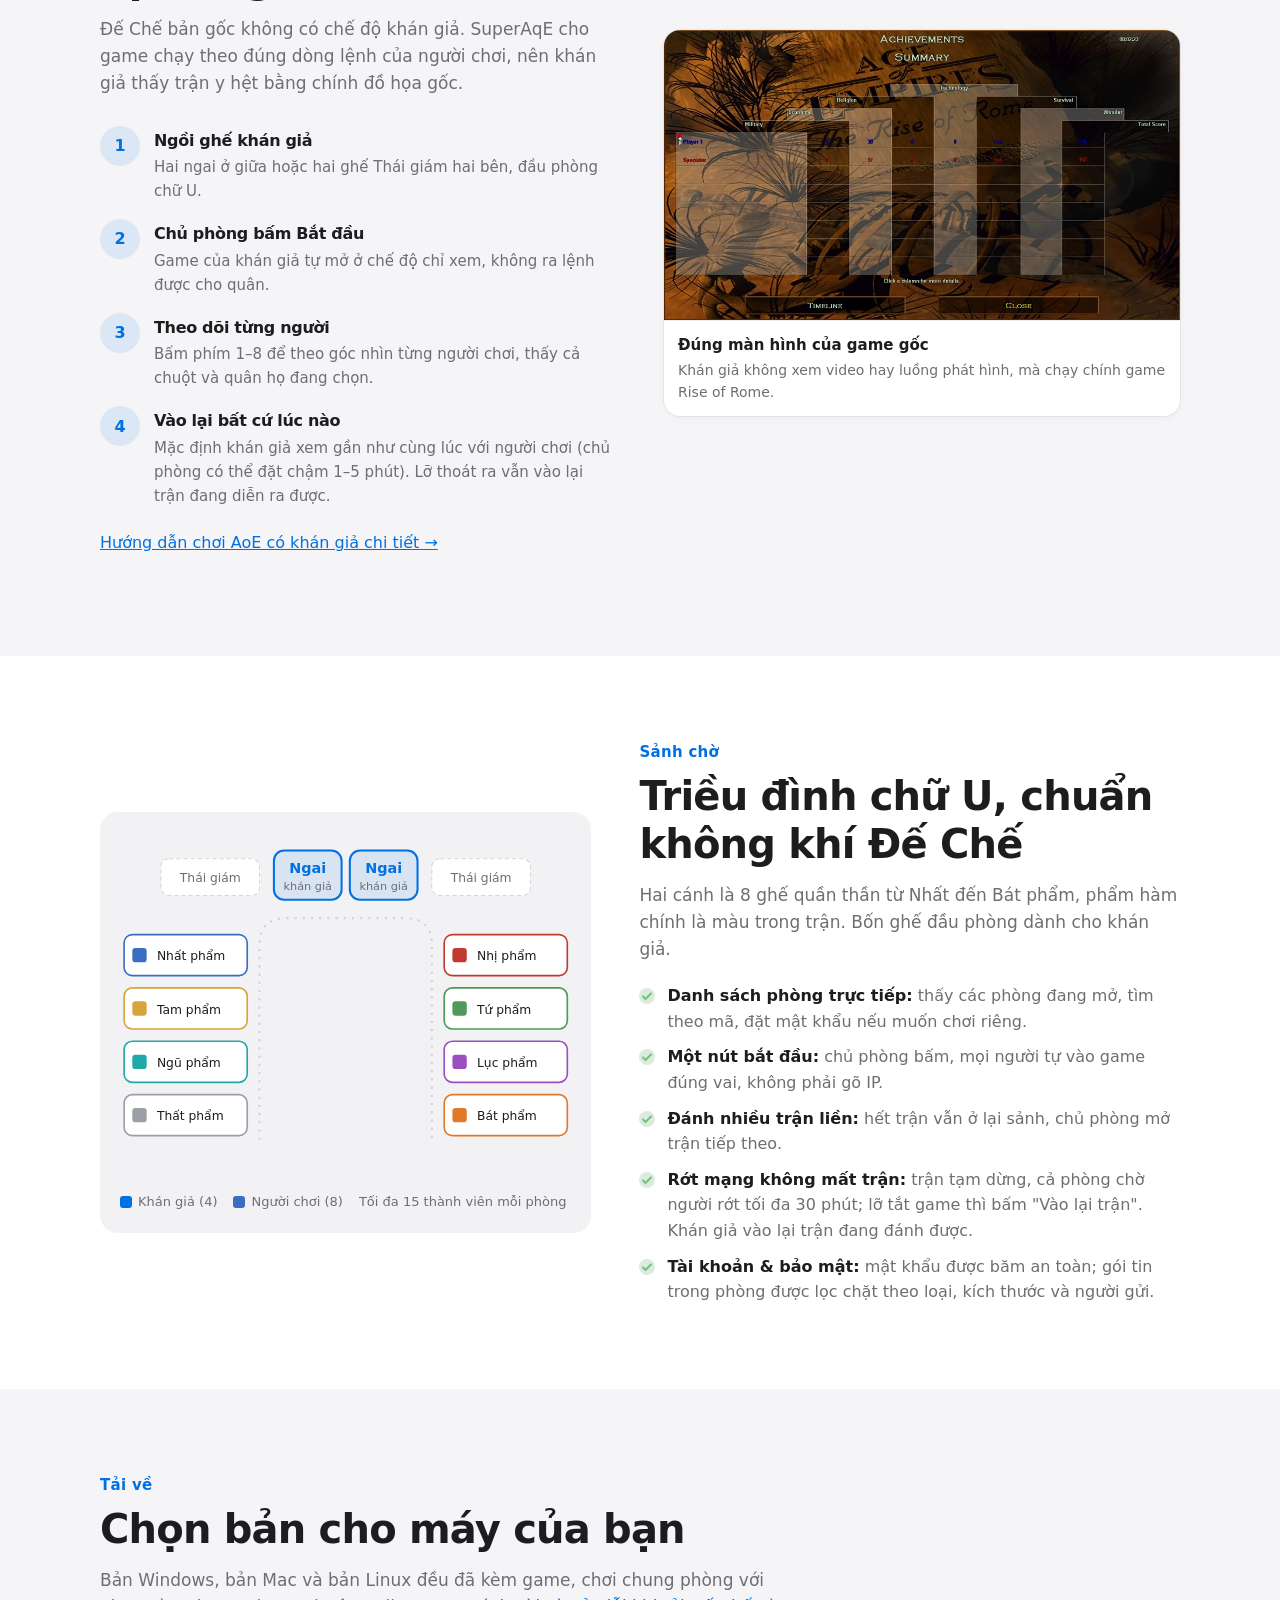
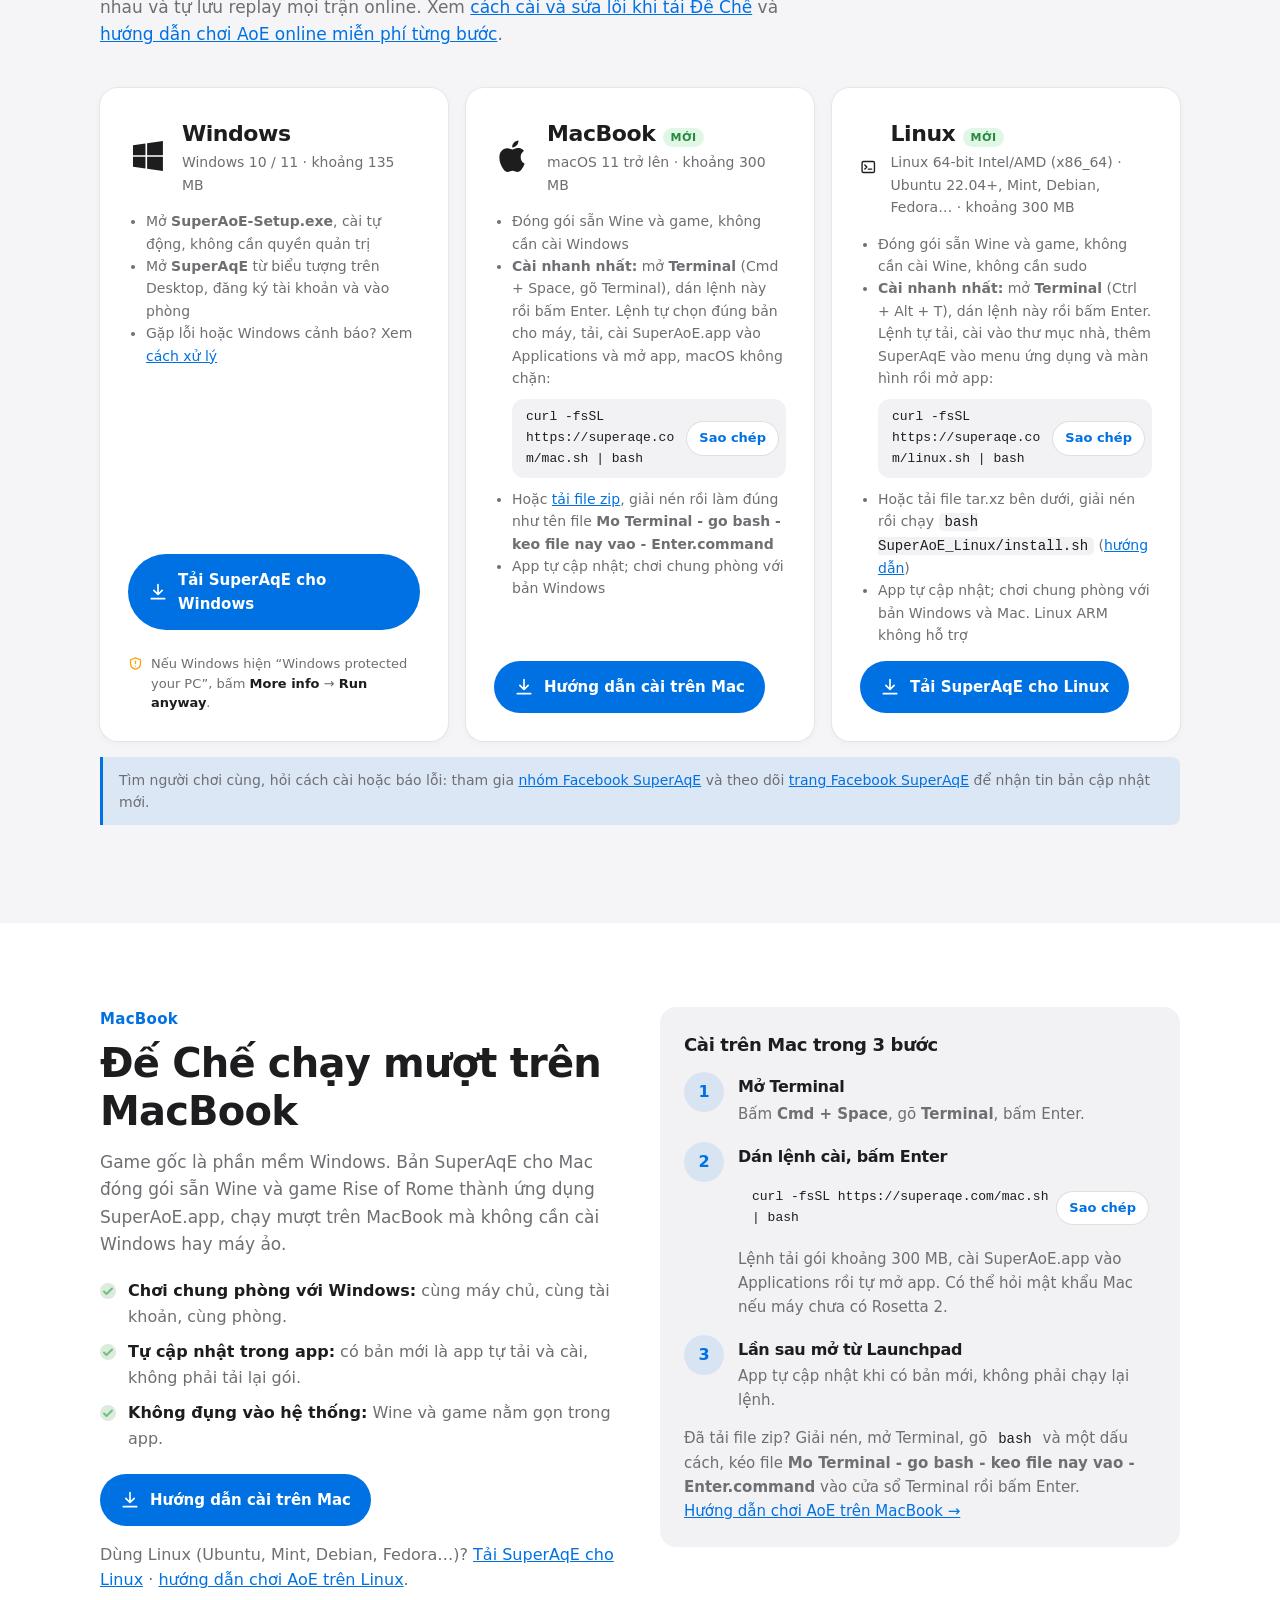
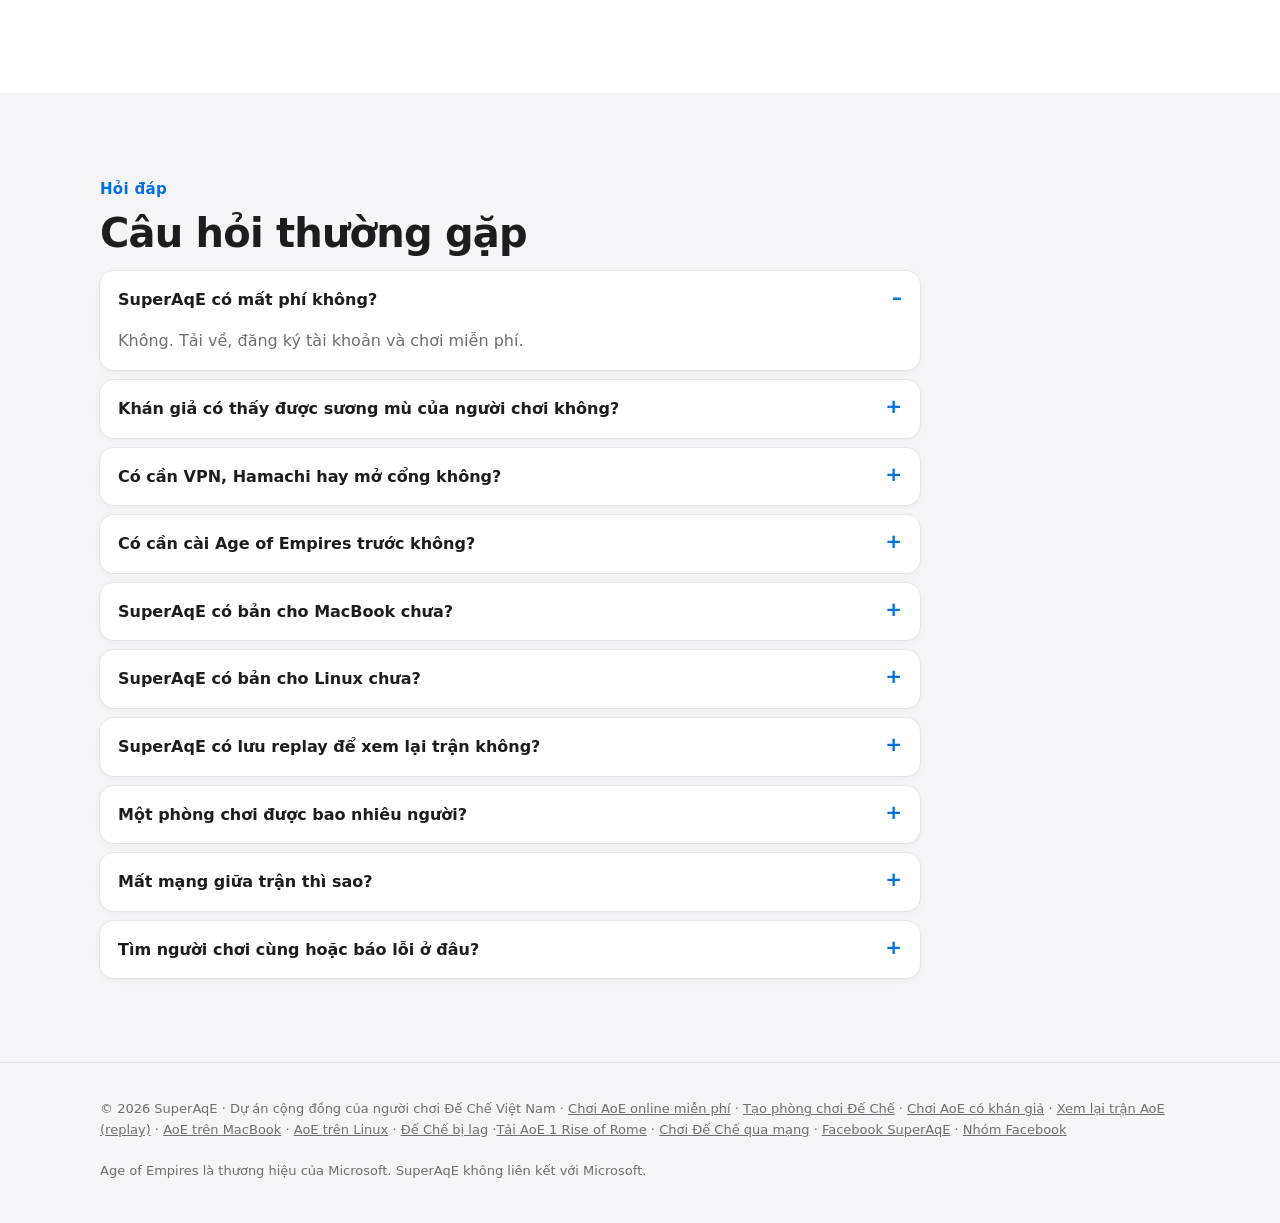
==== commit a20d7f28: "SEO: new page on AoE1 online lag (ping, net score, Line, VPN), internal links, llms.txt, sitemap Co-" ====
--- a/index.html
+++ b/index.html
@@ -723,7 +723,7 @@
 
 <footer>
   <div class="wrap">
-    <span>© <span id="yr">2026</span> SuperAqE · Dự án cộng đồng của người chơi Đế Chế Việt Nam · <a href="/choi-aoe-online-mien-phi/" style="color:inherit">Chơi AoE online miễn phí</a> · <a href="/tao-phong-choi-de-che/" style="color:inherit">Tạo phòng chơi Đế Chế</a> · <a href="/choi-aoe-co-khan-gia/" style="color:inherit">Chơi AoE có khán giả</a> · <a href="/xem-lai-tran-aoe-replay/" style="color:inherit">Xem lại trận AoE (replay)</a> · <a href="/choi-aoe-tren-macbook/" style="color:inherit">AoE trên MacBook</a> · <a href="/choi-aoe-tren-linux/" style="color:inherit">AoE trên Linux</a> ·<a href="/tai-aoe-rise-of-rome/" style="color:inherit">Tải AoE 1 Rise of Rome</a> · <a href="/choi-de-che-qua-mang/" style="color:inherit">Chơi Đế Chế qua mạng</a> · <a href="https://www.facebook.com/profile.php?id=61595397195188" target="_blank" rel="noopener" style="color:inherit">Facebook SuperAqE</a> · <a href="https://www.facebook.com/groups/1496567506003702" target="_blank" rel="noopener" style="color:inherit">Nhóm Facebook</a></span>
+    <span>© <span id="yr">2026</span> SuperAqE · Dự án cộng đồng của người chơi Đế Chế Việt Nam · <a href="/choi-aoe-online-mien-phi/" style="color:inherit">Chơi AoE online miễn phí</a> · <a href="/tao-phong-choi-de-che/" style="color:inherit">Tạo phòng chơi Đế Chế</a> · <a href="/choi-aoe-co-khan-gia/" style="color:inherit">Chơi AoE có khán giả</a> · <a href="/xem-lai-tran-aoe-replay/" style="color:inherit">Xem lại trận AoE (replay)</a> · <a href="/choi-aoe-tren-macbook/" style="color:inherit">AoE trên MacBook</a> · <a href="/choi-aoe-tren-linux/" style="color:inherit">AoE trên Linux</a> · <a href="/choi-de-che-bi-lag/" style="color:inherit">Đế Chế bị lag</a> ·<a href="/tai-aoe-rise-of-rome/" style="color:inherit">Tải AoE 1 Rise of Rome</a> · <a href="/choi-de-che-qua-mang/" style="color:inherit">Chơi Đế Chế qua mạng</a> · <a href="https://www.facebook.com/profile.php?id=61595397195188" target="_blank" rel="noopener" style="color:inherit">Facebook SuperAqE</a> · <a href="https://www.facebook.com/groups/1496567506003702" target="_blank" rel="noopener" style="color:inherit">Nhóm Facebook</a></span>
     <span>Age of Empires là thương hiệu của Microsoft. SuperAqE không liên kết với Microsoft.</span>
   </div>
 </footer>
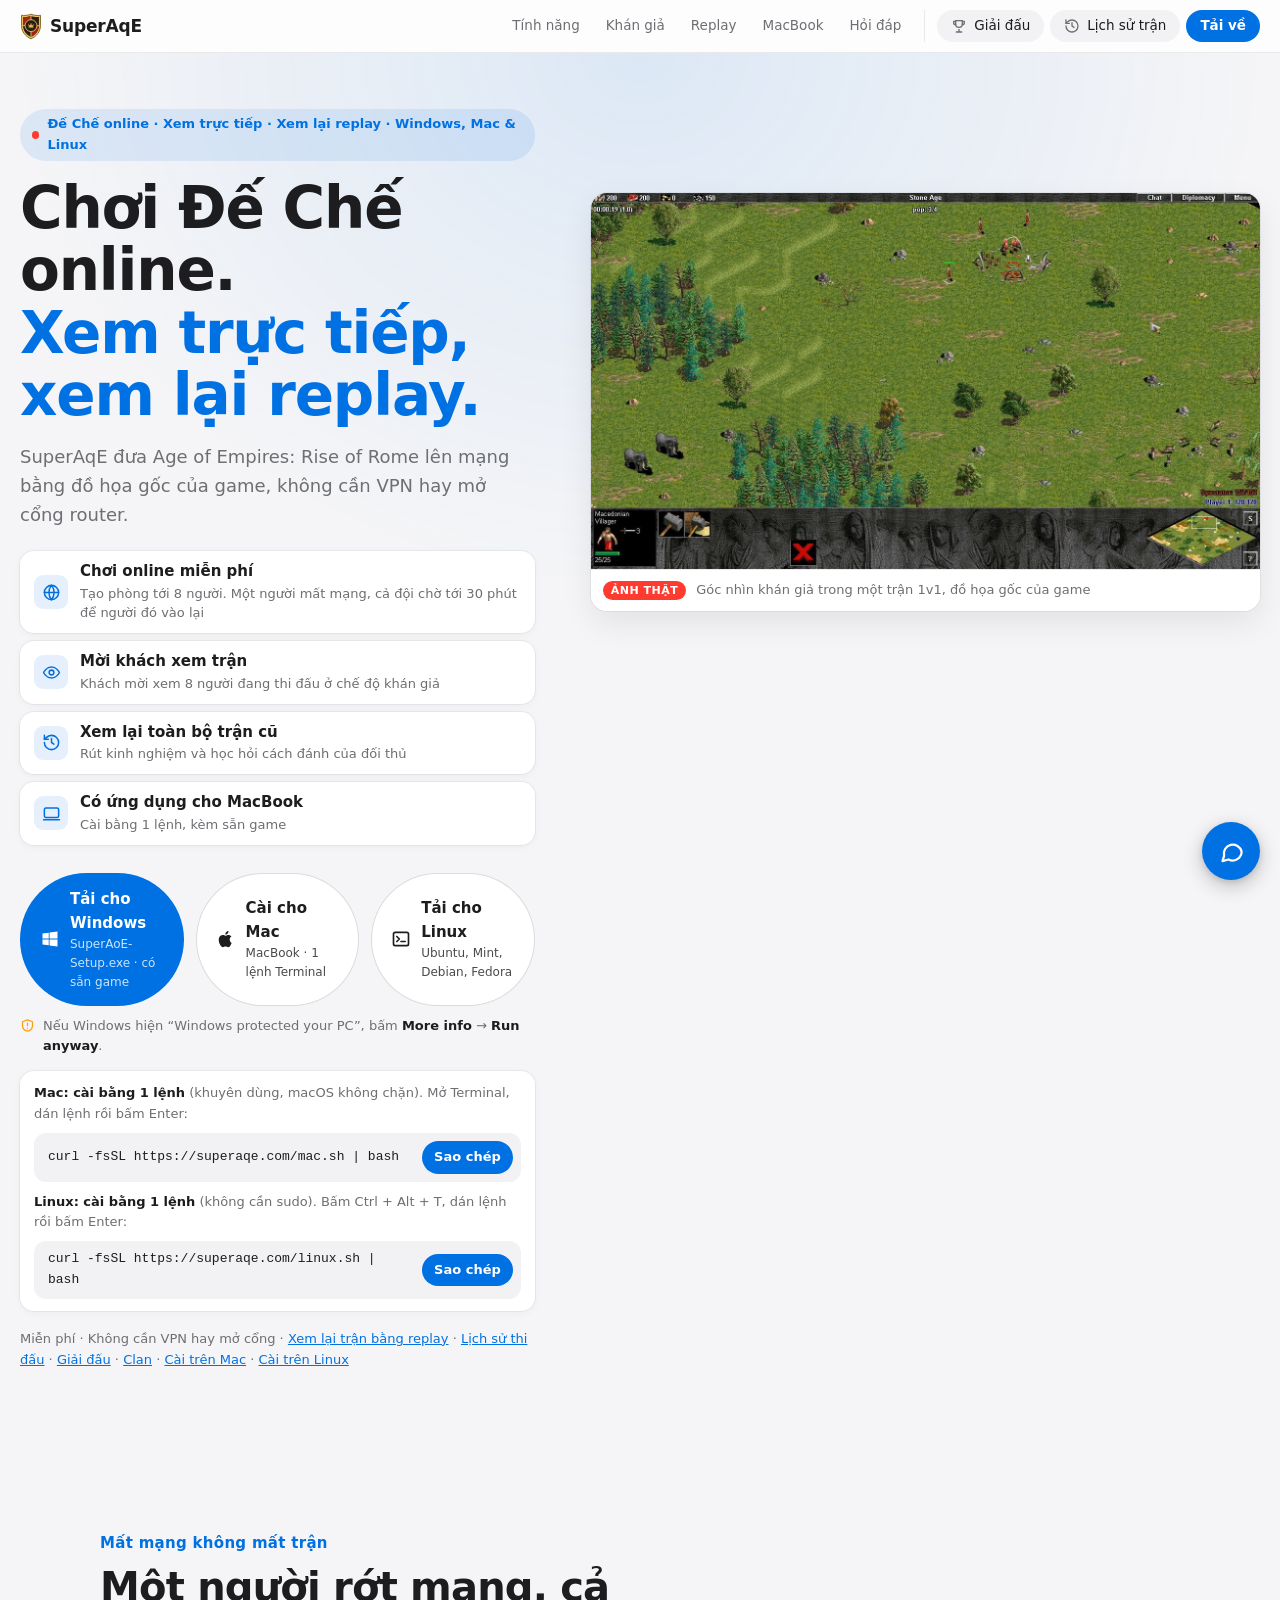
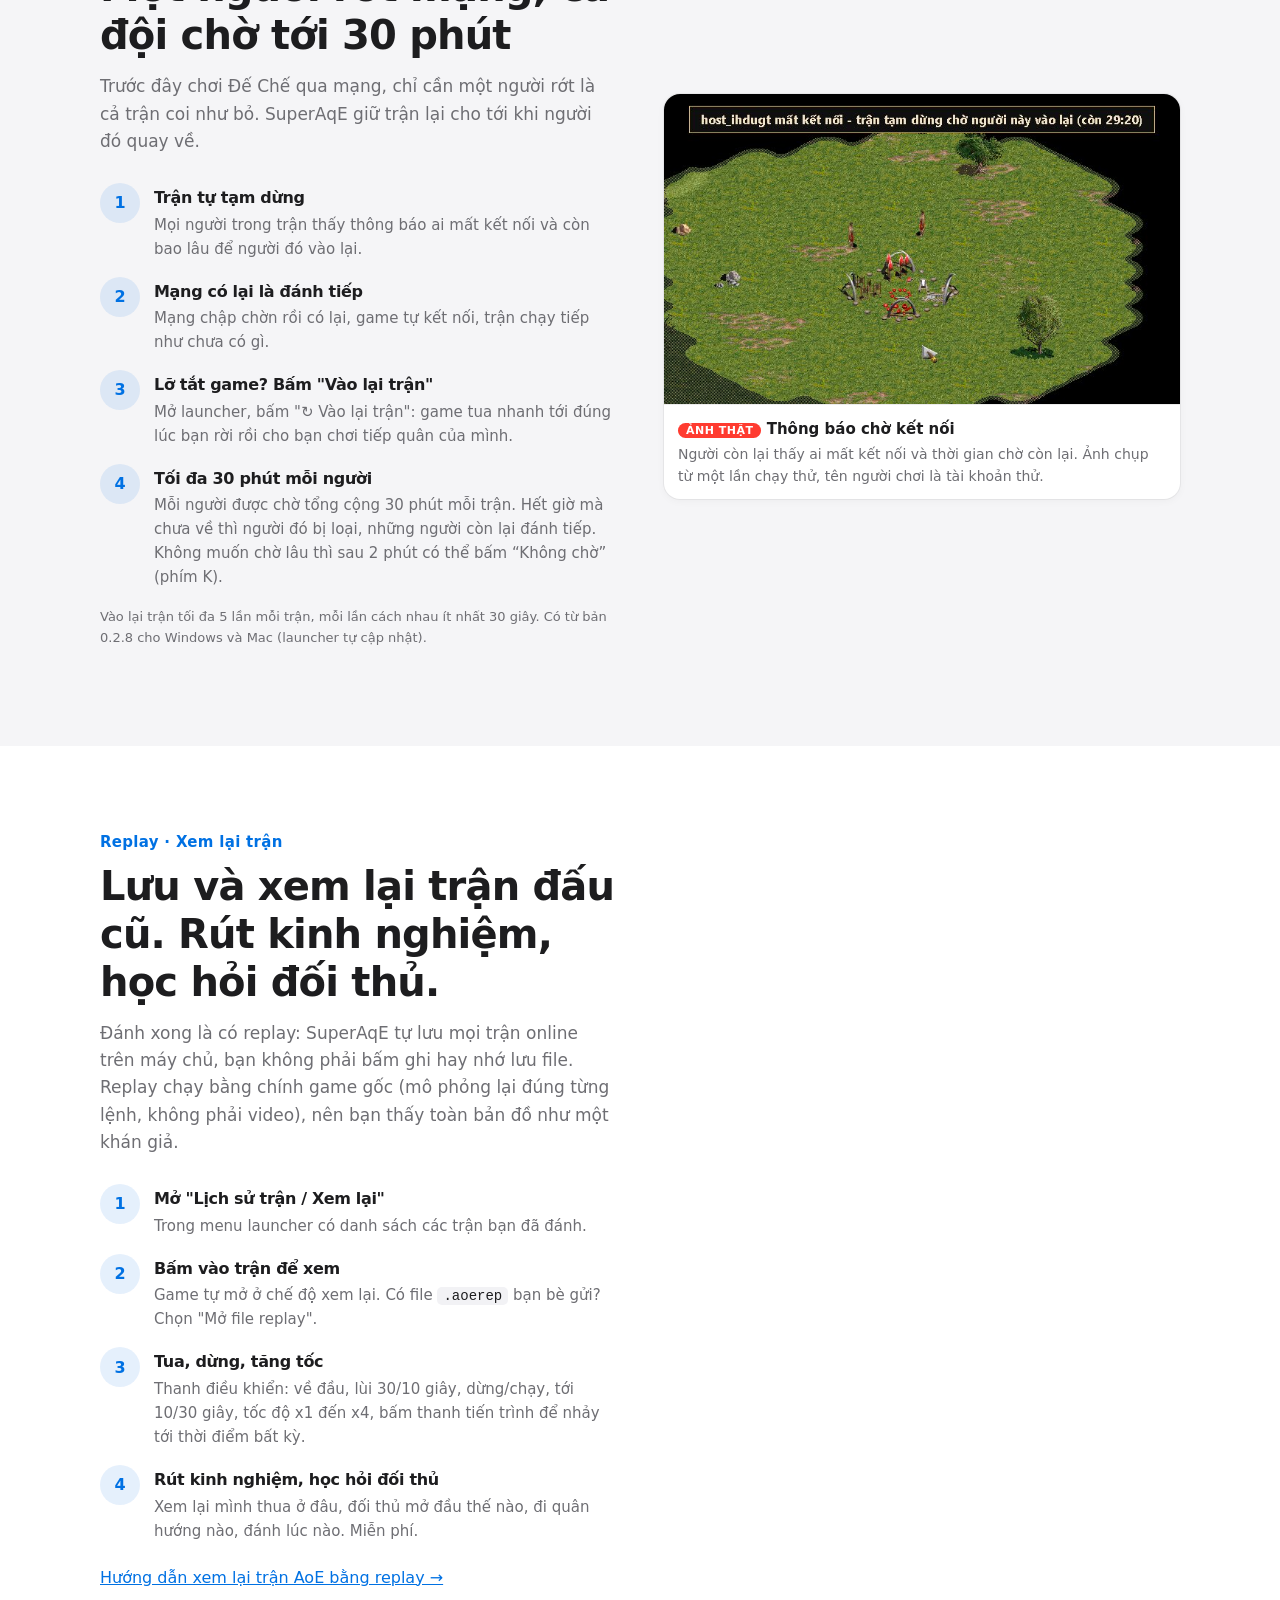
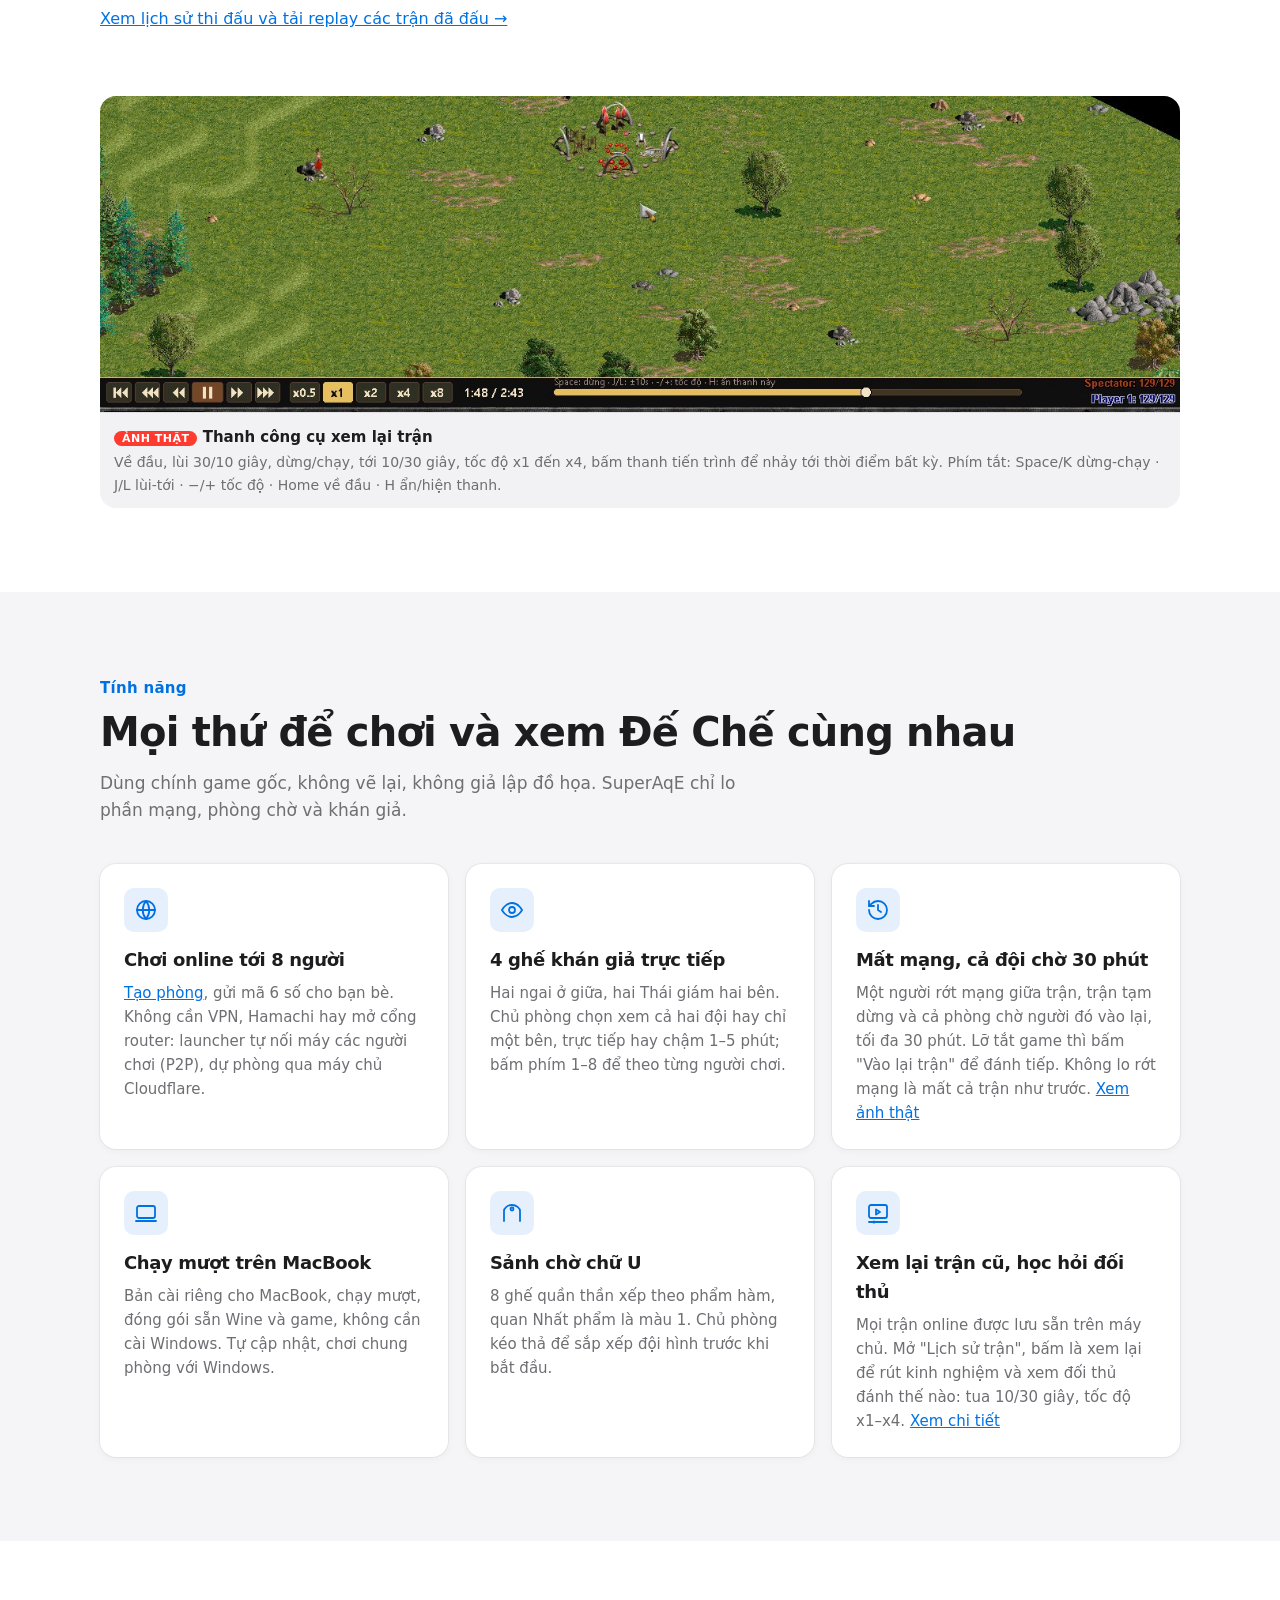
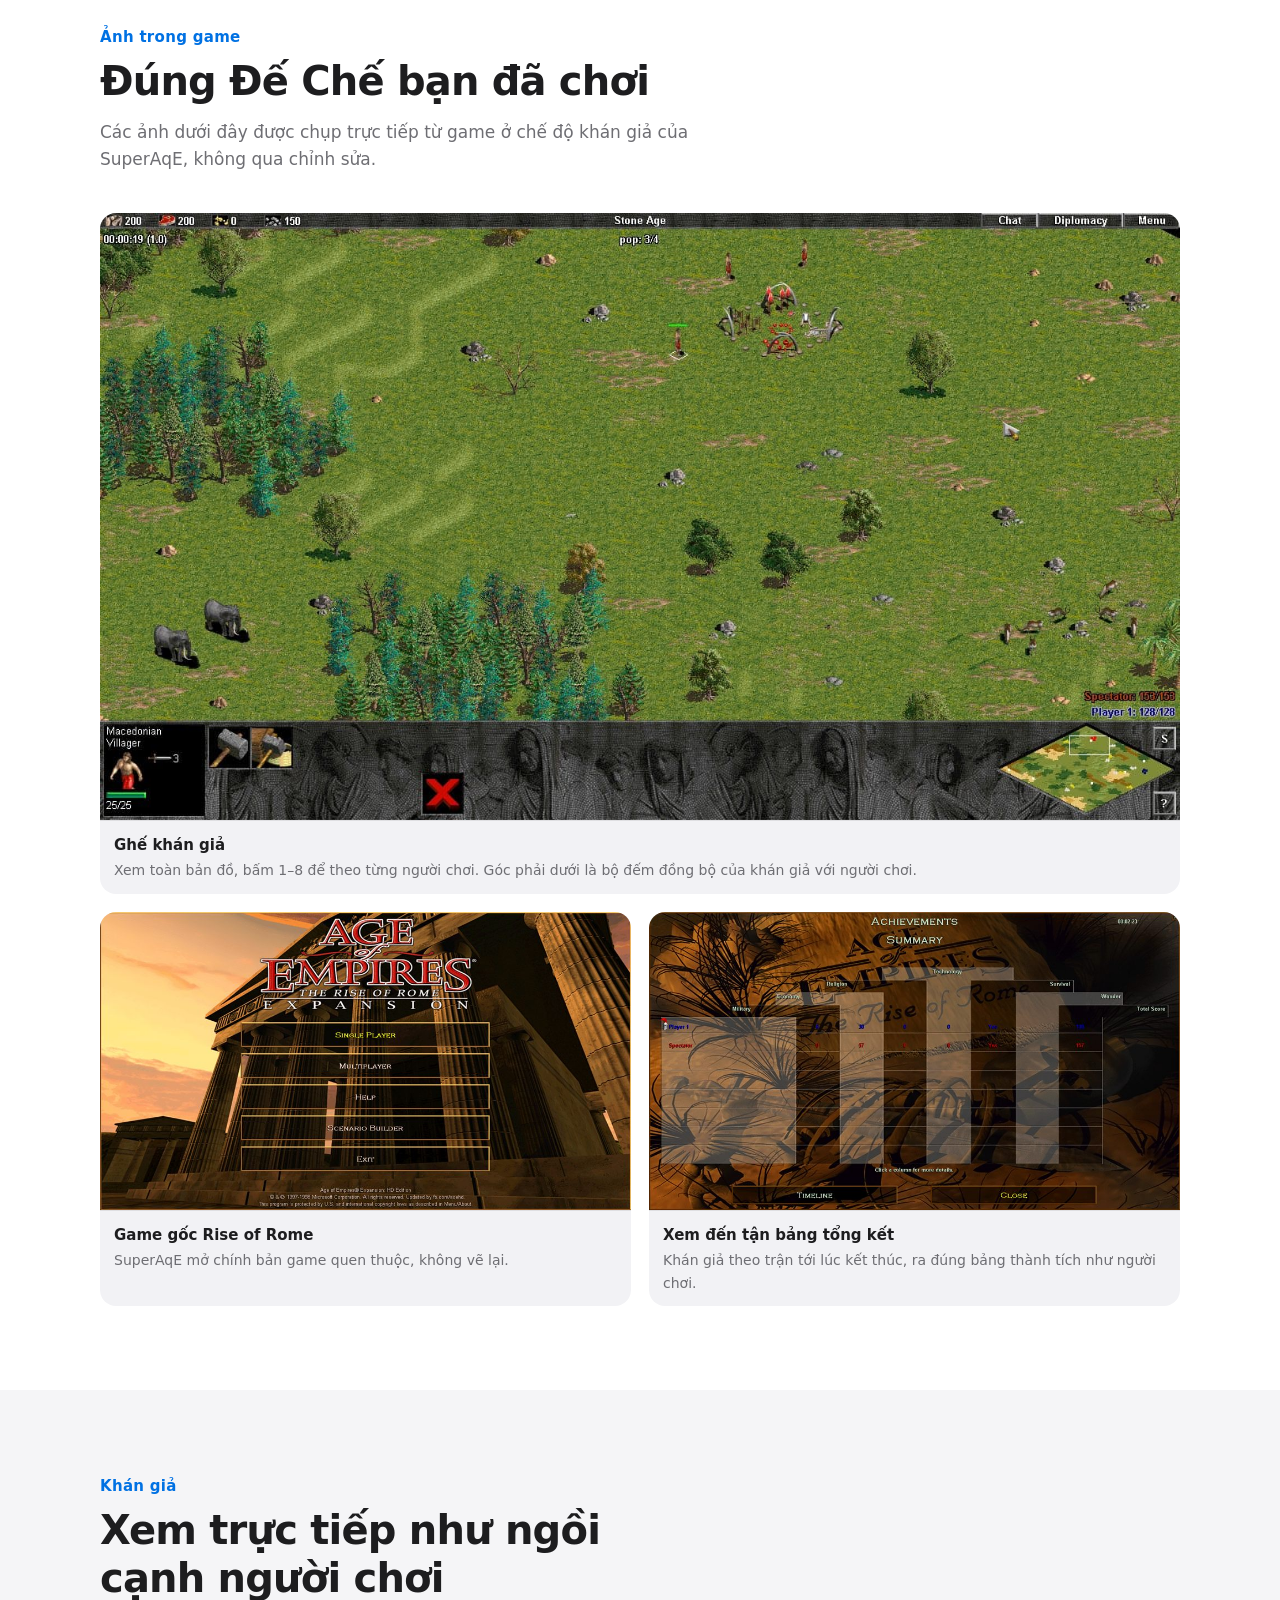
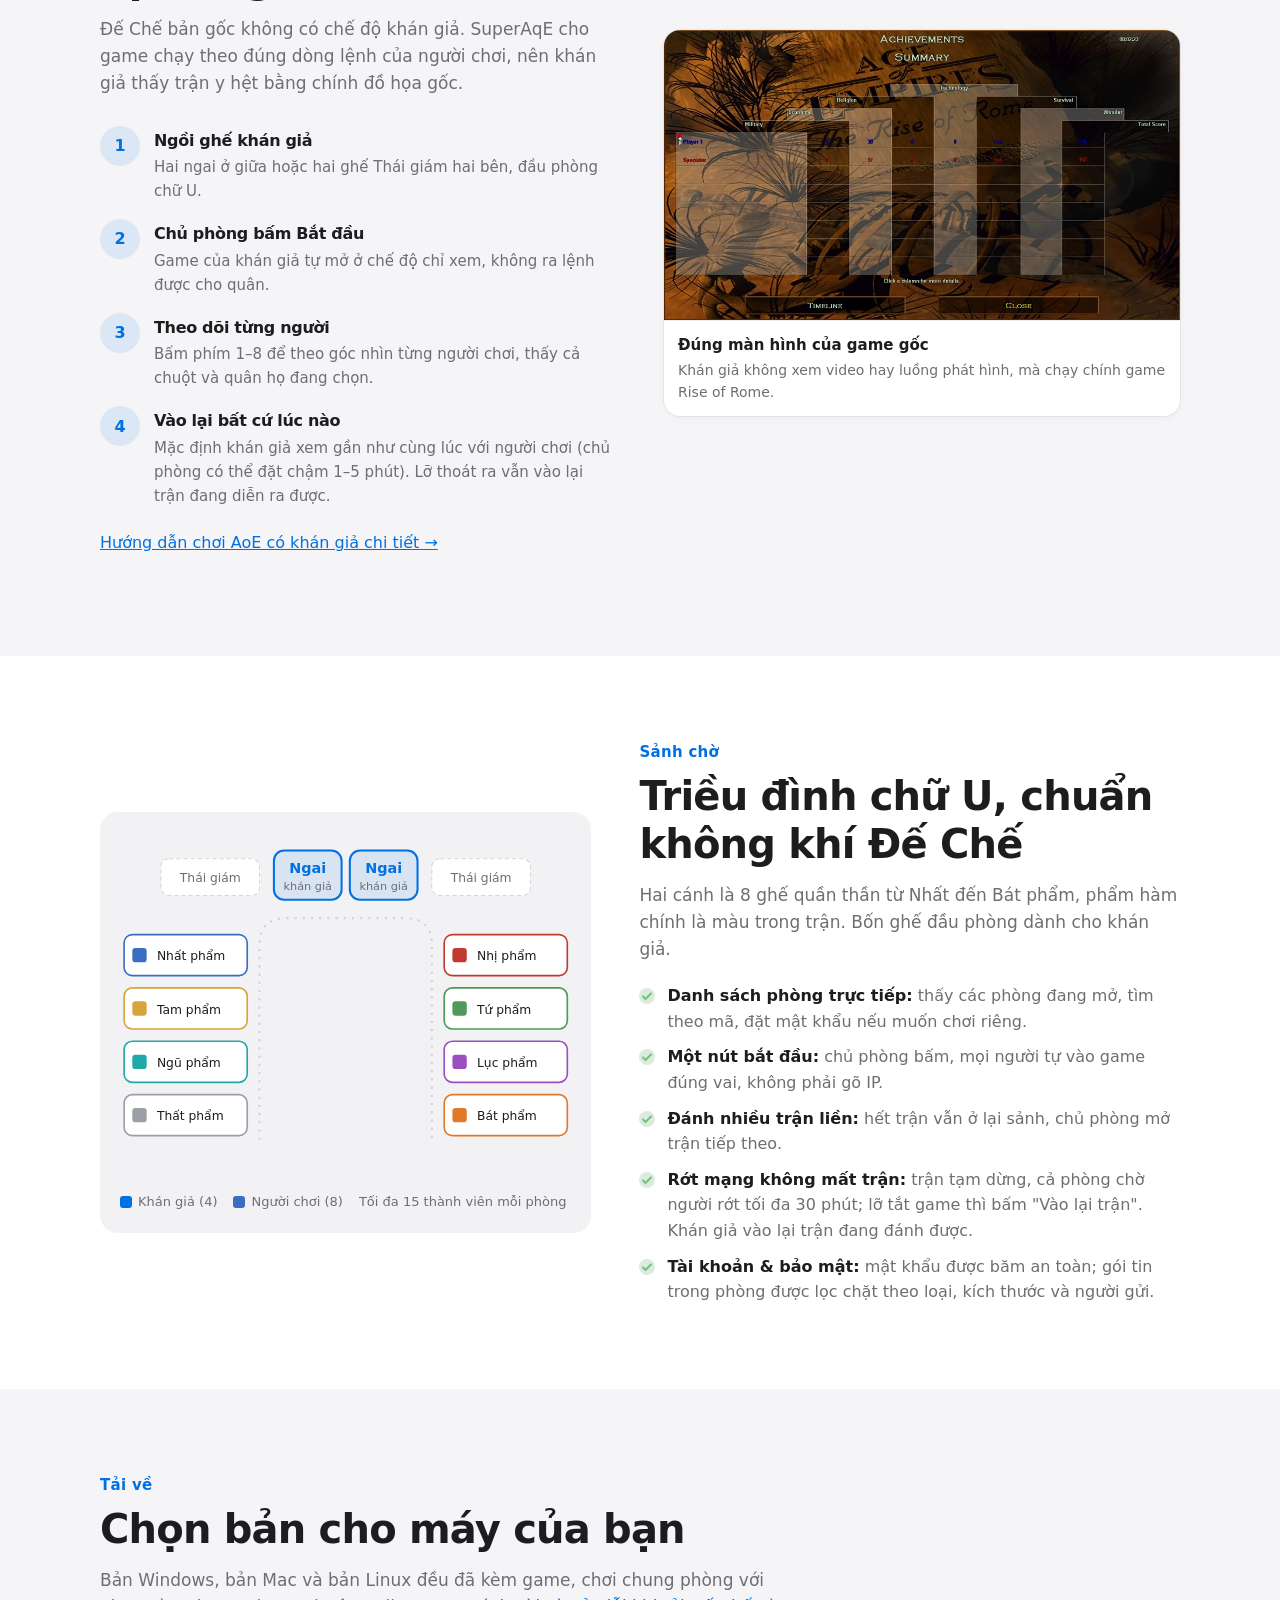
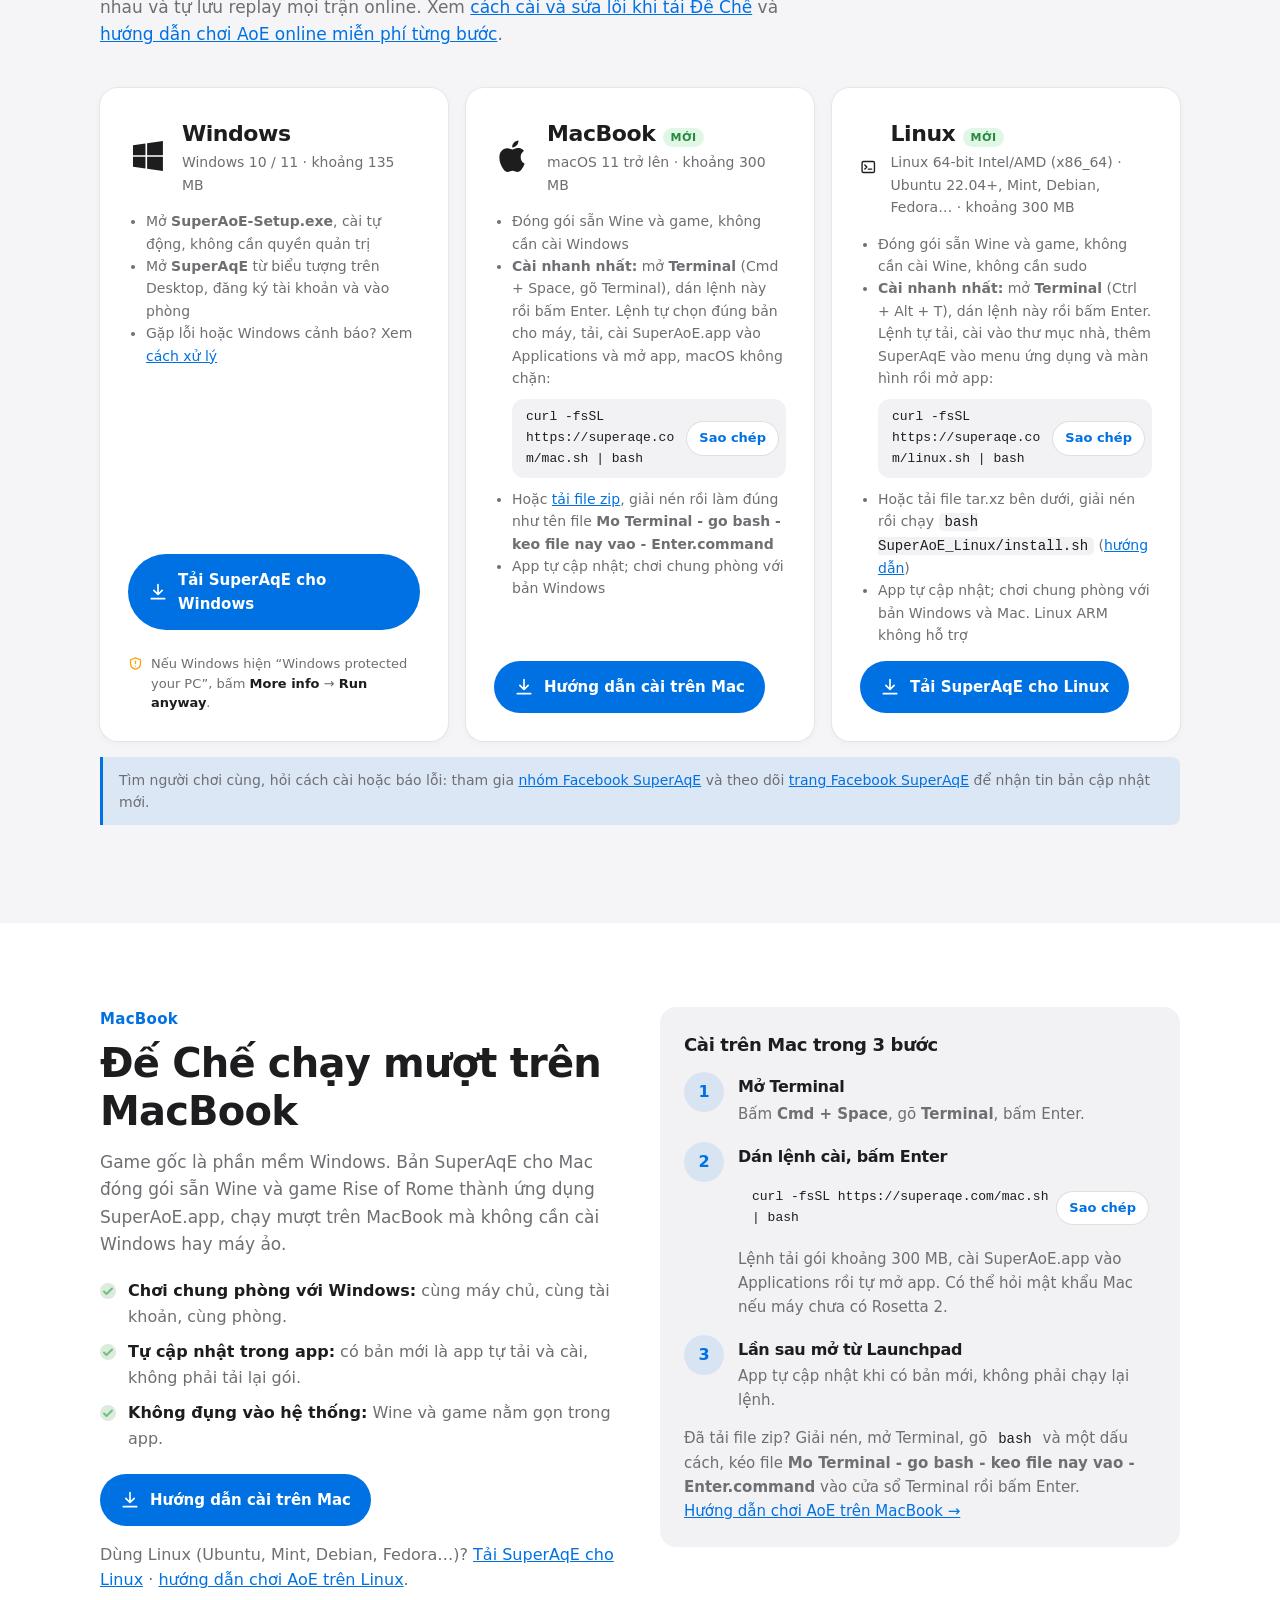
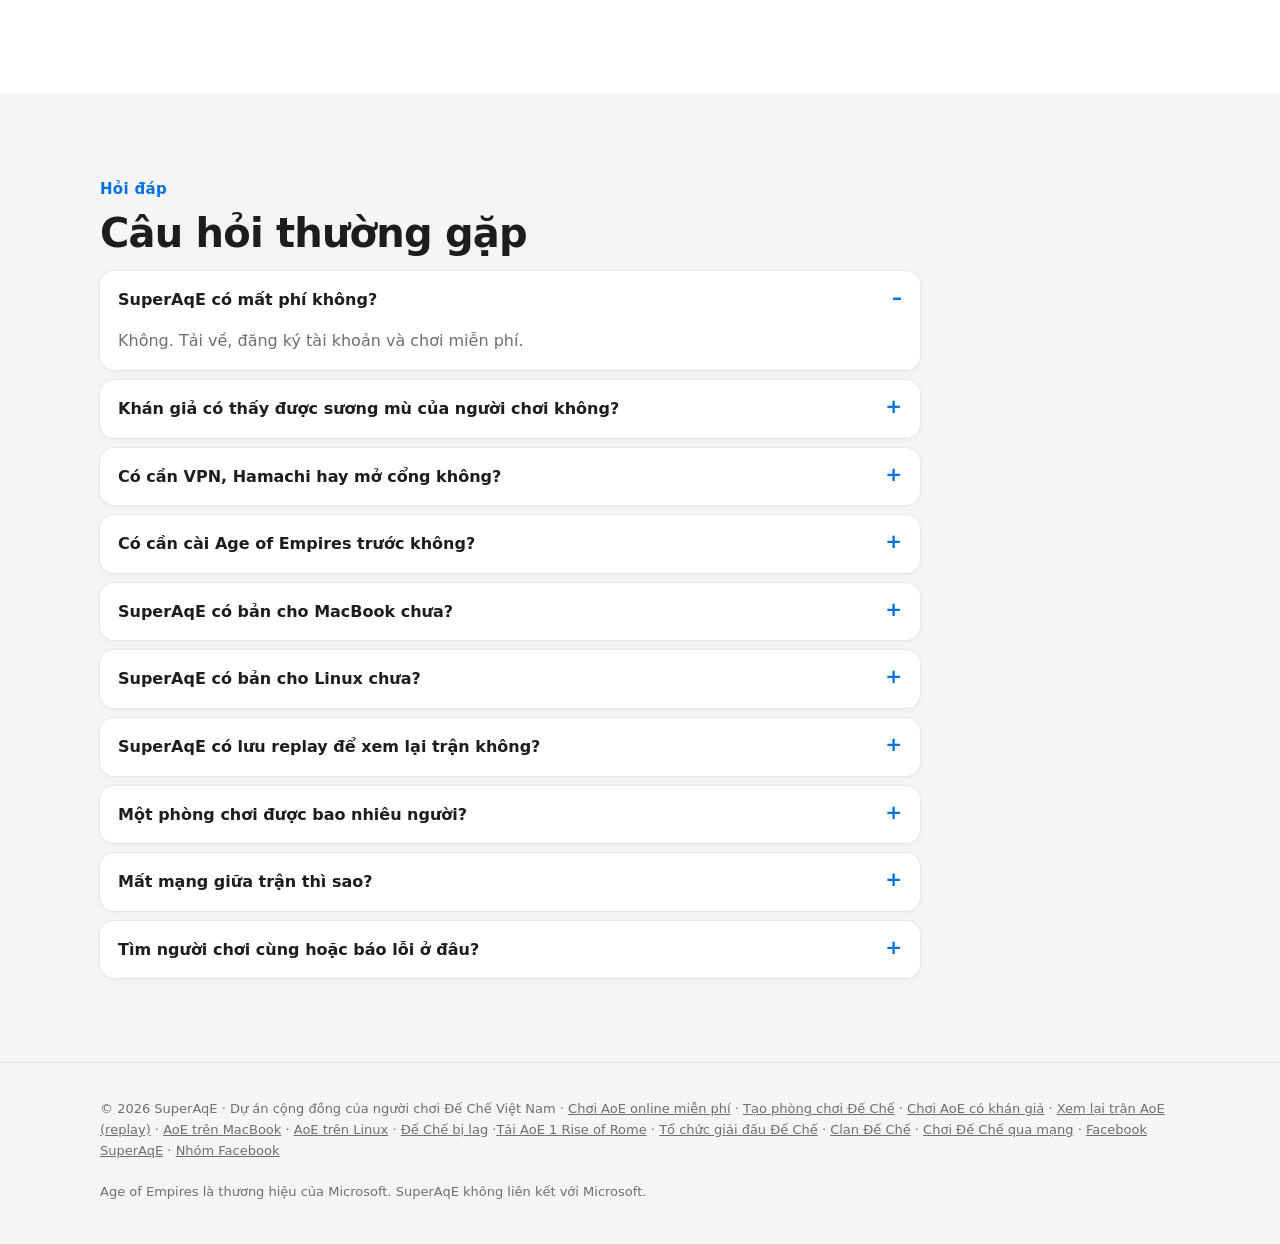
==== commit bb09d43f: "SEO: homepage Mac FAQ says Intel Macs are supported (macOS 11+); softwareVersion 1.0.48; link clan a" ====
--- a/index.html
+++ b/index.html
@@ -62,7 +62,7 @@
  "description": "Launcher chơi Đế Chế (Age of Empires 1 Rise of Rome) online cho Windows 10/11 và MacBook: tài khoản, danh sách phòng, phòng chờ 8 người chơi + 4 khán giả xem trực tiếp, mọi trận tự lưu replay để xem lại, không cần VPN hay mở cổng.",
  "url": "https://superaqe.com/",
  "downloadUrl": ["https://superaqe.com/download/setup", "https://superaqe.com/download/mac", "https://superaqe.com/download/mac-intel", "https://superaqe.com/download/linux"],
- "softwareVersion": "0.3.95",
+ "softwareVersion": "1.0.48",
  "featureList": [
   "Chơi Đế Chế online tới 8 người, không cần VPN hay mở cổng",
   "4 ghế khán giả xem trực tiếp bằng đồ họa gốc",
@@ -133,7 +133,7 @@
    "name": "SuperAqE có bản cho MacBook chưa?",
    "acceptedAnswer": {
     "@type": "Answer",
-    "text": "Có. SuperAqE có bản cài riêng, chạy mượt trên MacBook, cài bằng 1 lệnh Terminal: curl -fsSL https://superaqe.com/mac.sh | bash. Gói đã kèm Wine và game, cài thành ứng dụng SuperAqE trong thư mục Applications và tự cập nhật trong app. Bản Mac chơi chung phòng với bản Windows. Mac chip Intel không được hỗ trợ."
+    "text": "Có. SuperAqE có bản cài riêng, chạy mượt trên MacBook, cài bằng 1 lệnh Terminal: curl -fsSL https://superaqe.com/mac.sh | bash. Gói đã kèm Wine và game, cài thành ứng dụng SuperAqE trong thư mục Applications và tự cập nhật trong app. Có bản cho cả Mac chip Apple (M1, M2, M3, M4…) và Mac chip Intel, cần macOS 11 trở lên; lệnh cài tự nhận loại chip và tải đúng bản. Bản Mac chơi chung phòng với bản Windows."
    }
   },
   {
@@ -439,7 +439,7 @@
         <p style="margin-top:10px"><b>Linux: cài bằng 1 lệnh</b> (không cần sudo). Bấm Ctrl + Alt + T, dán lệnh rồi bấm Enter:</p>
         <div class="cmdline"><code>curl -fsSL https://superaqe.com/linux.sh | bash</code><button type="button" class="copy" data-copy="curl -fsSL https://superaqe.com/linux.sh | bash">Sao chép</button></div>
       </div>
-      <p class="meta">Miễn phí · Không cần VPN hay mở cổng · <a href="/xem-lai-tran-aoe-replay/">Xem lại trận bằng replay</a> · <a href="/lich-su-tran/">Lịch sử thi đấu</a> · <a href="/giai-dau/">Giải đấu</a> · <a href="/choi-aoe-tren-macbook/">Cài trên Mac</a> · <a href="/choi-aoe-tren-linux/">Cài trên Linux</a></p>
+      <p class="meta">Miễn phí · Không cần VPN hay mở cổng · <a href="/xem-lai-tran-aoe-replay/">Xem lại trận bằng replay</a> · <a href="/lich-su-tran/">Lịch sử thi đấu</a> · <a href="/giai-dau/">Giải đấu</a> · <a href="/clan/">Clan</a> · <a href="/choi-aoe-tren-macbook/">Cài trên Mac</a> · <a href="/choi-aoe-tren-linux/">Cài trên Linux</a></p>
     </div>
 
     <figure class="screen">
@@ -710,7 +710,7 @@
       <details><summary>Khán giả có thấy được sương mù của người chơi không?</summary><p>Khán giả thấy toàn bản đồ và có thể chuyển sang góc nhìn của từng người chơi bằng phím 1–8. Khán giả xem gần như cùng lúc với người chơi, nên chủ phòng nên mời khán giả mình tin tưởng.</p></details>
       <details><summary>Có cần VPN, Hamachi hay mở cổng không?</summary><p>Không. Launcher tự nối các máy trong trận với nhau (P2P qua WebRTC), không nối thẳng được thì chạy qua máy chủ SuperAqE trên Cloudflare; chỉ cần có Internet là vào phòng được.</p></details>
       <details><summary>Có cần cài Age of Empires trước không?</summary><p>Không. Bộ cài SuperAoE-Setup.exe đã có sẵn Age of Empires 1 Rise of Rome, cài là chạy.</p></details>
-      <details><summary>SuperAqE có bản cho MacBook chưa?</summary><p>Có. SuperAqE có bản cài riêng, chạy mượt trên MacBook, cài bằng 1 lệnh Terminal (<a href="/choi-aoe-tren-macbook/#cai-dat">xem cách cài</a>). Gói đã kèm Wine và game, cài thành ứng dụng SuperAqE trong thư mục Applications và tự cập nhật trong app. Bản Mac chơi chung phòng với bản Windows. Mac chip Intel không được hỗ trợ.</p></details>
+      <details><summary>SuperAqE có bản cho MacBook chưa?</summary><p>Có. SuperAqE có bản cài riêng, chạy mượt trên MacBook, cài bằng 1 lệnh Terminal (<a href="/choi-aoe-tren-macbook/#cai-dat">xem cách cài</a>). Gói đã kèm Wine và game, cài thành ứng dụng SuperAqE trong thư mục Applications và tự cập nhật trong app. Có bản cho cả Mac chip Apple (M1, M2, M3, M4…) và Mac chip Intel, cần macOS 11 trở lên; lệnh cài tự nhận loại chip và tải đúng bản. Bản Mac chơi chung phòng với bản Windows.</p></details>
       <details><summary>SuperAqE có bản cho Linux chưa?</summary><p>Có. SuperAqE có bản cho Linux 64-bit Intel/AMD (x86_64) có giao diện đồ họa: Ubuntu 22.04 trở lên, Linux Mint, Debian, Fedora…, tải tại <a href="https://superaqe.com/download/linux">superaqe.com/download/linux</a>. Gói đã kèm Wine và game, không cần cài Wine, không cần sudo, tự cập nhật. Cách cài dễ nhất: mở Terminal (Ctrl + Alt + T), dán <code>curl -fsSL https://superaqe.com/linux.sh | bash</code> rồi bấm Enter (<a href="/choi-aoe-tren-linux/">hướng dẫn chi tiết</a>). Bản Linux chơi chung phòng với bản Windows và Mac. Linux ARM không được hỗ trợ.</p></details>
       <details><summary>SuperAqE có lưu replay để xem lại trận không?</summary><p>Có. Mọi trận online trên SuperAqE được tự động lưu replay (.aoerep) trên máy chủ, để bạn xem lại trận đấu cũ, rút kinh nghiệm và học hỏi từ đối thủ. Trong launcher, vào menu Lịch sử trận / Xem lại, bấm vào trận để xem lại bằng chính game gốc, tua lùi/tới 10 hoặc 30 giây, chỉnh tốc độ x1 đến x4. Miễn phí. <a href="/xem-lai-tran-aoe-replay/">Xem hướng dẫn replay</a>.</p></details>
       <details><summary>Một phòng chơi được bao nhiêu người?</summary><p>Tối đa 8 người chơi và 4 khán giả. Mỗi phòng nhận tối đa 15 thành viên.</p></details>
@@ -723,7 +723,7 @@
 
 <footer>
   <div class="wrap">
-    <span>© <span id="yr">2026</span> SuperAqE · Dự án cộng đồng của người chơi Đế Chế Việt Nam · <a href="/choi-aoe-online-mien-phi/" style="color:inherit">Chơi AoE online miễn phí</a> · <a href="/tao-phong-choi-de-che/" style="color:inherit">Tạo phòng chơi Đế Chế</a> · <a href="/choi-aoe-co-khan-gia/" style="color:inherit">Chơi AoE có khán giả</a> · <a href="/xem-lai-tran-aoe-replay/" style="color:inherit">Xem lại trận AoE (replay)</a> · <a href="/choi-aoe-tren-macbook/" style="color:inherit">AoE trên MacBook</a> · <a href="/choi-aoe-tren-linux/" style="color:inherit">AoE trên Linux</a> · <a href="/choi-de-che-bi-lag/" style="color:inherit">Đế Chế bị lag</a> ·<a href="/tai-aoe-rise-of-rome/" style="color:inherit">Tải AoE 1 Rise of Rome</a> · <a href="/choi-de-che-qua-mang/" style="color:inherit">Chơi Đế Chế qua mạng</a> · <a href="https://www.facebook.com/profile.php?id=61595397195188" target="_blank" rel="noopener" style="color:inherit">Facebook SuperAqE</a> · <a href="https://www.facebook.com/groups/1496567506003702" target="_blank" rel="noopener" style="color:inherit">Nhóm Facebook</a></span>
+    <span>© <span id="yr">2026</span> SuperAqE · Dự án cộng đồng của người chơi Đế Chế Việt Nam · <a href="/choi-aoe-online-mien-phi/" style="color:inherit">Chơi AoE online miễn phí</a> · <a href="/tao-phong-choi-de-che/" style="color:inherit">Tạo phòng chơi Đế Chế</a> · <a href="/choi-aoe-co-khan-gia/" style="color:inherit">Chơi AoE có khán giả</a> · <a href="/xem-lai-tran-aoe-replay/" style="color:inherit">Xem lại trận AoE (replay)</a> · <a href="/choi-aoe-tren-macbook/" style="color:inherit">AoE trên MacBook</a> · <a href="/choi-aoe-tren-linux/" style="color:inherit">AoE trên Linux</a> · <a href="/choi-de-che-bi-lag/" style="color:inherit">Đế Chế bị lag</a> ·<a href="/tai-aoe-rise-of-rome/" style="color:inherit">Tải AoE 1 Rise of Rome</a> · <a href="/giai-dau/" style="color:inherit">Tổ chức giải đấu Đế Chế</a> · <a href="/clan/" style="color:inherit">Clan Đế Chế</a> · <a href="/choi-de-che-qua-mang/" style="color:inherit">Chơi Đế Chế qua mạng</a> · <a href="https://www.facebook.com/profile.php?id=61595397195188" target="_blank" rel="noopener" style="color:inherit">Facebook SuperAqE</a> · <a href="https://www.facebook.com/groups/1496567506003702" target="_blank" rel="noopener" style="color:inherit">Nhóm Facebook</a></span>
     <span>Age of Empires là thương hiệu của Microsoft. SuperAqE không liên kết với Microsoft.</span>
   </div>
 </footer>
